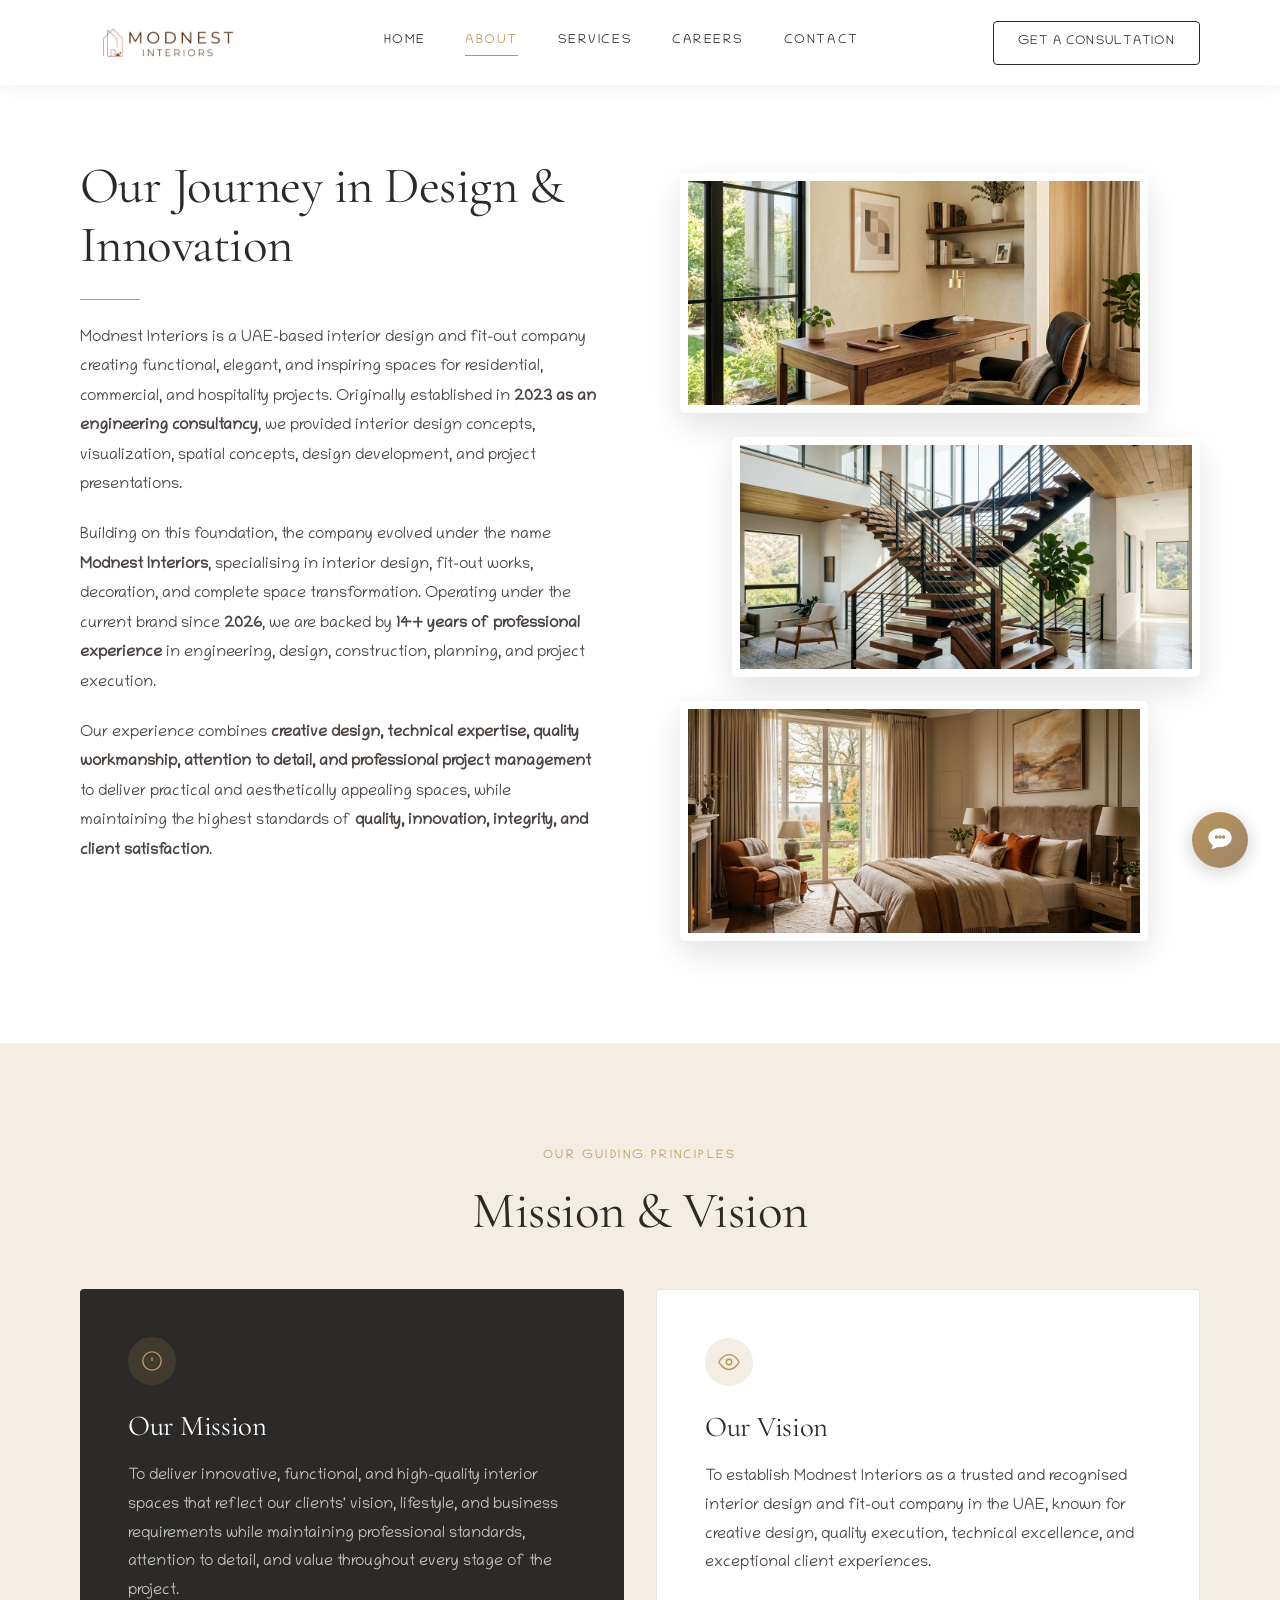
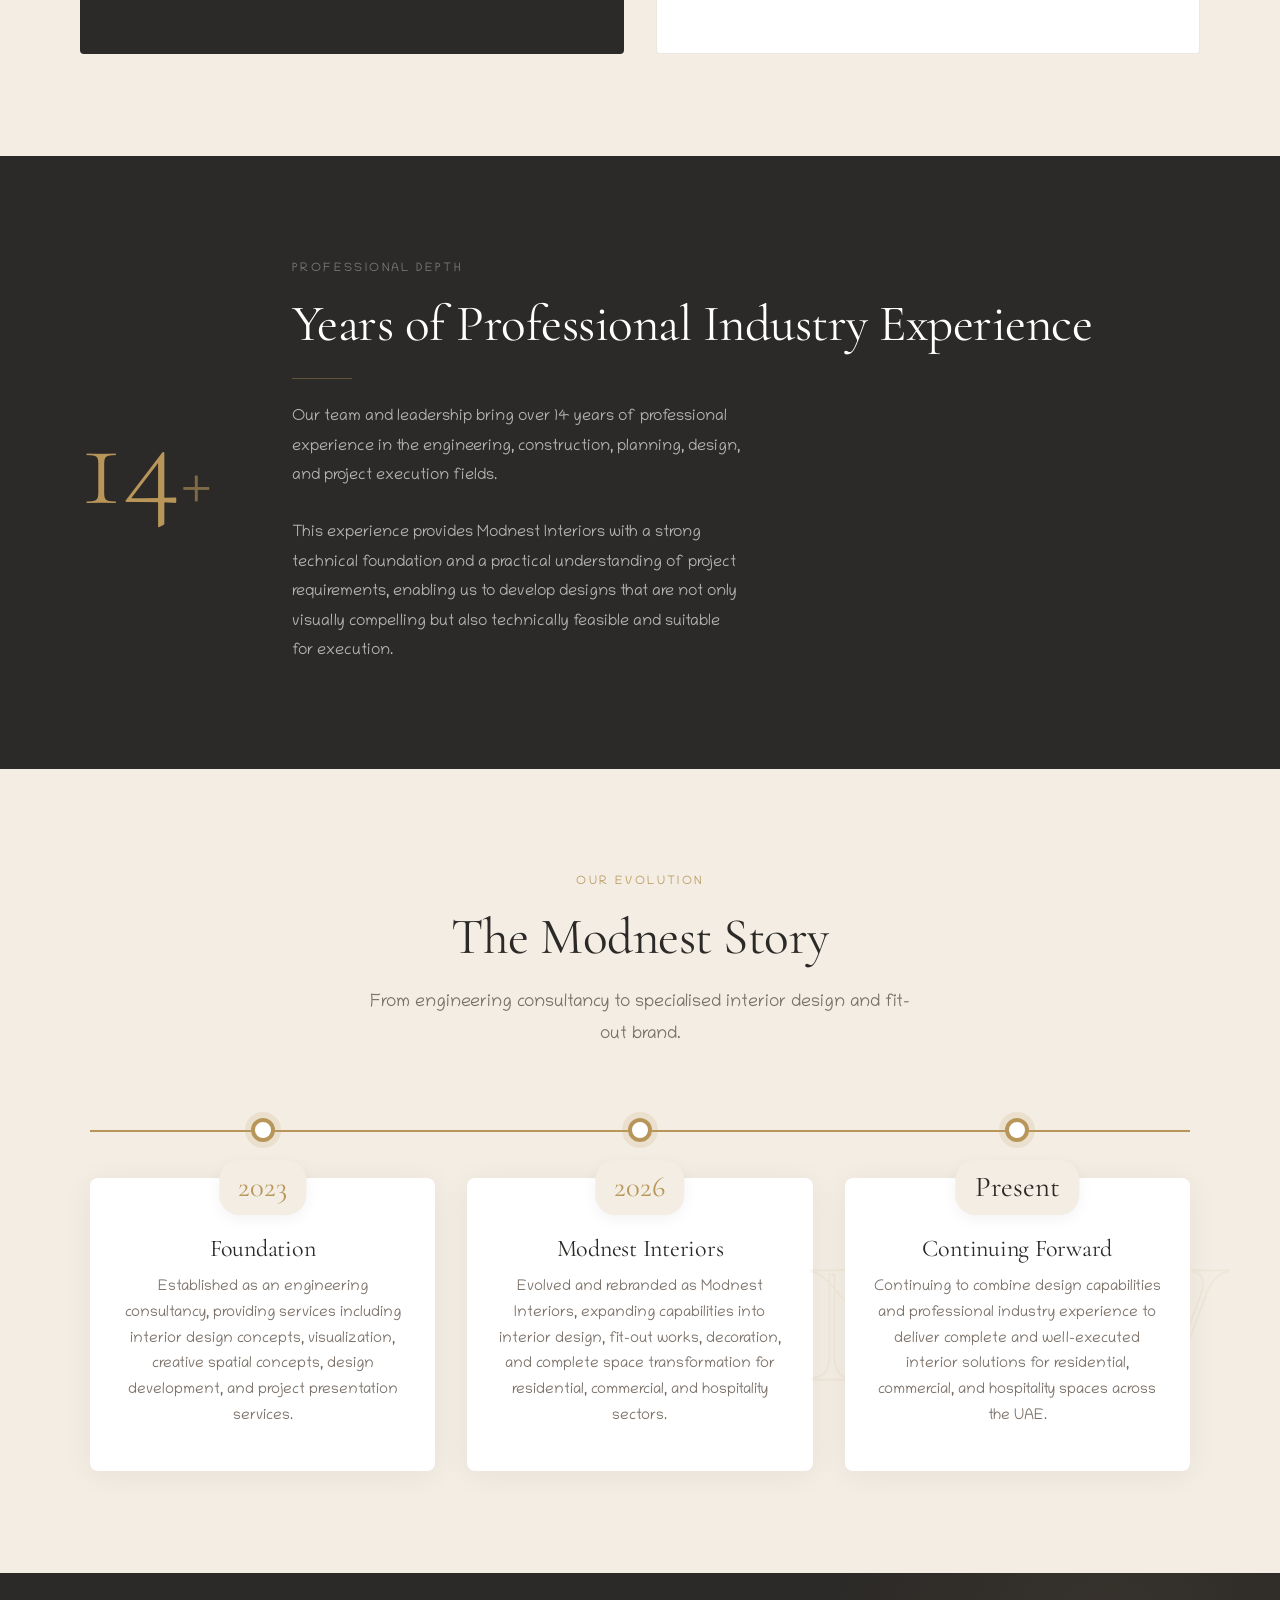
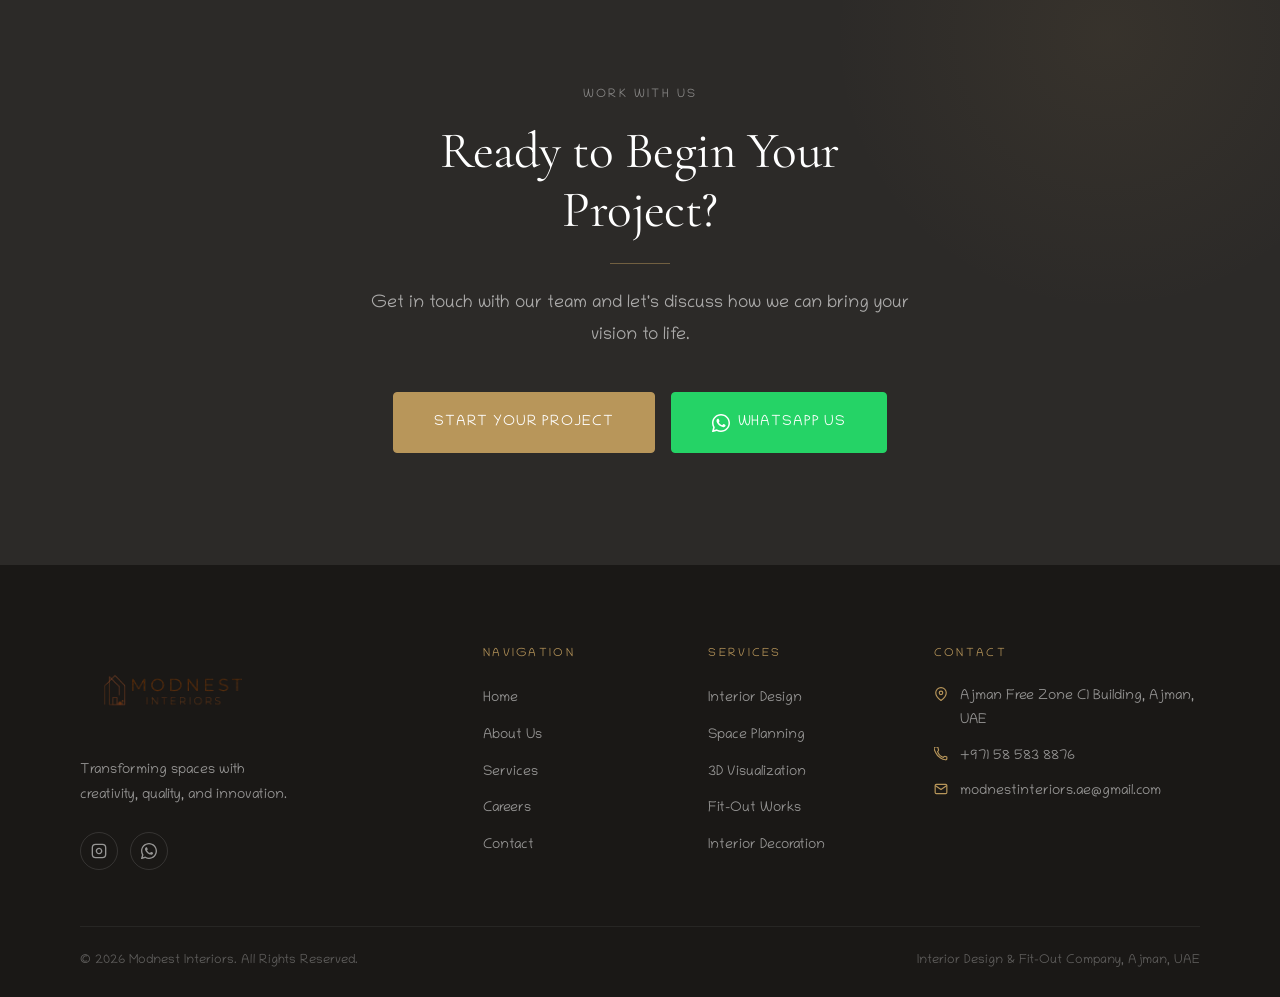
==== about.html @ a0bb1512 "about changes" ====
<!DOCTYPE html>
<html lang="en">
<head>
  <meta charset="UTF-8" />
  <meta name="viewport" content="width=device-width, initial-scale=1.0" />
  <title>About Us | Modnest Interiors — UAE Interior Design &amp; Fit-Out</title>
  <meta name="description" content="Learn about Modnest Interiors — a UAE-based interior design and fit-out company backed by 14+ years of professional industry experience in engineering, design, and construction." />
  <link rel="icon" type="image/png" href="assets/logo.png" />
  <link rel="preconnect" href="https://fonts.googleapis.com" />
  <link rel="preconnect" href="https://fonts.gstatic.com" crossorigin />
  <link rel="stylesheet" href="css/style.css" />
</head>
<body>

  <!-- ========== HEADER ========== -->
  <header class="site-header scrolled" role="banner">
    <div class="container">
      <div class="header-inner">
        <a href="index.html" class="logo-link" aria-label="Modnest Interiors Home">
          <img src="assets/logo.png" alt="Modnest Interiors Logo" class="logo-img" />
        </a>
        <nav class="nav-links" role="navigation" aria-label="Primary navigation">
          <a href="index.html" class="nav-link">Home</a>
          <a href="about.html" class="nav-link active">About</a>
          <a href="services.html" class="nav-link">Services</a>
          <a href="careers.html" class="nav-link">Careers</a>
          <a href="contact.html" class="nav-link">Contact</a>
        </nav>
        <a href="contact.html" class="btn-cta">Get a Consultation</a>
        <button class="hamburger" aria-label="Open navigation menu" aria-expanded="false" aria-controls="mobile-nav">
          <span></span><span></span><span></span>
        </button>
      </div>
    </div>
  </header>

  <nav class="mobile-nav" id="mobile-nav" role="navigation" aria-label="Mobile navigation">
    <div class="mobile-logo"><img src="assets/logo.png" alt="Modnest Interiors Logo" /></div>
    <a href="index.html" class="nav-link">Home</a>
    <a href="about.html" class="nav-link">About</a>
    <a href="services.html" class="nav-link">Services</a>
    <a href="careers.html" class="nav-link">Careers</a>
    <a href="contact.html" class="nav-link">Contact</a>
    <a href="contact.html" class="btn-cta">Get a Consultation</a>
  </nav>

  <main>
    <!-- ========== PAGE HERO ========== -->
    <!-- <section class="page-hero" aria-labelledby="about-page-title">
      <div class="container">
        <span class="page-hero-label">Our Story</span>
        <h1 class="page-hero-title" id="about-page-title">About Modnest Interiors</h1>
        <p class="page-hero-subtitle">A UAE-based interior design and fit-out company built on professional expertise, creative passion, and a commitment to quality.</p>
      </div>
    </section> -->

    <!-- ========== COMPANY STORY ========== -->
     <br>
     <br>
     
    <section class="about-story" aria-labelledby="story-heading">
      <div class="container">
        <div class="about-story-grid">
          <div class="about-text">
            <!-- <span class="section-label">Our Background</span> -->
            <h2 class="section-title" id="story-heading">Our Journey in Design &amp; Innovation</h2>
            <div class="divider"></div>
            <p class="reveal">Modnest Interiors is a UAE-based interior design and fit-out company creating functional, elegant, and inspiring spaces for residential, commercial, and hospitality projects. Originally established in <strong>2023 as an engineering consultancy</strong>, we provided interior design concepts, visualization, spatial concepts, design development, and project presentations.</p>
            <p class="reveal reveal-delay-1">Building on this foundation, the company evolved under the name <strong>Modnest Interiors</strong>, specialising in interior design, fit-out works, decoration, and complete space transformation. Operating under the current brand since <strong>2026</strong>, we are backed by <strong>14+ years of professional experience</strong> in engineering, design, construction, planning, and project execution.</p>
            <p class="reveal reveal-delay-2">Our experience combines <strong>creative design, technical expertise, quality workmanship, attention to detail, and professional project management</strong> to deliver practical and aesthetically appealing spaces, while maintaining the highest standards of <strong>quality, innovation, integrity, and client satisfaction</strong>.</p>
          </div>
          <div class="journey-image-stack reveal-right">
            <div class="journey-img-wrap"><img src="assets/journey-1.jpg" alt="Workspace Design" loading="lazy" /></div>
            <div class="journey-img-wrap"><img src="assets/journey-2.jpg" alt="Staircase Architecture" loading="lazy" /></div>
            <div class="journey-img-wrap"><img src="assets/journey-3.jpg" alt="Bedroom Interior" loading="lazy" /></div>
          </div>
        </div>
      </div>
    </section>

    <!-- ========== MISSION & VISION ========== -->
    <section class="mission-vision" aria-labelledby="mv-heading">
      <div class="container">
        <div class="text-center" style="margin-bottom:3rem;">
          <span class="section-label">Our Guiding Principles</span>
          <h2 class="section-title" id="mv-heading">Mission &amp; Vision</h2>
        </div>
        <div class="mv-grid">
          <div class="mv-card mv-card--mission reveal reveal-delay-1">
            <div class="mv-icon" aria-hidden="true">
              <svg width="22" height="22" viewBox="0 0 24 24" fill="none" stroke="currentColor" stroke-width="1.5"><circle cx="12" cy="12" r="10"/><line x1="12" y1="8" x2="12" y2="12"/><line x1="12" y1="16" x2="12.01" y2="16"/></svg>
            </div>
            <h3 class="mv-title">Our Mission</h3>
            <p class="mv-text">To deliver innovative, functional, and high-quality interior spaces that reflect our clients' vision, lifestyle, and business requirements while maintaining professional standards, attention to detail, and value throughout every stage of the project.</p>
          </div>
          <div class="mv-card mv-card--vision reveal reveal-delay-2">
            <div class="mv-icon" aria-hidden="true">
              <svg width="22" height="22" viewBox="0 0 24 24" fill="none" stroke="currentColor" stroke-width="1.5"><path d="M1 12s4-8 11-8 11 8 11 8-4 8-11 8-11-8-11-8z"/><circle cx="12" cy="12" r="3"/></svg>
            </div>
            <h3 class="mv-title">Our Vision</h3>
            <p class="mv-text">To establish Modnest Interiors as a trusted and recognised interior design and fit-out company in the UAE, known for creative design, quality execution, technical excellence, and exceptional client experiences.</p>
          </div>
        </div>
      </div>
    </section>

    <!-- ========== CORE VALUES ========== -->
    <!-- <section class="values-section" aria-labelledby="values-heading">
      <div class="container">
        <div class="text-center">
          <span class="section-label">What We Stand For</span>
          <h2 class="section-title" id="values-heading">Our Core Values</h2>
          <p class="section-subtitle">The principles that guide every decision we make and every space we create.</p>
        </div>
        <div class="values-grid-wrap">
          <div class="values-grid values-grid-top">
            <div class="value-item reveal reveal-delay-1">
              <h3 class="value-title">Quality</h3>
              <p class="value-desc">Maintaining high standards in design, materials, workmanship, and execution across every project.</p>
            </div>
            <div class="value-item reveal reveal-delay-2">
              <h3 class="value-title">Innovation</h3>
              <p class="value-desc">Creating modern, creative, and practical solutions tailored to each project's unique requirements.</p>
            </div>
            <div class="value-item reveal reveal-delay-3">
              <h3 class="value-title">Client Satisfaction</h3>
              <p class="value-desc">Understanding our clients' requirements and consistently delivering solutions that exceed expectations.</p>
            </div>
            <div class="value-item reveal reveal-delay-4">
              <h3 class="value-title">Integrity</h3>
              <p class="value-desc">Conducting every project with transparency, professionalism, and accountability.</p>
            </div>
          </div>
          <div class="values-grid values-grid-bottom">
            <div class="value-item reveal reveal-delay-1">
              <h3 class="value-title">Attention to Detail</h3>
              <p class="value-desc">Focusing on the finer details that make a space truly distinctive and complete.</p>
            </div>
            <div class="value-item reveal reveal-delay-2">
              <h3 class="value-title">Commitment</h3>
              <p class="value-desc">Taking full ownership of every project and ensuring timely, efficient delivery.</p>
            </div>
            <div class="value-item reveal reveal-delay-3">
              <h3 class="value-title">Collaboration</h3>
              <p class="value-desc">Working closely with clients, consultants, contractors, and suppliers to achieve the best results.</p>
            </div>
          </div>
        </div>
      </div>
    </section> -->

    <!-- ========== 14+ YEARS EXPERIENCE ========== -->
    <section class="exp-section" aria-labelledby="exp-heading">
      <div class="container">
        <div class="exp-inner">
          <div class="exp-number reveal-left" aria-label="14 plus years">
            14<span style="color:rgba(184,150,90,0.6);font-size:0.6em">+</span>
          </div>
          <div class="exp-content">
            <span class="section-label" style="color:rgba(255,255,255,0.4);">Professional Depth</span>
            <h2 class="section-title reveal" id="exp-heading">Years of Professional Industry Experience</h2>
            <div class="divider" style="background:rgba(184,150,90,0.4);"></div>
            <p class="reveal reveal-delay-1">Our team and leadership bring over 14 years of professional experience in the engineering, construction, planning, design, and project execution fields.</p>
            <br/>
            <p class="reveal reveal-delay-2">This experience provides Modnest Interiors with a strong technical foundation and a practical understanding of project requirements, enabling us to develop designs that are not only visually compelling but also technically feasible and suitable for execution.</p>
          </div>
        </div>
      </div>
    </section>

    <!-- ========== TIMELINE (NEW CREATIVE MODEL) ========== -->
    <section class="timeline-section-new" aria-labelledby="timeline-heading">
      <div class="container">
        <div class="text-center">
          <span class="section-label">Our Evolution</span>
          <h2 class="section-title" id="timeline-heading">The Modnest Story</h2>
          <p class="section-subtitle">From engineering consultancy to specialised interior design and fit-out brand.</p>
        </div>
        
        <div class="timeline-container-new">
          <div class="timeline-line-new"></div>
          
          <!-- Event 1 -->
          <div class="timeline-block left reveal-left">
            <div class="timeline-bg-text">2023</div>
            <div class="timeline-content-new">
              <div class="timeline-year-new">2023</div>
              <h3 class="timeline-event-new">Foundation</h3>
              <p class="timeline-desc-new">Established as an engineering consultancy, providing services including interior design concepts, visualization, creative spatial concepts, design development, and project presentation services.</p>
            </div>
            <div class="timeline-dot-new"></div>
          </div>
          
          <!-- Event 2 -->
          <div class="timeline-block right reveal-right reveal-delay-1">
            <div class="timeline-bg-text">2026</div>
            <div class="timeline-content-new">
              <div class="timeline-year-new">2026</div>
              <h3 class="timeline-event-new">Modnest Interiors</h3>
              <p class="timeline-desc-new">Evolved and rebranded as Modnest Interiors, expanding capabilities into interior design, fit-out works, decoration, and complete space transformation for residential, commercial, and hospitality sectors.</p>
            </div>
            <div class="timeline-dot-new"></div>
          </div>
          
          <!-- Event 3 -->
          <div class="timeline-block left reveal-left reveal-delay-2">
            <div class="timeline-bg-text" style="font-size: 11rem;">NOW</div>
            <div class="timeline-content-new">
              <div class="timeline-year-new today">Present</div>
              <h3 class="timeline-event-new">Continuing Forward</h3>
              <p class="timeline-desc-new">Continuing to combine design capabilities and professional industry experience to deliver complete and well-executed interior solutions for residential, commercial, and hospitality spaces across the UAE.</p>
            </div>
            <div class="timeline-dot-new"></div>
          </div>
          
        </div>
      </div>
    </section>

    <!-- ========== CTA ========== -->
    <section class="home-cta text-center" aria-labelledby="about-cta-heading">
      <div class="container">
        <span class="section-label" style="color:rgba(255,255,255,0.45);">Work With Us</span>
        <h2 class="section-title reveal" id="about-cta-heading" style="color:#fff;margin-inline:auto;">Ready to Begin Your Project?</h2>
        <div class="divider divider-center" style="background:rgba(184,150,90,0.5);"></div>
        <p class="section-subtitle reveal" style="color:rgba(255,255,255,0.6);margin-inline:auto;">Get in touch with our team and let's discuss how we can bring your vision to life.</p>
        <div class="home-cta-actions reveal">
          <a href="contact.html" class="btn btn-gold btn-lg">Start Your Project</a>
          <a href="https://wa.me/message/Y6HI7CH6TFZ4J1" class="btn btn-whatsapp btn-lg" target="_blank" rel="noopener noreferrer" aria-label="WhatsApp Modnest Interiors">
            <svg width="18" height="18" viewBox="0 0 24 24" fill="currentColor" aria-hidden="true"><path d="M17.472 14.382c-.297-.149-1.758-.867-2.03-.967-.273-.099-.471-.148-.67.15-.197.297-.767.966-.94 1.164-.173.199-.347.223-.644.075-.297-.15-1.255-.463-2.39-1.475-.883-.788-1.48-1.761-1.653-2.059-.173-.297-.018-.458.13-.606.134-.133.298-.347.446-.52.149-.174.198-.298.298-.497.099-.198.05-.371-.025-.52-.075-.149-.669-1.612-.916-2.207-.242-.579-.487-.5-.669-.51-.173-.008-.371-.01-.57-.01-.198 0-.52.074-.792.372-.272.297-1.04 1.016-1.04 2.479 0 1.462 1.065 2.875 1.213 3.074.149.198 2.096 3.2 5.077 4.487.709.306 1.262.489 1.694.625.712.227 1.36.195 1.871.118.571-.085 1.758-.719 2.006-1.413.248-.694.248-1.289.173-1.413-.074-.124-.272-.198-.57-.347z"/><path d="M12 0C5.374 0 0 5.373 0 12c0 2.117.549 4.1 1.504 5.823L.057 23.196a.75.75 0 00.919.92l5.454-1.429A11.95 11.95 0 0012 24c6.627 0 12-5.373 12-12S18.627 0 12 0zm0 22c-1.885 0-3.645-.52-5.155-1.42l-.358-.214-3.731.977.995-3.643-.231-.373A9.975 9.975 0 012 12C2 6.477 6.477 2 12 2s10 4.477 10 10-4.477 10-10 10z"/></svg>
            WhatsApp Us
          </a>
        </div>
      </div>
    </section>

  </main>

  <!-- ========== FOOTER ========== -->
  <footer class="site-footer" role="contentinfo">
    <div class="container">
      <div class="footer-grid">
        <div class="footer-brand">
          <img src="assets/logo.png" alt="Modnest Interiors Logo" class="logo-footer" />
          <p>Transforming spaces with creativity, quality, and innovation.</p>
          <div class="social-links">
            <a href="https://www.instagram.com/modnestinteriors_ae?igsi=MWZ4bWphNGYyOWVhaw==&utm_source=ig_contact_invite" class="social-link" target="_blank" rel="noopener noreferrer" aria-label="Instagram">
              <svg width="16" height="16" viewBox="0 0 24 24" fill="none" stroke="currentColor" stroke-width="2" aria-hidden="true"><rect x="2" y="2" width="20" height="20" rx="5" ry="5"/><path d="M16 11.37A4 4 0 1112.63 8 4 4 0 0116 11.37z"/><line x1="17.5" y1="6.5" x2="17.51" y2="6.5"/></svg>
            </a>
            <a href="https://wa.me/message/Y6HI7CH6TFZ4J1" class="social-link" target="_blank" rel="noopener noreferrer" aria-label="WhatsApp">
              <svg width="16" height="16" viewBox="0 0 24 24" fill="currentColor" aria-hidden="true"><path d="M17.472 14.382c-.297-.149-1.758-.867-2.03-.967-.273-.099-.471-.148-.67.15-.197.297-.767.966-.94 1.164-.173.199-.347.223-.644.075-.297-.15-1.255-.463-2.39-1.475-.883-.788-1.48-1.761-1.653-2.059-.173-.297-.018-.458.13-.606.134-.133.298-.347.446-.52.149-.174.198-.298.298-.497.099-.198.05-.371-.025-.52-.075-.149-.669-1.612-.916-2.207-.242-.579-.487-.5-.669-.51-.173-.008-.371-.01-.57-.01-.198 0-.52.074-.792.372-.272.297-1.04 1.016-1.04 2.479 0 1.462 1.065 2.875 1.213 3.074.149.198 2.096 3.2 5.077 4.487.709.306 1.262.489 1.694.625.712.227 1.36.195 1.871.118.571-.085 1.758-.719 2.006-1.413.248-.694.248-1.289.173-1.413-.074-.124-.272-.198-.57-.347z"/><path d="M12 0C5.374 0 0 5.373 0 12c0 2.117.549 4.1 1.504 5.823L.057 23.196a.75.75 0 00.919.92l5.454-1.429A11.95 11.95 0 0012 24c6.627 0 12-5.373 12-12S18.627 0 12 0zm0 22c-1.885 0-3.645-.52-5.155-1.42l-.358-.214-3.731.977.995-3.643-.231-.373A9.975 9.975 0 012 12C2 6.477 6.477 2 12 2s10 4.477 10 10-4.477 10-10 10z"/></svg>
            </a>
          </div>
        </div>
        <div>
          <p class="footer-heading">Navigation</p>
          <ul class="footer-links"><li><a href="index.html">Home</a></li><li><a href="about.html">About Us</a></li><li><a href="services.html">Services</a></li><li><a href="careers.html">Careers</a></li><li><a href="contact.html">Contact</a></li></ul>
        </div>
        <div>
          <p class="footer-heading">Services</p>
          <ul class="footer-links"><li><a href="services.html">Interior Design</a></li><li><a href="services.html">Space Planning</a></li><li><a href="services.html">3D Visualization</a></li><li><a href="services.html">Fit-Out Works</a></li><li><a href="services.html">Interior Decoration</a></li></ul>
        </div>
        <div>
          <p class="footer-heading">Contact</p>
          <ul class="footer-contact">
            <li><svg width="14" height="14" viewBox="0 0 24 24" fill="none" stroke="currentColor" stroke-width="2" aria-hidden="true"><path d="M21 10c0 7-9 13-9 13s-9-6-9-13a9 9 0 0118 0z"/><circle cx="12" cy="10" r="3"/></svg><span>Ajman Free Zone C1 Building, Ajman, UAE</span></li>
            <li><svg width="14" height="14" viewBox="0 0 24 24" fill="none" stroke="currentColor" stroke-width="2" aria-hidden="true"><path d="M22 16.92v3a2 2 0 01-2.18 2 19.79 19.79 0 01-8.63-3.07A19.5 19.5 0 013.07 9.81 19.79 19.79 0 01.01 1.18 2 2 0 012 0h3a2 2 0 012 1.72c.13.96.36 1.9.7 2.81a2 2 0 01-.45 2.11L6.09 7.91A16 16 0 0016.09 17.9l1.27-1.27a2 2 0 012.11-.45c.91.34 1.85.57 2.81.7A2 2 0 0122 16.92z"/></svg><span><a href="tel:+971585838876">+971 58 583 8876</a></span></li>
            <li><svg width="14" height="14" viewBox="0 0 24 24" fill="none" stroke="currentColor" stroke-width="2" aria-hidden="true"><path d="M4 4h16c1.1 0 2 .9 2 2v12c0 1.1-.9 2-2 2H4c-1.1 0-2-.9-2-2V6c0-1.1.9-2 2-2z"/><polyline points="22,6 12,13 2,6"/></svg><a href="mailto:modnestinteriors.ae@gmail.com">modnestinteriors.ae@gmail.com</a></li>
          </ul>
        </div>
      </div>
      <div class="footer-bottom">
        <p class="footer-copyright">&copy; 2026 Modnest Interiors. All Rights Reserved.</p>
        <p class="footer-copyright">Interior Design &amp; Fit-Out Company, Ajman, UAE</p>
      </div>
    </div>
  </footer>

  <!-- ========== FLOATING CONNECT BUTTON ========== -->
  <div class="fab-container">
    <div class="fab-options">
      <a href="https://wa.me/message/Y6HI7CH6TFZ4J1" class="fab-option whatsapp" target="_blank" rel="noopener noreferrer" aria-label="WhatsApp">
        <svg viewBox="0 0 24 24" fill="currentColor" aria-hidden="true">
          <path d="M17.472 14.382c-.297-.149-1.758-.867-2.03-.967-.273-.099-.471-.148-.67.15-.197.297-.767.966-.94 1.164-.173.199-.347.223-.644.075-.297-.15-1.255-.463-2.39-1.475-.883-.788-1.48-1.761-1.653-2.059-.173-.297-.018-.458.13-.606.134-.133.298-.347.446-.52.149-.174.198-.298.298-.497.099-.198.05-.371-.025-.52-.075-.149-.669-1.612-.916-2.207-.242-.579-.487-.5-.669-.51-.173-.008-.371-.01-.57-.01-.198 0-.52.074-.792.372-.272.297-1.04 1.016-1.04 2.479 0 1.462 1.065 2.875 1.213 3.074.149.198 2.096 3.2 5.077 4.487.709.306 1.262.489 1.694.625.712.227 1.36.195 1.871.118.571-.085 1.758-.719 2.006-1.413.248-.694.248-1.289.173-1.413-.074-.124-.272-.198-.57-.347z"/>
          <path d="M12 0C5.374 0 0 5.373 0 12c0 2.117.549 4.1 1.504 5.823L.057 23.196a.75.75 0 00.919.92l5.454-1.429A11.95 11.95 0 0012 24c6.627 0 12-5.373 12-12S18.627 0 12 0zm0 22c-1.885 0-3.645-.52-5.155-1.42l-.358-.214-3.731.977.995-3.643-.231-.373A9.975 9.975 0 012 12C2 6.477 6.477 2 12 2s10 4.477 10 10-4.477 10-10 10z"/>
        </svg>
      </a>
      <a href="https://www.instagram.com/modnestinteriors_ae?igsi=MWZ4bWphNGYyOWVhaw==&utm_source=ig_contact_invite" class="fab-option instagram" target="_blank" rel="noopener noreferrer" aria-label="Instagram">
        <svg viewBox="0 0 24 24" fill="currentColor" aria-hidden="true">
          <path d="M12 2.163c3.204 0 3.584.012 4.85.07 3.252.148 4.771 1.691 4.919 4.919.058 1.265.069 1.645.069 4.849 0 3.205-.012 3.584-.069 4.849-.149 3.225-1.664 4.771-4.919 4.919-1.266.058-1.644.07-4.85.07-3.204 0-3.584-.012-4.849-.07-3.26-.149-4.771-1.699-4.919-4.92-.058-1.265-.07-1.644-.07-4.849 0-3.204.013-3.583.07-4.849.149-3.227 1.664-4.771 4.919-4.919 1.266-.057 1.645-.069 4.849-.069zM12 0C8.741 0 8.333.014 7.053.072 2.695.272.273 2.69.073 7.052.014 8.333 0 8.741 0 12c0 3.259.014 3.668.072 4.948.2 4.358 2.618 6.78 6.98 6.98C8.333 23.986 8.741 24 12 24c3.259 0 3.668-.014 4.948-.072 4.354-.2 6.782-2.618 6.979-6.98.059-1.28.073-1.689.073-4.948 0-3.259-.014-3.667-.072-4.947-.196-4.354-2.617-6.78-6.979-6.98C15.668.014 15.259 0 12 0zm0 5.838a6.162 6.162 0 100 12.324 6.162 6.162 0 000-12.324zM12 16a4 4 0 110-8 4 4 0 010 8zm6.406-11.845a1.44 1.44 0 100 2.881 1.44 1.44 0 000-2.881z"/>
        </svg>
      </a>
      <a href="contact.html" class="fab-option contact" aria-label="Contact Us">
        <svg viewBox="0 0 24 24" fill="currentColor" aria-hidden="true">
          <path d="M20 4H4c-1.1 0-2 .9-2 2v12c0 1.1.9 2 2 2h16c1.1 0 2-.9 2-2V6c0-1.1-.9-2-2-2zm-8 2c1.66 0 3 1.34 3 3s-1.34 3-3 3-3-1.34-3-3 1.34-3 3-3zm6 12H6v-1c0-2 4-3.1 6-3.1s6 1.1 6 3.1v1z"/>
        </svg>
      </a>
    </div>
    <button class="fab-main" id="fab-main" aria-label="Connect Us">
      <svg class="icon-connect" viewBox="0 0 24 24" fill="currentColor" aria-hidden="true">
        <path d="M12 2C6.477 2 2 5.582 2 10c0 2.535 1.458 4.792 3.738 6.222.185.792-.128 2.222-1.373 3.328 0 0 2.879.168 5.176-1.464A11.758 11.758 0 0 0 12 18c5.523 0 10-3.582 10-8s-4.477-8-10-8zm-3 9a1.5 1.5 0 1 1 0-3 1.5 1.5 0 0 1 0 3zm3 0a1.5 1.5 0 1 1 0-3 1.5 1.5 0 0 1 0 3zm3 0a1.5 1.5 0 1 1 0-3 1.5 1.5 0 0 1 0 3z"/>
      </svg>
      <svg class="icon-close" viewBox="0 0 24 24" fill="currentColor" aria-hidden="true">
        <path d="M19 6.41L17.59 5 12 10.59 6.41 5 5 6.41 10.59 12 5 17.59 6.41 19 12 13.41 17.59 19 19 17.59 13.41 12z"/>
      </svg>
    </button>
  </div>

  <script src="js/main.js" defer></script>
</body>
</html>
---- css/style.css ----
/* ============================================================
   MODNEST INTERIORS — DESIGN SYSTEM & GLOBAL STYLES
   Premium beige / warm neutral aesthetic
   ============================================================ */

/* ---- Google Fonts ---- */
@import url('https://fonts.googleapis.com/css2?family=Chilanka&family=Cormorant+Garamond:ital,wght@0,300;0,400;0,500;0,600;1,300;1,400&family=Inter:wght@300;400;500;600&display=swap');

/* ---- CSS Custom Properties ---- */
:root {
  --bg:            #FAF8F5;
  --cream:         #F3EDE3;
  --beige:         #E8DDD0;
  --beige-mid:     #D4C4B0;
  --taupe:         #9E856A;
  --brown:         #6B4F35;
  --gold:          #B8965A;
  --charcoal:      #2C2A28;
  --dark:          #1A1816;
  --text-body:     #4A4340;
  --text-muted:    #7A7068;
  --white:         #FFFFFF;
  --border:        rgba(180,160,130,0.25);
  --border-light:  rgba(180,160,130,0.12);

  --serif:  'Cormorant Garamond', Georgia, serif;
  --sans:   'Chilanka', system-ui, -apple-system, sans-serif;

  --radius-sm:  4px;
  --radius-md:  8px;
  --radius-lg:  16px;

  --shadow-soft: 0 4px 30px rgba(44,42,40,0.06);
  --shadow-card: 0 2px 20px rgba(44,42,40,0.08);
  --shadow-hover: 0 8px 40px rgba(44,42,40,0.14);

  --transition: 0.35s cubic-bezier(0.4, 0, 0.2, 1);
  --transition-fast: 0.2s ease;

  --container: 1200px;
  --gutter: clamp(1.25rem, 5vw, 2.5rem);
  --section-py: clamp(4rem, 8vw, 8rem);
}

/* ---- Reset & Base ---- */
*, *::before, *::after { box-sizing: border-box; margin: 0; padding: 0; }

html {
  scroll-behavior: smooth;
  font-size: 16px;
  -webkit-text-size-adjust: 100%;
}

body {
  font-family: var(--sans);
  background-color: var(--bg);
  color: var(--text-body);
  line-height: 1.7;
  overflow-x: hidden;
}

img {
  display: block;
  max-width: 100%;
  height: auto;
  object-fit: cover;
}

a {
  color: inherit;
  text-decoration: none;
}

button {
  font-family: var(--sans);
  cursor: pointer;
  border: none;
  background: none;
}

input, textarea, select {
  font-family: var(--sans);
  font-size: 1rem;
}

ul { list-style: none; }

@media (prefers-reduced-motion: reduce) {
  *, *::before, *::after {
    animation-duration: 0.01ms !important;
    transition-duration: 0.01ms !important;
    scroll-behavior: auto !important;
  }
}

/* ---- Layout Utilities ---- */
.container {
  max-width: var(--container);
  margin-inline: auto;
  padding-inline: var(--gutter);
}

.section-py { padding-block: var(--section-py); }

.grid-2 { display: grid; grid-template-columns: repeat(2, 1fr); gap: 2rem; }
.grid-3 { display: grid; grid-template-columns: repeat(3, 1fr); gap: 2rem; }
.grid-4 { display: grid; grid-template-columns: repeat(4, 1fr); gap: 2rem; }

/* ---- Typography ---- */
h1, h2, h3, h4 {
  font-family: var(--serif);
  font-weight: 400;
  line-height: 1.15;
  color: var(--charcoal);
  letter-spacing: -0.01em;
}

.section-label {
  font-family: var(--sans);
  font-size: 0.75rem;
  font-weight: 500;
  letter-spacing: 0.2em;
  text-transform: uppercase;
  color: var(--gold);
  display: block;
  margin-bottom: 1rem;
}

.section-title {
  font-family: var(--serif);
  font-size: clamp(2rem, 4vw, 3.2rem);
  font-weight: 400;
  color: var(--charcoal);
  line-height: 1.15;
  margin-bottom: 1.25rem;
}

.section-subtitle {
  font-size: clamp(0.95rem, 1.5vw, 1.1rem);
  color: var(--text-muted);
  max-width: 55ch;
  line-height: 1.8;
}

.text-center { text-align: center; }
.text-center .section-subtitle { margin-inline: auto; }

/* ---- Buttons ---- */
.btn {
  display: inline-flex;
  align-items: center;
  gap: 0.5rem;
  padding: 0.875rem 2rem;
  font-size: 0.875rem;
  font-weight: 500;
  letter-spacing: 0.06em;
  text-transform: uppercase;
  border-radius: var(--radius-sm);
  transition: var(--transition);
  cursor: pointer;
  white-space: nowrap;
}

.btn-primary {
  background: var(--charcoal);
  color: var(--white);
  border: 1.5px solid var(--charcoal);
}
.btn-primary:hover {
  background: var(--brown);
  border-color: var(--brown);
  transform: translateY(-1px);
  box-shadow: 0 6px 24px rgba(44,42,40,0.2);
}

.btn-outline {
  background: transparent;
  color: var(--charcoal);
  border: 1.5px solid var(--charcoal);
}
.btn-outline:hover {
  background: var(--charcoal);
  color: var(--white);
  transform: translateY(-1px);
}

.btn-gold {
  background: var(--gold);
  color: var(--white);
  border: 1.5px solid var(--gold);
}
.btn-gold:hover {
  background: var(--brown);
  border-color: var(--brown);
  transform: translateY(-1px);
  box-shadow: 0 6px 24px rgba(184,150,90,0.3);
}

.btn-whatsapp {
  background: #25D366;
  color: var(--white);
  border: 1.5px solid #25D366;
}
.btn-whatsapp:hover {
  background: #1DB954;
  border-color: #1DB954;
  transform: translateY(-1px);
  box-shadow: 0 6px 24px rgba(37,211,102,0.3);
}

.btn-lg {
  padding: 1.1rem 2.5rem;
  font-size: 0.9rem;
}

.btn-sm {
  padding: 0.6rem 1.25rem;
  font-size: 0.8rem;
}

/* ---- Divider ---- */
.divider {
  width: 60px;
  height: 1px;
  background: var(--gold);
  margin: 1.5rem 0;
}
.divider-center { margin-inline: auto; }

/* ---- Reveal Animations ---- */
.reveal {
  opacity: 0;
  transform: translateY(28px);
  transition: opacity 0.7s ease, transform 0.7s ease;
}
.reveal.revealed {
  opacity: 1;
  transform: translateY(0);
}
.reveal-left {
  opacity: 0;
  transform: translateX(-32px);
  transition: opacity 0.7s ease, transform 0.7s ease;
}
.reveal-left.revealed {
  opacity: 1;
  transform: translateX(0);
}
.reveal-right {
  opacity: 0;
  transform: translateX(32px);
  transition: opacity 0.7s ease, transform 0.7s ease;
}
.reveal-right.revealed {
  opacity: 1;
  transform: translateX(0);
}
.reveal-delay-1 { transition-delay: 0.1s; }
.reveal-delay-2 { transition-delay: 0.2s; }
.reveal-delay-3 { transition-delay: 0.3s; }
.reveal-delay-4 { transition-delay: 0.4s; }
.reveal-delay-5 { transition-delay: 0.5s; }
.reveal-delay-6 { transition-delay: 0.6s; }

/* ============================================================
   HEADER / NAVIGATION
   ============================================================ */
.site-header {
  position: fixed;
  top: 0;
  left: 0;
  right: 0;
  z-index: 1000;
  background: #FFFFFF;
  box-shadow: 0 1px 20px rgba(44,42,40,0.08);
  padding: 1 rem 0;
}

.header-inner {
  display: flex;
  align-items: center;
  justify-content: space-between;
  gap: 2rem;
}

.logo-link {
  display: flex;
  align-items: center;
  flex-shrink: 0;
}

.logo-img {
  height: 85px;
  width: auto;
  /* Ensure logo retains natural proportions and looks premium */
  object-fit: contain;
  object-position: left center;
}

.nav-links {
  display: flex;
  align-items: center;
  gap: 2.5rem;
}

.nav-link {
  font-size: 0.8rem;
  font-weight: 500;
  letter-spacing: 0.12em;
  text-transform: uppercase;
  color: var(--charcoal);
  position: relative;
  padding-bottom: 2px;
  transition: color var(--transition-fast);
}

.nav-link::after {
  content: '';
  position: absolute;
  bottom: -2px;
  left: 0;
  width: 0;
  height: 1px;
  background: var(--gold);
  transition: width var(--transition);
}

.nav-link:hover, .nav-link.active { color: var(--gold); }
.nav-link:hover::after, .nav-link.active::after { width: 100%; }



.btn-cta {
  padding: 0.65rem 1.5rem;
  font-size: 0.78rem;
  font-weight: 500;
  letter-spacing: 0.1em;
  text-transform: uppercase;
  border: 1.5px solid var(--charcoal);
  border-radius: var(--radius-sm);
  color: var(--charcoal);
  transition: var(--transition);
}
.btn-cta:hover {
  background: var(--charcoal);
  color: var(--white);
}

/* Hamburger */
.hamburger {
  display: none;
  flex-direction: column;
  gap: 5px;
  cursor: pointer;
  padding: 4px;
  z-index: 1100;
}
.hamburger span {
  display: block;
  width: 24px;
  height: 1.5px;
  background: var(--charcoal);
  transition: var(--transition);
  transform-origin: center;
}

.hamburger.open span:nth-child(1) { transform: translateY(6.5px) rotate(45deg); }
.hamburger.open span:nth-child(2) { opacity: 0; transform: scaleX(0); }
.hamburger.open span:nth-child(3) { transform: translateY(-6.5px) rotate(-45deg); }

/* Mobile nav */
.mobile-nav {
  display: none;
  position: fixed;
  inset: 0;
  background: var(--bg);
  z-index: 1050;
  flex-direction: column;
  align-items: center;
  justify-content: center;
  gap: 2.5rem;
  opacity: 0;
  pointer-events: none;
  transition: opacity var(--transition);
}
.mobile-nav.open {
  opacity: 1;
  pointer-events: all;
}
.mobile-nav .nav-link {
  font-size: 1.75rem;
  font-family: var(--serif);
  letter-spacing: 0.05em;
  color: var(--charcoal) !important;
  font-weight: 400;
}
.mobile-nav .nav-link::after { display: none; }
.mobile-nav .btn-cta {
  font-size: 0.85rem;
  padding: 0.9rem 2.5rem;
  color: var(--charcoal) !important;
  border-color: var(--charcoal) !important;
}
.mobile-logo {
  position: absolute;
  top: 1.5rem;
  left: var(--gutter);
}
.mobile-logo img { height: 44px; }

/* ============================================================
   HERO SECTION
   ============================================================ */
.hero {
  position: relative;
  height: 100vh;
  min-height: 600px;
  display: flex;
  align-items: center;
  overflow: hidden;
}

.hero-bg {
  position: absolute;
  inset: 0;
  z-index: 0;
}

.hero-bg img {
  width: 100%;
  height: 100%;
  object-fit: cover;
  object-position: center center;
  transform: scale(1.04);
  animation: heroScale 8s ease forwards;
}

@keyframes heroScale {
  to { transform: scale(1); }
}

.hero-overlay {
  position: absolute;
  inset: 0;
  background: linear-gradient(
    105deg,
    rgba(20,18,16,0.72) 0%,
    rgba(20,18,16,0.48) 45%,
    rgba(20,18,16,0.18) 100%
  );
}

.hero-content {
  position: relative;
  z-index: 1;
  max-width: 700px;
}

.hero-label {
  font-size: 0.75rem;
  font-weight: 500;
  letter-spacing: 0.25em;
  text-transform: uppercase;
  color: rgba(255,255,255,0.7);
  margin-bottom: 1.5rem;
  animation: fadeInUp 0.9s 0.2s both;
}

.hero-title {
  font-family: var(--serif);
  font-size: clamp(2.8rem, 6vw, 5.5rem);
  font-weight: 300;
  line-height: 1.08;
  color: var(--white);
  margin-bottom: 1.75rem;
  animation: fadeInUp 0.9s 0.4s both;
}

.hero-title em {
  font-style: italic;
  color: rgba(232,221,208,0.9);
}

.hero-subtitle {
  font-size: clamp(1rem, 1.5vw, 1.15rem);
  color: rgba(255,255,255,0.82);
  max-width: 480px;
  line-height: 1.75;
  margin-bottom: 2.5rem;
  animation: fadeInUp 0.9s 0.6s both;
  font-weight: 300;
}

.hero-actions {
  display: flex;
  gap: 1rem;
  flex-wrap: wrap;
  animation: fadeInUp 0.9s 0.8s both;
}

.hero-scroll {
  position: absolute;
  bottom: 2.5rem;
  left: 50%;
  transform: translateX(-50%);
  z-index: 1;
  display: flex;
  flex-direction: column;
  align-items: center;
  gap: 0.5rem;
  color: rgba(255,255,255,0.6);
  font-size: 0.7rem;
  letter-spacing: 0.15em;
  text-transform: uppercase;
  animation: fadeInUp 1s 1.2s both;
}

.scroll-line {
  width: 1px;
  height: 48px;
  background: rgba(255,255,255,0.3);
  position: relative;
  overflow: hidden;
}
.scroll-line::after {
  content: '';
  position: absolute;
  top: 0;
  left: 0;
  width: 100%;
  height: 50%;
  background: rgba(255,255,255,0.8);
  animation: scrollAnim 1.8s ease-in-out infinite;
}
@keyframes scrollAnim {
  0% { transform: translateY(-100%); }
  100% { transform: translateY(300%); }
}

@keyframes fadeInUp {
  from { opacity: 0; transform: translateY(24px); }
  to   { opacity: 1; transform: translateY(0); }
}

/* ============================================================
   INTRO SECTION
   ============================================================ */
.intro-section {
  padding-block: var(--section-py);
  background: var(--white);
}

.intro-grid {
  display: grid;
  grid-template-columns: 1fr 1fr;
  gap: 5rem;
  align-items: center;
}

.intro-image {
  position: relative;
}

.intro-image img {
  width: 100%;
  height: 520px;
  object-fit: cover;
  border-radius: var(--radius-sm);
}

.intro-image-badge {
  position: absolute;
  bottom: -1.5rem;
  right: -1.5rem;
  width: 140px;
  height: 140px;
  background: var(--cream);
  border: 1px solid var(--border);
  border-radius: 50%;
  display: flex;
  flex-direction: column;
  align-items: center;
  justify-content: center;
  text-align: center;
  box-shadow: var(--shadow-card);
}

.intro-image-badge .badge-num {
  font-family: var(--serif);
  font-size: 2.2rem;
  font-weight: 400;
  color: var(--gold);
  line-height: 1;
}

.intro-image-badge .badge-text {
  font-size: 0.68rem;
  letter-spacing: 0.08em;
  text-transform: uppercase;
  color: var(--text-muted);
  max-width: 80px;
  margin-top: 0.25rem;
}

.intro-marquee-wrapper {
  width: 100%;
  overflow: hidden;
  background: var(--charcoal);
  color: var(--white);
  padding: 1.25rem 0;
  margin-bottom: 4rem;
  position: relative;
  display: flex;
}

.intro-marquee {
  display: flex;
  white-space: nowrap;
  animation: marquee-scroll 25s linear infinite;
  align-items: center;
}

.intro-marquee span {
  font-family: var(--sans);
  font-size: 0.95rem;
  font-weight: 500;
  letter-spacing: 0.12em;
  text-transform: uppercase;
  padding: 0 1.5rem;
}

.intro-marquee .dot {
  color: var(--gold);
  font-size: 1.5rem;
  padding: 0;
}

@keyframes marquee-scroll {
  0% { transform: translateX(0); }
  100% { transform: translateX(-50%); }
}
/* ============================================================
   STATS SECTION
   ============================================================ */
.stats-section {
  padding-block: 5rem;
  background: var(--charcoal);
}

.stats-grid {
  display: grid;
  grid-template-columns: repeat(3, 1fr);
  gap: 1px;
  background: rgba(255,255,255,0.08);
}

.stat-item {
  padding: 3.5rem 2.5rem;
  text-align: center;
  background: var(--charcoal);
  position: relative;
}

.stat-item::after {
  content: '';
  position: absolute;
  right: 0;
  top: 25%;
  height: 50%;
  width: 1px;
  background: rgba(255,255,255,0.1);
}
.stat-item:last-child::after { display: none; }

.stat-number {
  font-family: var(--serif);
  font-size: clamp(3rem, 6vw, 5rem);
  font-weight: 300;
  color: var(--white);
  line-height: 1;
  margin-bottom: 0.5rem;
}

.stat-suffix {
  color: var(--gold);
}

.stat-label {
  font-size: 0.8rem;
  letter-spacing: 0.15em;
  text-transform: uppercase;
  color: rgba(255,255,255,0.5);
  margin-bottom: 0.75rem;
}

.stat-desc {
  font-size: 0.875rem;
  color: rgba(255,255,255,0.65);
  max-width: 200px;
  margin-inline: auto;
  line-height: 1.6;
}

/* ============================================================
   SERVICES PREVIEW
   ============================================================ */
.services-preview {
  padding-block: var(--section-py);
  background: var(--bg);
}

.services-header {
  display: flex;
  align-items: flex-end;
  justify-content: space-between;
  margin-bottom: 3.5rem;
  gap: 2rem;
  flex-wrap: wrap;
}

.services-grid {
  display: grid;
  grid-template-columns: repeat(3, 1fr);
  gap: 1.5px;
  background: var(--border);
}

.service-card {
  background: var(--bg);
  padding: 2.25rem 2rem;
  position: relative;
  overflow: hidden;
  transition: background var(--transition);
  cursor: default;
}

.service-card::before {
  content: '';
  position: absolute;
  bottom: 0;
  left: 0;
  width: 0;
  height: 2px;
  background: var(--gold);
  transition: width var(--transition);
}

.service-card:hover { background: var(--white); }
.service-card:hover::before { width: 100%; }

.service-icon {
  width: 44px;
  height: 44px;
  margin-bottom: 1.25rem;
  color: var(--gold);
  opacity: 0.85;
}

.service-name {
  font-family: var(--serif);
  font-size: 1.2rem;
  font-weight: 400;
  color: var(--charcoal);
  margin-bottom: 0.75rem;
}

.service-desc {
  font-size: 0.875rem;
  color: var(--text-muted);
  line-height: 1.7;
}

.service-num {
  position: absolute;
  top: 1.5rem;
  right: 1.75rem;
  font-family: var(--serif);
  font-size: 2.5rem;
  font-weight: 300;
  color: var(--beige);
  line-height: 1;
  user-select: none;
  transition: color var(--transition);
}
.service-card:hover .service-num { color: var(--beige-mid); }

/* ============================================================
   SECTORS (Spaces We Transform)
   ============================================================ */
.sectors-section {
  padding-block: var(--section-py);
  background: var(--cream);
}

.sectors-grid {
  display: grid;
  grid-template-columns: repeat(3, 1fr);
  gap: 1.5rem;
  margin-top: 3rem;
}

.sector-card {
  position: relative;
  overflow: hidden;
  border-radius: var(--radius-sm);
  aspect-ratio: 3/4;
  cursor: pointer;
}

.sector-card img {
  width: 100%;
  height: 100%;
  object-fit: cover;
  transition: transform 0.7s cubic-bezier(0.4, 0, 0.2, 1);
}

.sector-card:hover img { transform: scale(1.06); }

.sector-overlay {
  position: absolute;
  inset: 0;
  /* Stronger gradient in the lower half so titles are always readable */
  background: linear-gradient(
    to top,
    rgba(20,18,16,0.92) 0%,
    rgba(20,18,16,0.60) 35%,
    rgba(20,18,16,0.15) 65%,
    rgba(20,18,16,0.05) 100%
  );
  transition: var(--transition);
}

.sector-card:hover .sector-overlay {
  background: linear-gradient(
    to top,
    rgba(20,18,16,0.96) 0%,
    rgba(20,18,16,0.70) 40%,
    rgba(20,18,16,0.20) 70%,
    rgba(20,18,16,0.08) 100%
  );
}

.sector-content {
  position: absolute;
  bottom: 0;
  left: 0;
  right: 0;
  padding: 2rem 1.75rem;
  color: var(--white);
}

.sector-tag {
  font-size: 0.7rem;
  letter-spacing: 0.2em;
  text-transform: uppercase;
  color: rgba(255,255,255,0.75);
  margin-bottom: 0.5rem;
  display: block;
}

.sector-title {
  font-family: var(--serif);
  font-size: 1.8rem;
  font-weight: 400;
  margin-bottom: 0.5rem;
  color: #fff;
  /* Subtle warm shadow ensures readability over all image tones */
  text-shadow: 0 1px 8px rgba(10,8,6,0.7), 0 2px 20px rgba(10,8,6,0.4);
}

.sector-desc {
  font-size: 0.875rem;
  color: rgba(255,255,255,0.75);
  line-height: 1.6;
  max-height: 0;
  overflow: hidden;
  transition: max-height 0.4s ease, opacity 0.4s ease;
  opacity: 0;
}

.sector-card:hover .sector-desc {
  max-height: 80px;
  opacity: 1;
}

/* ============================================================
   WHY CHOOSE US
   ============================================================ */
.why-section {
  padding-block: var(--section-py);
  background: var(--white);
}

.why-grid {
  display: grid;
  grid-template-columns: repeat(2, 1fr);
  gap: 2rem;
  margin-top: 3rem;
}

.why-card {
  padding: 2.5rem;
  border: 1px solid var(--border);
  border-radius: var(--radius-sm);
  transition: var(--transition);
  position: relative;
  overflow: hidden;
}

.why-card::before {
  content: '';
  position: absolute;
  top: 0;
  left: 0;
  width: 100%;
  height: 2px;
  background: var(--gold);
  transform: scaleX(0);
  transform-origin: left;
  transition: transform var(--transition);
}

.why-card:hover {
  box-shadow: var(--shadow-hover);
  transform: translateY(-3px);
}
.why-card:hover::before { transform: scaleX(1); }

.why-icon {
  width: 48px;
  height: 48px;
  background: var(--cream);
  border-radius: var(--radius-sm);
  display: flex;
  align-items: center;
  justify-content: center;
  margin-bottom: 1.5rem;
  color: var(--gold);
}

.why-title {
  font-family: var(--serif);
  font-size: 1.35rem;
  font-weight: 400;
  color: var(--charcoal);
  margin-bottom: 0.75rem;
}

.why-desc {
  font-size: 0.9rem;
  color: var(--text-muted);
  line-height: 1.75;
}

.why-footer {
  margin-top: 3.5rem;
  padding: 2.5rem;
  background: var(--cream);
  border-radius: var(--radius-sm);
  border: 1px solid var(--border);
}

.why-footer p {
  font-size: 1rem;
  color: var(--text-body);
  line-height: 1.8;
}

.why-footer p + p {
  margin-top: 1rem;
  font-family: var(--serif);
  font-size: 1.15rem;
  color: var(--charcoal);
  font-style: italic;
}

/* ============================================================
   HOME CTA SECTION
   ============================================================ */
.home-cta {
  padding-block: 7rem;
  background: var(--charcoal);
  position: relative;
  overflow: hidden;
}

.home-cta::before {
  content: '';
  position: absolute;
  top: -40%;
  right: -10%;
  width: 600px;
  height: 600px;
  border-radius: 50%;
  background: radial-gradient(circle, rgba(184,150,90,0.08) 0%, transparent 65%);
  pointer-events: none;
}

.home-cta .section-title {
  color: var(--white);
  max-width: 18ch;
  margin-inline: auto;
}

.home-cta .section-subtitle {
  color: rgba(255,255,255,0.6);
  margin-inline: auto;
}

.home-cta-actions {
  display: flex;
  gap: 1rem;
  justify-content: center;
  flex-wrap: wrap;
  margin-top: 2.5rem;
}

/* ============================================================
   FOOTER
   ============================================================ */
.site-footer {
  background: var(--dark);
  color: rgba(255,255,255,0.7);
  padding-top: 5rem;
}

.footer-grid {
  display: grid;
  grid-template-columns: 2fr 1fr 1fr 1.5fr;
  gap: 3rem;
  padding-bottom: 3.5rem;
  border-bottom: 1px solid rgba(255,255,255,0.06);
}

.footer-brand .logo-footer {
  height: 90px;
  width: auto;
  margin-bottom: 1.5rem;
  filter: brightness(0.92);
  opacity: 0.9;
}

.footer-brand p {
  font-size: 0.875rem;
  line-height: 1.75;
  max-width: 28ch;
  color: rgba(255,255,255,0.55);
}

.footer-heading {
  font-size: 0.72rem;
  letter-spacing: 0.2em;
  text-transform: uppercase;
  color: var(--gold);
  margin-bottom: 1.25rem;
  font-weight: 500;
}

.footer-links li + li { margin-top: 0.6rem; }

.footer-links a {
  font-size: 0.875rem;
  color: rgba(255,255,255,0.55);
  transition: color var(--transition-fast);
}
.footer-links a:hover { color: var(--white); }

.footer-contact li {
  display: flex;
  gap: 0.75rem;
  align-items: flex-start;
  font-size: 0.875rem;
  color: rgba(255,255,255,0.55);
  margin-bottom: 0.75rem;
}

.footer-contact li svg {
  flex-shrink: 0;
  margin-top: 2px;
  color: var(--gold);
}

.footer-contact a:hover { color: var(--white); }

.social-links {
  display: flex;
  gap: 0.75rem;
  margin-top: 1.5rem;
}

.social-link {
  width: 38px;
  height: 38px;
  border-radius: 50%;
  border: 1px solid rgba(255,255,255,0.12);
  display: flex;
  align-items: center;
  justify-content: center;
  color: rgba(255,255,255,0.55);
  transition: var(--transition);
}

.social-link:hover {
  border-color: var(--gold);
  color: var(--gold);
  background: rgba(184,150,90,0.1);
}

.footer-bottom {
  padding: 1.5rem 0;
  display: flex;
  align-items: center;
  justify-content: space-between;
  gap: 1rem;
  flex-wrap: wrap;
}

.footer-copyright {
  font-size: 0.8rem;
  color: rgba(255,255,255,0.3);
}

/* ============================================================
   FLOATING CONNECT BUTTON
   ============================================================ */
.fab-container {
  position: fixed;
  bottom: 2rem;
  right: 2rem;
  z-index: 900;
  display: flex;
  flex-direction: column;
  align-items: center;
  gap: 1rem;
}

.fab-options {
  display: flex;
  flex-direction: column;
  gap: 0.75rem;
  opacity: 0;
  visibility: hidden;
  transform: translateY(20px);
  transition: all 0.3s cubic-bezier(0.4, 0, 0.2, 1);
  pointer-events: none;
}

.fab-container.active .fab-options {
  opacity: 1;
  visibility: visible;
  transform: translateY(0);
  pointer-events: auto;
}

.fab-option {
  width: 48px;
  height: 48px;
  border-radius: 50%;
  display: flex;
  align-items: center;
  justify-content: center;
  box-shadow: 0 4px 15px rgba(0,0,0,0.15);
  transition: var(--transition);
  color: var(--white);
}

.fab-option svg {
  width: 24px;
  height: 24px;
}

.fab-option.whatsapp {
  background: #25D366;
}
.fab-option.whatsapp:hover {
  background: #1DB954;
  transform: scale(1.1);
  color: var(--white);
}

.fab-option.instagram {
  background: #E1306C;
}
.fab-option.instagram:hover {
  background: #C13584;
  transform: scale(1.1);
  color: var(--white);
}

.fab-option.contact {
  background: var(--gold);
}
.fab-option.contact:hover {
  background: var(--gold-hover);
  transform: scale(1.1);
  color: var(--white);
}

@keyframes pulse-gold {
  0% { 
    box-shadow: 0 4px 20px rgba(0,0,0,0.2), 0 0 0 0 rgba(184, 150, 90, 0.6); 
  }
  70% { 
    box-shadow: 0 4px 20px rgba(0,0,0,0.2), 0 0 0 15px rgba(184, 150, 90, 0); 
  }
  100% { 
    box-shadow: 0 4px 20px rgba(0,0,0,0.2), 0 0 0 0 rgba(184, 150, 90, 0); 
  }
}

.fab-main {
  width: 56px;
  height: 56px;
  background: linear-gradient(135deg, var(--gold), var(--taupe));
  border-radius: 50%;
  display: flex;
  align-items: center;
  justify-content: center;
  box-shadow: 0 4px 20px rgba(0,0,0,0.2);
  transition: var(--transition);
  color: var(--white);
  border: none;
  cursor: pointer;
  position: relative;
  animation: pulse-gold 2.5s infinite;
}

.fab-main:hover,
.fab-container.active .fab-main {
  background: linear-gradient(135deg, var(--taupe), var(--brown));
  transform: scale(1.08);
  box-shadow: 0 6px 28px rgba(0,0,0,0.3);
  animation: none;
}

.fab-main svg {
  width: 28px;
  height: 28px;
  position: absolute;
  transition: all 0.3s ease;
}

.fab-main svg.icon-connect {
  opacity: 1;
  transform: rotate(0);
}

.fab-main svg.icon-close {
  opacity: 0;
  transform: rotate(-90deg);
}

.fab-container.active .fab-main svg.icon-connect {
  opacity: 0;
  transform: rotate(90deg);
}

.fab-container.active .fab-main svg.icon-close {
  opacity: 1;
  transform: rotate(0);
}

/* ============================================================
   PAGE HERO (inner pages)
   ============================================================ */
.page-hero {
  padding-top: 9rem;
  padding-bottom: 4rem;
  background: var(--cream);
  border-bottom: 1px solid var(--border);
}

.page-hero-label {
  font-size: 0.72rem;
  letter-spacing: 0.22em;
  text-transform: uppercase;
  color: var(--gold);
  margin-bottom: 0.75rem;
  display: block;
}

.page-hero-title {
  font-family: var(--serif);
  font-size: clamp(2.5rem, 5vw, 4.5rem);
  font-weight: 300;
  color: var(--charcoal);
  line-height: 1.1;
}

.page-hero-subtitle {
  font-size: 1.05rem;
  color: var(--text-muted);
  max-width: 55ch;
  margin-top: 1rem;
  line-height: 1.75;
}

/* ============================================================
   ABOUT PAGE
   ============================================================ */
.about-story {
  padding-block: var(--section-py);
  background: var(--white);
}

.about-story-grid {
  display: grid;
  grid-template-columns: 1fr 1fr;
  gap: 5rem;
  align-items: start;
}

.about-story p {
  font-size: 1rem;
  line-height: 1.85;
  color: var(--text-body);
  margin-bottom: 1.25rem;
}

.journey-image-stack {
  display: flex;
  flex-direction: column;
  gap: 1.5rem;
  padding-top: 1rem;
}

.journey-img-wrap {
  width: 90%;
  height: 240px;
  border: 8px solid var(--white);
  box-shadow: 0 12px 35px rgba(0, 0, 0, 0.12);
  border-radius: 6px;
  overflow: hidden;
  animation: float-juggle 5s ease-in-out infinite;
}

.journey-img-wrap img {
  width: 100%;
  height: 100%;
  object-fit: cover;
}

.journey-img-wrap:nth-child(1) { 
  margin-right: auto;
  animation-delay: 0s;
}
.journey-img-wrap:nth-child(2) { 
  margin-left: auto;
  animation-delay: -1.6s;
}
.journey-img-wrap:nth-child(3) { 
  margin-right: auto;
  animation-delay: -3.2s;
}

@keyframes float-juggle {
  0%, 100% { transform: translateY(0); }
  50% { transform: translateY(-15px); }
}

.about-image-caption {
  font-size: 0.8rem;
  color: var(--text-muted);
  margin-top: 0.75rem;
  letter-spacing: 0.06em;
  font-style: italic;
}

/* Mission & Vision */
.mission-vision {
  padding-block: var(--section-py);
  background: var(--cream);
}

.mv-grid {
  display: grid;
  grid-template-columns: 1fr 1fr;
  gap: 2rem;
}

.mv-card {
  padding: 3rem;
  border-radius: var(--radius-sm);
}

.mv-card--mission { background: var(--charcoal); }
.mv-card--vision  { background: var(--white); border: 1px solid var(--border); }

.mv-icon {
  width: 48px;
  height: 48px;
  border-radius: 50%;
  display: flex;
  align-items: center;
  justify-content: center;
  margin-bottom: 1.5rem;
}
.mv-card--mission .mv-icon { background: rgba(184,150,90,0.15); color: var(--gold); }
.mv-card--vision .mv-icon  { background: var(--cream); color: var(--gold); }

.mv-title {
  font-family: var(--serif);
  font-size: 1.8rem;
  font-weight: 400;
  margin-bottom: 1.25rem;
}
.mv-card--mission .mv-title { color: var(--white); }
.mv-card--vision .mv-title  { color: var(--charcoal); }

.mv-text {
  font-size: 1rem;
  line-height: 1.8;
}
.mv-card--mission .mv-text { color: rgba(255,255,255,0.72); }
.mv-card--vision .mv-text  { color: var(--text-body); }

/* Core Values — Two-Row Layout */
.values-section {
  padding-block: var(--section-py);
  background: var(--white);
}

.values-grid-wrap {
  margin-top: 3rem;
  border: 1px solid var(--border);
  overflow: hidden;
}

.values-grid {
  display: grid;
  gap: 1px;
  background: var(--border);
}

/* Row 1: 4 equal columns */
.values-grid-top {
  grid-template-columns: repeat(4, 1fr);
}

/* Row 2: 3 columns centred — use auto margins on first cell to push the group */
.values-grid-bottom {
  grid-template-columns: repeat(3, 1fr);
  /* Centre the 3 items within the full 4-column equivalent width */
  width: 75%;
  margin-inline: auto;
  border-top: 1px solid var(--border);
  background: var(--border);
}

.value-item {
  background: var(--white);
  padding: 2.25rem 1.75rem;
  transition: background var(--transition);
}

.value-item:hover { background: var(--cream); }

.value-number {
  font-family: var(--serif);
  font-size: 3rem;
  font-weight: 300;
  color: var(--beige);
  line-height: 1;
  margin-bottom: 1rem;
  transition: color var(--transition);
}
.value-item:hover .value-number { color: var(--gold); opacity: 0.4; }

.value-title {
  font-family: var(--serif);
  font-size: 1.15rem;
  color: var(--charcoal);
  margin-bottom: 0.75rem;
}

.value-desc {
  font-size: 0.875rem;
  color: var(--text-muted);
  line-height: 1.7;
}

/* Animated Vertical Timeline */
.timeline-section-new {
  padding-block: var(--section-py);
  background: var(--cream);
  overflow-x: hidden;
}

.timeline-container-new {
  position: relative;
  max-width: 1100px;
  margin: 5rem auto 0;
  padding-top: 3rem;
  display: flex;
  justify-content: space-between;
  gap: 2rem;
}

.timeline-line-new {
  position: absolute;
  top: 0;
  left: 0;
  width: 100%;
  height: 2px;
  background: rgba(184, 150, 90, 0.2);
}

.timeline-line-new::after {
  content: '';
  position: absolute;
  top: 0;
  left: 0;
  width: 100%;
  height: 100%;
  background: var(--gold);
  transform-origin: left;
  animation: drawLineHoriz 3s ease-in-out forwards;
}

@keyframes drawLineHoriz {
  0% { transform: scaleX(0); }
  100% { transform: scaleX(1); }
}

.timeline-block {
  flex: 1;
  position: relative;
  display: flex;
  flex-direction: column;
}

.timeline-content-new {
  width: 100%;
  background: var(--white);
  padding: 2.5rem 1.5rem;
  border-radius: var(--radius-md);
  box-shadow: var(--shadow-soft);
  position: relative;
  transition: transform 0.4s cubic-bezier(0.4, 0, 0.2, 1), box-shadow 0.4s ease;
  border: 1px solid transparent;
  text-align: center;
  z-index: 1;
  display: flex;
  flex-direction: column;
  align-items: center;
}

.timeline-content-new:hover {
  transform: translateY(-5px);
  box-shadow: var(--shadow-hover);
  border-color: var(--gold);
}

.timeline-dot-new {
  width: 24px;
  height: 24px;
  background: var(--white);
  border: 4px solid var(--gold);
  border-radius: 50%;
  position: absolute;
  left: 50%;
  top: -3rem;
  transform: translate(-50%, -50%);
  z-index: 2;
  box-shadow: 0 0 0 6px rgba(184,150,90,0.15);
  transition: transform 0.3s ease, background 0.3s ease;
}

.timeline-block:hover .timeline-dot-new {
  transform: translate(-50%, -50%) scale(1.3);
  background: var(--gold);
}

.timeline-year-new {
  position: absolute;
  top: -1.2rem;
  left: 50%;
  transform: translateX(-50%);
  font-family: var(--serif);
  font-size: 1.8rem;
  font-weight: 400;
  color: var(--gold);
  background: var(--cream);
  padding: 0.2rem 1.2rem;
  border-radius: 20px;
  box-shadow: 0 4px 15px rgba(0,0,0,0.05);
  z-index: 3;
}

.timeline-year-new.today {
  color: var(--charcoal);
}

.timeline-event-new {
  font-family: var(--serif);
  font-size: 1.5rem;
  color: var(--charcoal);
  margin-top: 1rem;
  margin-bottom: 0.75rem;
}

.timeline-desc-new {
  font-size: 0.95rem;
  color: var(--text-muted);
  line-height: 1.7;
}

.timeline-bg-text {
  position: absolute;
  font-family: var(--serif);
  font-size: 8rem;
  font-weight: 700;
  color: transparent;
  -webkit-text-stroke: 2px rgba(184, 150, 90, 0.12);
  top: 50%;
  left: 50%;
  transform: translate(-50%, -50%);
  user-select: none;
  pointer-events: none;
  z-index: 0;
  animation: floatBgTextHoriz 6s ease-in-out infinite alternate;
  opacity: 0.6;
}

@keyframes floatBgTextHoriz {
  0% { transform: translate(-50%, -50%) scale(1); }
  100% { transform: translate(-50%, -50%) scale(1.05); }
}

/* Mobile responsive timeline */
@media (max-width: 900px) {
  .timeline-container-new {
    flex-direction: column;
    padding-top: 2rem;
    gap: 4rem;
  }
  
  .timeline-line-new {
    left: 20px;
    top: 0;
    width: 2px;
    height: 100%;
    transform-origin: top;
    animation: drawLineVert 3s ease-in-out forwards;
  }

  .timeline-line-new::after {
    transform-origin: top;
    animation: drawLineVert 3s ease-in-out forwards;
  }

  @keyframes drawLineVert {
    0% { transform: scaleY(0); }
    100% { transform: scaleY(1); }
  }
  
  .timeline-content-new {
    width: calc(100% - 60px);
    margin-left: auto;
    text-align: left;
    align-items: flex-start;
  }
  
  .timeline-dot-new {
    left: 20px;
    top: 50%;
    transform: translate(-50%, -50%);
  }
  
  .timeline-block:hover .timeline-dot-new {
    transform: translate(-50%, -50%) scale(1.3);
  }

  .timeline-year-new {
    left: 1.5rem;
    top: -1.2rem;
    transform: none;
  }
  
  .timeline-bg-text {
    font-size: 5rem !important;
    opacity: 0.15;
  }
}

/* Experience highlight */
.exp-section {
  padding-block: var(--section-py);
  background: var(--charcoal);
}

.exp-inner {
  display: grid;
  grid-template-columns: auto 1fr;
  gap: 5rem;
  align-items: center;
}

.exp-number {
  font-family: var(--serif);
  font-size: clamp(5rem, 10vw, 9rem);
  font-weight: 300;
  color: var(--gold);
  line-height: 1;
  white-space: nowrap;
}

.exp-content .section-title { color: var(--white); }

.exp-content p {
  font-size: 1rem;
  line-height: 1.85;
  color: rgba(255,255,255,0.65);
  max-width: 50ch;
}

/* ============================================================
   SERVICES PAGE
   ============================================================ */
.services-page { padding-block: var(--section-py); background: var(--bg); }

/* SERVICES SLIDER */
.services-slider-wrap {
  position: relative;
  width: 100%;
  margin-top: 3.5rem;
  overflow: hidden;
  padding-block: 2rem;
}

.services-slider {
  width: 100%;
  display: flex;
  overflow-x: auto;
  scroll-snap-type: x mandatory;
  scroll-behavior: smooth;
  scrollbar-width: none;
  -ms-overflow-style: none;
}
.services-slider.no-smooth {
  scroll-behavior: auto !important;
}
.services-slider::-webkit-scrollbar {
  display: none;
}

.services-slider-track {
  display: flex;
  gap: 2rem;
  padding: 0 calc(50vw - 35vw); /* Center the slide (70vw width) */
}
@media (min-width: 768px) {
  .services-slider-track {
    padding: 0 calc(50vw - 20vw); /* Center the slide (40vw width) */
  }
}
@media (min-width: 1200px) {
  .services-slider-track {
    padding: 0 calc(50vw - 15vw); /* Center the slide (30vw width) */
  }
}

.service-slide {
  flex: 0 0 70vw;
  position: relative;
  border-radius: 1rem;
  overflow: hidden;
  scroll-snap-align: center;
  transition: transform 0.5s cubic-bezier(0.25, 1, 0.5, 1), opacity 0.5s ease, filter 0.5s ease;
  transform: scale(0.85);
  opacity: 0.5;
  filter: grayscale(60%);
  cursor: pointer;
  aspect-ratio: 16/9; /* Much less tall */
  display: flex;
  align-items: flex-end;
}
@media (min-width: 768px) {
  .service-slide {
    flex: 0 0 40vw;
    aspect-ratio: 3/2; /* Half of previous height */
  }
}
@media (min-width: 1200px) {
  .service-slide {
    flex: 0 0 30vw;
  }
}

.service-slide.active {
  transform: scale(1);
  opacity: 1;
  filter: grayscale(0%);
  z-index: 2;
  box-shadow: 0 20px 40px rgba(0,0,0,0.25);
}

.service-slide-bg {
  position: absolute;
  top: 0; left: 0; width: 100%; height: 100%;
  object-fit: cover;
  z-index: -2;
  transition: transform 0.8s ease;
}
.service-slide.active:hover .service-slide-bg {
  transform: scale(1.05);
}
.service-slide::before {
  content: '';
  position: absolute;
  top: 0; left: 0; width: 100%; height: 100%;
  background: linear-gradient(to top, rgba(0,0,0,0.85) 0%, rgba(0,0,0,0.3) 50%, rgba(0,0,0,0.1) 100%);
  z-index: -1;
}

.service-slide-content {
  padding: 1.5rem; /* Reduced padding for smaller height */
  color: var(--white);
  transform: translateY(30px);
  opacity: 0;
  transition: transform 0.5s ease, opacity 0.5s ease;
}
.service-slide.active .service-slide-content {
  transform: translateY(0);
  opacity: 1;
  transition-delay: 0.2s;
}

.service-slide-num {
  font-family: var(--serif);
  font-size: 0.75rem;
  color: var(--gold);
  letter-spacing: 0.1em;
  margin-bottom: 0.5rem;
  font-style: italic;
}
.service-slide-name {
  font-family: var(--serif);
  font-size: 1.3rem;
  margin-bottom: 0.5rem;
  color: var(--white);
}
.service-slide-desc {
  font-size: 0.85rem;
  line-height: 1.4;
  color: rgba(255,255,255,0.85);
  display: -webkit-box;
  -webkit-line-clamp: 2; /* Truncate text for smaller height */
  -webkit-box-orient: vertical;
  overflow: hidden;
}

/* Nav buttons */
.services-slider-nav {
  display: flex;
  justify-content: center;
  gap: 1.5rem;
  margin-top: 2.5rem;
}
.slider-btn {
  background: transparent;
  border: 1px solid var(--gold);
  width: 50px;
  height: 50px;
  border-radius: 50%;
  display: flex;
  align-items: center;
  justify-content: center;
  cursor: pointer;
  color: var(--gold);
  transition: var(--transition);
}
.slider-btn:hover {
  background: var(--gold);
  color: var(--white);
}
.slider-btn:active {
  transform: scale(0.95);
}

/* Sectors on services page */
.sectors-detail {
  padding-block: var(--section-py);
  background: var(--cream);
}

.sectors-detail-grid {
  display: grid;
  grid-template-columns: 1fr 1fr 1fr;
  gap: 2rem;
  margin-top: 3rem;
}

.sector-detail-card {
  background: var(--white);
  border-radius: var(--radius-sm);
  overflow: hidden;
  transition: var(--transition);
  box-shadow: var(--shadow-card);
}

.sector-detail-card:hover { transform: translateY(-4px); box-shadow: var(--shadow-hover); }

.sector-detail-img {
  height: 240px;
  overflow: hidden;
}

.sector-detail-img img {
  width: 100%;
  height: 100%;
  object-fit: cover;
  transition: transform 0.6s ease;
}

.sector-detail-card:hover .sector-detail-img img { transform: scale(1.05); }

.sector-detail-body {
  padding: 2rem;
}

.sector-detail-title {
  font-family: var(--serif);
  font-size: 1.5rem;
  color: var(--charcoal);
  margin-bottom: 0.75rem;
}

.sector-detail-desc {
  font-size: 0.9rem;
  color: var(--text-muted);
  line-height: 1.75;
}

/* ============================================================
   CAREERS PAGE
   ============================================================ */
.careers-page { padding-block: var(--section-py); background: var(--white); }

.why-join-grid {
  display: grid;
  grid-template-columns: repeat(3, 1fr);
  gap: 1.5rem;
  margin-top: 2.5rem;
}

.why-join-item {
  padding: 2rem 1.75rem;
  background: var(--cream);
  border-radius: var(--radius-sm);
  border: 1px solid var(--border);
  transition: var(--transition);
}

.why-join-item:hover { background: var(--white); box-shadow: var(--shadow-card); }

.wj-icon {
  width: 40px;
  height: 40px;
  background: var(--white);
  border-radius: var(--radius-sm);
  display: flex;
  align-items: center;
  justify-content: center;
  color: var(--gold);
  margin-bottom: 1.25rem;
  border: 1px solid var(--border);
}

.wj-title {
  font-family: var(--serif);
  font-size: 1.1rem;
  color: var(--charcoal);
  margin-bottom: 0.5rem;
}

.wj-desc {
  font-size: 0.875rem;
  color: var(--text-muted);
  line-height: 1.65;
}

.openings-section {
  padding-block: var(--section-py);
  background: var(--cream);
}

.no-openings-box {
  border: 1px solid var(--border);
  border-radius: var(--radius-sm);
  padding: 3rem;
  background: var(--white);
  text-align: center;
  margin-top: 2rem;
}

.no-openings-box h3 {
  font-family: var(--serif);
  font-size: 1.5rem;
  color: var(--charcoal);
  margin-bottom: 1rem;
}

.no-openings-box p {
  font-size: 0.95rem;
  color: var(--text-muted);
  max-width: 45ch;
  margin-inline: auto;
}

.application-section {
  padding-block: var(--section-py);
  background: var(--white);
}

/* ============================================================
   CONTACT PAGE
   ============================================================ */
.contact-page {
  padding-block: var(--section-py);
  background: var(--bg);
}

.contact-grid {
  display: grid;
  grid-template-columns: 1fr 1.6fr;
  gap: 5rem;
  align-items: start;
}

.contact-info h2 {
  font-family: var(--serif);
  font-size: 2.2rem;
  color: var(--charcoal);
  margin-bottom: 1rem;
}

.contact-info > p {
  font-size: 0.95rem;
  color: var(--text-muted);
  line-height: 1.8;
  margin-bottom: 2.5rem;
}

.contact-detail {
  display: flex;
  gap: 1rem;
  align-items: flex-start;
  margin-bottom: 1.75rem;
}

.contact-detail-icon {
  width: 40px;
  height: 40px;
  background: var(--cream);
  border-radius: var(--radius-sm);
  border: 1px solid var(--border);
  display: flex;
  align-items: center;
  justify-content: center;
  color: var(--gold);
  flex-shrink: 0;
}

.contact-detail-label {
  font-size: 0.72rem;
  letter-spacing: 0.15em;
  text-transform: uppercase;
  color: var(--text-muted);
  margin-bottom: 0.4rem;
  font-weight: 500;
}

.contact-detail-value {
  font-size: 0.9rem;
  color: var(--charcoal);
  line-height: 1.6;
}

.contact-detail-value a {
  color: var(--charcoal);
  transition: color var(--transition-fast);
  display: block;
}
.contact-detail-value a:hover { color: var(--gold); }

.contact-social {
  margin-top: 2.5rem;
  padding-top: 2rem;
  border-top: 1px solid var(--border);
}

.contact-social h4 {
  font-size: 0.72rem;
  letter-spacing: 0.15em;
  text-transform: uppercase;
  color: var(--text-muted);
  margin-bottom: 1rem;
  font-weight: 500;
}

/* ============================================================
   FORMS (Contact + Careers)
   ============================================================ */
.form-card {
  background: var(--white);
  border: 1px solid var(--border);
  border-radius: var(--radius-md);
  padding: 2.75rem;
  box-shadow: var(--shadow-soft);
}

.form-title {
  font-family: var(--serif);
  font-size: 1.8rem;
  color: var(--charcoal);
  margin-bottom: 0.5rem;
}

.form-subtitle {
  font-size: 0.9rem;
  color: var(--text-muted);
  margin-bottom: 2rem;
}

.form-row {
  display: grid;
  grid-template-columns: 1fr 1fr;
  gap: 1.25rem;
}

.form-group {
  margin-bottom: 1.25rem;
}

.form-group label {
  display: block;
  font-size: 0.8rem;
  font-weight: 500;
  letter-spacing: 0.06em;
  text-transform: uppercase;
  color: var(--text-muted);
  margin-bottom: 0.5rem;
}

.form-group input,
.form-group select,
.form-group textarea {
  width: 100%;
  padding: 0.875rem 1rem;
  border: 1px solid var(--border);
  border-radius: var(--radius-sm);
  background: var(--bg);
  color: var(--charcoal);
  font-size: 0.95rem;
  transition: border-color var(--transition-fast), box-shadow var(--transition-fast);
  outline: none;
  appearance: none;
  -webkit-appearance: none;
}

.form-group input:focus,
.form-group select:focus,
.form-group textarea:focus {
  border-color: var(--gold);
  background: var(--white);
  box-shadow: 0 0 0 3px rgba(184,150,90,0.12);
}

.form-group input.error,
.form-group select.error,
.form-group textarea.error {
  border-color: #C0392B;
}

.form-group select {
  background-image: url("data:image/svg+xml,%3Csvg xmlns='http://www.w3.org/2000/svg' width='16' height='16' viewBox='0 0 24 24' fill='none' stroke='%239E856A' stroke-width='2'%3E%3Cpath d='M6 9l6 6 6-6'/%3E%3C/svg%3E");
  background-repeat: no-repeat;
  background-position: right 1rem center;
  padding-right: 2.5rem;
}

.form-group textarea { resize: vertical; min-height: 130px; }

.form-group .file-input-wrap {
  display: flex;
  align-items: center;
  gap: 1rem;
  border: 1px dashed var(--border);
  border-radius: var(--radius-sm);
  padding: 1rem;
  background: var(--bg);
  cursor: pointer;
  transition: border-color var(--transition-fast);
}

.form-group .file-input-wrap:hover { border-color: var(--gold); }

.form-group .file-input-wrap input[type="file"] { display: none; }

.file-input-label {
  font-size: 0.875rem;
  color: var(--text-muted);
}

.file-btn {
  padding: 0.5rem 1rem;
  background: var(--cream);
  border: 1px solid var(--border);
  border-radius: var(--radius-sm);
  font-size: 0.8rem;
  color: var(--charcoal);
  cursor: pointer;
  transition: var(--transition-fast);
  white-space: nowrap;
}

.file-btn:hover { background: var(--beige); }

.form-error {
  font-size: 0.78rem;
  color: #C0392B;
  margin-top: 0.35rem;
  display: none;
}

.form-group.has-error .form-error { display: block; }

.form-success {
  display: none;
  text-align: center;
  padding: 2rem;
}

.form-success.active { display: block; }

.success-icon {
  width: 60px;
  height: 60px;
  background: var(--cream);
  border-radius: 50%;
  display: flex;
  align-items: center;
  justify-content: center;
  margin-inline: auto;
  margin-bottom: 1.25rem;
  color: var(--gold);
}

.success-title {
  font-family: var(--serif);
  font-size: 1.75rem;
  color: var(--charcoal);
  margin-bottom: 0.75rem;
}

.success-text {
  font-size: 0.95rem;
  color: var(--text-muted);
  line-height: 1.7;
}

/* ============================================================
   INSTAGRAM SECTION
   ============================================================ */
.instagram-section {
  padding-block: var(--section-py);
  background: var(--cream);
}

.insta-grid {
  display: grid;
  grid-template-columns: repeat(4, 1fr);
  gap: 4px;
  margin-top: 2.5rem;
}

.insta-item {
  aspect-ratio: 1;
  overflow: hidden;
  position: relative;
  cursor: pointer;
}

.insta-item img {
  width: 100%;
  height: 100%;
  object-fit: cover;
  transition: transform 0.5s ease;
}

.insta-item:hover img { transform: scale(1.08); }

.insta-overlay {
  position: absolute;
  inset: 0;
  background: rgba(184,150,90,0.6);
  display: flex;
  align-items: center;
  justify-content: center;
  opacity: 0;
  transition: opacity var(--transition);
}
.insta-item:hover .insta-overlay { opacity: 1; }

.insta-overlay svg {
  width: 32px;
  height: 32px;
  color: var(--white);
}

.insta-cta {
  text-align: center;
  margin-top: 2rem;
}

/* ============================================================
   RESPONSIVE — TABLET (≤ 1024px)
   ============================================================ */
@media (max-width: 1024px) {
  .grid-4 { grid-template-columns: repeat(2, 1fr); }
  .services-grid { grid-template-columns: repeat(2, 1fr); }
  .services-full-grid { grid-template-columns: repeat(2, 1fr); }
  .footer-grid { grid-template-columns: 1fr 1fr; row-gap: 2.5rem; }
  /* Core Values responsive */
  .values-grid-top  { grid-template-columns: repeat(2, 1fr); }
  .values-grid-bottom { grid-template-columns: repeat(2, 1fr); width: 50%; }
  .sectors-detail-grid { grid-template-columns: repeat(2, 1fr); }
  .why-join-grid { grid-template-columns: repeat(2, 1fr); }
  .exp-inner { gap: 3rem; }
  .intro-grid { gap: 3rem; }
  .about-story-grid { gap: 3rem; }
  .mv-grid { gap: 1.5rem; }
}

/* ============================================================
   RESPONSIVE — MOBILE (≤ 768px)
   ============================================================ */
@media (max-width: 768px) {
  :root { --section-py: clamp(3rem, 8vw, 5rem); }

  /* Nav */
  .nav-links, .btn-cta { display: none; }
  .hamburger { display: flex; }
  .mobile-nav { display: flex; }

  /* Hero */
  .hero-title { font-size: clamp(2.2rem, 8vw, 3.5rem); }
  .hero-actions { flex-direction: column; }

  /* Intro */
  .intro-grid {
    grid-template-columns: 1fr;
    gap: 2.5rem;
  }
  .intro-image-badge { bottom: -1rem; right: -0.5rem; }
  .intro-pillars { grid-template-columns: 1fr; }

  /* Stats */
  .stats-grid { grid-template-columns: 1fr; gap: 1px; }
  .stat-item::after { width: 50%; height: 1px; top: auto; bottom: 0; left: 25%; right: auto; }

  /* Services */
  .services-header { flex-direction: column; align-items: flex-start; }
  .services-grid { grid-template-columns: 1fr; }
  .services-full-grid { grid-template-columns: 1fr; }

  /* Sectors */
  .sectors-grid { grid-template-columns: 1fr; gap: 1rem; }
  .sector-card { aspect-ratio: 4/3; }
  .sectors-detail-grid { grid-template-columns: 1fr; }

  /* Why */
  .why-grid { grid-template-columns: 1fr; }

  /* About */
  .about-story-grid { grid-template-columns: 1fr; }
  .about-image-wrap { position: static; }
  .about-image-wrap img { height: 300px; }
  .mv-grid { grid-template-columns: 1fr; }
  /* Core Values mobile */
  .values-grid-top    { grid-template-columns: repeat(2, 1fr); }
  .values-grid-bottom { grid-template-columns: repeat(2, 1fr); width: 100%; margin-inline: 0; }
  .timeline { grid-template-columns: 1fr; gap: 2rem; }
  .timeline::before { display: none; }
  .timeline-item { padding-top: 0; padding-left: 2.5rem; }
  .timeline-dot { top: 0.25rem; left: 0; }
  .exp-inner { grid-template-columns: 1fr; gap: 1.5rem; }
  .exp-number { font-size: clamp(4rem, 15vw, 7rem); }

  /* Contact */
  .contact-grid { grid-template-columns: 1fr; gap: 3rem; }

  /* Careers */
  .why-join-grid { grid-template-columns: 1fr; }

  /* Forms */
  .form-row { grid-template-columns: 1fr; }
  .form-card { padding: 2rem 1.5rem; }

  /* Instagram */
  .insta-grid { grid-template-columns: repeat(2, 1fr); }

  /* Footer */
  .footer-grid { grid-template-columns: 1fr; }
  .footer-bottom { flex-direction: column; text-align: center; }

  /* Misc */
  .grid-2, .grid-3, .grid-4 { grid-template-columns: 1fr; }
  .home-cta-actions { flex-direction: column; align-items: center; }
  .hero-scroll { display: none; }
  .whatsapp-fab { bottom: 1.5rem; right: 1.25rem; width: 50px; height: 50px; }
}

@media (max-width: 480px) {
  .values-grid-top    { grid-template-columns: 1fr; }
  .values-grid-bottom { grid-template-columns: 1fr; width: 100%; margin-inline: 0; border-top: none; }
  .hero-title { font-size: clamp(2rem, 10vw, 3rem); }
  .sectors-grid { grid-template-columns: 1fr; }
}
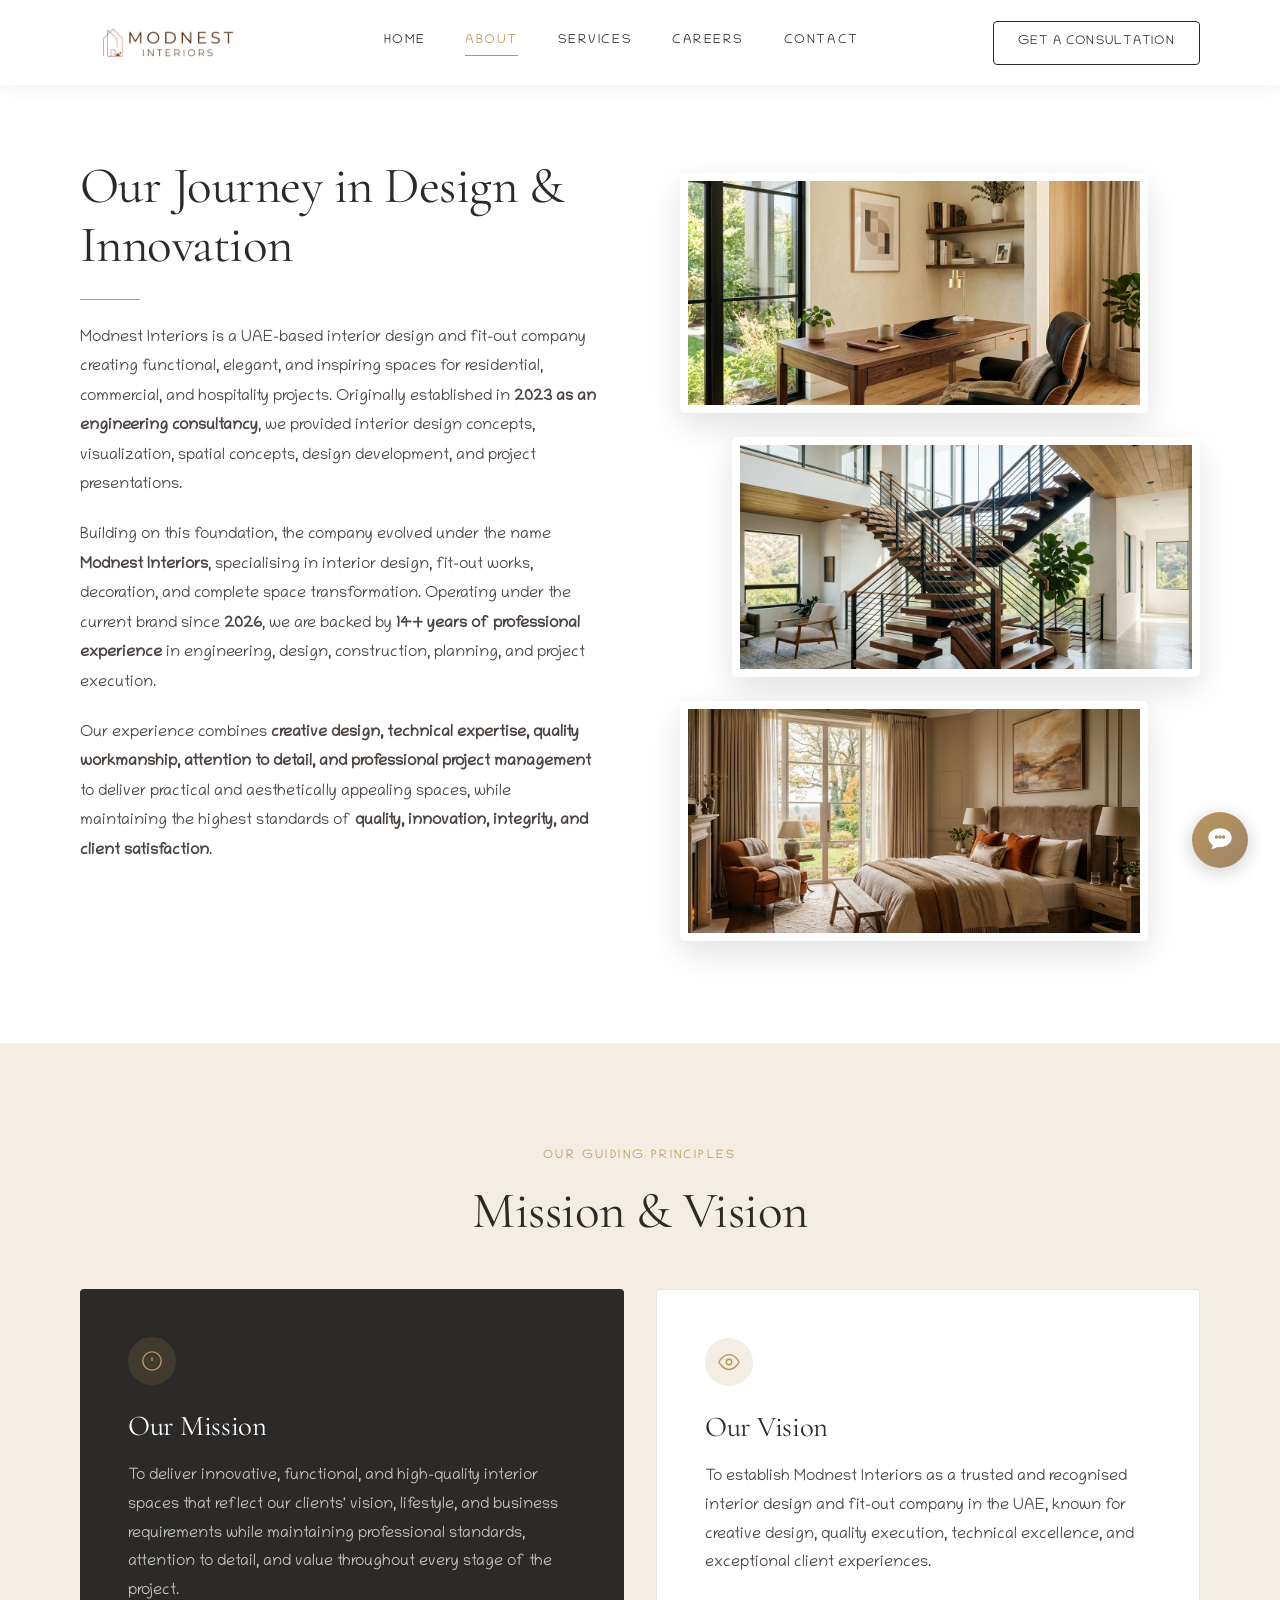
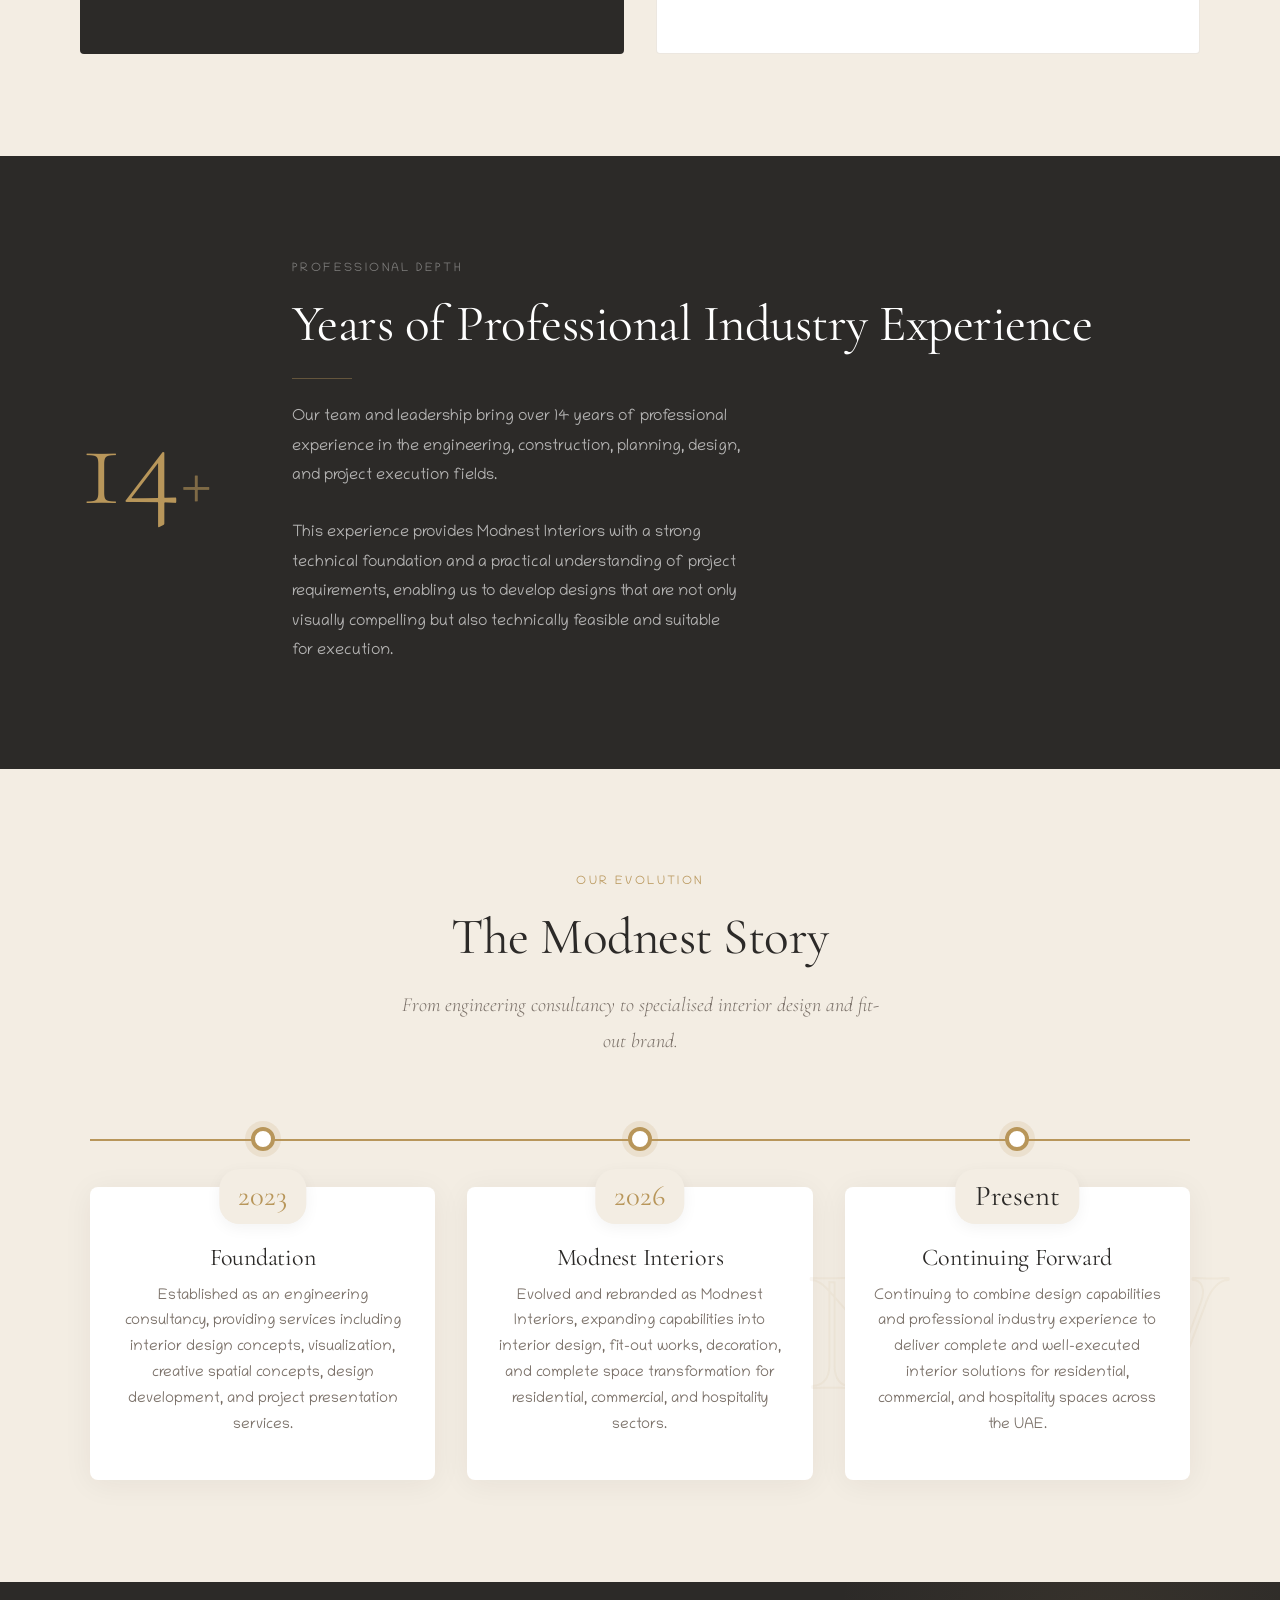
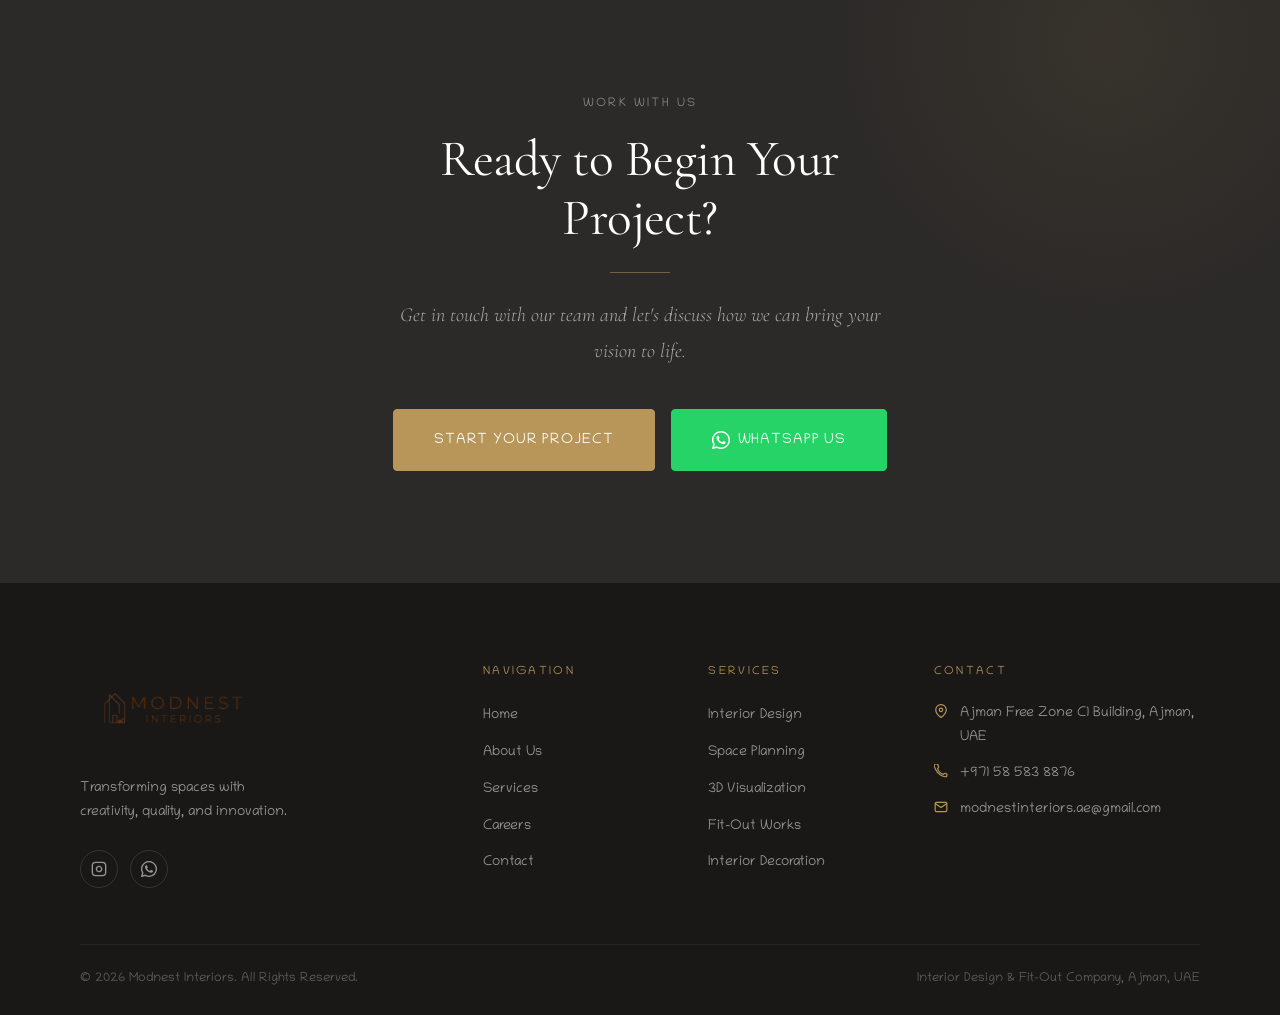
==== commit 57671dd9: "message" ====
--- a/about.html
+++ b/about.html
@@ -1,15 +1,18 @@
 <!DOCTYPE html>
 <html lang="en">
+
 <head>
   <meta charset="UTF-8" />
   <meta name="viewport" content="width=device-width, initial-scale=1.0" />
   <title>About Us | Modnest Interiors — UAE Interior Design &amp; Fit-Out</title>
-  <meta name="description" content="Learn about Modnest Interiors — a UAE-based interior design and fit-out company backed by 14+ years of professional industry experience in engineering, design, and construction." />
+  <meta name="description"
+    content="Learn about Modnest Interiors — a UAE-based interior design and fit-out company backed by 14+ years of professional industry experience in engineering, design, and construction." />
   <link rel="icon" type="image/png" href="assets/logo.png" />
   <link rel="preconnect" href="https://fonts.googleapis.com" />
   <link rel="preconnect" href="https://fonts.gstatic.com" crossorigin />
   <link rel="stylesheet" href="css/style.css" />
 </head>
+
 <body>
 
   <!-- ========== HEADER ========== -->
@@ -55,9 +58,9 @@
     </section> -->
 
     <!-- ========== COMPANY STORY ========== -->
-     <br>
-     <br>
-     
+    <br>
+    <br>
+
     <section class="about-story" aria-labelledby="story-heading">
       <div class="container">
         <div class="about-story-grid">
@@ -65,13 +68,24 @@
             <!-- <span class="section-label">Our Background</span> -->
             <h2 class="section-title" id="story-heading">Our Journey in Design &amp; Innovation</h2>
             <div class="divider"></div>
-            <p class="reveal">Modnest Interiors is a UAE-based interior design and fit-out company creating functional, elegant, and inspiring spaces for residential, commercial, and hospitality projects. Originally established in <strong>2023 as an engineering consultancy</strong>, we provided interior design concepts, visualization, spatial concepts, design development, and project presentations.</p>
-            <p class="reveal reveal-delay-1">Building on this foundation, the company evolved under the name <strong>Modnest Interiors</strong>, specialising in interior design, fit-out works, decoration, and complete space transformation. Operating under the current brand since <strong>2026</strong>, we are backed by <strong>14+ years of professional experience</strong> in engineering, design, construction, planning, and project execution.</p>
-            <p class="reveal reveal-delay-2">Our experience combines <strong>creative design, technical expertise, quality workmanship, attention to detail, and professional project management</strong> to deliver practical and aesthetically appealing spaces, while maintaining the highest standards of <strong>quality, innovation, integrity, and client satisfaction</strong>.</p>
+            <p class="reveal">Modnest Interiors is a UAE-based interior design and fit-out company creating functional,
+              elegant, and inspiring spaces for residential, commercial, and hospitality projects. Originally
+              established in <strong>2023 as an engineering consultancy</strong>, we provided interior design concepts,
+              visualization, spatial concepts, design development, and project presentations.</p>
+            <p class="reveal reveal-delay-1">Building on this foundation, the company evolved under the name
+              <strong>Modnest Interiors</strong>, specialising in interior design, fit-out works, decoration, and
+              complete space transformation. Operating under the current brand since <strong>2026</strong>, we are
+              backed by <strong>14+ years of professional experience</strong> in engineering, design, construction,
+              planning, and project execution.</p>
+            <p class="reveal reveal-delay-2">Our experience combines <strong>creative design, technical expertise,
+                quality workmanship, attention to detail, and professional project management</strong> to deliver
+              practical and aesthetically appealing spaces, while maintaining the highest standards of <strong>quality,
+                innovation, integrity, and client satisfaction</strong>.</p>
           </div>
           <div class="journey-image-stack reveal-right">
             <div class="journey-img-wrap"><img src="assets/journey-1.jpg" alt="Workspace Design" loading="lazy" /></div>
-            <div class="journey-img-wrap"><img src="assets/journey-2.jpg" alt="Staircase Architecture" loading="lazy" /></div>
+            <div class="journey-img-wrap"><img src="assets/journey-2.jpg" alt="Staircase Architecture" loading="lazy" />
+            </div>
             <div class="journey-img-wrap"><img src="assets/journey-3.jpg" alt="Bedroom Interior" loading="lazy" /></div>
           </div>
         </div>
@@ -88,17 +102,28 @@
         <div class="mv-grid">
           <div class="mv-card mv-card--mission reveal reveal-delay-1">
             <div class="mv-icon" aria-hidden="true">
-              <svg width="22" height="22" viewBox="0 0 24 24" fill="none" stroke="currentColor" stroke-width="1.5"><circle cx="12" cy="12" r="10"/><line x1="12" y1="8" x2="12" y2="12"/><line x1="12" y1="16" x2="12.01" y2="16"/></svg>
+              <svg width="22" height="22" viewBox="0 0 24 24" fill="none" stroke="currentColor" stroke-width="1.5">
+                <circle cx="12" cy="12" r="10" />
+                <line x1="12" y1="8" x2="12" y2="12" />
+                <line x1="12" y1="16" x2="12.01" y2="16" />
+              </svg>
             </div>
             <h3 class="mv-title">Our Mission</h3>
-            <p class="mv-text">To deliver innovative, functional, and high-quality interior spaces that reflect our clients' vision, lifestyle, and business requirements while maintaining professional standards, attention to detail, and value throughout every stage of the project.</p>
+            <p class="mv-text">To deliver innovative, functional, and high-quality interior spaces that reflect our
+              clients' vision, lifestyle, and business requirements while maintaining professional standards, attention
+              to detail, and value throughout every stage of the project.</p>
           </div>
           <div class="mv-card mv-card--vision reveal reveal-delay-2">
             <div class="mv-icon" aria-hidden="true">
-              <svg width="22" height="22" viewBox="0 0 24 24" fill="none" stroke="currentColor" stroke-width="1.5"><path d="M1 12s4-8 11-8 11 8 11 8-4 8-11 8-11-8-11-8z"/><circle cx="12" cy="12" r="3"/></svg>
+              <svg width="22" height="22" viewBox="0 0 24 24" fill="none" stroke="currentColor" stroke-width="1.5">
+                <path d="M1 12s4-8 11-8 11 8 11 8-4 8-11 8-11-8-11-8z" />
+                <circle cx="12" cy="12" r="3" />
+              </svg>
             </div>
             <h3 class="mv-title">Our Vision</h3>
-            <p class="mv-text">To establish Modnest Interiors as a trusted and recognised interior design and fit-out company in the UAE, known for creative design, quality execution, technical excellence, and exceptional client experiences.</p>
+            <p class="mv-text">To establish Modnest Interiors as a trusted and recognised interior design and fit-out
+              company in the UAE, known for creative design, quality execution, technical excellence, and exceptional
+              client experiences.</p>
           </div>
         </div>
       </div>
@@ -160,9 +185,12 @@
             <span class="section-label" style="color:rgba(255,255,255,0.4);">Professional Depth</span>
             <h2 class="section-title reveal" id="exp-heading">Years of Professional Industry Experience</h2>
             <div class="divider" style="background:rgba(184,150,90,0.4);"></div>
-            <p class="reveal reveal-delay-1">Our team and leadership bring over 14 years of professional experience in the engineering, construction, planning, design, and project execution fields.</p>
-            <br/>
-            <p class="reveal reveal-delay-2">This experience provides Modnest Interiors with a strong technical foundation and a practical understanding of project requirements, enabling us to develop designs that are not only visually compelling but also technically feasible and suitable for execution.</p>
+            <p class="reveal reveal-delay-1">Our team and leadership bring over 14 years of professional experience in
+              the engineering, construction, planning, design, and project execution fields.</p>
+            <br />
+            <p class="reveal reveal-delay-2">This experience provides Modnest Interiors with a strong technical
+              foundation and a practical understanding of project requirements, enabling us to develop designs that are
+              not only visually compelling but also technically feasible and suitable for execution.</p>
           </div>
         </div>
       </div>
@@ -176,43 +204,49 @@
           <h2 class="section-title" id="timeline-heading">The Modnest Story</h2>
           <p class="section-subtitle">From engineering consultancy to specialised interior design and fit-out brand.</p>
         </div>
-        
+
         <div class="timeline-container-new">
           <div class="timeline-line-new"></div>
-          
+
           <!-- Event 1 -->
           <div class="timeline-block left reveal-left">
             <div class="timeline-bg-text">2023</div>
             <div class="timeline-content-new">
               <div class="timeline-year-new">2023</div>
               <h3 class="timeline-event-new">Foundation</h3>
-              <p class="timeline-desc-new">Established as an engineering consultancy, providing services including interior design concepts, visualization, creative spatial concepts, design development, and project presentation services.</p>
+              <p class="timeline-desc-new">Established as an engineering consultancy, providing services including
+                interior design concepts, visualization, creative spatial concepts, design development, and project
+                presentation services.</p>
             </div>
             <div class="timeline-dot-new"></div>
           </div>
-          
+
           <!-- Event 2 -->
           <div class="timeline-block right reveal-right reveal-delay-1">
             <div class="timeline-bg-text">2026</div>
             <div class="timeline-content-new">
               <div class="timeline-year-new">2026</div>
               <h3 class="timeline-event-new">Modnest Interiors</h3>
-              <p class="timeline-desc-new">Evolved and rebranded as Modnest Interiors, expanding capabilities into interior design, fit-out works, decoration, and complete space transformation for residential, commercial, and hospitality sectors.</p>
+              <p class="timeline-desc-new">Evolved and rebranded as Modnest Interiors, expanding capabilities into
+                interior design, fit-out works, decoration, and complete space transformation for residential,
+                commercial, and hospitality sectors.</p>
             </div>
             <div class="timeline-dot-new"></div>
           </div>
-          
+
           <!-- Event 3 -->
           <div class="timeline-block left reveal-left reveal-delay-2">
             <div class="timeline-bg-text" style="font-size: 11rem;">NOW</div>
             <div class="timeline-content-new">
               <div class="timeline-year-new today">Present</div>
               <h3 class="timeline-event-new">Continuing Forward</h3>
-              <p class="timeline-desc-new">Continuing to combine design capabilities and professional industry experience to deliver complete and well-executed interior solutions for residential, commercial, and hospitality spaces across the UAE.</p>
+              <p class="timeline-desc-new">Continuing to combine design capabilities and professional industry
+                experience to deliver complete and well-executed interior solutions for residential, commercial, and
+                hospitality spaces across the UAE.</p>
             </div>
             <div class="timeline-dot-new"></div>
           </div>
-          
+
         </div>
       </div>
     </section>
@@ -221,13 +255,21 @@
     <section class="home-cta text-center" aria-labelledby="about-cta-heading">
       <div class="container">
         <span class="section-label" style="color:rgba(255,255,255,0.45);">Work With Us</span>
-        <h2 class="section-title reveal" id="about-cta-heading" style="color:#fff;margin-inline:auto;">Ready to Begin Your Project?</h2>
+        <h2 class="section-title reveal" id="about-cta-heading" style="color:#fff;margin-inline:auto;">Ready to Begin
+          Your Project?</h2>
         <div class="divider divider-center" style="background:rgba(184,150,90,0.5);"></div>
-        <p class="section-subtitle reveal" style="color:rgba(255,255,255,0.6);margin-inline:auto;">Get in touch with our team and let's discuss how we can bring your vision to life.</p>
+        <p class="section-subtitle reveal" style="color:rgba(255,255,255,0.6);margin-inline:auto;">Get in touch with our
+          team and let's discuss how we can bring your vision to life.</p>
         <div class="home-cta-actions reveal">
           <a href="contact.html" class="btn btn-gold btn-lg">Start Your Project</a>
-          <a href="https://wa.me/message/Y6HI7CH6TFZ4J1" class="btn btn-whatsapp btn-lg" target="_blank" rel="noopener noreferrer" aria-label="WhatsApp Modnest Interiors">
-            <svg width="18" height="18" viewBox="0 0 24 24" fill="currentColor" aria-hidden="true"><path d="M17.472 14.382c-.297-.149-1.758-.867-2.03-.967-.273-.099-.471-.148-.67.15-.197.297-.767.966-.94 1.164-.173.199-.347.223-.644.075-.297-.15-1.255-.463-2.39-1.475-.883-.788-1.48-1.761-1.653-2.059-.173-.297-.018-.458.13-.606.134-.133.298-.347.446-.52.149-.174.198-.298.298-.497.099-.198.05-.371-.025-.52-.075-.149-.669-1.612-.916-2.207-.242-.579-.487-.5-.669-.51-.173-.008-.371-.01-.57-.01-.198 0-.52.074-.792.372-.272.297-1.04 1.016-1.04 2.479 0 1.462 1.065 2.875 1.213 3.074.149.198 2.096 3.2 5.077 4.487.709.306 1.262.489 1.694.625.712.227 1.36.195 1.871.118.571-.085 1.758-.719 2.006-1.413.248-.694.248-1.289.173-1.413-.074-.124-.272-.198-.57-.347z"/><path d="M12 0C5.374 0 0 5.373 0 12c0 2.117.549 4.1 1.504 5.823L.057 23.196a.75.75 0 00.919.92l5.454-1.429A11.95 11.95 0 0012 24c6.627 0 12-5.373 12-12S18.627 0 12 0zm0 22c-1.885 0-3.645-.52-5.155-1.42l-.358-.214-3.731.977.995-3.643-.231-.373A9.975 9.975 0 012 12C2 6.477 6.477 2 12 2s10 4.477 10 10-4.477 10-10 10z"/></svg>
+          <a href="https://wa.me/message/Y6HI7CH6TFZ4J1" class="btn btn-whatsapp btn-lg" target="_blank"
+            rel="noopener noreferrer" aria-label="WhatsApp Modnest Interiors">
+            <svg width="18" height="18" viewBox="0 0 24 24" fill="currentColor" aria-hidden="true">
+              <path
+                d="M17.472 14.382c-.297-.149-1.758-.867-2.03-.967-.273-.099-.471-.148-.67.15-.197.297-.767.966-.94 1.164-.173.199-.347.223-.644.075-.297-.15-1.255-.463-2.39-1.475-.883-.788-1.48-1.761-1.653-2.059-.173-.297-.018-.458.13-.606.134-.133.298-.347.446-.52.149-.174.198-.298.298-.497.099-.198.05-.371-.025-.52-.075-.149-.669-1.612-.916-2.207-.242-.579-.487-.5-.669-.51-.173-.008-.371-.01-.57-.01-.198 0-.52.074-.792.372-.272.297-1.04 1.016-1.04 2.479 0 1.462 1.065 2.875 1.213 3.074.149.198 2.096 3.2 5.077 4.487.709.306 1.262.489 1.694.625.712.227 1.36.195 1.871.118.571-.085 1.758-.719 2.006-1.413.248-.694.248-1.289.173-1.413-.074-.124-.272-.198-.57-.347z" />
+              <path
+                d="M12 0C5.374 0 0 5.373 0 12c0 2.117.549 4.1 1.504 5.823L.057 23.196a.75.75 0 00.919.92l5.454-1.429A11.95 11.95 0 0012 24c6.627 0 12-5.373 12-12S18.627 0 12 0zm0 22c-1.885 0-3.645-.52-5.155-1.42l-.358-.214-3.731.977.995-3.643-.231-.373A9.975 9.975 0 012 12C2 6.477 6.477 2 12 2s10 4.477 10 10-4.477 10-10 10z" />
+            </svg>
             WhatsApp Us
           </a>
         </div>
@@ -244,28 +286,64 @@
           <img src="assets/logo.png" alt="Modnest Interiors Logo" class="logo-footer" />
           <p>Transforming spaces with creativity, quality, and innovation.</p>
           <div class="social-links">
-            <a href="https://www.instagram.com/modnestinteriors_ae?igsi=MWZ4bWphNGYyOWVhaw==&utm_source=ig_contact_invite" class="social-link" target="_blank" rel="noopener noreferrer" aria-label="Instagram">
-              <svg width="16" height="16" viewBox="0 0 24 24" fill="none" stroke="currentColor" stroke-width="2" aria-hidden="true"><rect x="2" y="2" width="20" height="20" rx="5" ry="5"/><path d="M16 11.37A4 4 0 1112.63 8 4 4 0 0116 11.37z"/><line x1="17.5" y1="6.5" x2="17.51" y2="6.5"/></svg>
+            <a href="https://www.instagram.com/modnestinteriors_ae?igsi=MWZ4bWphNGYyOWVhaw==&utm_source=ig_contact_invite"
+              class="social-link" target="_blank" rel="noopener noreferrer" aria-label="Instagram">
+              <svg width="16" height="16" viewBox="0 0 24 24" fill="none" stroke="currentColor" stroke-width="2"
+                aria-hidden="true">
+                <rect x="2" y="2" width="20" height="20" rx="5" ry="5" />
+                <path d="M16 11.37A4 4 0 1112.63 8 4 4 0 0116 11.37z" />
+                <line x1="17.5" y1="6.5" x2="17.51" y2="6.5" />
+              </svg>
             </a>
-            <a href="https://wa.me/message/Y6HI7CH6TFZ4J1" class="social-link" target="_blank" rel="noopener noreferrer" aria-label="WhatsApp">
-              <svg width="16" height="16" viewBox="0 0 24 24" fill="currentColor" aria-hidden="true"><path d="M17.472 14.382c-.297-.149-1.758-.867-2.03-.967-.273-.099-.471-.148-.67.15-.197.297-.767.966-.94 1.164-.173.199-.347.223-.644.075-.297-.15-1.255-.463-2.39-1.475-.883-.788-1.48-1.761-1.653-2.059-.173-.297-.018-.458.13-.606.134-.133.298-.347.446-.52.149-.174.198-.298.298-.497.099-.198.05-.371-.025-.52-.075-.149-.669-1.612-.916-2.207-.242-.579-.487-.5-.669-.51-.173-.008-.371-.01-.57-.01-.198 0-.52.074-.792.372-.272.297-1.04 1.016-1.04 2.479 0 1.462 1.065 2.875 1.213 3.074.149.198 2.096 3.2 5.077 4.487.709.306 1.262.489 1.694.625.712.227 1.36.195 1.871.118.571-.085 1.758-.719 2.006-1.413.248-.694.248-1.289.173-1.413-.074-.124-.272-.198-.57-.347z"/><path d="M12 0C5.374 0 0 5.373 0 12c0 2.117.549 4.1 1.504 5.823L.057 23.196a.75.75 0 00.919.92l5.454-1.429A11.95 11.95 0 0012 24c6.627 0 12-5.373 12-12S18.627 0 12 0zm0 22c-1.885 0-3.645-.52-5.155-1.42l-.358-.214-3.731.977.995-3.643-.231-.373A9.975 9.975 0 012 12C2 6.477 6.477 2 12 2s10 4.477 10 10-4.477 10-10 10z"/></svg>
+            <a href="https://wa.me/message/Y6HI7CH6TFZ4J1" class="social-link" target="_blank" rel="noopener noreferrer"
+              aria-label="WhatsApp">
+              <svg width="16" height="16" viewBox="0 0 24 24" fill="currentColor" aria-hidden="true">
+                <path
+                  d="M17.472 14.382c-.297-.149-1.758-.867-2.03-.967-.273-.099-.471-.148-.67.15-.197.297-.767.966-.94 1.164-.173.199-.347.223-.644.075-.297-.15-1.255-.463-2.39-1.475-.883-.788-1.48-1.761-1.653-2.059-.173-.297-.018-.458.13-.606.134-.133.298-.347.446-.52.149-.174.198-.298.298-.497.099-.198.05-.371-.025-.52-.075-.149-.669-1.612-.916-2.207-.242-.579-.487-.5-.669-.51-.173-.008-.371-.01-.57-.01-.198 0-.52.074-.792.372-.272.297-1.04 1.016-1.04 2.479 0 1.462 1.065 2.875 1.213 3.074.149.198 2.096 3.2 5.077 4.487.709.306 1.262.489 1.694.625.712.227 1.36.195 1.871.118.571-.085 1.758-.719 2.006-1.413.248-.694.248-1.289.173-1.413-.074-.124-.272-.198-.57-.347z" />
+                <path
+                  d="M12 0C5.374 0 0 5.373 0 12c0 2.117.549 4.1 1.504 5.823L.057 23.196a.75.75 0 00.919.92l5.454-1.429A11.95 11.95 0 0012 24c6.627 0 12-5.373 12-12S18.627 0 12 0zm0 22c-1.885 0-3.645-.52-5.155-1.42l-.358-.214-3.731.977.995-3.643-.231-.373A9.975 9.975 0 012 12C2 6.477 6.477 2 12 2s10 4.477 10 10-4.477 10-10 10z" />
+              </svg>
             </a>
           </div>
         </div>
         <div>
           <p class="footer-heading">Navigation</p>
-          <ul class="footer-links"><li><a href="index.html">Home</a></li><li><a href="about.html">About Us</a></li><li><a href="services.html">Services</a></li><li><a href="careers.html">Careers</a></li><li><a href="contact.html">Contact</a></li></ul>
+          <ul class="footer-links">
+            <li><a href="index.html">Home</a></li>
+            <li><a href="about.html">About Us</a></li>
+            <li><a href="services.html">Services</a></li>
+            <li><a href="careers.html">Careers</a></li>
+            <li><a href="contact.html">Contact</a></li>
+          </ul>
         </div>
         <div>
           <p class="footer-heading">Services</p>
-          <ul class="footer-links"><li><a href="services.html">Interior Design</a></li><li><a href="services.html">Space Planning</a></li><li><a href="services.html">3D Visualization</a></li><li><a href="services.html">Fit-Out Works</a></li><li><a href="services.html">Interior Decoration</a></li></ul>
+          <ul class="footer-links">
+            <li><a href="services.html">Interior Design</a></li>
+            <li><a href="services.html">Space Planning</a></li>
+            <li><a href="services.html">3D Visualization</a></li>
+            <li><a href="services.html">Fit-Out Works</a></li>
+            <li><a href="services.html">Interior Decoration</a></li>
+          </ul>
         </div>
         <div>
           <p class="footer-heading">Contact</p>
           <ul class="footer-contact">
-            <li><svg width="14" height="14" viewBox="0 0 24 24" fill="none" stroke="currentColor" stroke-width="2" aria-hidden="true"><path d="M21 10c0 7-9 13-9 13s-9-6-9-13a9 9 0 0118 0z"/><circle cx="12" cy="10" r="3"/></svg><span>Ajman Free Zone C1 Building, Ajman, UAE</span></li>
-            <li><svg width="14" height="14" viewBox="0 0 24 24" fill="none" stroke="currentColor" stroke-width="2" aria-hidden="true"><path d="M22 16.92v3a2 2 0 01-2.18 2 19.79 19.79 0 01-8.63-3.07A19.5 19.5 0 013.07 9.81 19.79 19.79 0 01.01 1.18 2 2 0 012 0h3a2 2 0 012 1.72c.13.96.36 1.9.7 2.81a2 2 0 01-.45 2.11L6.09 7.91A16 16 0 0016.09 17.9l1.27-1.27a2 2 0 012.11-.45c.91.34 1.85.57 2.81.7A2 2 0 0122 16.92z"/></svg><span><a href="tel:+971585838876">+971 58 583 8876</a></span></li>
-            <li><svg width="14" height="14" viewBox="0 0 24 24" fill="none" stroke="currentColor" stroke-width="2" aria-hidden="true"><path d="M4 4h16c1.1 0 2 .9 2 2v12c0 1.1-.9 2-2 2H4c-1.1 0-2-.9-2-2V6c0-1.1.9-2 2-2z"/><polyline points="22,6 12,13 2,6"/></svg><a href="mailto:modnestinteriors.ae@gmail.com">modnestinteriors.ae@gmail.com</a></li>
+            <li><svg width="14" height="14" viewBox="0 0 24 24" fill="none" stroke="currentColor" stroke-width="2"
+                aria-hidden="true">
+                <path d="M21 10c0 7-9 13-9 13s-9-6-9-13a9 9 0 0118 0z" />
+                <circle cx="12" cy="10" r="3" />
+              </svg><span>Ajman Free Zone C1 Building, Ajman, UAE</span></li>
+            <li><svg width="14" height="14" viewBox="0 0 24 24" fill="none" stroke="currentColor" stroke-width="2"
+                aria-hidden="true">
+                <path
+                  d="M22 16.92v3a2 2 0 01-2.18 2 19.79 19.79 0 01-8.63-3.07A19.5 19.5 0 013.07 9.81 19.79 19.79 0 01.01 1.18 2 2 0 012 0h3a2 2 0 012 1.72c.13.96.36 1.9.7 2.81a2 2 0 01-.45 2.11L6.09 7.91A16 16 0 0016.09 17.9l1.27-1.27a2 2 0 012.11-.45c.91.34 1.85.57 2.81.7A2 2 0 0122 16.92z" />
+              </svg><span><a href="tel:+971585838876">+971 58 583 8876</a></span></li>
+            <li><svg width="14" height="14" viewBox="0 0 24 24" fill="none" stroke="currentColor" stroke-width="2"
+                aria-hidden="true">
+                <path d="M4 4h16c1.1 0 2 .9 2 2v12c0 1.1-.9 2-2 2H4c-1.1 0-2-.9-2-2V6c0-1.1.9-2 2-2z" />
+                <polyline points="22,6 12,13 2,6" />
+              </svg><a href="mailto:modnestinteriors.ae@gmail.com">modnestinteriors.ae@gmail.com</a></li>
           </ul>
         </div>
       </div>
@@ -279,33 +357,42 @@
   <!-- ========== FLOATING CONNECT BUTTON ========== -->
   <div class="fab-container">
     <div class="fab-options">
-      <a href="https://wa.me/message/Y6HI7CH6TFZ4J1" class="fab-option whatsapp" target="_blank" rel="noopener noreferrer" aria-label="WhatsApp">
+      <a href="https://wa.me/message/Y6HI7CH6TFZ4J1" class="fab-option whatsapp" target="_blank"
+        rel="noopener noreferrer" aria-label="WhatsApp">
         <svg viewBox="0 0 24 24" fill="currentColor" aria-hidden="true">
-          <path d="M17.472 14.382c-.297-.149-1.758-.867-2.03-.967-.273-.099-.471-.148-.67.15-.197.297-.767.966-.94 1.164-.173.199-.347.223-.644.075-.297-.15-1.255-.463-2.39-1.475-.883-.788-1.48-1.761-1.653-2.059-.173-.297-.018-.458.13-.606.134-.133.298-.347.446-.52.149-.174.198-.298.298-.497.099-.198.05-.371-.025-.52-.075-.149-.669-1.612-.916-2.207-.242-.579-.487-.5-.669-.51-.173-.008-.371-.01-.57-.01-.198 0-.52.074-.792.372-.272.297-1.04 1.016-1.04 2.479 0 1.462 1.065 2.875 1.213 3.074.149.198 2.096 3.2 5.077 4.487.709.306 1.262.489 1.694.625.712.227 1.36.195 1.871.118.571-.085 1.758-.719 2.006-1.413.248-.694.248-1.289.173-1.413-.074-.124-.272-.198-.57-.347z"/>
-          <path d="M12 0C5.374 0 0 5.373 0 12c0 2.117.549 4.1 1.504 5.823L.057 23.196a.75.75 0 00.919.92l5.454-1.429A11.95 11.95 0 0012 24c6.627 0 12-5.373 12-12S18.627 0 12 0zm0 22c-1.885 0-3.645-.52-5.155-1.42l-.358-.214-3.731.977.995-3.643-.231-.373A9.975 9.975 0 012 12C2 6.477 6.477 2 12 2s10 4.477 10 10-4.477 10-10 10z"/>
+          <path
+            d="M17.472 14.382c-.297-.149-1.758-.867-2.03-.967-.273-.099-.471-.148-.67.15-.197.297-.767.966-.94 1.164-.173.199-.347.223-.644.075-.297-.15-1.255-.463-2.39-1.475-.883-.788-1.48-1.761-1.653-2.059-.173-.297-.018-.458.13-.606.134-.133.298-.347.446-.52.149-.174.198-.298.298-.497.099-.198.05-.371-.025-.52-.075-.149-.669-1.612-.916-2.207-.242-.579-.487-.5-.669-.51-.173-.008-.371-.01-.57-.01-.198 0-.52.074-.792.372-.272.297-1.04 1.016-1.04 2.479 0 1.462 1.065 2.875 1.213 3.074.149.198 2.096 3.2 5.077 4.487.709.306 1.262.489 1.694.625.712.227 1.36.195 1.871.118.571-.085 1.758-.719 2.006-1.413.248-.694.248-1.289.173-1.413-.074-.124-.272-.198-.57-.347z" />
+          <path
+            d="M12 0C5.374 0 0 5.373 0 12c0 2.117.549 4.1 1.504 5.823L.057 23.196a.75.75 0 00.919.92l5.454-1.429A11.95 11.95 0 0012 24c6.627 0 12-5.373 12-12S18.627 0 12 0zm0 22c-1.885 0-3.645-.52-5.155-1.42l-.358-.214-3.731.977.995-3.643-.231-.373A9.975 9.975 0 012 12C2 6.477 6.477 2 12 2s10 4.477 10 10-4.477 10-10 10z" />
         </svg>
       </a>
-      <a href="https://www.instagram.com/modnestinteriors_ae?igsi=MWZ4bWphNGYyOWVhaw==&utm_source=ig_contact_invite" class="fab-option instagram" target="_blank" rel="noopener noreferrer" aria-label="Instagram">
+      <a href="https://www.instagram.com/modnestinteriors_ae?igsi=MWZ4bWphNGYyOWVhaw==&utm_source=ig_contact_invite"
+        class="fab-option instagram" target="_blank" rel="noopener noreferrer" aria-label="Instagram">
         <svg viewBox="0 0 24 24" fill="currentColor" aria-hidden="true">
-          <path d="M12 2.163c3.204 0 3.584.012 4.85.07 3.252.148 4.771 1.691 4.919 4.919.058 1.265.069 1.645.069 4.849 0 3.205-.012 3.584-.069 4.849-.149 3.225-1.664 4.771-4.919 4.919-1.266.058-1.644.07-4.85.07-3.204 0-3.584-.012-4.849-.07-3.26-.149-4.771-1.699-4.919-4.92-.058-1.265-.07-1.644-.07-4.849 0-3.204.013-3.583.07-4.849.149-3.227 1.664-4.771 4.919-4.919 1.266-.057 1.645-.069 4.849-.069zM12 0C8.741 0 8.333.014 7.053.072 2.695.272.273 2.69.073 7.052.014 8.333 0 8.741 0 12c0 3.259.014 3.668.072 4.948.2 4.358 2.618 6.78 6.98 6.98C8.333 23.986 8.741 24 12 24c3.259 0 3.668-.014 4.948-.072 4.354-.2 6.782-2.618 6.979-6.98.059-1.28.073-1.689.073-4.948 0-3.259-.014-3.667-.072-4.947-.196-4.354-2.617-6.78-6.979-6.98C15.668.014 15.259 0 12 0zm0 5.838a6.162 6.162 0 100 12.324 6.162 6.162 0 000-12.324zM12 16a4 4 0 110-8 4 4 0 010 8zm6.406-11.845a1.44 1.44 0 100 2.881 1.44 1.44 0 000-2.881z"/>
+          <path
+            d="M12 2.163c3.204 0 3.584.012 4.85.07 3.252.148 4.771 1.691 4.919 4.919.058 1.265.069 1.645.069 4.849 0 3.205-.012 3.584-.069 4.849-.149 3.225-1.664 4.771-4.919 4.919-1.266.058-1.644.07-4.85.07-3.204 0-3.584-.012-4.849-.07-3.26-.149-4.771-1.699-4.919-4.92-.058-1.265-.07-1.644-.07-4.849 0-3.204.013-3.583.07-4.849.149-3.227 1.664-4.771 4.919-4.919 1.266-.057 1.645-.069 4.849-.069zM12 0C8.741 0 8.333.014 7.053.072 2.695.272.273 2.69.073 7.052.014 8.333 0 8.741 0 12c0 3.259.014 3.668.072 4.948.2 4.358 2.618 6.78 6.98 6.98C8.333 23.986 8.741 24 12 24c3.259 0 3.668-.014 4.948-.072 4.354-.2 6.782-2.618 6.979-6.98.059-1.28.073-1.689.073-4.948 0-3.259-.014-3.667-.072-4.947-.196-4.354-2.617-6.78-6.979-6.98C15.668.014 15.259 0 12 0zm0 5.838a6.162 6.162 0 100 12.324 6.162 6.162 0 000-12.324zM12 16a4 4 0 110-8 4 4 0 010 8zm6.406-11.845a1.44 1.44 0 100 2.881 1.44 1.44 0 000-2.881z" />
         </svg>
       </a>
       <a href="contact.html" class="fab-option contact" aria-label="Contact Us">
         <svg viewBox="0 0 24 24" fill="currentColor" aria-hidden="true">
-          <path d="M20 4H4c-1.1 0-2 .9-2 2v12c0 1.1.9 2 2 2h16c1.1 0 2-.9 2-2V6c0-1.1-.9-2-2-2zm-8 2c1.66 0 3 1.34 3 3s-1.34 3-3 3-3-1.34-3-3 1.34-3 3-3zm6 12H6v-1c0-2 4-3.1 6-3.1s6 1.1 6 3.1v1z"/>
+          <path
+            d="M20 4H4c-1.1 0-2 .9-2 2v12c0 1.1.9 2 2 2h16c1.1 0 2-.9 2-2V6c0-1.1-.9-2-2-2zm-8 2c1.66 0 3 1.34 3 3s-1.34 3-3 3-3-1.34-3-3 1.34-3 3-3zm6 12H6v-1c0-2 4-3.1 6-3.1s6 1.1 6 3.1v1z" />
         </svg>
       </a>
     </div>
     <button class="fab-main" id="fab-main" aria-label="Connect Us">
       <svg class="icon-connect" viewBox="0 0 24 24" fill="currentColor" aria-hidden="true">
-        <path d="M12 2C6.477 2 2 5.582 2 10c0 2.535 1.458 4.792 3.738 6.222.185.792-.128 2.222-1.373 3.328 0 0 2.879.168 5.176-1.464A11.758 11.758 0 0 0 12 18c5.523 0 10-3.582 10-8s-4.477-8-10-8zm-3 9a1.5 1.5 0 1 1 0-3 1.5 1.5 0 0 1 0 3zm3 0a1.5 1.5 0 1 1 0-3 1.5 1.5 0 0 1 0 3zm3 0a1.5 1.5 0 1 1 0-3 1.5 1.5 0 0 1 0 3z"/>
+        <path
+          d="M12 2C6.477 2 2 5.582 2 10c0 2.535 1.458 4.792 3.738 6.222.185.792-.128 2.222-1.373 3.328 0 0 2.879.168 5.176-1.464A11.758 11.758 0 0 0 12 18c5.523 0 10-3.582 10-8s-4.477-8-10-8zm-3 9a1.5 1.5 0 1 1 0-3 1.5 1.5 0 0 1 0 3zm3 0a1.5 1.5 0 1 1 0-3 1.5 1.5 0 0 1 0 3zm3 0a1.5 1.5 0 1 1 0-3 1.5 1.5 0 0 1 0 3z" />
       </svg>
       <svg class="icon-close" viewBox="0 0 24 24" fill="currentColor" aria-hidden="true">
-        <path d="M19 6.41L17.59 5 12 10.59 6.41 5 5 6.41 10.59 12 5 17.59 6.41 19 12 13.41 17.59 19 19 17.59 13.41 12z"/>
+        <path
+          d="M19 6.41L17.59 5 12 10.59 6.41 5 5 6.41 10.59 12 5 17.59 6.41 19 12 13.41 17.59 19 19 17.59 13.41 12z" />
       </svg>
     </button>
   </div>
 
   <script src="js/main.js" defer></script>
 </body>
-</html>
+
+</html>
--- a/css/style.css
+++ b/css/style.css
@@ -8,31 +8,31 @@
 
 /* ---- CSS Custom Properties ---- */
 :root {
-  --bg:            #FAF8F5;
-  --cream:         #F3EDE3;
-  --beige:         #E8DDD0;
-  --beige-mid:     #D4C4B0;
-  --taupe:         #9E856A;
-  --brown:         #6B4F35;
-  --gold:          #B8965A;
-  --charcoal:      #2C2A28;
-  --dark:          #1A1816;
-  --text-body:     #4A4340;
-  --text-muted:    #7A7068;
-  --white:         #FFFFFF;
-  --border:        rgba(180,160,130,0.25);
-  --border-light:  rgba(180,160,130,0.12);
-
-  --serif:  'Cormorant Garamond', Georgia, serif;
-  --sans:   'Chilanka', system-ui, -apple-system, sans-serif;
-
-  --radius-sm:  4px;
-  --radius-md:  8px;
-  --radius-lg:  16px;
-
-  --shadow-soft: 0 4px 30px rgba(44,42,40,0.06);
-  --shadow-card: 0 2px 20px rgba(44,42,40,0.08);
-  --shadow-hover: 0 8px 40px rgba(44,42,40,0.14);
+  --bg: #FAF8F5;
+  --cream: #F3EDE3;
+  --beige: #E8DDD0;
+  --beige-mid: #D4C4B0;
+  --taupe: #9E856A;
+  --brown: #6B4F35;
+  --gold: #B8965A;
+  --charcoal: #2C2A28;
+  --dark: #1A1816;
+  --text-body: #4A4340;
+  --text-muted: #7A7068;
+  --white: #FFFFFF;
+  --border: rgba(180, 160, 130, 0.25);
+  --border-light: rgba(180, 160, 130, 0.12);
+
+  --serif: 'Cormorant Garamond', Georgia, serif;
+  --sans: 'Chilanka', system-ui, -apple-system, sans-serif;
+
+  --radius-sm: 4px;
+  --radius-md: 8px;
+  --radius-lg: 16px;
+
+  --shadow-soft: 0 4px 30px rgba(44, 42, 40, 0.06);
+  --shadow-card: 0 2px 20px rgba(44, 42, 40, 0.08);
+  --shadow-hover: 0 8px 40px rgba(44, 42, 40, 0.14);
 
   --transition: 0.35s cubic-bezier(0.4, 0, 0.2, 1);
   --transition-fast: 0.2s ease;
@@ -43,7 +43,13 @@
 }
 
 /* ---- Reset & Base ---- */
-*, *::before, *::after { box-sizing: border-box; margin: 0; padding: 0; }
+*,
+*::before,
+*::after {
+  box-sizing: border-box;
+  margin: 0;
+  padding: 0;
+}
 
 html {
   scroll-behavior: smooth;
@@ -78,15 +84,22 @@
   background: none;
 }
 
-input, textarea, select {
+input,
+textarea,
+select {
   font-family: var(--sans);
   font-size: 1rem;
 }
 
-ul { list-style: none; }
+ul {
+  list-style: none;
+}
 
 @media (prefers-reduced-motion: reduce) {
-  *, *::before, *::after {
+
+  *,
+  *::before,
+  *::after {
     animation-duration: 0.01ms !important;
     transition-duration: 0.01ms !important;
     scroll-behavior: auto !important;
@@ -100,14 +113,33 @@
   padding-inline: var(--gutter);
 }
 
-.section-py { padding-block: var(--section-py); }
-
-.grid-2 { display: grid; grid-template-columns: repeat(2, 1fr); gap: 2rem; }
-.grid-3 { display: grid; grid-template-columns: repeat(3, 1fr); gap: 2rem; }
-.grid-4 { display: grid; grid-template-columns: repeat(4, 1fr); gap: 2rem; }
+.section-py {
+  padding-block: var(--section-py);
+}
+
+.grid-2 {
+  display: grid;
+  grid-template-columns: repeat(2, 1fr);
+  gap: 2rem;
+}
+
+.grid-3 {
+  display: grid;
+  grid-template-columns: repeat(3, 1fr);
+  gap: 2rem;
+}
+
+.grid-4 {
+  display: grid;
+  grid-template-columns: repeat(4, 1fr);
+  gap: 2rem;
+}
 
 /* ---- Typography ---- */
-h1, h2, h3, h4 {
+h1,
+h2,
+h3,
+h4 {
   font-family: var(--serif);
   font-weight: 400;
   line-height: 1.15;
@@ -140,10 +172,20 @@
   color: var(--text-muted);
   max-width: 55ch;
   line-height: 1.8;
-}
-
-.text-center { text-align: center; }
-.text-center .section-subtitle { margin-inline: auto; }
+  font-family: 'Cormorant Garamond', Georgia, serif;
+  font-style: italic;
+  font-weight: 300;
+  font-size: 20px;
+  /* Regular / Medium */
+}
+
+.text-center {
+  text-align: center;
+}
+
+.text-center .section-subtitle {
+  margin-inline: auto;
+}
 
 /* ---- Buttons ---- */
 .btn {
@@ -166,11 +208,12 @@
   color: var(--white);
   border: 1.5px solid var(--charcoal);
 }
+
 .btn-primary:hover {
   background: var(--brown);
   border-color: var(--brown);
   transform: translateY(-1px);
-  box-shadow: 0 6px 24px rgba(44,42,40,0.2);
+  box-shadow: 0 6px 24px rgba(44, 42, 40, 0.2);
 }
 
 .btn-outline {
@@ -178,6 +221,7 @@
   color: var(--charcoal);
   border: 1.5px solid var(--charcoal);
 }
+
 .btn-outline:hover {
   background: var(--charcoal);
   color: var(--white);
@@ -189,11 +233,12 @@
   color: var(--white);
   border: 1.5px solid var(--gold);
 }
+
 .btn-gold:hover {
   background: var(--brown);
   border-color: var(--brown);
   transform: translateY(-1px);
-  box-shadow: 0 6px 24px rgba(184,150,90,0.3);
+  box-shadow: 0 6px 24px rgba(184, 150, 90, 0.3);
 }
 
 .btn-whatsapp {
@@ -201,11 +246,12 @@
   color: var(--white);
   border: 1.5px solid #25D366;
 }
+
 .btn-whatsapp:hover {
   background: #1DB954;
   border-color: #1DB954;
   transform: translateY(-1px);
-  box-shadow: 0 6px 24px rgba(37,211,102,0.3);
+  box-shadow: 0 6px 24px rgba(37, 211, 102, 0.3);
 }
 
 .btn-lg {
@@ -225,7 +271,10 @@
   background: var(--gold);
   margin: 1.5rem 0;
 }
-.divider-center { margin-inline: auto; }
+
+.divider-center {
+  margin-inline: auto;
+}
 
 /* ---- Reveal Animations ---- */
 .reveal {
@@ -233,34 +282,57 @@
   transform: translateY(28px);
   transition: opacity 0.7s ease, transform 0.7s ease;
 }
+
 .reveal.revealed {
   opacity: 1;
   transform: translateY(0);
 }
+
 .reveal-left {
   opacity: 0;
   transform: translateX(-32px);
   transition: opacity 0.7s ease, transform 0.7s ease;
 }
+
 .reveal-left.revealed {
   opacity: 1;
   transform: translateX(0);
 }
+
 .reveal-right {
   opacity: 0;
   transform: translateX(32px);
   transition: opacity 0.7s ease, transform 0.7s ease;
 }
+
 .reveal-right.revealed {
   opacity: 1;
   transform: translateX(0);
 }
-.reveal-delay-1 { transition-delay: 0.1s; }
-.reveal-delay-2 { transition-delay: 0.2s; }
-.reveal-delay-3 { transition-delay: 0.3s; }
-.reveal-delay-4 { transition-delay: 0.4s; }
-.reveal-delay-5 { transition-delay: 0.5s; }
-.reveal-delay-6 { transition-delay: 0.6s; }
+
+.reveal-delay-1 {
+  transition-delay: 0.1s;
+}
+
+.reveal-delay-2 {
+  transition-delay: 0.2s;
+}
+
+.reveal-delay-3 {
+  transition-delay: 0.3s;
+}
+
+.reveal-delay-4 {
+  transition-delay: 0.4s;
+}
+
+.reveal-delay-5 {
+  transition-delay: 0.5s;
+}
+
+.reveal-delay-6 {
+  transition-delay: 0.6s;
+}
 
 /* ============================================================
    HEADER / NAVIGATION
@@ -272,7 +344,7 @@
   right: 0;
   z-index: 1000;
   background: #FFFFFF;
-  box-shadow: 0 1px 20px rgba(44,42,40,0.08);
+  box-shadow: 0 1px 20px rgba(44, 42, 40, 0.08);
   padding: 1 rem 0;
 }
 
@@ -325,8 +397,15 @@
   transition: width var(--transition);
 }
 
-.nav-link:hover, .nav-link.active { color: var(--gold); }
-.nav-link:hover::after, .nav-link.active::after { width: 100%; }
+.nav-link:hover,
+.nav-link.active {
+  color: var(--gold);
+}
+
+.nav-link:hover::after,
+.nav-link.active::after {
+  width: 100%;
+}
 
 
 
@@ -341,6 +420,7 @@
   color: var(--charcoal);
   transition: var(--transition);
 }
+
 .btn-cta:hover {
   background: var(--charcoal);
   color: var(--white);
@@ -355,6 +435,7 @@
   padding: 4px;
   z-index: 1100;
 }
+
 .hamburger span {
   display: block;
   width: 24px;
@@ -364,9 +445,18 @@
   transform-origin: center;
 }
 
-.hamburger.open span:nth-child(1) { transform: translateY(6.5px) rotate(45deg); }
-.hamburger.open span:nth-child(2) { opacity: 0; transform: scaleX(0); }
-.hamburger.open span:nth-child(3) { transform: translateY(-6.5px) rotate(-45deg); }
+.hamburger.open span:nth-child(1) {
+  transform: translateY(6.5px) rotate(45deg);
+}
+
+.hamburger.open span:nth-child(2) {
+  opacity: 0;
+  transform: scaleX(0);
+}
+
+.hamburger.open span:nth-child(3) {
+  transform: translateY(-6.5px) rotate(-45deg);
+}
 
 /* Mobile nav */
 .mobile-nav {
@@ -383,10 +473,12 @@
   pointer-events: none;
   transition: opacity var(--transition);
 }
+
 .mobile-nav.open {
   opacity: 1;
   pointer-events: all;
 }
+
 .mobile-nav .nav-link {
   font-size: 1.75rem;
   font-family: var(--serif);
@@ -394,19 +486,27 @@
   color: var(--charcoal) !important;
   font-weight: 400;
 }
-.mobile-nav .nav-link::after { display: none; }
+
+.mobile-nav .nav-link::after {
+  display: none;
+}
+
 .mobile-nav .btn-cta {
   font-size: 0.85rem;
   padding: 0.9rem 2.5rem;
   color: var(--charcoal) !important;
   border-color: var(--charcoal) !important;
 }
+
 .mobile-logo {
   position: absolute;
   top: 1.5rem;
   left: var(--gutter);
 }
-.mobile-logo img { height: 44px; }
+
+.mobile-logo img {
+  height: 44px;
+}
 
 /* ============================================================
    HERO SECTION
@@ -420,34 +520,74 @@
   overflow: hidden;
 }
 
-.hero-bg {
+.hero-slider {
   position: absolute;
   inset: 0;
   z-index: 0;
 }
 
-.hero-bg img {
+.hero-slide {
+  position: absolute;
+  inset: 0;
+  opacity: 0;
+  transition: opacity 1.5s ease-in-out;
+  visibility: hidden;
+}
+
+.hero-slide.active {
+  opacity: 1;
+  visibility: visible;
+}
+
+.hero-slide img {
   width: 100%;
   height: 100%;
   object-fit: cover;
   object-position: center center;
   transform: scale(1.04);
+}
+
+.hero-slide.active img {
   animation: heroScale 8s ease forwards;
 }
 
 @keyframes heroScale {
-  to { transform: scale(1); }
+  to {
+    transform: scale(1);
+  }
+}
+
+.hero-dots {
+  position: absolute;
+  bottom: 2.5rem;
+  left: 50%;
+  transform: translateX(-50%);
+  z-index: 2;
+  display: flex;
+  gap: 0.8rem;
+}
+
+.hero-dots .dot {
+  width: 12px;
+  height: 12px;
+  background-color: rgba(255, 255, 255, 0.4);
+  border-radius: 50%;
+  cursor: pointer;
+  transition: background-color var(--transition-fast), transform var(--transition-fast);
+}
+
+.hero-dots .dot.active {
+  background-color: var(--white);
+  transform: scale(1.2);
 }
 
 .hero-overlay {
   position: absolute;
   inset: 0;
-  background: linear-gradient(
-    105deg,
-    rgba(20,18,16,0.72) 0%,
-    rgba(20,18,16,0.48) 45%,
-    rgba(20,18,16,0.18) 100%
-  );
+  background: linear-gradient(105deg,
+      rgba(20, 18, 16, 0.72) 0%,
+      rgba(20, 18, 16, 0.48) 45%,
+      rgba(20, 18, 16, 0.18) 100%);
 }
 
 .hero-content {
@@ -461,7 +601,7 @@
   font-weight: 500;
   letter-spacing: 0.25em;
   text-transform: uppercase;
-  color: rgba(255,255,255,0.7);
+  color: rgba(255, 255, 255, 0.7);
   margin-bottom: 1.5rem;
   animation: fadeInUp 0.9s 0.2s both;
 }
@@ -478,12 +618,12 @@
 
 .hero-title em {
   font-style: italic;
-  color: rgba(232,221,208,0.9);
+  color: rgba(232, 221, 208, 0.9);
 }
 
 .hero-subtitle {
   font-size: clamp(1rem, 1.5vw, 1.15rem);
-  color: rgba(255,255,255,0.82);
+  color: rgba(255, 255, 255, 0.82);
   max-width: 480px;
   line-height: 1.75;
   margin-bottom: 2.5rem;
@@ -508,7 +648,7 @@
   flex-direction: column;
   align-items: center;
   gap: 0.5rem;
-  color: rgba(255,255,255,0.6);
+  color: rgba(255, 255, 255, 0.6);
   font-size: 0.7rem;
   letter-spacing: 0.15em;
   text-transform: uppercase;
@@ -518,10 +658,11 @@
 .scroll-line {
   width: 1px;
   height: 48px;
-  background: rgba(255,255,255,0.3);
+  background: rgba(255, 255, 255, 0.3);
   position: relative;
   overflow: hidden;
 }
+
 .scroll-line::after {
   content: '';
   position: absolute;
@@ -529,17 +670,30 @@
   left: 0;
   width: 100%;
   height: 50%;
-  background: rgba(255,255,255,0.8);
+  background: rgba(255, 255, 255, 0.8);
   animation: scrollAnim 1.8s ease-in-out infinite;
 }
+
 @keyframes scrollAnim {
-  0% { transform: translateY(-100%); }
-  100% { transform: translateY(300%); }
+  0% {
+    transform: translateY(-100%);
+  }
+
+  100% {
+    transform: translateY(300%);
+  }
 }
 
 @keyframes fadeInUp {
-  from { opacity: 0; transform: translateY(24px); }
-  to   { opacity: 1; transform: translateY(0); }
+  from {
+    opacity: 0;
+    transform: translateY(24px);
+  }
+
+  to {
+    opacity: 1;
+    transform: translateY(0);
+  }
 }
 
 /* ============================================================
@@ -636,9 +790,15 @@
 }
 
 @keyframes marquee-scroll {
-  0% { transform: translateX(0); }
-  100% { transform: translateX(-50%); }
-}
+  0% {
+    transform: translateX(0);
+  }
+
+  100% {
+    transform: translateX(-50%);
+  }
+}
+
 /* ============================================================
    STATS SECTION
    ============================================================ */
@@ -651,7 +811,7 @@
   display: grid;
   grid-template-columns: repeat(3, 1fr);
   gap: 1px;
-  background: rgba(255,255,255,0.08);
+  background: rgba(255, 255, 255, 0.08);
 }
 
 .stat-item {
@@ -668,9 +828,12 @@
   top: 25%;
   height: 50%;
   width: 1px;
-  background: rgba(255,255,255,0.1);
-}
-.stat-item:last-child::after { display: none; }
+  background: rgba(255, 255, 255, 0.1);
+}
+
+.stat-item:last-child::after {
+  display: none;
+}
 
 .stat-number {
   font-family: var(--serif);
@@ -689,13 +852,13 @@
   font-size: 0.8rem;
   letter-spacing: 0.15em;
   text-transform: uppercase;
-  color: rgba(255,255,255,0.5);
+  color: rgba(255, 255, 255, 0.5);
   margin-bottom: 0.75rem;
 }
 
 .stat-desc {
   font-size: 0.875rem;
-  color: rgba(255,255,255,0.65);
+  color: rgba(255, 255, 255, 0.65);
   max-width: 200px;
   margin-inline: auto;
   line-height: 1.6;
@@ -745,8 +908,13 @@
   transition: width var(--transition);
 }
 
-.service-card:hover { background: var(--white); }
-.service-card:hover::before { width: 100%; }
+.service-card:hover {
+  background: var(--white);
+}
+
+.service-card:hover::before {
+  width: 100%;
+}
 
 .service-icon {
   width: 44px;
@@ -782,7 +950,10 @@
   user-select: none;
   transition: color var(--transition);
 }
-.service-card:hover .service-num { color: var(--beige-mid); }
+
+.service-card:hover .service-num {
+  color: var(--beige-mid);
+}
 
 /* ============================================================
    SECTORS (Spaces We Transform)
@@ -814,30 +985,28 @@
   transition: transform 0.7s cubic-bezier(0.4, 0, 0.2, 1);
 }
 
-.sector-card:hover img { transform: scale(1.06); }
+.sector-card:hover img {
+  transform: scale(1.06);
+}
 
 .sector-overlay {
   position: absolute;
   inset: 0;
   /* Stronger gradient in the lower half so titles are always readable */
-  background: linear-gradient(
-    to top,
-    rgba(20,18,16,0.92) 0%,
-    rgba(20,18,16,0.60) 35%,
-    rgba(20,18,16,0.15) 65%,
-    rgba(20,18,16,0.05) 100%
-  );
+  background: linear-gradient(to top,
+      rgba(20, 18, 16, 0.92) 0%,
+      rgba(20, 18, 16, 0.60) 35%,
+      rgba(20, 18, 16, 0.15) 65%,
+      rgba(20, 18, 16, 0.05) 100%);
   transition: var(--transition);
 }
 
 .sector-card:hover .sector-overlay {
-  background: linear-gradient(
-    to top,
-    rgba(20,18,16,0.96) 0%,
-    rgba(20,18,16,0.70) 40%,
-    rgba(20,18,16,0.20) 70%,
-    rgba(20,18,16,0.08) 100%
-  );
+  background: linear-gradient(to top,
+      rgba(20, 18, 16, 0.96) 0%,
+      rgba(20, 18, 16, 0.70) 40%,
+      rgba(20, 18, 16, 0.20) 70%,
+      rgba(20, 18, 16, 0.08) 100%);
 }
 
 .sector-content {
@@ -853,7 +1022,7 @@
   font-size: 0.7rem;
   letter-spacing: 0.2em;
   text-transform: uppercase;
-  color: rgba(255,255,255,0.75);
+  color: rgba(255, 255, 255, 0.75);
   margin-bottom: 0.5rem;
   display: block;
 }
@@ -865,12 +1034,12 @@
   margin-bottom: 0.5rem;
   color: #fff;
   /* Subtle warm shadow ensures readability over all image tones */
-  text-shadow: 0 1px 8px rgba(10,8,6,0.7), 0 2px 20px rgba(10,8,6,0.4);
+  text-shadow: 0 1px 8px rgba(10, 8, 6, 0.7), 0 2px 20px rgba(10, 8, 6, 0.4);
 }
 
 .sector-desc {
   font-size: 0.875rem;
-  color: rgba(255,255,255,0.75);
+  color: rgba(255, 255, 255, 0.75);
   line-height: 1.6;
   max-height: 0;
   overflow: hidden;
@@ -884,7 +1053,7 @@
 }
 
 /* ============================================================
-   WHY CHOOSE US
+   WHY CHOOSE US — SLIDING CARDS
    ============================================================ */
 .why-section {
   padding-block: var(--section-py);
@@ -893,65 +1062,153 @@
 
 .why-grid {
   display: grid;
-  grid-template-columns: repeat(2, 1fr);
-  gap: 2rem;
+  grid-template-columns: repeat(4, 1fr);
+  gap: 1.5rem;
   margin-top: 3rem;
 }
 
-.why-card {
-  padding: 2.5rem;
-  border: 1px solid var(--border);
+/* ---- Slide Card Wrapper ---- */
+.why-slide-card {
+  position: relative;
+  height: 320px;
   border-radius: var(--radius-sm);
-  transition: var(--transition);
+  overflow: hidden;
+  cursor: default;
+  background: var(--charcoal);
+  border: 1px solid var(--border-light);
+}
+
+/* ---- Front face ---- */
+.why-slide-front {
+  position: absolute;
+  inset: 0;
+  padding: 2.25rem 2.25rem 1.75rem;
+  display: flex;
+  flex-direction: column;
+  justify-content: flex-end;
+  transition: transform 0.55s cubic-bezier(0.4, 0, 0.2, 1),
+              opacity 0.55s ease;
+  z-index: 1;
+  background: var(--charcoal);
+}
+
+.why-slide-card:hover .why-slide-front {
+  transform: translateY(-100%);
+  opacity: 0;
+}
+
+/* ---- Decorative number (top-right watermark) ---- */
+.why-slide-num {
+  font-family: var(--serif);
+  font-size: 5rem;
+  font-weight: 300;
+  line-height: 1;
+  color: rgba(255, 255, 255, 0.04);
+  position: absolute;
+  top: 1rem;
+  right: 1.5rem;
+  letter-spacing: -0.04em;
+  user-select: none;
+  transition: color 0.35s ease;
+}
+
+.why-slide-card:hover .why-slide-num {
+  color: rgba(255, 255, 255, 0.08);
+}
+
+/* ---- Icon ---- */
+.why-slide-icon {
+  width: 50px;
+  height: 50px;
+  background: transparent;
+  display: flex;
+  align-items: center;
+  justify-content: flex-start;
+  margin-bottom: 1.25rem;
+  color: var(--gold);
+  flex-shrink: 0;
+}
+
+/* ---- Title ---- */
+.why-slide-title {
+  font-family: var(--serif);
+  font-size: 1.4rem;
+  font-weight: 400;
+  color: var(--white);
+  line-height: 1.25;
+  margin-bottom: 0.5rem;
   position: relative;
-  overflow: hidden;
-}
-
-.why-card::before {
+  padding-top: 1.25rem;
+}
+
+.why-slide-title::before {
   content: '';
   position: absolute;
   top: 0;
   left: 0;
-  width: 100%;
+  width: 40px;
   height: 2px;
   background: var(--gold);
-  transform: scaleX(0);
-  transform-origin: left;
-  transition: transform var(--transition);
-}
-
-.why-card:hover {
-  box-shadow: var(--shadow-hover);
-  transform: translateY(-3px);
-}
-.why-card:hover::before { transform: scaleX(1); }
-
-.why-icon {
-  width: 48px;
-  height: 48px;
-  background: var(--cream);
-  border-radius: var(--radius-sm);
+}
+
+/* ---- Cue hint ---- */
+.why-slide-cue {
+  font-family: var(--sans);
+  font-size: 0.68rem;
+  letter-spacing: 0.15em;
+  text-transform: uppercase;
+  color: rgba(255, 255, 255, 0.5);
+  transition: opacity 0.3s ease;
+}
+
+/* ---- Back panel (slides up from bottom) ---- */
+.why-slide-back {
+  position: absolute;
+  inset: 0;
+  background: linear-gradient(135deg, var(--gold), var(--brown));
+  padding: 2.25rem;
   display: flex;
   align-items: center;
   justify-content: center;
-  margin-bottom: 1.5rem;
-  color: var(--gold);
-}
-
-.why-title {
-  font-family: var(--serif);
-  font-size: 1.35rem;
-  font-weight: 400;
-  color: var(--charcoal);
-  margin-bottom: 0.75rem;
-}
-
-.why-desc {
-  font-size: 0.9rem;
-  color: var(--text-muted);
-  line-height: 1.75;
-}
-
+  transform: translateY(100%);
+  transition: transform 0.55s cubic-bezier(0.4, 0, 0.2, 1);
+  z-index: 2;
+  overflow: hidden;
+}
+
+.why-slide-watermark {
+  position: absolute;
+  top: 50%;
+  left: 50%;
+  transform: translate(-50%, -50%);
+  width: 140px;
+  height: 140px;
+  color: rgba(255, 255, 255, 0.12);
+  pointer-events: none;
+  z-index: 0;
+}
+
+.why-slide-watermark svg {
+  width: 100%;
+  height: 100%;
+}
+
+.why-slide-card:hover .why-slide-back {
+  transform: translateY(0);
+}
+
+/* ---- Description on back panel ---- */
+.why-slide-desc {
+  font-family: var(--sans);
+  font-size: 1.05rem;
+  color: var(--white);
+  line-height: 1.8;
+  text-align: center;
+  position: relative;
+  z-index: 1;
+}
+
+/* ---- Footer ---- */
 .why-footer {
   margin-top: 3.5rem;
   padding: 2.5rem;
@@ -966,10 +1223,10 @@
   line-height: 1.8;
 }
 
-.why-footer p + p {
+.why-footer p+p {
   margin-top: 1rem;
   font-family: var(--serif);
-  font-size: 1.15rem;
+  font-size: 18px;
   color: var(--charcoal);
   font-style: italic;
 }
@@ -992,7 +1249,7 @@
   width: 600px;
   height: 600px;
   border-radius: 50%;
-  background: radial-gradient(circle, rgba(184,150,90,0.08) 0%, transparent 65%);
+  background: radial-gradient(circle, rgba(184, 150, 90, 0.08) 0%, transparent 65%);
   pointer-events: none;
 }
 
@@ -1003,7 +1260,7 @@
 }
 
 .home-cta .section-subtitle {
-  color: rgba(255,255,255,0.6);
+  color: rgba(255, 255, 255, 0.6);
   margin-inline: auto;
 }
 
@@ -1020,7 +1277,7 @@
    ============================================================ */
 .site-footer {
   background: var(--dark);
-  color: rgba(255,255,255,0.7);
+  color: rgba(255, 255, 255, 0.7);
   padding-top: 5rem;
 }
 
@@ -1029,7 +1286,7 @@
   grid-template-columns: 2fr 1fr 1fr 1.5fr;
   gap: 3rem;
   padding-bottom: 3.5rem;
-  border-bottom: 1px solid rgba(255,255,255,0.06);
+  border-bottom: 1px solid rgba(255, 255, 255, 0.06);
 }
 
 .footer-brand .logo-footer {
@@ -1044,7 +1301,7 @@
   font-size: 0.875rem;
   line-height: 1.75;
   max-width: 28ch;
-  color: rgba(255,255,255,0.55);
+  color: rgba(255, 255, 255, 0.55);
 }
 
 .footer-heading {
@@ -1056,21 +1313,26 @@
   font-weight: 500;
 }
 
-.footer-links li + li { margin-top: 0.6rem; }
+.footer-links li+li {
+  margin-top: 0.6rem;
+}
 
 .footer-links a {
   font-size: 0.875rem;
-  color: rgba(255,255,255,0.55);
+  color: rgba(255, 255, 255, 0.55);
   transition: color var(--transition-fast);
 }
-.footer-links a:hover { color: var(--white); }
+
+.footer-links a:hover {
+  color: var(--white);
+}
 
 .footer-contact li {
   display: flex;
   gap: 0.75rem;
   align-items: flex-start;
   font-size: 0.875rem;
-  color: rgba(255,255,255,0.55);
+  color: rgba(255, 255, 255, 0.55);
   margin-bottom: 0.75rem;
 }
 
@@ -1080,7 +1342,9 @@
   color: var(--gold);
 }
 
-.footer-contact a:hover { color: var(--white); }
+.footer-contact a:hover {
+  color: var(--white);
+}
 
 .social-links {
   display: flex;
@@ -1092,18 +1356,18 @@
   width: 38px;
   height: 38px;
   border-radius: 50%;
-  border: 1px solid rgba(255,255,255,0.12);
+  border: 1px solid rgba(255, 255, 255, 0.12);
   display: flex;
   align-items: center;
   justify-content: center;
-  color: rgba(255,255,255,0.55);
+  color: rgba(255, 255, 255, 0.55);
   transition: var(--transition);
 }
 
 .social-link:hover {
   border-color: var(--gold);
   color: var(--gold);
-  background: rgba(184,150,90,0.1);
+  background: rgba(184, 150, 90, 0.1);
 }
 
 .footer-bottom {
@@ -1117,7 +1381,7 @@
 
 .footer-copyright {
   font-size: 0.8rem;
-  color: rgba(255,255,255,0.3);
+  color: rgba(255, 255, 255, 0.3);
 }
 
 /* ============================================================
@@ -1159,7 +1423,7 @@
   display: flex;
   align-items: center;
   justify-content: center;
-  box-shadow: 0 4px 15px rgba(0,0,0,0.15);
+  box-shadow: 0 4px 15px rgba(0, 0, 0, 0.15);
   transition: var(--transition);
   color: var(--white);
 }
@@ -1172,6 +1436,7 @@
 .fab-option.whatsapp {
   background: #25D366;
 }
+
 .fab-option.whatsapp:hover {
   background: #1DB954;
   transform: scale(1.1);
@@ -1181,6 +1446,7 @@
 .fab-option.instagram {
   background: #E1306C;
 }
+
 .fab-option.instagram:hover {
   background: #C13584;
   transform: scale(1.1);
@@ -1190,6 +1456,7 @@
 .fab-option.contact {
   background: var(--gold);
 }
+
 .fab-option.contact:hover {
   background: var(--gold-hover);
   transform: scale(1.1);
@@ -1197,14 +1464,16 @@
 }
 
 @keyframes pulse-gold {
-  0% { 
-    box-shadow: 0 4px 20px rgba(0,0,0,0.2), 0 0 0 0 rgba(184, 150, 90, 0.6); 
-  }
-  70% { 
-    box-shadow: 0 4px 20px rgba(0,0,0,0.2), 0 0 0 15px rgba(184, 150, 90, 0); 
-  }
-  100% { 
-    box-shadow: 0 4px 20px rgba(0,0,0,0.2), 0 0 0 0 rgba(184, 150, 90, 0); 
+  0% {
+    box-shadow: 0 4px 20px rgba(0, 0, 0, 0.2), 0 0 0 0 rgba(184, 150, 90, 0.6);
+  }
+
+  70% {
+    box-shadow: 0 4px 20px rgba(0, 0, 0, 0.2), 0 0 0 15px rgba(184, 150, 90, 0);
+  }
+
+  100% {
+    box-shadow: 0 4px 20px rgba(0, 0, 0, 0.2), 0 0 0 0 rgba(184, 150, 90, 0);
   }
 }
 
@@ -1216,7 +1485,7 @@
   display: flex;
   align-items: center;
   justify-content: center;
-  box-shadow: 0 4px 20px rgba(0,0,0,0.2);
+  box-shadow: 0 4px 20px rgba(0, 0, 0, 0.2);
   transition: var(--transition);
   color: var(--white);
   border: none;
@@ -1229,7 +1498,7 @@
 .fab-container.active .fab-main {
   background: linear-gradient(135deg, var(--taupe), var(--brown));
   transform: scale(1.08);
-  box-shadow: 0 6px 28px rgba(0,0,0,0.3);
+  box-shadow: 0 6px 28px rgba(0, 0, 0, 0.3);
   animation: none;
 }
 
@@ -1340,22 +1609,31 @@
   object-fit: cover;
 }
 
-.journey-img-wrap:nth-child(1) { 
+.journey-img-wrap:nth-child(1) {
   margin-right: auto;
   animation-delay: 0s;
 }
-.journey-img-wrap:nth-child(2) { 
+
+.journey-img-wrap:nth-child(2) {
   margin-left: auto;
   animation-delay: -1.6s;
 }
-.journey-img-wrap:nth-child(3) { 
+
+.journey-img-wrap:nth-child(3) {
   margin-right: auto;
   animation-delay: -3.2s;
 }
 
 @keyframes float-juggle {
-  0%, 100% { transform: translateY(0); }
-  50% { transform: translateY(-15px); }
+
+  0%,
+  100% {
+    transform: translateY(0);
+  }
+
+  50% {
+    transform: translateY(-15px);
+  }
 }
 
 .about-image-caption {
@@ -1383,8 +1661,14 @@
   border-radius: var(--radius-sm);
 }
 
-.mv-card--mission { background: var(--charcoal); }
-.mv-card--vision  { background: var(--white); border: 1px solid var(--border); }
+.mv-card--mission {
+  background: var(--charcoal);
+}
+
+.mv-card--vision {
+  background: var(--white);
+  border: 1px solid var(--border);
+}
 
 .mv-icon {
   width: 48px;
@@ -1395,8 +1679,16 @@
   justify-content: center;
   margin-bottom: 1.5rem;
 }
-.mv-card--mission .mv-icon { background: rgba(184,150,90,0.15); color: var(--gold); }
-.mv-card--vision .mv-icon  { background: var(--cream); color: var(--gold); }
+
+.mv-card--mission .mv-icon {
+  background: rgba(184, 150, 90, 0.15);
+  color: var(--gold);
+}
+
+.mv-card--vision .mv-icon {
+  background: var(--cream);
+  color: var(--gold);
+}
 
 .mv-title {
   font-family: var(--serif);
@@ -1404,15 +1696,27 @@
   font-weight: 400;
   margin-bottom: 1.25rem;
 }
-.mv-card--mission .mv-title { color: var(--white); }
-.mv-card--vision .mv-title  { color: var(--charcoal); }
+
+.mv-card--mission .mv-title {
+  color: var(--white);
+}
+
+.mv-card--vision .mv-title {
+  color: var(--charcoal);
+}
 
 .mv-text {
   font-size: 1rem;
   line-height: 1.8;
 }
-.mv-card--mission .mv-text { color: rgba(255,255,255,0.72); }
-.mv-card--vision .mv-text  { color: var(--text-body); }
+
+.mv-card--mission .mv-text {
+  color: rgba(255, 255, 255, 0.72);
+}
+
+.mv-card--vision .mv-text {
+  color: var(--text-body);
+}
 
 /* Core Values — Two-Row Layout */
 .values-section {
@@ -1453,7 +1757,9 @@
   transition: background var(--transition);
 }
 
-.value-item:hover { background: var(--cream); }
+.value-item:hover {
+  background: var(--cream);
+}
 
 .value-number {
   font-family: var(--serif);
@@ -1464,7 +1770,11 @@
   margin-bottom: 1rem;
   transition: color var(--transition);
 }
-.value-item:hover .value-number { color: var(--gold); opacity: 0.4; }
+
+.value-item:hover .value-number {
+  color: var(--gold);
+  opacity: 0.4;
+}
 
 .value-title {
   font-family: var(--serif);
@@ -1518,8 +1828,13 @@
 }
 
 @keyframes drawLineHoriz {
-  0% { transform: scaleX(0); }
-  100% { transform: scaleX(1); }
+  0% {
+    transform: scaleX(0);
+  }
+
+  100% {
+    transform: scaleX(1);
+  }
 }
 
 .timeline-block {
@@ -1562,7 +1877,7 @@
   top: -3rem;
   transform: translate(-50%, -50%);
   z-index: 2;
-  box-shadow: 0 0 0 6px rgba(184,150,90,0.15);
+  box-shadow: 0 0 0 6px rgba(184, 150, 90, 0.15);
   transition: transform 0.3s ease, background 0.3s ease;
 }
 
@@ -1583,7 +1898,7 @@
   background: var(--cream);
   padding: 0.2rem 1.2rem;
   border-radius: 20px;
-  box-shadow: 0 4px 15px rgba(0,0,0,0.05);
+  box-shadow: 0 4px 15px rgba(0, 0, 0, 0.05);
   z-index: 3;
 }
 
@@ -1623,8 +1938,13 @@
 }
 
 @keyframes floatBgTextHoriz {
-  0% { transform: translate(-50%, -50%) scale(1); }
-  100% { transform: translate(-50%, -50%) scale(1.05); }
+  0% {
+    transform: translate(-50%, -50%) scale(1);
+  }
+
+  100% {
+    transform: translate(-50%, -50%) scale(1.05);
+  }
 }
 
 /* Mobile responsive timeline */
@@ -1634,7 +1954,7 @@
     padding-top: 2rem;
     gap: 4rem;
   }
-  
+
   .timeline-line-new {
     left: 20px;
     top: 0;
@@ -1650,23 +1970,28 @@
   }
 
   @keyframes drawLineVert {
-    0% { transform: scaleY(0); }
-    100% { transform: scaleY(1); }
-  }
-  
+    0% {
+      transform: scaleY(0);
+    }
+
+    100% {
+      transform: scaleY(1);
+    }
+  }
+
   .timeline-content-new {
     width: calc(100% - 60px);
     margin-left: auto;
     text-align: left;
     align-items: flex-start;
   }
-  
+
   .timeline-dot-new {
     left: 20px;
     top: 50%;
     transform: translate(-50%, -50%);
   }
-  
+
   .timeline-block:hover .timeline-dot-new {
     transform: translate(-50%, -50%) scale(1.3);
   }
@@ -1676,7 +2001,7 @@
     top: -1.2rem;
     transform: none;
   }
-  
+
   .timeline-bg-text {
     font-size: 5rem !important;
     opacity: 0.15;
@@ -1705,19 +2030,24 @@
   white-space: nowrap;
 }
 
-.exp-content .section-title { color: var(--white); }
+.exp-content .section-title {
+  color: var(--white);
+}
 
 .exp-content p {
   font-size: 1rem;
   line-height: 1.85;
-  color: rgba(255,255,255,0.65);
+  color: rgba(255, 255, 255, 0.65);
   max-width: 50ch;
 }
 
 /* ============================================================
    SERVICES PAGE
    ============================================================ */
-.services-page { padding-block: var(--section-py); background: var(--bg); }
+.services-page {
+  padding-block: var(--section-py);
+  background: var(--bg);
+}
 
 /* SERVICES SLIDER */
 .services-slider-wrap {
@@ -1737,9 +2067,11 @@
   scrollbar-width: none;
   -ms-overflow-style: none;
 }
+
 .services-slider.no-smooth {
   scroll-behavior: auto !important;
 }
+
 .services-slider::-webkit-scrollbar {
   display: none;
 }
@@ -1747,16 +2079,21 @@
 .services-slider-track {
   display: flex;
   gap: 2rem;
-  padding: 0 calc(50vw - 35vw); /* Center the slide (70vw width) */
-}
+  padding: 0 calc(50vw - 35vw);
+  /* Center the slide (70vw width) */
+}
+
 @media (min-width: 768px) {
   .services-slider-track {
-    padding: 0 calc(50vw - 20vw); /* Center the slide (40vw width) */
-  }
-}
+    padding: 0 calc(50vw - 20vw);
+    /* Center the slide (40vw width) */
+  }
+}
+
 @media (min-width: 1200px) {
   .services-slider-track {
-    padding: 0 calc(50vw - 15vw); /* Center the slide (30vw width) */
+    padding: 0 calc(50vw - 15vw);
+    /* Center the slide (30vw width) */
   }
 }
 
@@ -1771,16 +2108,20 @@
   opacity: 0.5;
   filter: grayscale(60%);
   cursor: pointer;
-  aspect-ratio: 16/9; /* Much less tall */
+  aspect-ratio: 16/9;
+  /* Much less tall */
   display: flex;
   align-items: flex-end;
 }
+
 @media (min-width: 768px) {
   .service-slide {
     flex: 0 0 40vw;
-    aspect-ratio: 3/2; /* Half of previous height */
-  }
-}
+    aspect-ratio: 3/2;
+    /* Half of previous height */
+  }
+}
+
 @media (min-width: 1200px) {
   .service-slide {
     flex: 0 0 30vw;
@@ -1792,34 +2133,44 @@
   opacity: 1;
   filter: grayscale(0%);
   z-index: 2;
-  box-shadow: 0 20px 40px rgba(0,0,0,0.25);
+  box-shadow: 0 20px 40px rgba(0, 0, 0, 0.25);
 }
 
 .service-slide-bg {
   position: absolute;
-  top: 0; left: 0; width: 100%; height: 100%;
+  top: 0;
+  left: 0;
+  width: 100%;
+  height: 100%;
   object-fit: cover;
   z-index: -2;
   transition: transform 0.8s ease;
 }
+
 .service-slide.active:hover .service-slide-bg {
   transform: scale(1.05);
 }
+
 .service-slide::before {
   content: '';
   position: absolute;
-  top: 0; left: 0; width: 100%; height: 100%;
-  background: linear-gradient(to top, rgba(0,0,0,0.85) 0%, rgba(0,0,0,0.3) 50%, rgba(0,0,0,0.1) 100%);
+  top: 0;
+  left: 0;
+  width: 100%;
+  height: 100%;
+  background: linear-gradient(to top, rgba(0, 0, 0, 0.85) 0%, rgba(0, 0, 0, 0.3) 50%, rgba(0, 0, 0, 0.1) 100%);
   z-index: -1;
 }
 
 .service-slide-content {
-  padding: 1.5rem; /* Reduced padding for smaller height */
+  padding: 1.5rem;
+  /* Reduced padding for smaller height */
   color: var(--white);
   transform: translateY(30px);
   opacity: 0;
   transition: transform 0.5s ease, opacity 0.5s ease;
 }
+
 .service-slide.active .service-slide-content {
   transform: translateY(0);
   opacity: 1;
@@ -1834,18 +2185,21 @@
   margin-bottom: 0.5rem;
   font-style: italic;
 }
+
 .service-slide-name {
   font-family: var(--serif);
   font-size: 1.3rem;
   margin-bottom: 0.5rem;
   color: var(--white);
 }
+
 .service-slide-desc {
   font-size: 0.85rem;
   line-height: 1.4;
-  color: rgba(255,255,255,0.85);
+  color: rgba(255, 255, 255, 0.85);
   display: -webkit-box;
-  -webkit-line-clamp: 2; /* Truncate text for smaller height */
+  -webkit-line-clamp: 2;
+  /* Truncate text for smaller height */
   -webkit-box-orient: vertical;
   overflow: hidden;
 }
@@ -1857,6 +2211,7 @@
   gap: 1.5rem;
   margin-top: 2.5rem;
 }
+
 .slider-btn {
   background: transparent;
   border: 1px solid var(--gold);
@@ -1870,10 +2225,12 @@
   color: var(--gold);
   transition: var(--transition);
 }
+
 .slider-btn:hover {
   background: var(--gold);
   color: var(--white);
 }
+
 .slider-btn:active {
   transform: scale(0.95);
 }
@@ -1899,7 +2256,10 @@
   box-shadow: var(--shadow-card);
 }
 
-.sector-detail-card:hover { transform: translateY(-4px); box-shadow: var(--shadow-hover); }
+.sector-detail-card:hover {
+  transform: translateY(-4px);
+  box-shadow: var(--shadow-hover);
+}
 
 .sector-detail-img {
   height: 240px;
@@ -1913,7 +2273,9 @@
   transition: transform 0.6s ease;
 }
 
-.sector-detail-card:hover .sector-detail-img img { transform: scale(1.05); }
+.sector-detail-card:hover .sector-detail-img img {
+  transform: scale(1.05);
+}
 
 .sector-detail-body {
   padding: 2rem;
@@ -1935,7 +2297,10 @@
 /* ============================================================
    CAREERS PAGE
    ============================================================ */
-.careers-page { padding-block: var(--section-py); background: var(--white); }
+.careers-page {
+  padding-block: var(--section-py);
+  background: var(--white);
+}
 
 .why-join-grid {
   display: grid;
@@ -1952,7 +2317,10 @@
   transition: var(--transition);
 }
 
-.why-join-item:hover { background: var(--white); box-shadow: var(--shadow-card); }
+.why-join-item:hover {
+  background: var(--white);
+  box-shadow: var(--shadow-card);
+}
 
 .wj-icon {
   width: 40px;
@@ -2035,7 +2403,7 @@
   margin-bottom: 1rem;
 }
 
-.contact-info > p {
+.contact-info>p {
   font-size: 0.95rem;
   color: var(--text-muted);
   line-height: 1.8;
@@ -2082,7 +2450,10 @@
   transition: color var(--transition-fast);
   display: block;
 }
-.contact-detail-value a:hover { color: var(--gold); }
+
+.contact-detail-value a:hover {
+  color: var(--gold);
+}
 
 .contact-social {
   margin-top: 2.5rem;
@@ -2164,7 +2535,7 @@
 .form-group textarea:focus {
   border-color: var(--gold);
   background: var(--white);
-  box-shadow: 0 0 0 3px rgba(184,150,90,0.12);
+  box-shadow: 0 0 0 3px rgba(184, 150, 90, 0.12);
 }
 
 .form-group input.error,
@@ -2180,7 +2551,10 @@
   padding-right: 2.5rem;
 }
 
-.form-group textarea { resize: vertical; min-height: 130px; }
+.form-group textarea {
+  resize: vertical;
+  min-height: 130px;
+}
 
 .form-group .file-input-wrap {
   display: flex;
@@ -2194,9 +2568,13 @@
   transition: border-color var(--transition-fast);
 }
 
-.form-group .file-input-wrap:hover { border-color: var(--gold); }
-
-.form-group .file-input-wrap input[type="file"] { display: none; }
+.form-group .file-input-wrap:hover {
+  border-color: var(--gold);
+}
+
+.form-group .file-input-wrap input[type="file"] {
+  display: none;
+}
 
 .file-input-label {
   font-size: 0.875rem;
@@ -2215,7 +2593,9 @@
   white-space: nowrap;
 }
 
-.file-btn:hover { background: var(--beige); }
+.file-btn:hover {
+  background: var(--beige);
+}
 
 .form-error {
   font-size: 0.78rem;
@@ -2224,7 +2604,9 @@
   display: none;
 }
 
-.form-group.has-error .form-error { display: block; }
+.form-group.has-error .form-error {
+  display: block;
+}
 
 .form-success {
   display: none;
@@ -2232,7 +2614,9 @@
   padding: 2rem;
 }
 
-.form-success.active { display: block; }
+.form-success.active {
+  display: block;
+}
 
 .success-icon {
   width: 60px;
@@ -2289,19 +2673,24 @@
   transition: transform 0.5s ease;
 }
 
-.insta-item:hover img { transform: scale(1.08); }
+.insta-item:hover img {
+  transform: scale(1.08);
+}
 
 .insta-overlay {
   position: absolute;
   inset: 0;
-  background: rgba(184,150,90,0.6);
+  background: rgba(184, 150, 90, 0.6);
   display: flex;
   align-items: center;
   justify-content: center;
   opacity: 0;
   transition: opacity var(--transition);
 }
-.insta-item:hover .insta-overlay { opacity: 1; }
+
+.insta-item:hover .insta-overlay {
+  opacity: 1;
+}
 
 .insta-overlay svg {
   width: 32px;
@@ -2318,103 +2707,288 @@
    RESPONSIVE — TABLET (≤ 1024px)
    ============================================================ */
 @media (max-width: 1024px) {
-  .grid-4 { grid-template-columns: repeat(2, 1fr); }
-  .services-grid { grid-template-columns: repeat(2, 1fr); }
-  .services-full-grid { grid-template-columns: repeat(2, 1fr); }
-  .footer-grid { grid-template-columns: 1fr 1fr; row-gap: 2.5rem; }
+  .grid-4 {
+    grid-template-columns: repeat(2, 1fr);
+  }
+
+  .services-grid {
+    grid-template-columns: repeat(2, 1fr);
+  }
+
+  .services-full-grid {
+    grid-template-columns: repeat(2, 1fr);
+  }
+
+  .footer-grid {
+    grid-template-columns: 1fr 1fr;
+    row-gap: 2.5rem;
+  }
+
   /* Core Values responsive */
-  .values-grid-top  { grid-template-columns: repeat(2, 1fr); }
-  .values-grid-bottom { grid-template-columns: repeat(2, 1fr); width: 50%; }
-  .sectors-detail-grid { grid-template-columns: repeat(2, 1fr); }
-  .why-join-grid { grid-template-columns: repeat(2, 1fr); }
-  .exp-inner { gap: 3rem; }
-  .intro-grid { gap: 3rem; }
-  .about-story-grid { gap: 3rem; }
-  .mv-grid { gap: 1.5rem; }
+  .values-grid-top {
+    grid-template-columns: repeat(2, 1fr);
+  }
+
+  .values-grid-bottom {
+    grid-template-columns: repeat(2, 1fr);
+    width: 50%;
+  }
+
+  .sectors-detail-grid {
+    grid-template-columns: repeat(2, 1fr);
+  }
+
+  .why-join-grid {
+    grid-template-columns: repeat(2, 1fr);
+  }
+
+  .why-grid {
+    grid-template-columns: repeat(2, 1fr);
+  }
+
+  .exp-inner {
+    gap: 3rem;
+  }
+
+  .intro-grid {
+    gap: 3rem;
+  }
+
+  .about-story-grid {
+    gap: 3rem;
+  }
+
+  .mv-grid {
+    gap: 1.5rem;
+  }
 }
 
 /* ============================================================
    RESPONSIVE — MOBILE (≤ 768px)
    ============================================================ */
 @media (max-width: 768px) {
-  :root { --section-py: clamp(3rem, 8vw, 5rem); }
+  :root {
+    --section-py: clamp(3rem, 8vw, 5rem);
+  }
 
   /* Nav */
-  .nav-links, .btn-cta { display: none; }
-  .hamburger { display: flex; }
-  .mobile-nav { display: flex; }
+  .nav-links,
+  .btn-cta {
+    display: none;
+  }
+
+  .hamburger {
+    display: flex;
+  }
+
+  .mobile-nav {
+    display: flex;
+  }
 
   /* Hero */
-  .hero-title { font-size: clamp(2.2rem, 8vw, 3.5rem); }
-  .hero-actions { flex-direction: column; }
+  .hero-title {
+    font-size: clamp(2.2rem, 8vw, 3.5rem);
+  }
+
+  .hero-actions {
+    flex-direction: column;
+  }
 
   /* Intro */
   .intro-grid {
     grid-template-columns: 1fr;
     gap: 2.5rem;
   }
-  .intro-image-badge { bottom: -1rem; right: -0.5rem; }
-  .intro-pillars { grid-template-columns: 1fr; }
+
+  .intro-image-badge {
+    bottom: -1rem;
+    right: -0.5rem;
+  }
+
+  .intro-pillars {
+    grid-template-columns: 1fr;
+  }
 
   /* Stats */
-  .stats-grid { grid-template-columns: 1fr; gap: 1px; }
-  .stat-item::after { width: 50%; height: 1px; top: auto; bottom: 0; left: 25%; right: auto; }
+  .stats-grid {
+    grid-template-columns: 1fr;
+    gap: 1px;
+  }
+
+  .stat-item::after {
+    width: 50%;
+    height: 1px;
+    top: auto;
+    bottom: 0;
+    left: 25%;
+    right: auto;
+  }
 
   /* Services */
-  .services-header { flex-direction: column; align-items: flex-start; }
-  .services-grid { grid-template-columns: 1fr; }
-  .services-full-grid { grid-template-columns: 1fr; }
+  .services-header {
+    flex-direction: column;
+    align-items: flex-start;
+  }
+
+  .services-grid {
+    grid-template-columns: 1fr;
+  }
+
+  .services-full-grid {
+    grid-template-columns: 1fr;
+  }
 
   /* Sectors */
-  .sectors-grid { grid-template-columns: 1fr; gap: 1rem; }
-  .sector-card { aspect-ratio: 4/3; }
-  .sectors-detail-grid { grid-template-columns: 1fr; }
+  .sectors-grid {
+    grid-template-columns: 1fr;
+    gap: 1rem;
+  }
+
+  .sector-card {
+    aspect-ratio: 4/3;
+  }
+
+  .sectors-detail-grid {
+    grid-template-columns: 1fr;
+  }
 
   /* Why */
-  .why-grid { grid-template-columns: 1fr; }
+  .why-grid {
+    grid-template-columns: 1fr;
+  }
 
   /* About */
-  .about-story-grid { grid-template-columns: 1fr; }
-  .about-image-wrap { position: static; }
-  .about-image-wrap img { height: 300px; }
-  .mv-grid { grid-template-columns: 1fr; }
+  .about-story-grid {
+    grid-template-columns: 1fr;
+  }
+
+  .about-image-wrap {
+    position: static;
+  }
+
+  .about-image-wrap img {
+    height: 300px;
+  }
+
+  .mv-grid {
+    grid-template-columns: 1fr;
+  }
+
   /* Core Values mobile */
-  .values-grid-top    { grid-template-columns: repeat(2, 1fr); }
-  .values-grid-bottom { grid-template-columns: repeat(2, 1fr); width: 100%; margin-inline: 0; }
-  .timeline { grid-template-columns: 1fr; gap: 2rem; }
-  .timeline::before { display: none; }
-  .timeline-item { padding-top: 0; padding-left: 2.5rem; }
-  .timeline-dot { top: 0.25rem; left: 0; }
-  .exp-inner { grid-template-columns: 1fr; gap: 1.5rem; }
-  .exp-number { font-size: clamp(4rem, 15vw, 7rem); }
+  .values-grid-top {
+    grid-template-columns: repeat(2, 1fr);
+  }
+
+  .values-grid-bottom {
+    grid-template-columns: repeat(2, 1fr);
+    width: 100%;
+    margin-inline: 0;
+  }
+
+  .timeline {
+    grid-template-columns: 1fr;
+    gap: 2rem;
+  }
+
+  .timeline::before {
+    display: none;
+  }
+
+  .timeline-item {
+    padding-top: 0;
+    padding-left: 2.5rem;
+  }
+
+  .timeline-dot {
+    top: 0.25rem;
+    left: 0;
+  }
+
+  .exp-inner {
+    grid-template-columns: 1fr;
+    gap: 1.5rem;
+  }
+
+  .exp-number {
+    font-size: clamp(4rem, 15vw, 7rem);
+  }
 
   /* Contact */
-  .contact-grid { grid-template-columns: 1fr; gap: 3rem; }
+  .contact-grid {
+    grid-template-columns: 1fr;
+    gap: 3rem;
+  }
 
   /* Careers */
-  .why-join-grid { grid-template-columns: 1fr; }
+  .why-join-grid {
+    grid-template-columns: 1fr;
+  }
 
   /* Forms */
-  .form-row { grid-template-columns: 1fr; }
-  .form-card { padding: 2rem 1.5rem; }
+  .form-row {
+    grid-template-columns: 1fr;
+  }
+
+  .form-card {
+    padding: 2rem 1.5rem;
+  }
 
   /* Instagram */
-  .insta-grid { grid-template-columns: repeat(2, 1fr); }
+  .insta-grid {
+    grid-template-columns: repeat(2, 1fr);
+  }
 
   /* Footer */
-  .footer-grid { grid-template-columns: 1fr; }
-  .footer-bottom { flex-direction: column; text-align: center; }
+  .footer-grid {
+    grid-template-columns: 1fr;
+  }
+
+  .footer-bottom {
+    flex-direction: column;
+    text-align: center;
+  }
 
   /* Misc */
-  .grid-2, .grid-3, .grid-4 { grid-template-columns: 1fr; }
-  .home-cta-actions { flex-direction: column; align-items: center; }
-  .hero-scroll { display: none; }
-  .whatsapp-fab { bottom: 1.5rem; right: 1.25rem; width: 50px; height: 50px; }
+  .grid-2,
+  .grid-3,
+  .grid-4 {
+    grid-template-columns: 1fr;
+  }
+
+  .home-cta-actions {
+    flex-direction: column;
+    align-items: center;
+  }
+
+  .hero-scroll {
+    display: none;
+  }
+
+  .whatsapp-fab {
+    bottom: 1.5rem;
+    right: 1.25rem;
+    width: 50px;
+    height: 50px;
+  }
 }
 
 @media (max-width: 480px) {
-  .values-grid-top    { grid-template-columns: 1fr; }
-  .values-grid-bottom { grid-template-columns: 1fr; width: 100%; margin-inline: 0; border-top: none; }
-  .hero-title { font-size: clamp(2rem, 10vw, 3rem); }
-  .sectors-grid { grid-template-columns: 1fr; }
-}
+  .values-grid-top {
+    grid-template-columns: 1fr;
+  }
+
+  .values-grid-bottom {
+    grid-template-columns: 1fr;
+    width: 100%;
+    margin-inline: 0;
+    border-top: none;
+  }
+
+  .hero-title {
+    font-size: clamp(2rem, 10vw, 3rem);
+  }
+
+  .sectors-grid {
+    grid-template-columns: 1fr;
+  }
+}
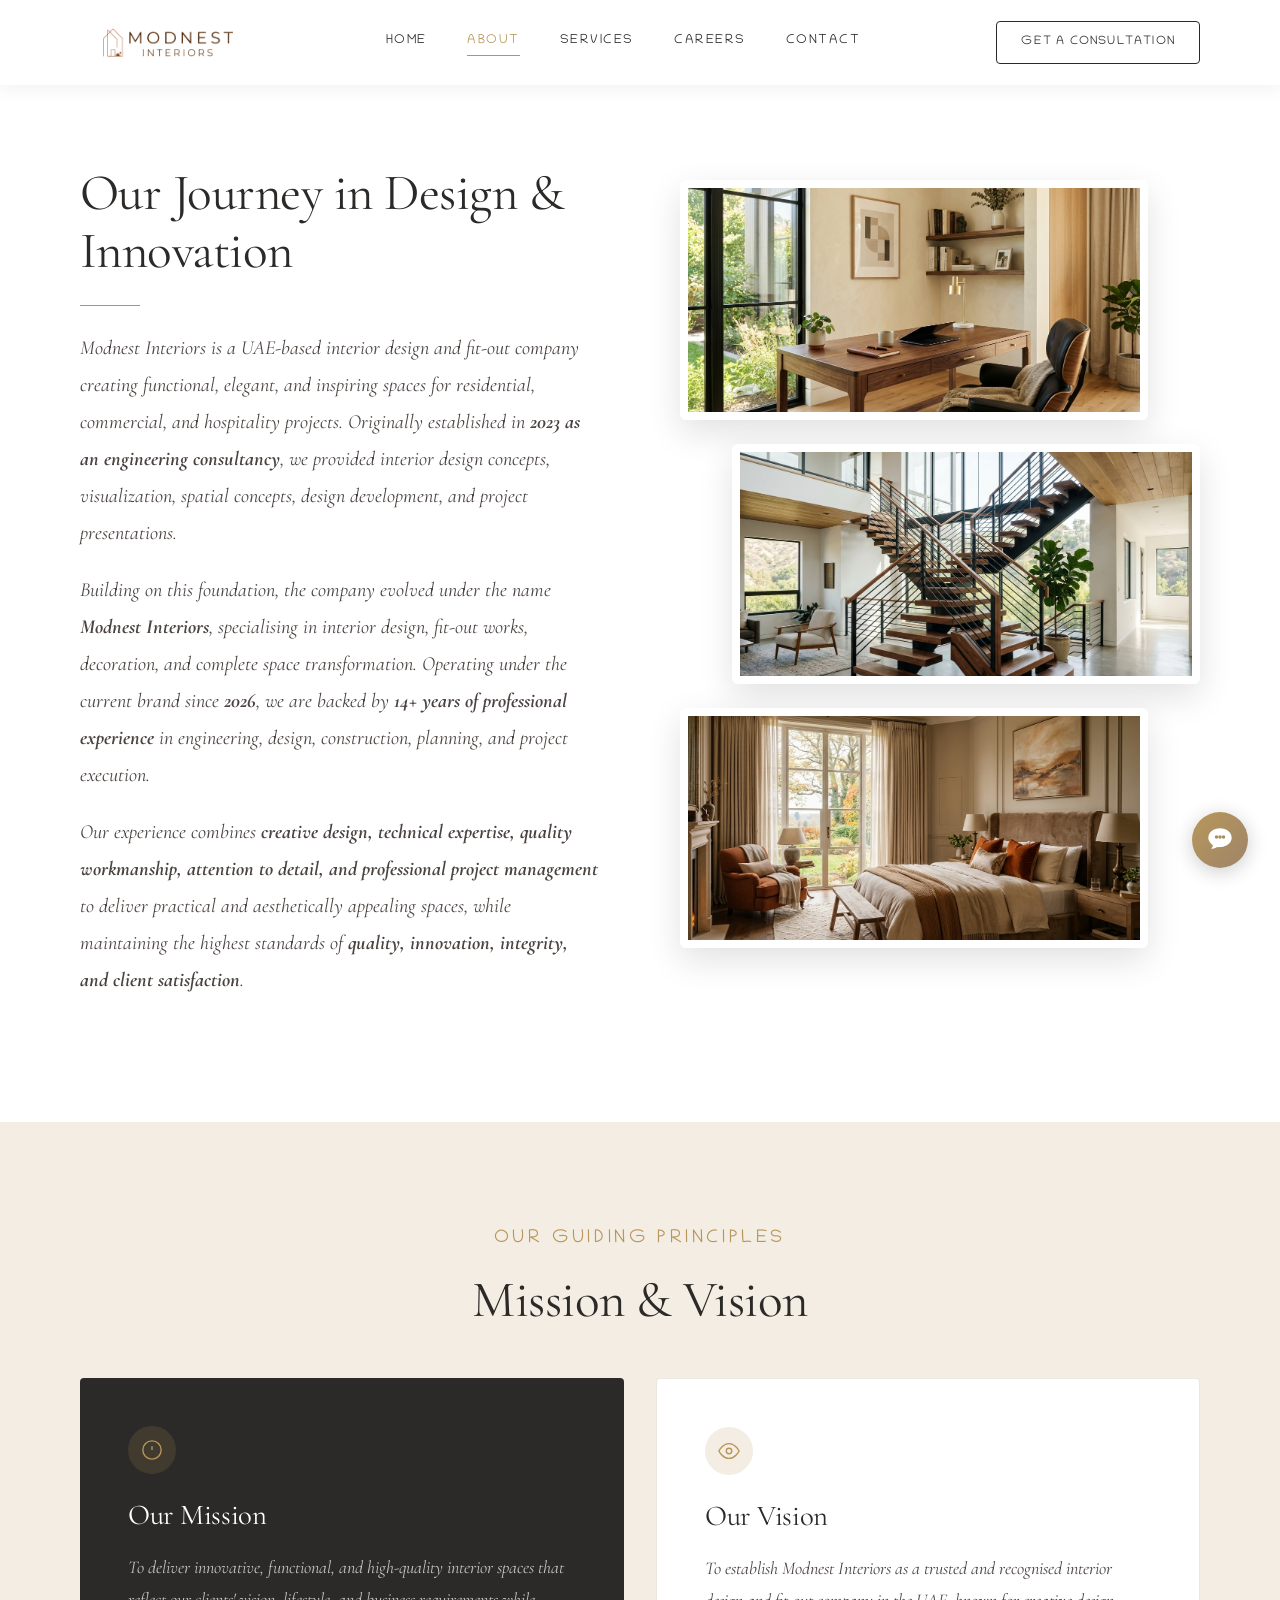
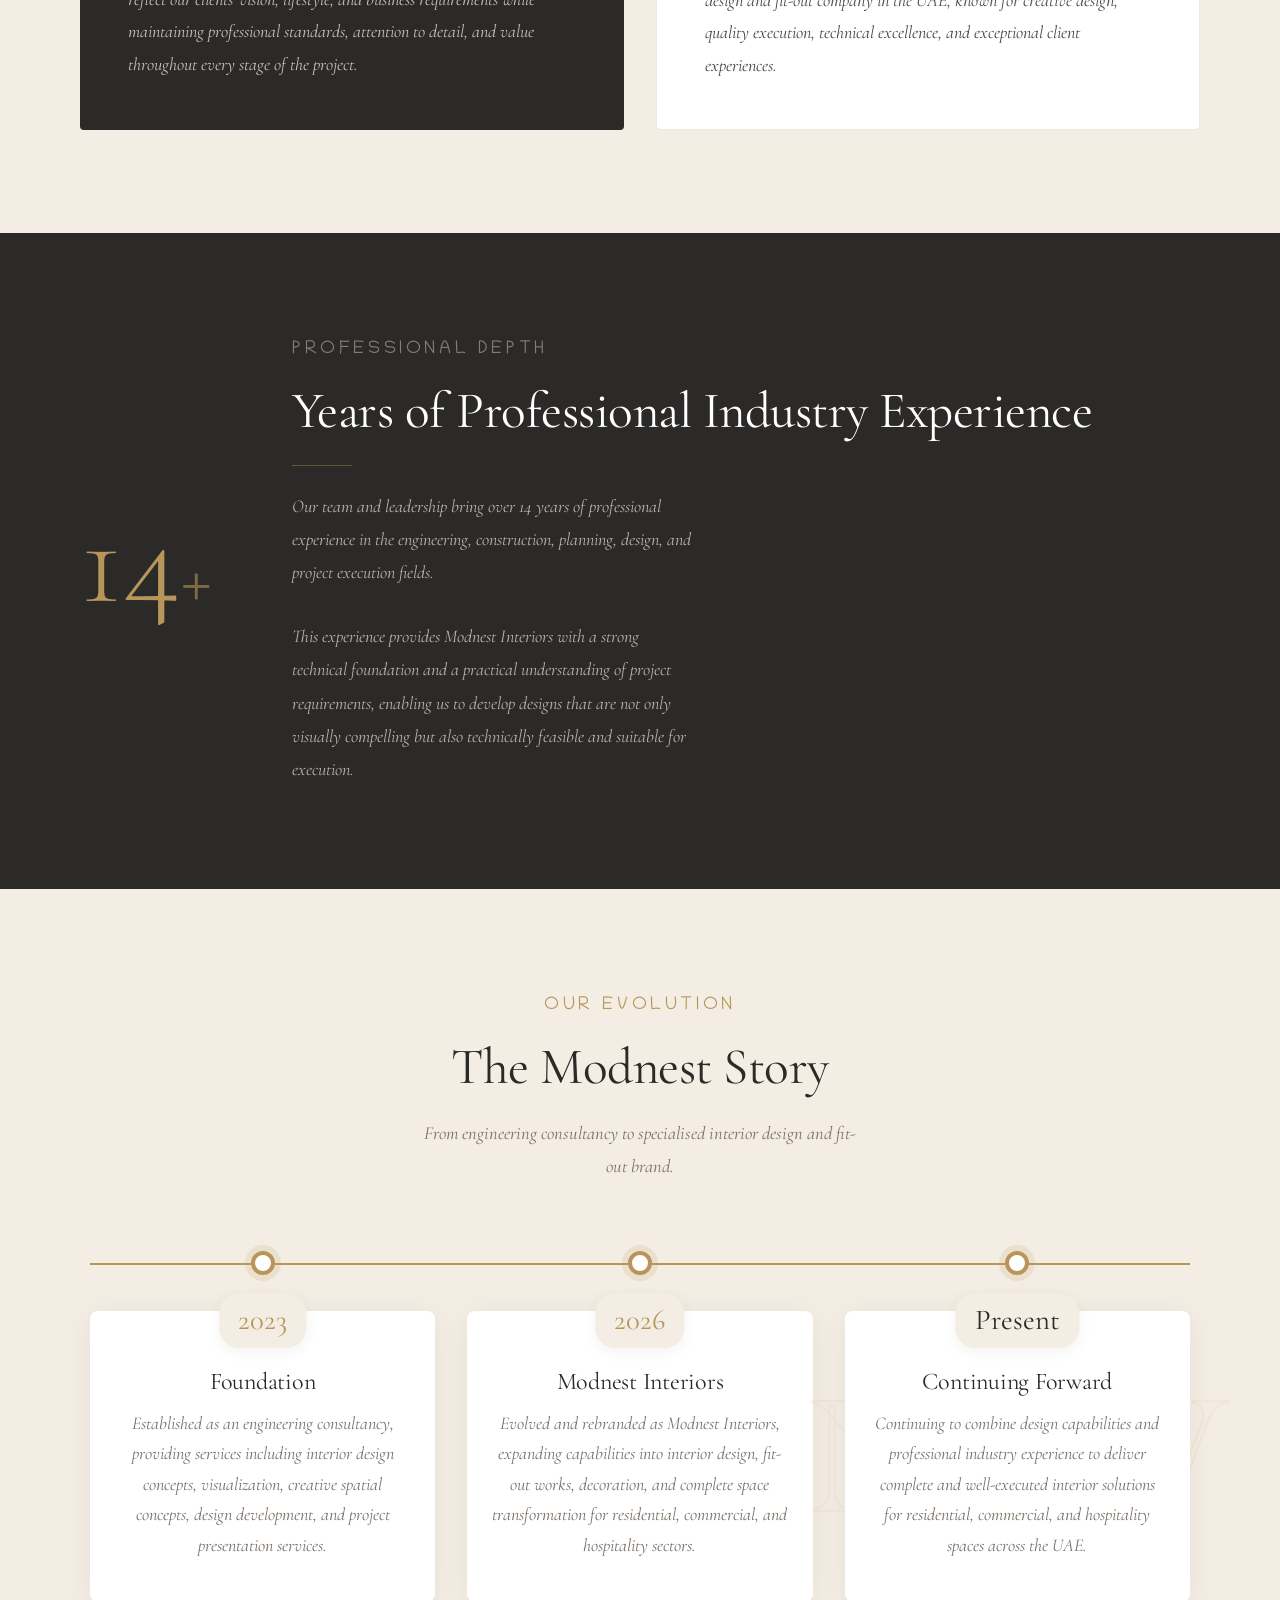
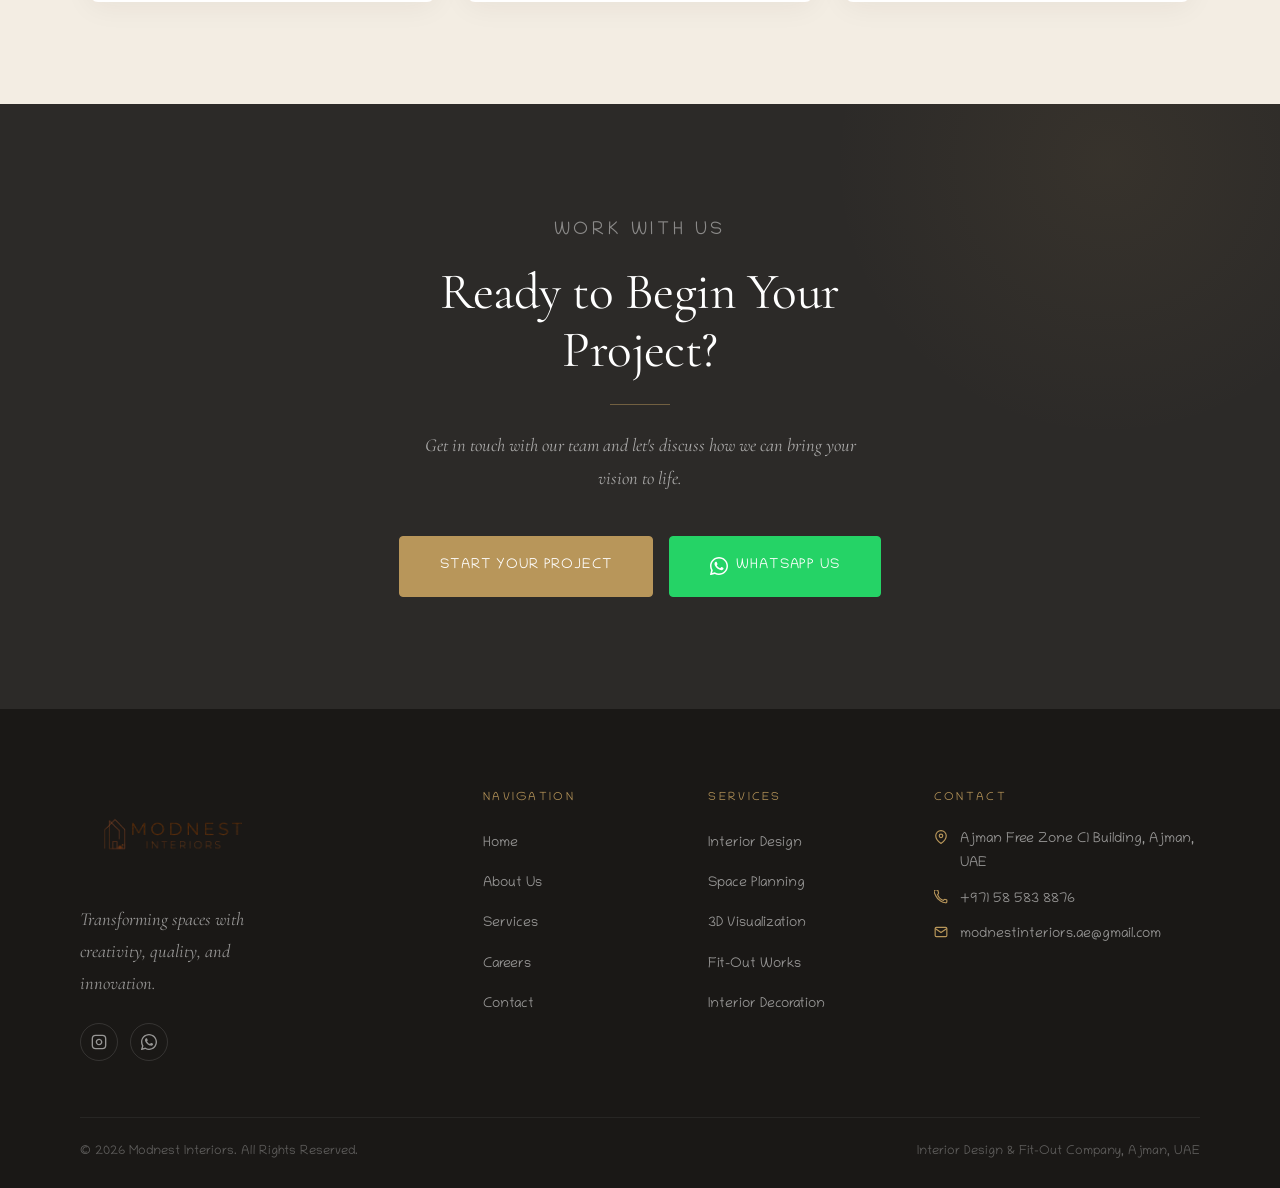
==== commit 349bcd66: "new1" ====
--- a/about.html
+++ b/about.html
@@ -68,16 +68,16 @@
             <!-- <span class="section-label">Our Background</span> -->
             <h2 class="section-title" id="story-heading">Our Journey in Design &amp; Innovation</h2>
             <div class="divider"></div>
-            <p class="reveal">Modnest Interiors is a UAE-based interior design and fit-out company creating functional,
+            <p class="reveal" style="font-size: 20px;">Modnest Interiors is a UAE-based interior design and fit-out company creating functional,
               elegant, and inspiring spaces for residential, commercial, and hospitality projects. Originally
               established in <strong>2023 as an engineering consultancy</strong>, we provided interior design concepts,
               visualization, spatial concepts, design development, and project presentations.</p>
-            <p class="reveal reveal-delay-1">Building on this foundation, the company evolved under the name
+            <p class="reveal reveal-delay-1" style="font-size: 20px;">Building on this foundation, the company evolved under the name
               <strong>Modnest Interiors</strong>, specialising in interior design, fit-out works, decoration, and
               complete space transformation. Operating under the current brand since <strong>2026</strong>, we are
               backed by <strong>14+ years of professional experience</strong> in engineering, design, construction,
               planning, and project execution.</p>
-            <p class="reveal reveal-delay-2">Our experience combines <strong>creative design, technical expertise,
+            <p class="reveal reveal-delay-2" style="font-size: 20px;">Our experience combines <strong>creative design, technical expertise,
                 quality workmanship, attention to detail, and professional project management</strong> to deliver
               practical and aesthetically appealing spaces, while maintaining the highest standards of <strong>quality,
                 innovation, integrity, and client satisfaction</strong>.</p>
--- a/css/style.css
+++ b/css/style.css
@@ -58,6 +58,7 @@
 }
 
 body {
+  font-size: 18px;
   font-family: var(--sans);
   background-color: var(--bg);
   color: var(--text-body);
@@ -147,9 +148,23 @@
   letter-spacing: -0.01em;
 }
 
+/* Base style for all descriptions and paragraphs */
+p,
+.section-subtitle,
+.stat-desc,
+.service-desc,
+.why-slide-desc,
+.sector-desc,
+.page-hero-subtitle {
+  font-family: 'Cormorant Garamond', Georgia, serif;
+  font-style: italic;
+  font-weight: 400; /* Regular */
+  font-size: 1.15rem; /* Standard readable size */
+}
+
 .section-label {
   font-family: var(--sans);
-  font-size: 0.75rem;
+  font-size: 1.125rem;
   font-weight: 500;
   letter-spacing: 0.2em;
   text-transform: uppercase;
@@ -168,15 +183,9 @@
 }
 
 .section-subtitle {
-  font-size: clamp(0.95rem, 1.5vw, 1.1rem);
   color: var(--text-muted);
   max-width: 55ch;
   line-height: 1.8;
-  font-family: 'Cormorant Garamond', Georgia, serif;
-  font-style: italic;
-  font-weight: 300;
-  font-size: 20px;
-  /* Regular / Medium */
 }
 
 .text-center {
@@ -193,7 +202,7 @@
   align-items: center;
   gap: 0.5rem;
   padding: 0.875rem 2rem;
-  font-size: 0.875rem;
+  font-size: 12px;
   font-weight: 500;
   letter-spacing: 0.06em;
   text-transform: uppercase;
@@ -256,12 +265,12 @@
 
 .btn-lg {
   padding: 1.1rem 2.5rem;
-  font-size: 0.9rem;
+  font-size: 14px;
 }
 
 .btn-sm {
   padding: 0.6rem 1.25rem;
-  font-size: 0.8rem;
+  font-size: 14px;
 }
 
 /* ---- Divider ---- */
@@ -411,7 +420,7 @@
 
 .btn-cta {
   padding: 0.65rem 1.5rem;
-  font-size: 0.78rem;
+  font-size: 12px;
   font-weight: 500;
   letter-spacing: 0.1em;
   text-transform: uppercase;
@@ -597,7 +606,9 @@
 }
 
 .hero-label {
-  font-size: 0.75rem;
+  font-family: var(--sans);
+  font-style: normal;
+  font-size: 1.125rem;
   font-weight: 500;
   letter-spacing: 0.25em;
   text-transform: uppercase;
@@ -622,7 +633,7 @@
 }
 
 .hero-subtitle {
-  font-size: clamp(1rem, 1.5vw, 1.15rem);
+  font-size: clamp(1.125rem, 1.5vw, 1.15rem);
   color: rgba(255, 255, 255, 0.82);
   max-width: 480px;
   line-height: 1.75;
@@ -649,7 +660,7 @@
   align-items: center;
   gap: 0.5rem;
   color: rgba(255, 255, 255, 0.6);
-  font-size: 0.7rem;
+  font-size: 1.125rem;
   letter-spacing: 0.15em;
   text-transform: uppercase;
   animation: fadeInUp 1s 1.2s both;
@@ -748,7 +759,7 @@
 }
 
 .intro-image-badge .badge-text {
-  font-size: 0.68rem;
+  font-size: 1.125rem;
   letter-spacing: 0.08em;
   text-transform: uppercase;
   color: var(--text-muted);
@@ -776,7 +787,7 @@
 
 .intro-marquee span {
   font-family: var(--sans);
-  font-size: 0.95rem;
+  font-size: 1.125rem;
   font-weight: 500;
   letter-spacing: 0.12em;
   text-transform: uppercase;
@@ -849,7 +860,7 @@
 }
 
 .stat-label {
-  font-size: 0.8rem;
+  font-size: 1.125rem;
   letter-spacing: 0.15em;
   text-transform: uppercase;
   color: rgba(255, 255, 255, 0.5);
@@ -857,7 +868,6 @@
 }
 
 .stat-desc {
-  font-size: 0.875rem;
   color: rgba(255, 255, 255, 0.65);
   max-width: 200px;
   margin-inline: auto;
@@ -933,7 +943,6 @@
 }
 
 .service-desc {
-  font-size: 0.875rem;
   color: var(--text-muted);
   line-height: 1.7;
 }
@@ -1019,7 +1028,7 @@
 }
 
 .sector-tag {
-  font-size: 0.7rem;
+  font-size: 1.125rem;
   letter-spacing: 0.2em;
   text-transform: uppercase;
   color: rgba(255, 255, 255, 0.75);
@@ -1038,7 +1047,6 @@
 }
 
 .sector-desc {
-  font-size: 0.875rem;
   color: rgba(255, 255, 255, 0.75);
   line-height: 1.6;
   max-height: 0;
@@ -1154,7 +1162,7 @@
 /* ---- Cue hint ---- */
 .why-slide-cue {
   font-family: var(--sans);
-  font-size: 0.68rem;
+  font-size: 1.125rem;
   letter-spacing: 0.15em;
   text-transform: uppercase;
   color: rgba(255, 255, 255, 0.5);
@@ -1199,8 +1207,6 @@
 
 /* ---- Description on back panel ---- */
 .why-slide-desc {
-  font-family: var(--sans);
-  font-size: 1.05rem;
   color: var(--white);
   line-height: 1.8;
   text-align: center;
@@ -1218,7 +1224,7 @@
 }
 
 .why-footer p {
-  font-size: 1rem;
+  font-size: 1.125rem;
   color: var(--text-body);
   line-height: 1.8;
 }
@@ -1298,13 +1304,14 @@
 }
 
 .footer-brand p {
-  font-size: 0.875rem;
   line-height: 1.75;
   max-width: 28ch;
   color: rgba(255, 255, 255, 0.55);
 }
 
 .footer-heading {
+  font-family: var(--sans);
+  font-style: normal;
   font-size: 0.72rem;
   letter-spacing: 0.2em;
   text-transform: uppercase;
@@ -1380,6 +1387,8 @@
 }
 
 .footer-copyright {
+  font-family: var(--sans);
+  font-style: normal;
   font-size: 0.8rem;
   color: rgba(255, 255, 255, 0.3);
 }
@@ -1540,7 +1549,7 @@
 }
 
 .page-hero-label {
-  font-size: 0.72rem;
+  font-size: 1.125rem;
   letter-spacing: 0.22em;
   text-transform: uppercase;
   color: var(--gold);
@@ -1557,7 +1566,7 @@
 }
 
 .page-hero-subtitle {
-  font-size: 1.05rem;
+  font-size: 1.125rem;
   color: var(--text-muted);
   max-width: 55ch;
   margin-top: 1rem;
@@ -1580,7 +1589,7 @@
 }
 
 .about-story p {
-  font-size: 1rem;
+  font-size: 1.125rem;
   line-height: 1.85;
   color: var(--text-body);
   margin-bottom: 1.25rem;
@@ -1637,7 +1646,7 @@
 }
 
 .about-image-caption {
-  font-size: 0.8rem;
+  font-size: 1.125rem;
   color: var(--text-muted);
   margin-top: 0.75rem;
   letter-spacing: 0.06em;
@@ -1706,7 +1715,7 @@
 }
 
 .mv-text {
-  font-size: 1rem;
+  font-size: 1.125rem;
   line-height: 1.8;
 }
 
@@ -1784,7 +1793,7 @@
 }
 
 .value-desc {
-  font-size: 0.875rem;
+  font-size: 1.125rem;
   color: var(--text-muted);
   line-height: 1.7;
 }
@@ -1915,7 +1924,7 @@
 }
 
 .timeline-desc-new {
-  font-size: 0.95rem;
+  font-size: 1.125rem;
   color: var(--text-muted);
   line-height: 1.7;
 }
@@ -2035,7 +2044,7 @@
 }
 
 .exp-content p {
-  font-size: 1rem;
+  font-size: 1.125rem;
   line-height: 1.85;
   color: rgba(255, 255, 255, 0.65);
   max-width: 50ch;
@@ -2179,7 +2188,7 @@
 
 .service-slide-num {
   font-family: var(--serif);
-  font-size: 0.75rem;
+  font-size: 1.125rem;
   color: var(--gold);
   letter-spacing: 0.1em;
   margin-bottom: 0.5rem;
@@ -2194,7 +2203,7 @@
 }
 
 .service-slide-desc {
-  font-size: 0.85rem;
+  font-size: 1.125rem;
   line-height: 1.4;
   color: rgba(255, 255, 255, 0.85);
   display: -webkit-box;
@@ -2289,7 +2298,7 @@
 }
 
 .sector-detail-desc {
-  font-size: 0.9rem;
+  font-size: 1.125rem;
   color: var(--text-muted);
   line-height: 1.75;
 }
@@ -2337,13 +2346,13 @@
 
 .wj-title {
   font-family: var(--serif);
-  font-size: 1.1rem;
+  font-size: 1.125rem;
   color: var(--charcoal);
   margin-bottom: 0.5rem;
 }
 
 .wj-desc {
-  font-size: 0.875rem;
+  font-size: 1.125rem;
   color: var(--text-muted);
   line-height: 1.65;
 }
@@ -2370,7 +2379,7 @@
 }
 
 .no-openings-box p {
-  font-size: 0.95rem;
+  font-size: 1.125rem;
   color: var(--text-muted);
   max-width: 45ch;
   margin-inline: auto;
@@ -2404,7 +2413,7 @@
 }
 
 .contact-info>p {
-  font-size: 0.95rem;
+  font-size: 1.125rem;
   color: var(--text-muted);
   line-height: 1.8;
   margin-bottom: 2.5rem;
@@ -2431,7 +2440,7 @@
 }
 
 .contact-detail-label {
-  font-size: 0.72rem;
+  font-size: 1.125rem;
   letter-spacing: 0.15em;
   text-transform: uppercase;
   color: var(--text-muted);
@@ -2440,7 +2449,7 @@
 }
 
 .contact-detail-value {
-  font-size: 0.9rem;
+  font-size: 1.125rem;
   color: var(--charcoal);
   line-height: 1.6;
 }
@@ -2462,7 +2471,7 @@
 }
 
 .contact-social h4 {
-  font-size: 0.72rem;
+  font-size: 1.125rem;
   letter-spacing: 0.15em;
   text-transform: uppercase;
   color: var(--text-muted);
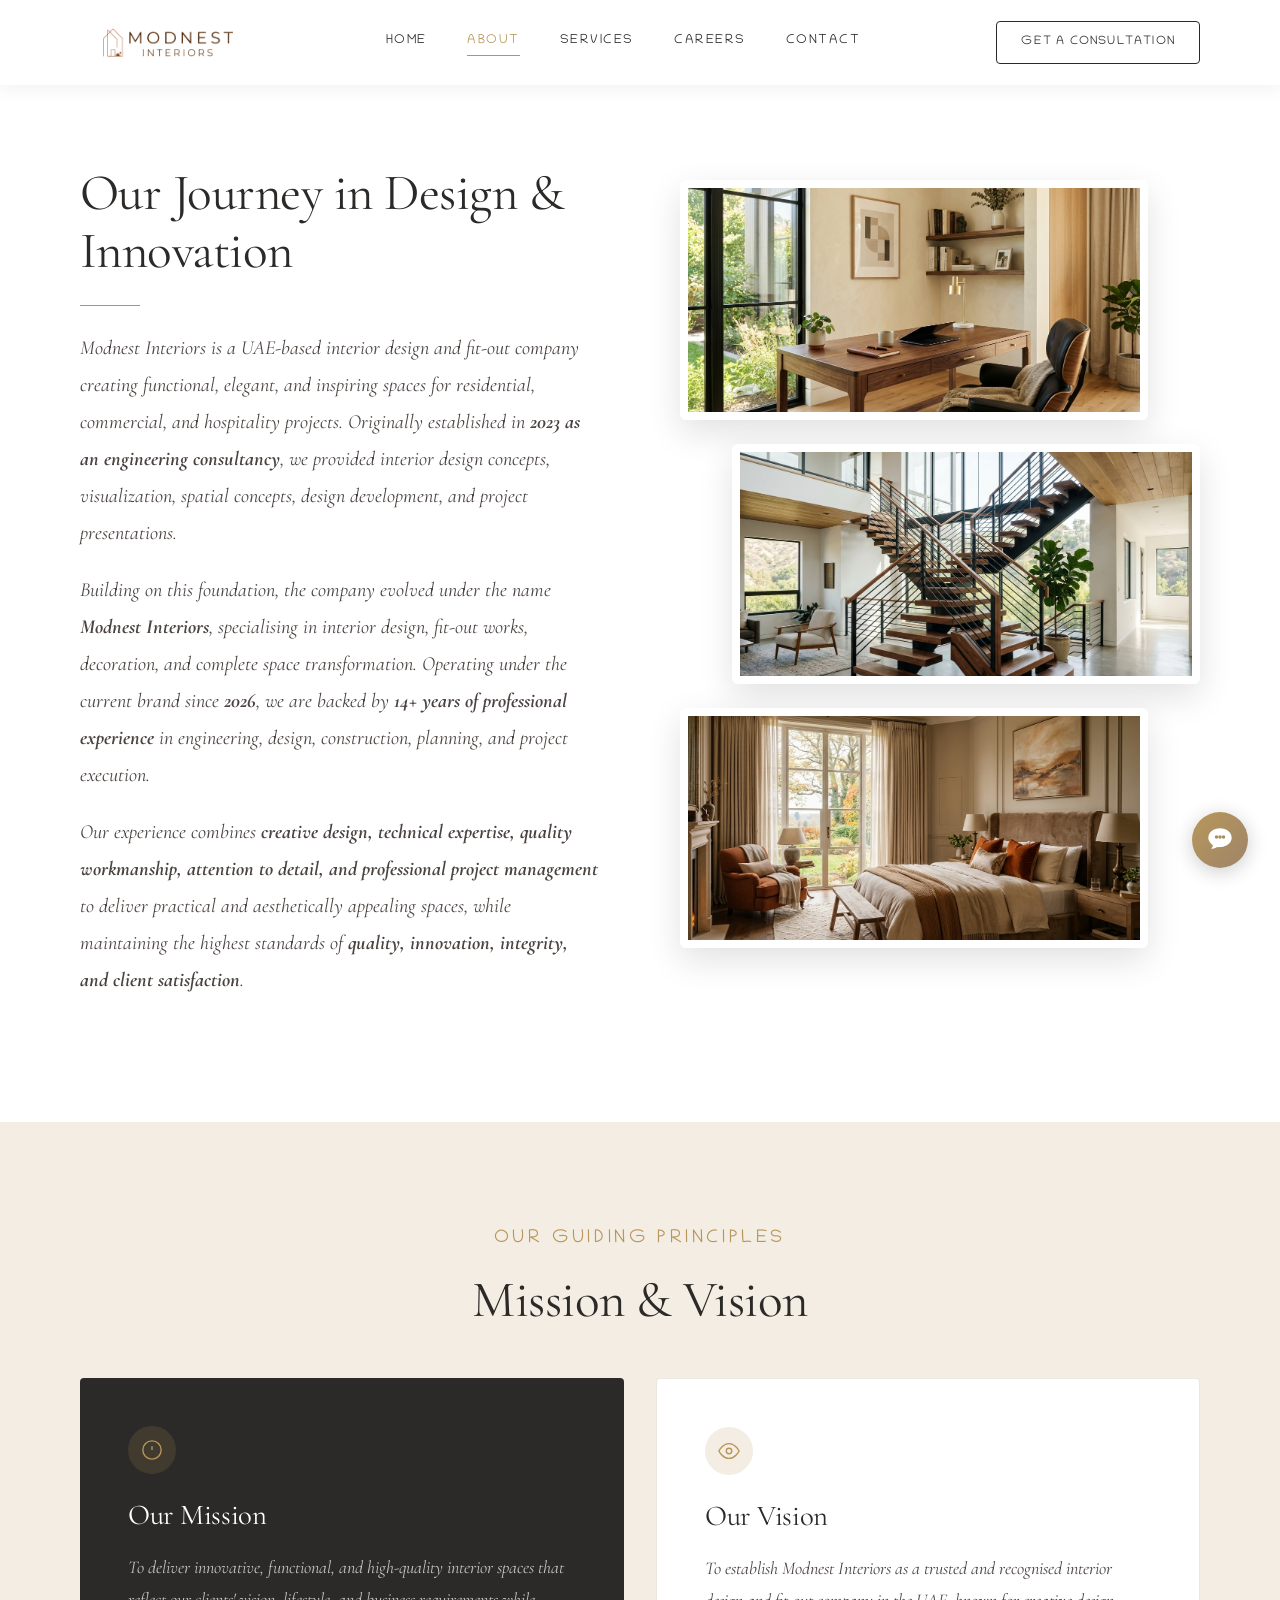
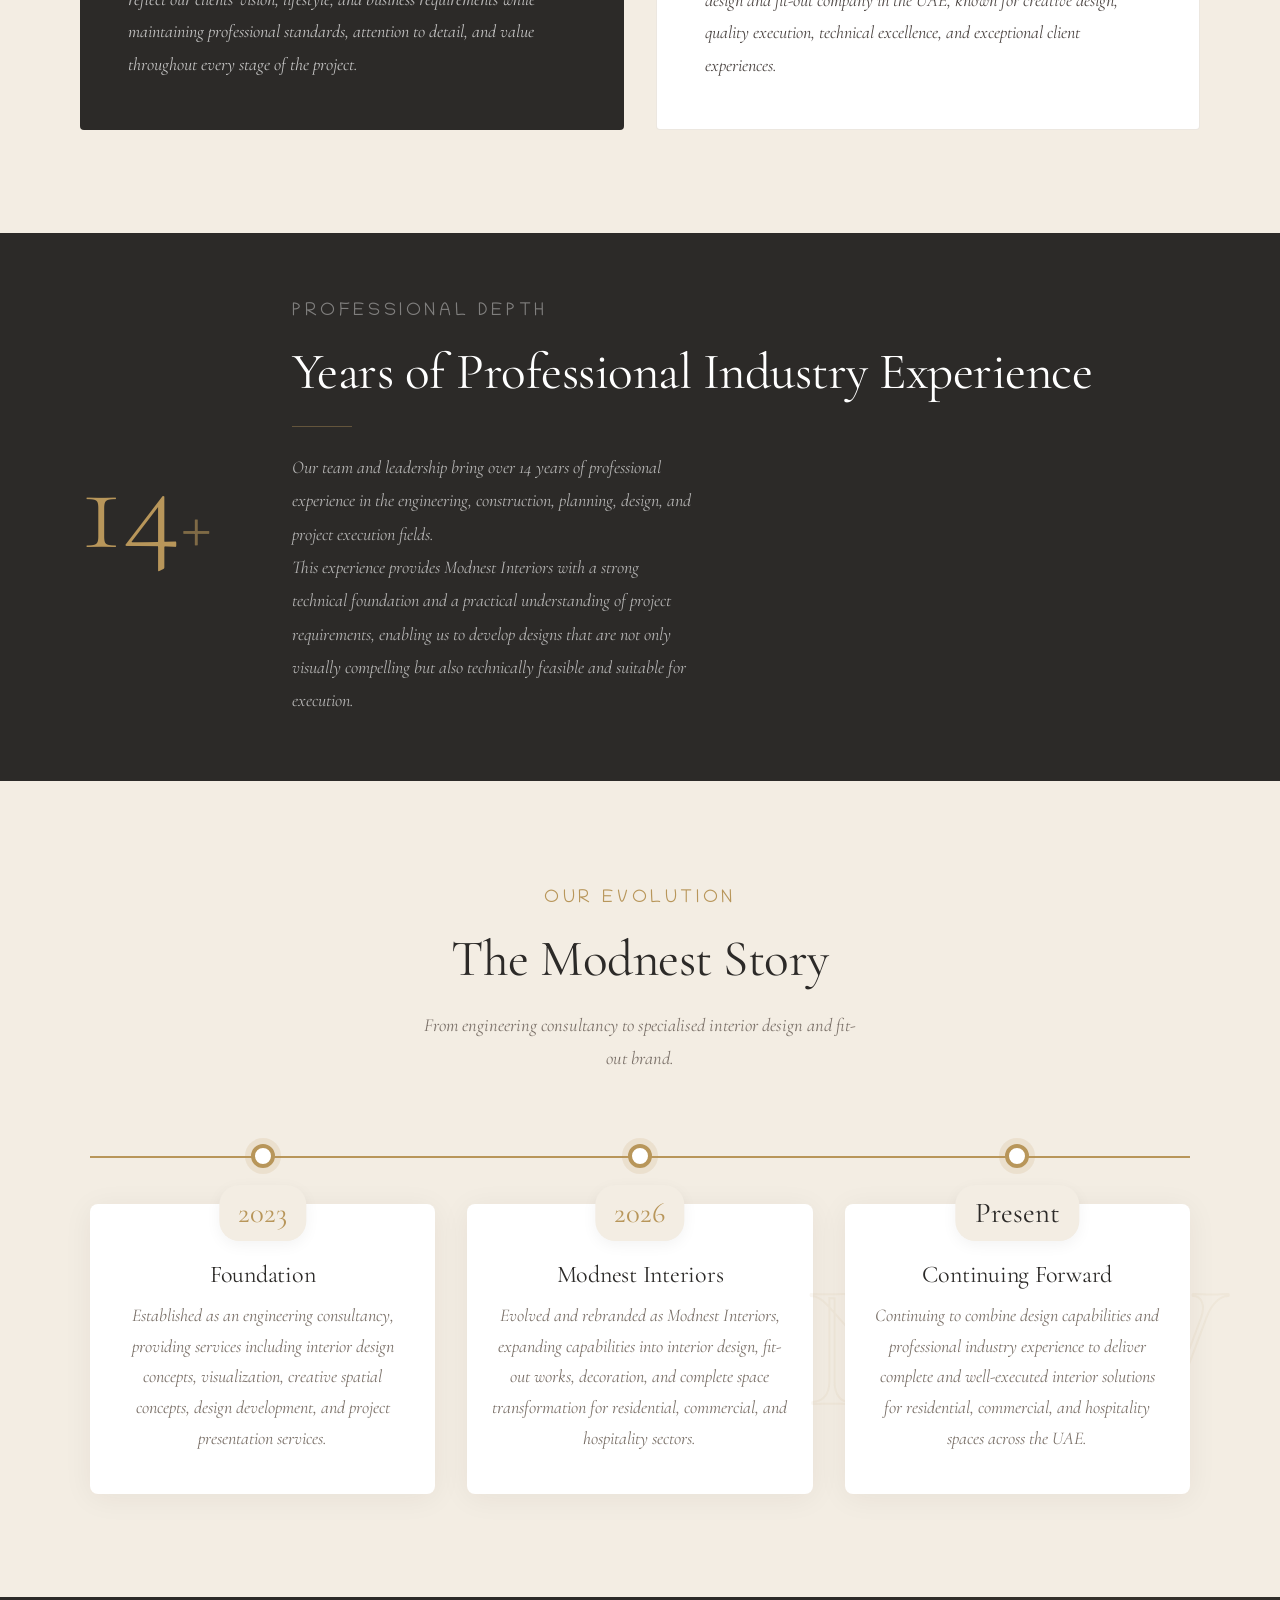
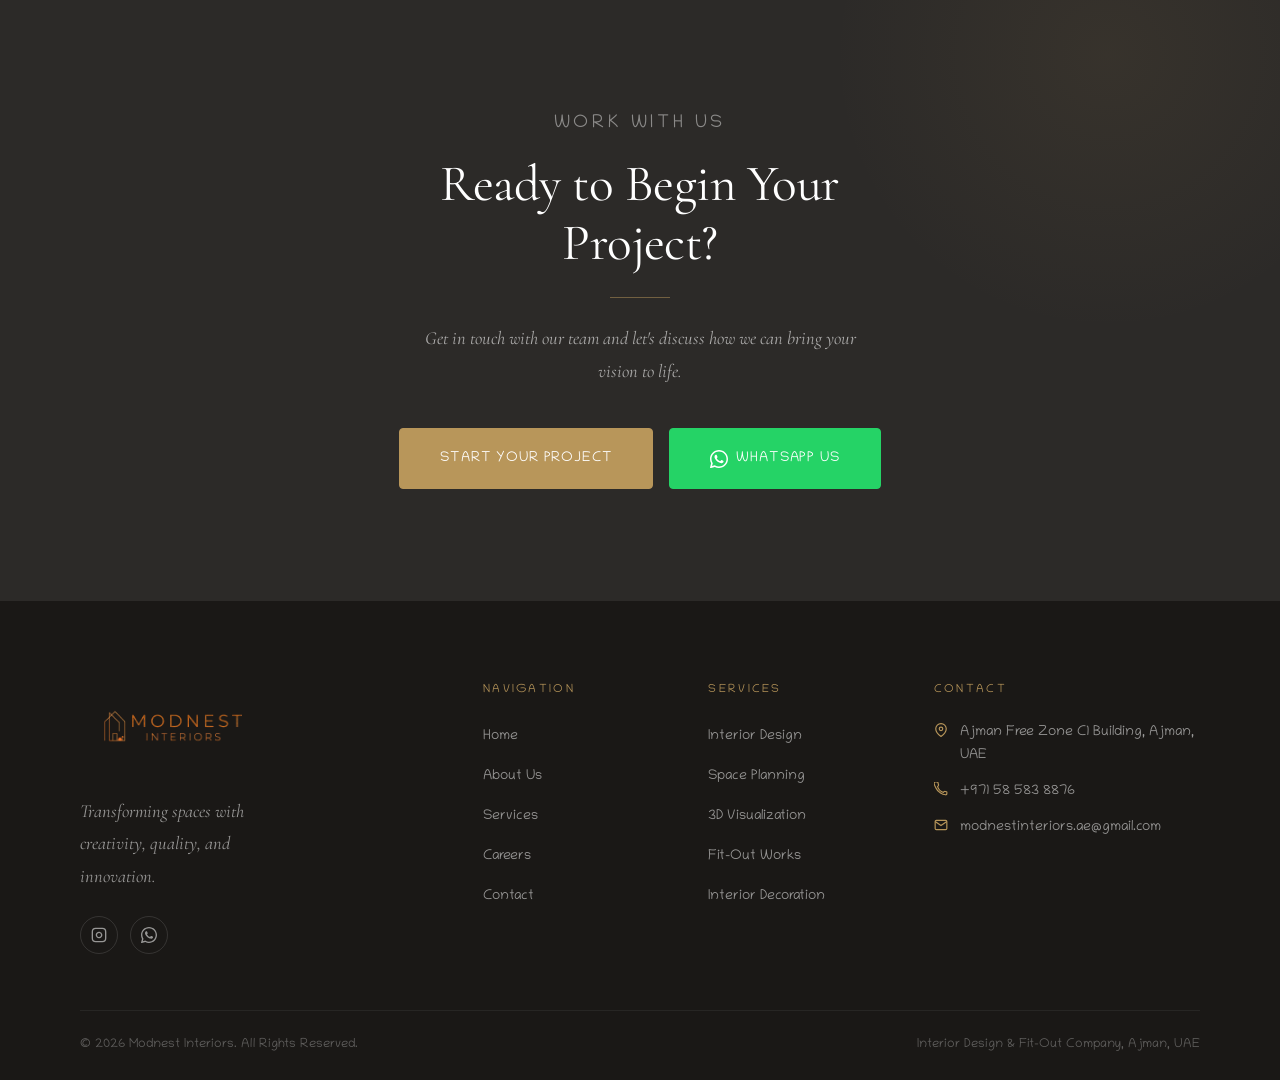
==== commit 2725e663: "ffhfhhf" ====
--- a/about.html
+++ b/about.html
@@ -187,7 +187,6 @@
             <div class="divider" style="background:rgba(184,150,90,0.4);"></div>
             <p class="reveal reveal-delay-1">Our team and leadership bring over 14 years of professional experience in
               the engineering, construction, planning, design, and project execution fields.</p>
-            <br />
             <p class="reveal reveal-delay-2">This experience provides Modnest Interiors with a strong technical
               foundation and a practical understanding of project requirements, enabling us to develop designs that are
               not only visually compelling but also technically feasible and suitable for execution.</p>
--- a/css/style.css
+++ b/css/style.css
@@ -1299,8 +1299,9 @@
   height: 90px;
   width: auto;
   margin-bottom: 1.5rem;
-  filter: brightness(0.92);
-  opacity: 0.9;
+  mix-blend-mode: screen;
+  filter: brightness(1.8) saturate(1.2);
+  opacity: 1;
 }
 
 .footer-brand p {
@@ -2019,7 +2020,7 @@
 
 /* Experience highlight */
 .exp-section {
-  padding-block: var(--section-py);
+  padding-block: clamp(2.5rem, 5vw, 4rem);
   background: var(--charcoal);
 }
 
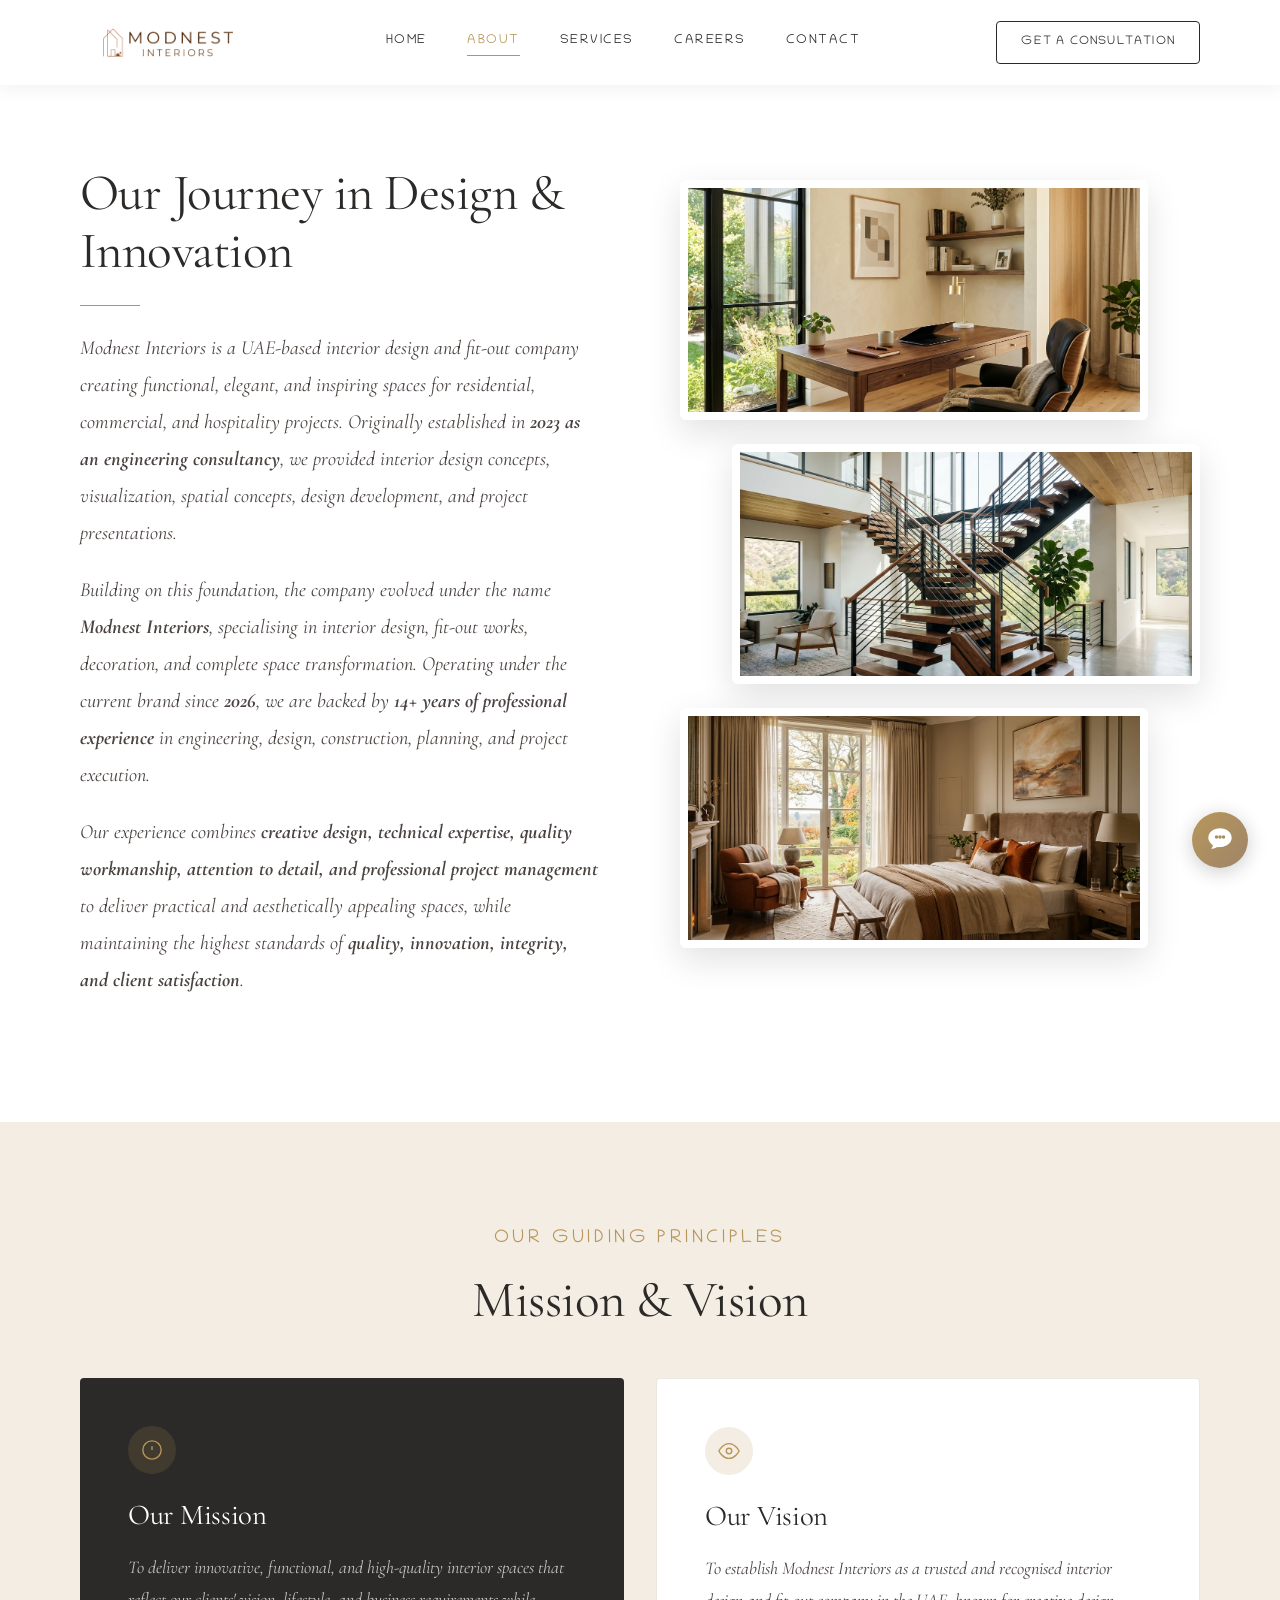
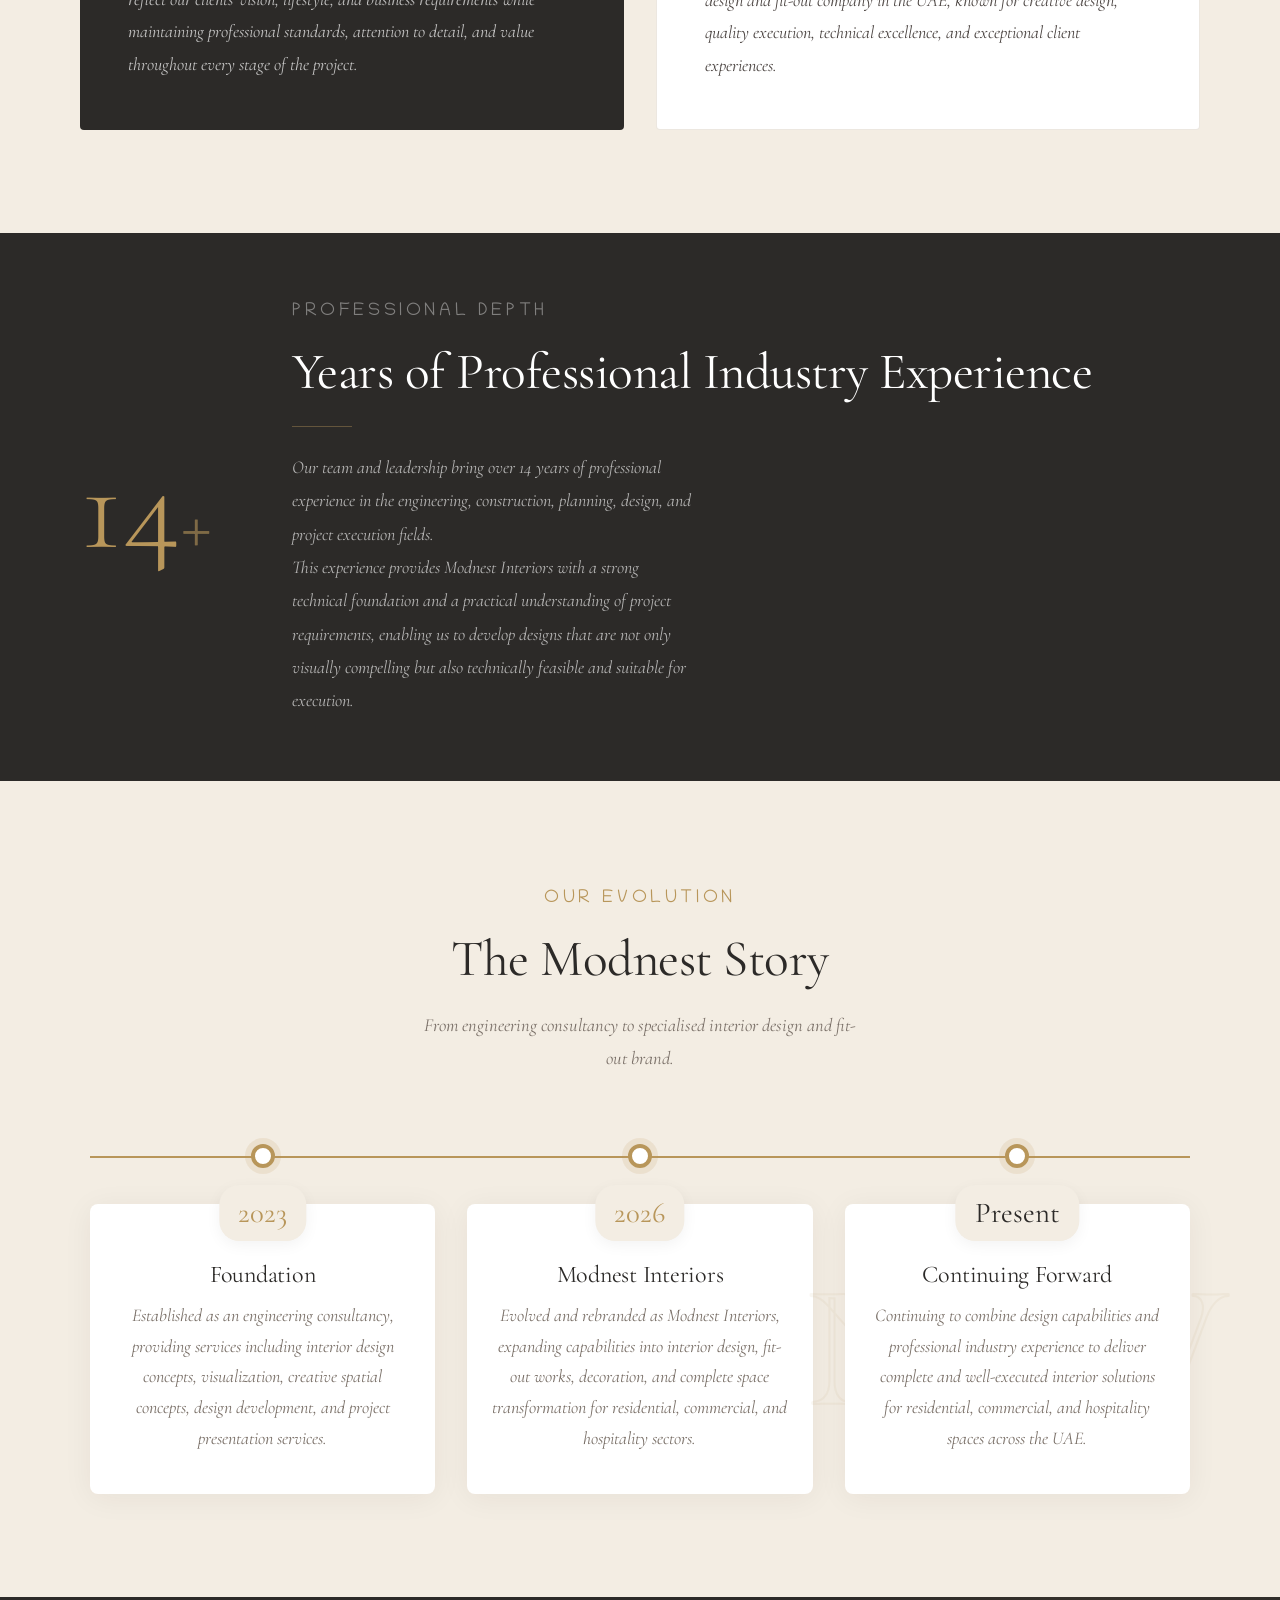
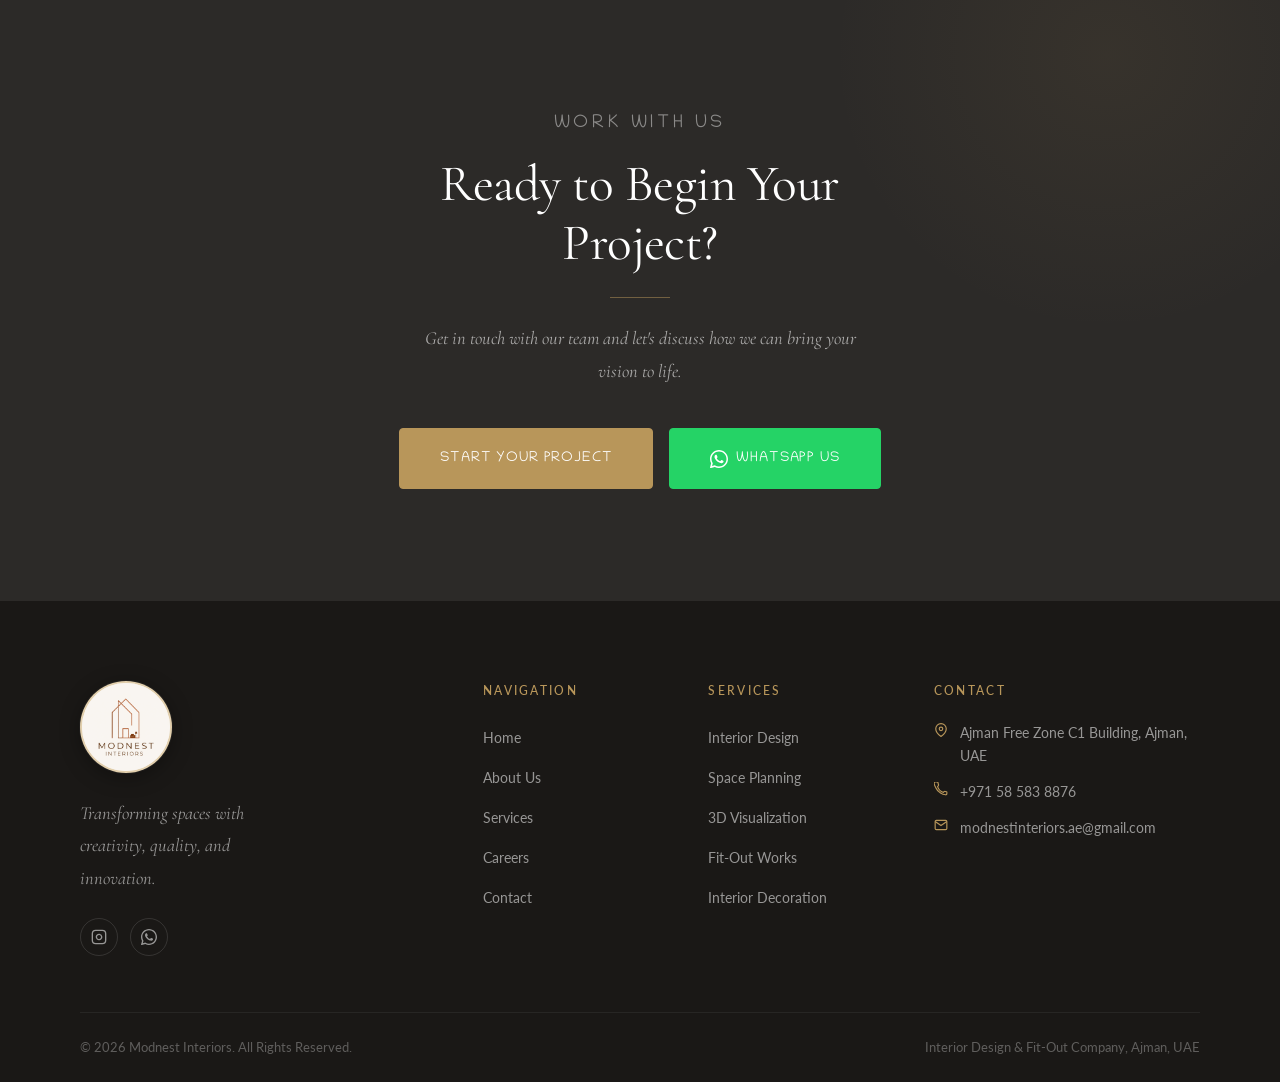
==== commit f3e295b5: "newwwwwwiw" ====
--- a/about.html
+++ b/about.html
@@ -68,16 +68,20 @@
             <!-- <span class="section-label">Our Background</span> -->
             <h2 class="section-title" id="story-heading">Our Journey in Design &amp; Innovation</h2>
             <div class="divider"></div>
-            <p class="reveal" style="font-size: 20px;">Modnest Interiors is a UAE-based interior design and fit-out company creating functional,
+            <p class="reveal" style="font-size: 20px;">Modnest Interiors is a UAE-based interior design and fit-out
+              company creating functional,
               elegant, and inspiring spaces for residential, commercial, and hospitality projects. Originally
               established in <strong>2023 as an engineering consultancy</strong>, we provided interior design concepts,
               visualization, spatial concepts, design development, and project presentations.</p>
-            <p class="reveal reveal-delay-1" style="font-size: 20px;">Building on this foundation, the company evolved under the name
+            <p class="reveal reveal-delay-1" style="font-size: 20px;">Building on this foundation, the company evolved
+              under the name
               <strong>Modnest Interiors</strong>, specialising in interior design, fit-out works, decoration, and
               complete space transformation. Operating under the current brand since <strong>2026</strong>, we are
               backed by <strong>14+ years of professional experience</strong> in engineering, design, construction,
-              planning, and project execution.</p>
-            <p class="reveal reveal-delay-2" style="font-size: 20px;">Our experience combines <strong>creative design, technical expertise,
+              planning, and project execution.
+            </p>
+            <p class="reveal reveal-delay-2" style="font-size: 20px;">Our experience combines <strong>creative design,
+                technical expertise,
                 quality workmanship, attention to detail, and professional project management</strong> to deliver
               practical and aesthetically appealing spaces, while maintaining the highest standards of <strong>quality,
                 innovation, integrity, and client satisfaction</strong>.</p>
@@ -282,7 +286,7 @@
     <div class="container">
       <div class="footer-grid">
         <div class="footer-brand">
-          <img src="assets/logo.png" alt="Modnest Interiors Logo" class="logo-footer" />
+          <img src="assets/footer-logo.png" alt="Modnest Interiors Logo" class="logo-footer" />
           <p>Transforming spaces with creativity, quality, and innovation.</p>
           <div class="social-links">
             <a href="https://www.instagram.com/modnestinteriors_ae?igsi=MWZ4bWphNGYyOWVhaw==&utm_source=ig_contact_invite"
--- a/css/style.css
+++ b/css/style.css
@@ -1,3004 +1,3025 @@
-/* ============================================================
-   MODNEST INTERIORS — DESIGN SYSTEM & GLOBAL STYLES
-   Premium beige / warm neutral aesthetic
-   ============================================================ */
-
-/* ---- Google Fonts ---- */
-@import url('https://fonts.googleapis.com/css2?family=Chilanka&family=Cormorant+Garamond:ital,wght@0,300;0,400;0,500;0,600;1,300;1,400&family=Inter:wght@300;400;500;600&display=swap');
-
-/* ---- CSS Custom Properties ---- */
-:root {
-  --bg: #FAF8F5;
-  --cream: #F3EDE3;
-  --beige: #E8DDD0;
-  --beige-mid: #D4C4B0;
-  --taupe: #9E856A;
-  --brown: #6B4F35;
-  --gold: #B8965A;
-  --charcoal: #2C2A28;
-  --dark: #1A1816;
-  --text-body: #4A4340;
-  --text-muted: #7A7068;
-  --white: #FFFFFF;
-  --border: rgba(180, 160, 130, 0.25);
-  --border-light: rgba(180, 160, 130, 0.12);
-
-  --serif: 'Cormorant Garamond', Georgia, serif;
-  --sans: 'Chilanka', system-ui, -apple-system, sans-serif;
-
-  --radius-sm: 4px;
-  --radius-md: 8px;
-  --radius-lg: 16px;
-
-  --shadow-soft: 0 4px 30px rgba(44, 42, 40, 0.06);
-  --shadow-card: 0 2px 20px rgba(44, 42, 40, 0.08);
-  --shadow-hover: 0 8px 40px rgba(44, 42, 40, 0.14);
-
-  --transition: 0.35s cubic-bezier(0.4, 0, 0.2, 1);
-  --transition-fast: 0.2s ease;
-
-  --container: 1200px;
-  --gutter: clamp(1.25rem, 5vw, 2.5rem);
-  --section-py: clamp(4rem, 8vw, 8rem);
-}
-
-/* ---- Reset & Base ---- */
-*,
-*::before,
-*::after {
-  box-sizing: border-box;
-  margin: 0;
-  padding: 0;
-}
-
-html {
-  scroll-behavior: smooth;
-  font-size: 16px;
-  -webkit-text-size-adjust: 100%;
-}
-
-body {
-  font-size: 18px;
-  font-family: var(--sans);
-  background-color: var(--bg);
-  color: var(--text-body);
-  line-height: 1.7;
-  overflow-x: hidden;
-}
-
-img {
-  display: block;
-  max-width: 100%;
-  height: auto;
-  object-fit: cover;
-}
-
-a {
-  color: inherit;
-  text-decoration: none;
-}
-
-button {
-  font-family: var(--sans);
-  cursor: pointer;
-  border: none;
-  background: none;
-}
-
-input,
-textarea,
-select {
-  font-family: var(--sans);
-  font-size: 1rem;
-}
-
-ul {
-  list-style: none;
-}
-
-@media (prefers-reduced-motion: reduce) {
-
-  *,
-  *::before,
-  *::after {
-    animation-duration: 0.01ms !important;
-    transition-duration: 0.01ms !important;
-    scroll-behavior: auto !important;
-  }
-}
-
-/* ---- Layout Utilities ---- */
-.container {
-  max-width: var(--container);
-  margin-inline: auto;
-  padding-inline: var(--gutter);
-}
-
-.section-py {
-  padding-block: var(--section-py);
-}
-
-.grid-2 {
-  display: grid;
-  grid-template-columns: repeat(2, 1fr);
-  gap: 2rem;
-}
-
-.grid-3 {
-  display: grid;
-  grid-template-columns: repeat(3, 1fr);
-  gap: 2rem;
-}
-
-.grid-4 {
-  display: grid;
-  grid-template-columns: repeat(4, 1fr);
-  gap: 2rem;
-}
-
-/* ---- Typography ---- */
-h1,
-h2,
-h3,
-h4 {
-  font-family: var(--serif);
-  font-weight: 400;
-  line-height: 1.15;
-  color: var(--charcoal);
-  letter-spacing: -0.01em;
-}
-
-/* Base style for all descriptions and paragraphs */
-p,
-.section-subtitle,
-.stat-desc,
-.service-desc,
-.why-slide-desc,
-.sector-desc,
-.page-hero-subtitle {
-  font-family: 'Cormorant Garamond', Georgia, serif;
-  font-style: italic;
-  font-weight: 400; /* Regular */
-  font-size: 1.15rem; /* Standard readable size */
-}
-
-.section-label {
-  font-family: var(--sans);
-  font-size: 1.125rem;
-  font-weight: 500;
-  letter-spacing: 0.2em;
-  text-transform: uppercase;
-  color: var(--gold);
-  display: block;
-  margin-bottom: 1rem;
-}
-
-.section-title {
-  font-family: var(--serif);
-  font-size: clamp(2rem, 4vw, 3.2rem);
-  font-weight: 400;
-  color: var(--charcoal);
-  line-height: 1.15;
-  margin-bottom: 1.25rem;
-}
-
-.section-subtitle {
-  color: var(--text-muted);
-  max-width: 55ch;
-  line-height: 1.8;
-}
-
-.text-center {
-  text-align: center;
-}
-
-.text-center .section-subtitle {
-  margin-inline: auto;
-}
-
-/* ---- Buttons ---- */
-.btn {
-  display: inline-flex;
-  align-items: center;
-  gap: 0.5rem;
-  padding: 0.875rem 2rem;
-  font-size: 12px;
-  font-weight: 500;
-  letter-spacing: 0.06em;
-  text-transform: uppercase;
-  border-radius: var(--radius-sm);
-  transition: var(--transition);
-  cursor: pointer;
-  white-space: nowrap;
-}
-
-.btn-primary {
-  background: var(--charcoal);
-  color: var(--white);
-  border: 1.5px solid var(--charcoal);
-}
-
-.btn-primary:hover {
-  background: var(--brown);
-  border-color: var(--brown);
-  transform: translateY(-1px);
-  box-shadow: 0 6px 24px rgba(44, 42, 40, 0.2);
-}
-
-.btn-outline {
-  background: transparent;
-  color: var(--charcoal);
-  border: 1.5px solid var(--charcoal);
-}
-
-.btn-outline:hover {
-  background: var(--charcoal);
-  color: var(--white);
-  transform: translateY(-1px);
-}
-
-.btn-gold {
-  background: var(--gold);
-  color: var(--white);
-  border: 1.5px solid var(--gold);
-}
-
-.btn-gold:hover {
-  background: var(--brown);
-  border-color: var(--brown);
-  transform: translateY(-1px);
-  box-shadow: 0 6px 24px rgba(184, 150, 90, 0.3);
-}
-
-.btn-whatsapp {
-  background: #25D366;
-  color: var(--white);
-  border: 1.5px solid #25D366;
-}
-
-.btn-whatsapp:hover {
-  background: #1DB954;
-  border-color: #1DB954;
-  transform: translateY(-1px);
-  box-shadow: 0 6px 24px rgba(37, 211, 102, 0.3);
-}
-
-.btn-lg {
-  padding: 1.1rem 2.5rem;
-  font-size: 14px;
-}
-
-.btn-sm {
-  padding: 0.6rem 1.25rem;
-  font-size: 14px;
-}
-
-/* ---- Divider ---- */
-.divider {
-  width: 60px;
-  height: 1px;
-  background: var(--gold);
-  margin: 1.5rem 0;
-}
-
-.divider-center {
-  margin-inline: auto;
-}
-
-/* ---- Reveal Animations ---- */
-.reveal {
-  opacity: 0;
-  transform: translateY(28px);
-  transition: opacity 0.7s ease, transform 0.7s ease;
-}
-
-.reveal.revealed {
-  opacity: 1;
-  transform: translateY(0);
-}
-
-.reveal-left {
-  opacity: 0;
-  transform: translateX(-32px);
-  transition: opacity 0.7s ease, transform 0.7s ease;
-}
-
-.reveal-left.revealed {
-  opacity: 1;
-  transform: translateX(0);
-}
-
-.reveal-right {
-  opacity: 0;
-  transform: translateX(32px);
-  transition: opacity 0.7s ease, transform 0.7s ease;
-}
-
-.reveal-right.revealed {
-  opacity: 1;
-  transform: translateX(0);
-}
-
-.reveal-delay-1 {
-  transition-delay: 0.1s;
-}
-
-.reveal-delay-2 {
-  transition-delay: 0.2s;
-}
-
-.reveal-delay-3 {
-  transition-delay: 0.3s;
-}
-
-.reveal-delay-4 {
-  transition-delay: 0.4s;
-}
-
-.reveal-delay-5 {
-  transition-delay: 0.5s;
-}
-
-.reveal-delay-6 {
-  transition-delay: 0.6s;
-}
-
-/* ============================================================
-   HEADER / NAVIGATION
-   ============================================================ */
-.site-header {
-  position: fixed;
-  top: 0;
-  left: 0;
-  right: 0;
-  z-index: 1000;
-  background: #FFFFFF;
-  box-shadow: 0 1px 20px rgba(44, 42, 40, 0.08);
-  padding: 1 rem 0;
-}
-
-.header-inner {
-  display: flex;
-  align-items: center;
-  justify-content: space-between;
-  gap: 2rem;
-}
-
-.logo-link {
-  display: flex;
-  align-items: center;
-  flex-shrink: 0;
-}
-
-.logo-img {
-  height: 85px;
-  width: auto;
-  /* Ensure logo retains natural proportions and looks premium */
-  object-fit: contain;
-  object-position: left center;
-}
-
-.nav-links {
-  display: flex;
-  align-items: center;
-  gap: 2.5rem;
-}
-
-.nav-link {
-  font-size: 0.8rem;
-  font-weight: 500;
-  letter-spacing: 0.12em;
-  text-transform: uppercase;
-  color: var(--charcoal);
-  position: relative;
-  padding-bottom: 2px;
-  transition: color var(--transition-fast);
-}
-
-.nav-link::after {
-  content: '';
-  position: absolute;
-  bottom: -2px;
-  left: 0;
-  width: 0;
-  height: 1px;
-  background: var(--gold);
-  transition: width var(--transition);
-}
-
-.nav-link:hover,
-.nav-link.active {
-  color: var(--gold);
-}
-
-.nav-link:hover::after,
-.nav-link.active::after {
-  width: 100%;
-}
-
-
-
-.btn-cta {
-  padding: 0.65rem 1.5rem;
-  font-size: 12px;
-  font-weight: 500;
-  letter-spacing: 0.1em;
-  text-transform: uppercase;
-  border: 1.5px solid var(--charcoal);
-  border-radius: var(--radius-sm);
-  color: var(--charcoal);
-  transition: var(--transition);
-}
-
-.btn-cta:hover {
-  background: var(--charcoal);
-  color: var(--white);
-}
-
-/* Hamburger */
-.hamburger {
-  display: none;
-  flex-direction: column;
-  gap: 5px;
-  cursor: pointer;
-  padding: 4px;
-  z-index: 1100;
-}
-
-.hamburger span {
-  display: block;
-  width: 24px;
-  height: 1.5px;
-  background: var(--charcoal);
-  transition: var(--transition);
-  transform-origin: center;
-}
-
-.hamburger.open span:nth-child(1) {
-  transform: translateY(6.5px) rotate(45deg);
-}
-
-.hamburger.open span:nth-child(2) {
-  opacity: 0;
-  transform: scaleX(0);
-}
-
-.hamburger.open span:nth-child(3) {
-  transform: translateY(-6.5px) rotate(-45deg);
-}
-
-/* Mobile nav */
-.mobile-nav {
-  display: none;
-  position: fixed;
-  inset: 0;
-  background: var(--bg);
-  z-index: 1050;
-  flex-direction: column;
-  align-items: center;
-  justify-content: center;
-  gap: 2.5rem;
-  opacity: 0;
-  pointer-events: none;
-  transition: opacity var(--transition);
-}
-
-.mobile-nav.open {
-  opacity: 1;
-  pointer-events: all;
-}
-
-.mobile-nav .nav-link {
-  font-size: 1.75rem;
-  font-family: var(--serif);
-  letter-spacing: 0.05em;
-  color: var(--charcoal) !important;
-  font-weight: 400;
-}
-
-.mobile-nav .nav-link::after {
-  display: none;
-}
-
-.mobile-nav .btn-cta {
-  font-size: 0.85rem;
-  padding: 0.9rem 2.5rem;
-  color: var(--charcoal) !important;
-  border-color: var(--charcoal) !important;
-}
-
-.mobile-logo {
-  position: absolute;
-  top: 1.5rem;
-  left: var(--gutter);
-}
-
-.mobile-logo img {
-  height: 44px;
-}
-
-/* ============================================================
-   HERO SECTION
-   ============================================================ */
-.hero {
-  position: relative;
-  height: 100vh;
-  min-height: 600px;
-  display: flex;
-  align-items: center;
-  overflow: hidden;
-}
-
-.hero-slider {
-  position: absolute;
-  inset: 0;
-  z-index: 0;
-}
-
-.hero-slide {
-  position: absolute;
-  inset: 0;
-  opacity: 0;
-  transition: opacity 1.5s ease-in-out;
-  visibility: hidden;
-}
-
-.hero-slide.active {
-  opacity: 1;
-  visibility: visible;
-}
-
-.hero-slide img {
-  width: 100%;
-  height: 100%;
-  object-fit: cover;
-  object-position: center center;
-  transform: scale(1.04);
-}
-
-.hero-slide.active img {
-  animation: heroScale 8s ease forwards;
-}
-
-@keyframes heroScale {
-  to {
-    transform: scale(1);
-  }
-}
-
-.hero-dots {
-  position: absolute;
-  bottom: 2.5rem;
-  left: 50%;
-  transform: translateX(-50%);
-  z-index: 2;
-  display: flex;
-  gap: 0.8rem;
-}
-
-.hero-dots .dot {
-  width: 12px;
-  height: 12px;
-  background-color: rgba(255, 255, 255, 0.4);
-  border-radius: 50%;
-  cursor: pointer;
-  transition: background-color var(--transition-fast), transform var(--transition-fast);
-}
-
-.hero-dots .dot.active {
-  background-color: var(--white);
-  transform: scale(1.2);
-}
-
-.hero-overlay {
-  position: absolute;
-  inset: 0;
-  background: linear-gradient(105deg,
-      rgba(20, 18, 16, 0.72) 0%,
-      rgba(20, 18, 16, 0.48) 45%,
-      rgba(20, 18, 16, 0.18) 100%);
-}
-
-.hero-content {
-  position: relative;
-  z-index: 1;
-  max-width: 700px;
-}
-
-.hero-label {
-  font-family: var(--sans);
-  font-style: normal;
-  font-size: 1.125rem;
-  font-weight: 500;
-  letter-spacing: 0.25em;
-  text-transform: uppercase;
-  color: rgba(255, 255, 255, 0.7);
-  margin-bottom: 1.5rem;
-  animation: fadeInUp 0.9s 0.2s both;
-}
-
-.hero-title {
-  font-family: var(--serif);
-  font-size: clamp(2.8rem, 6vw, 5.5rem);
-  font-weight: 300;
-  line-height: 1.08;
-  color: var(--white);
-  margin-bottom: 1.75rem;
-  animation: fadeInUp 0.9s 0.4s both;
-}
-
-.hero-title em {
-  font-style: italic;
-  color: rgba(232, 221, 208, 0.9);
-}
-
-.hero-subtitle {
-  font-size: clamp(1.125rem, 1.5vw, 1.15rem);
-  color: rgba(255, 255, 255, 0.82);
-  max-width: 480px;
-  line-height: 1.75;
-  margin-bottom: 2.5rem;
-  animation: fadeInUp 0.9s 0.6s both;
-  font-weight: 300;
-}
-
-.hero-actions {
-  display: flex;
-  gap: 1rem;
-  flex-wrap: wrap;
-  animation: fadeInUp 0.9s 0.8s both;
-}
-
-.hero-scroll {
-  position: absolute;
-  bottom: 2.5rem;
-  left: 50%;
-  transform: translateX(-50%);
-  z-index: 1;
-  display: flex;
-  flex-direction: column;
-  align-items: center;
-  gap: 0.5rem;
-  color: rgba(255, 255, 255, 0.6);
-  font-size: 1.125rem;
-  letter-spacing: 0.15em;
-  text-transform: uppercase;
-  animation: fadeInUp 1s 1.2s both;
-}
-
-.scroll-line {
-  width: 1px;
-  height: 48px;
-  background: rgba(255, 255, 255, 0.3);
-  position: relative;
-  overflow: hidden;
-}
-
-.scroll-line::after {
-  content: '';
-  position: absolute;
-  top: 0;
-  left: 0;
-  width: 100%;
-  height: 50%;
-  background: rgba(255, 255, 255, 0.8);
-  animation: scrollAnim 1.8s ease-in-out infinite;
-}
-
-@keyframes scrollAnim {
-  0% {
-    transform: translateY(-100%);
-  }
-
-  100% {
-    transform: translateY(300%);
-  }
-}
-
-@keyframes fadeInUp {
-  from {
-    opacity: 0;
-    transform: translateY(24px);
-  }
-
-  to {
-    opacity: 1;
-    transform: translateY(0);
-  }
-}
-
-/* ============================================================
-   INTRO SECTION
-   ============================================================ */
-.intro-section {
-  padding-block: var(--section-py);
-  background: var(--white);
-}
-
-.intro-grid {
-  display: grid;
-  grid-template-columns: 1fr 1fr;
-  gap: 5rem;
-  align-items: center;
-}
-
-.intro-image {
-  position: relative;
-}
-
-.intro-image img {
-  width: 100%;
-  height: 520px;
-  object-fit: cover;
-  border-radius: var(--radius-sm);
-}
-
-.intro-image-badge {
-  position: absolute;
-  bottom: -1.5rem;
-  right: -1.5rem;
-  width: 140px;
-  height: 140px;
-  background: var(--cream);
-  border: 1px solid var(--border);
-  border-radius: 50%;
-  display: flex;
-  flex-direction: column;
-  align-items: center;
-  justify-content: center;
-  text-align: center;
-  box-shadow: var(--shadow-card);
-}
-
-.intro-image-badge .badge-num {
-  font-family: var(--serif);
-  font-size: 2.2rem;
-  font-weight: 400;
-  color: var(--gold);
-  line-height: 1;
-}
-
-.intro-image-badge .badge-text {
-  font-size: 1.125rem;
-  letter-spacing: 0.08em;
-  text-transform: uppercase;
-  color: var(--text-muted);
-  max-width: 80px;
-  margin-top: 0.25rem;
-}
-
-.intro-marquee-wrapper {
-  width: 100%;
-  overflow: hidden;
-  background: var(--charcoal);
-  color: var(--white);
-  padding: 1.25rem 0;
-  margin-bottom: 4rem;
-  position: relative;
-  display: flex;
-}
-
-.intro-marquee {
-  display: flex;
-  white-space: nowrap;
-  animation: marquee-scroll 25s linear infinite;
-  align-items: center;
-}
-
-.intro-marquee span {
-  font-family: var(--sans);
-  font-size: 1.125rem;
-  font-weight: 500;
-  letter-spacing: 0.12em;
-  text-transform: uppercase;
-  padding: 0 1.5rem;
-}
-
-.intro-marquee .dot {
-  color: var(--gold);
-  font-size: 1.5rem;
-  padding: 0;
-}
-
-@keyframes marquee-scroll {
-  0% {
-    transform: translateX(0);
-  }
-
-  100% {
-    transform: translateX(-50%);
-  }
-}
-
-/* ============================================================
-   STATS SECTION
-   ============================================================ */
-.stats-section {
-  padding-block: 5rem;
-  background: var(--charcoal);
-}
-
-.stats-grid {
-  display: grid;
-  grid-template-columns: repeat(3, 1fr);
-  gap: 1px;
-  background: rgba(255, 255, 255, 0.08);
-}
-
-.stat-item {
-  padding: 3.5rem 2.5rem;
-  text-align: center;
-  background: var(--charcoal);
-  position: relative;
-}
-
-.stat-item::after {
-  content: '';
-  position: absolute;
-  right: 0;
-  top: 25%;
-  height: 50%;
-  width: 1px;
-  background: rgba(255, 255, 255, 0.1);
-}
-
-.stat-item:last-child::after {
-  display: none;
-}
-
-.stat-number {
-  font-family: var(--serif);
-  font-size: clamp(3rem, 6vw, 5rem);
-  font-weight: 300;
-  color: var(--white);
-  line-height: 1;
-  margin-bottom: 0.5rem;
-}
-
-.stat-suffix {
-  color: var(--gold);
-}
-
-.stat-label {
-  font-size: 1.125rem;
-  letter-spacing: 0.15em;
-  text-transform: uppercase;
-  color: rgba(255, 255, 255, 0.5);
-  margin-bottom: 0.75rem;
-}
-
-.stat-desc {
-  color: rgba(255, 255, 255, 0.65);
-  max-width: 200px;
-  margin-inline: auto;
-  line-height: 1.6;
-}
-
-/* ============================================================
-   SERVICES PREVIEW
-   ============================================================ */
-.services-preview {
-  padding-block: var(--section-py);
-  background: var(--bg);
-}
-
-.services-header {
-  display: flex;
-  align-items: flex-end;
-  justify-content: space-between;
-  margin-bottom: 3.5rem;
-  gap: 2rem;
-  flex-wrap: wrap;
-}
-
-.services-grid {
-  display: grid;
-  grid-template-columns: repeat(3, 1fr);
-  gap: 1.5px;
-  background: var(--border);
-}
-
-.service-card {
-  background: var(--bg);
-  padding: 2.25rem 2rem;
-  position: relative;
-  overflow: hidden;
-  transition: background var(--transition);
-  cursor: default;
-}
-
-.service-card::before {
-  content: '';
-  position: absolute;
-  bottom: 0;
-  left: 0;
-  width: 0;
-  height: 2px;
-  background: var(--gold);
-  transition: width var(--transition);
-}
-
-.service-card:hover {
-  background: var(--white);
-}
-
-.service-card:hover::before {
-  width: 100%;
-}
-
-.service-icon {
-  width: 44px;
-  height: 44px;
-  margin-bottom: 1.25rem;
-  color: var(--gold);
-  opacity: 0.85;
-}
-
-.service-name {
-  font-family: var(--serif);
-  font-size: 1.2rem;
-  font-weight: 400;
-  color: var(--charcoal);
-  margin-bottom: 0.75rem;
-}
-
-.service-desc {
-  color: var(--text-muted);
-  line-height: 1.7;
-}
-
-.service-num {
-  position: absolute;
-  top: 1.5rem;
-  right: 1.75rem;
-  font-family: var(--serif);
-  font-size: 2.5rem;
-  font-weight: 300;
-  color: var(--beige);
-  line-height: 1;
-  user-select: none;
-  transition: color var(--transition);
-}
-
-.service-card:hover .service-num {
-  color: var(--beige-mid);
-}
-
-/* ============================================================
-   SECTORS (Spaces We Transform)
-   ============================================================ */
-.sectors-section {
-  padding-block: var(--section-py);
-  background: var(--cream);
-}
-
-.sectors-grid {
-  display: grid;
-  grid-template-columns: repeat(3, 1fr);
-  gap: 1.5rem;
-  margin-top: 3rem;
-}
-
-.sector-card {
-  position: relative;
-  overflow: hidden;
-  border-radius: var(--radius-sm);
-  aspect-ratio: 3/4;
-  cursor: pointer;
-}
-
-.sector-card img {
-  width: 100%;
-  height: 100%;
-  object-fit: cover;
-  transition: transform 0.7s cubic-bezier(0.4, 0, 0.2, 1);
-}
-
-.sector-card:hover img {
-  transform: scale(1.06);
-}
-
-.sector-overlay {
-  position: absolute;
-  inset: 0;
-  /* Stronger gradient in the lower half so titles are always readable */
-  background: linear-gradient(to top,
-      rgba(20, 18, 16, 0.92) 0%,
-      rgba(20, 18, 16, 0.60) 35%,
-      rgba(20, 18, 16, 0.15) 65%,
-      rgba(20, 18, 16, 0.05) 100%);
-  transition: var(--transition);
-}
-
-.sector-card:hover .sector-overlay {
-  background: linear-gradient(to top,
-      rgba(20, 18, 16, 0.96) 0%,
-      rgba(20, 18, 16, 0.70) 40%,
-      rgba(20, 18, 16, 0.20) 70%,
-      rgba(20, 18, 16, 0.08) 100%);
-}
-
-.sector-content {
-  position: absolute;
-  bottom: 0;
-  left: 0;
-  right: 0;
-  padding: 2rem 1.75rem;
-  color: var(--white);
-}
-
-.sector-tag {
-  font-size: 1.125rem;
-  letter-spacing: 0.2em;
-  text-transform: uppercase;
-  color: rgba(255, 255, 255, 0.75);
-  margin-bottom: 0.5rem;
-  display: block;
-}
-
-.sector-title {
-  font-family: var(--serif);
-  font-size: 1.8rem;
-  font-weight: 400;
-  margin-bottom: 0.5rem;
-  color: #fff;
-  /* Subtle warm shadow ensures readability over all image tones */
-  text-shadow: 0 1px 8px rgba(10, 8, 6, 0.7), 0 2px 20px rgba(10, 8, 6, 0.4);
-}
-
-.sector-desc {
-  color: rgba(255, 255, 255, 0.75);
-  line-height: 1.6;
-  max-height: 0;
-  overflow: hidden;
-  transition: max-height 0.4s ease, opacity 0.4s ease;
-  opacity: 0;
-}
-
-.sector-card:hover .sector-desc {
-  max-height: 80px;
-  opacity: 1;
-}
-
-/* ============================================================
-   WHY CHOOSE US — SLIDING CARDS
-   ============================================================ */
-.why-section {
-  padding-block: var(--section-py);
-  background: var(--white);
-}
-
-.why-grid {
-  display: grid;
-  grid-template-columns: repeat(4, 1fr);
-  gap: 1.5rem;
-  margin-top: 3rem;
-}
-
-/* ---- Slide Card Wrapper ---- */
-.why-slide-card {
-  position: relative;
-  height: 320px;
-  border-radius: var(--radius-sm);
-  overflow: hidden;
-  cursor: default;
-  background: var(--charcoal);
-  border: 1px solid var(--border-light);
-}
-
-/* ---- Front face ---- */
-.why-slide-front {
-  position: absolute;
-  inset: 0;
-  padding: 2.25rem 2.25rem 1.75rem;
-  display: flex;
-  flex-direction: column;
-  justify-content: flex-end;
-  transition: transform 0.55s cubic-bezier(0.4, 0, 0.2, 1),
-              opacity 0.55s ease;
-  z-index: 1;
-  background: var(--charcoal);
-}
-
-.why-slide-card:hover .why-slide-front {
-  transform: translateY(-100%);
-  opacity: 0;
-}
-
-/* ---- Decorative number (top-right watermark) ---- */
-.why-slide-num {
-  font-family: var(--serif);
-  font-size: 5rem;
-  font-weight: 300;
-  line-height: 1;
-  color: rgba(255, 255, 255, 0.04);
-  position: absolute;
-  top: 1rem;
-  right: 1.5rem;
-  letter-spacing: -0.04em;
-  user-select: none;
-  transition: color 0.35s ease;
-}
-
-.why-slide-card:hover .why-slide-num {
-  color: rgba(255, 255, 255, 0.08);
-}
-
-/* ---- Icon ---- */
-.why-slide-icon {
-  width: 50px;
-  height: 50px;
-  background: transparent;
-  display: flex;
-  align-items: center;
-  justify-content: flex-start;
-  margin-bottom: 1.25rem;
-  color: var(--gold);
-  flex-shrink: 0;
-}
-
-/* ---- Title ---- */
-.why-slide-title {
-  font-family: var(--serif);
-  font-size: 1.4rem;
-  font-weight: 400;
-  color: var(--white);
-  line-height: 1.25;
-  margin-bottom: 0.5rem;
-  position: relative;
-  padding-top: 1.25rem;
-}
-
-.why-slide-title::before {
-  content: '';
-  position: absolute;
-  top: 0;
-  left: 0;
-  width: 40px;
-  height: 2px;
-  background: var(--gold);
-}
-
-/* ---- Cue hint ---- */
-.why-slide-cue {
-  font-family: var(--sans);
-  font-size: 1.125rem;
-  letter-spacing: 0.15em;
-  text-transform: uppercase;
-  color: rgba(255, 255, 255, 0.5);
-  transition: opacity 0.3s ease;
-}
-
-/* ---- Back panel (slides up from bottom) ---- */
-.why-slide-back {
-  position: absolute;
-  inset: 0;
-  background: linear-gradient(135deg, var(--gold), var(--brown));
-  padding: 2.25rem;
-  display: flex;
-  align-items: center;
-  justify-content: center;
-  transform: translateY(100%);
-  transition: transform 0.55s cubic-bezier(0.4, 0, 0.2, 1);
-  z-index: 2;
-  overflow: hidden;
-}
-
-.why-slide-watermark {
-  position: absolute;
-  top: 50%;
-  left: 50%;
-  transform: translate(-50%, -50%);
-  width: 140px;
-  height: 140px;
-  color: rgba(255, 255, 255, 0.12);
-  pointer-events: none;
-  z-index: 0;
-}
-
-.why-slide-watermark svg {
-  width: 100%;
-  height: 100%;
-}
-
-.why-slide-card:hover .why-slide-back {
-  transform: translateY(0);
-}
-
-/* ---- Description on back panel ---- */
-.why-slide-desc {
-  color: var(--white);
-  line-height: 1.8;
-  text-align: center;
-  position: relative;
-  z-index: 1;
-}
-
-/* ---- Footer ---- */
-.why-footer {
-  margin-top: 3.5rem;
-  padding: 2.5rem;
-  background: var(--cream);
-  border-radius: var(--radius-sm);
-  border: 1px solid var(--border);
-}
-
-.why-footer p {
-  font-size: 1.125rem;
-  color: var(--text-body);
-  line-height: 1.8;
-}
-
-.why-footer p+p {
-  margin-top: 1rem;
-  font-family: var(--serif);
-  font-size: 18px;
-  color: var(--charcoal);
-  font-style: italic;
-}
-
-/* ============================================================
-   HOME CTA SECTION
-   ============================================================ */
-.home-cta {
-  padding-block: 7rem;
-  background: var(--charcoal);
-  position: relative;
-  overflow: hidden;
-}
-
-.home-cta::before {
-  content: '';
-  position: absolute;
-  top: -40%;
-  right: -10%;
-  width: 600px;
-  height: 600px;
-  border-radius: 50%;
-  background: radial-gradient(circle, rgba(184, 150, 90, 0.08) 0%, transparent 65%);
-  pointer-events: none;
-}
-
-.home-cta .section-title {
-  color: var(--white);
-  max-width: 18ch;
-  margin-inline: auto;
-}
-
-.home-cta .section-subtitle {
-  color: rgba(255, 255, 255, 0.6);
-  margin-inline: auto;
-}
-
-.home-cta-actions {
-  display: flex;
-  gap: 1rem;
-  justify-content: center;
-  flex-wrap: wrap;
-  margin-top: 2.5rem;
-}
-
-/* ============================================================
-   FOOTER
-   ============================================================ */
-.site-footer {
-  background: var(--dark);
-  color: rgba(255, 255, 255, 0.7);
-  padding-top: 5rem;
-}
-
-.footer-grid {
-  display: grid;
-  grid-template-columns: 2fr 1fr 1fr 1.5fr;
-  gap: 3rem;
-  padding-bottom: 3.5rem;
-  border-bottom: 1px solid rgba(255, 255, 255, 0.06);
-}
-
-.footer-brand .logo-footer {
-  height: 90px;
-  width: auto;
-  margin-bottom: 1.5rem;
-  mix-blend-mode: screen;
-  filter: brightness(1.8) saturate(1.2);
-  opacity: 1;
-}
-
-.footer-brand p {
-  line-height: 1.75;
-  max-width: 28ch;
-  color: rgba(255, 255, 255, 0.55);
-}
-
-.footer-heading {
-  font-family: var(--sans);
-  font-style: normal;
-  font-size: 0.72rem;
-  letter-spacing: 0.2em;
-  text-transform: uppercase;
-  color: var(--gold);
-  margin-bottom: 1.25rem;
-  font-weight: 500;
-}
-
-.footer-links li+li {
-  margin-top: 0.6rem;
-}
-
-.footer-links a {
-  font-size: 0.875rem;
-  color: rgba(255, 255, 255, 0.55);
-  transition: color var(--transition-fast);
-}
-
-.footer-links a:hover {
-  color: var(--white);
-}
-
-.footer-contact li {
-  display: flex;
-  gap: 0.75rem;
-  align-items: flex-start;
-  font-size: 0.875rem;
-  color: rgba(255, 255, 255, 0.55);
-  margin-bottom: 0.75rem;
-}
-
-.footer-contact li svg {
-  flex-shrink: 0;
-  margin-top: 2px;
-  color: var(--gold);
-}
-
-.footer-contact a:hover {
-  color: var(--white);
-}
-
-.social-links {
-  display: flex;
-  gap: 0.75rem;
-  margin-top: 1.5rem;
-}
-
-.social-link {
-  width: 38px;
-  height: 38px;
-  border-radius: 50%;
-  border: 1px solid rgba(255, 255, 255, 0.12);
-  display: flex;
-  align-items: center;
-  justify-content: center;
-  color: rgba(255, 255, 255, 0.55);
-  transition: var(--transition);
-}
-
-.social-link:hover {
-  border-color: var(--gold);
-  color: var(--gold);
-  background: rgba(184, 150, 90, 0.1);
-}
-
-.footer-bottom {
-  padding: 1.5rem 0;
-  display: flex;
-  align-items: center;
-  justify-content: space-between;
-  gap: 1rem;
-  flex-wrap: wrap;
-}
-
-.footer-copyright {
-  font-family: var(--sans);
-  font-style: normal;
-  font-size: 0.8rem;
-  color: rgba(255, 255, 255, 0.3);
-}
-
-/* ============================================================
-   FLOATING CONNECT BUTTON
-   ============================================================ */
-.fab-container {
-  position: fixed;
-  bottom: 2rem;
-  right: 2rem;
-  z-index: 900;
-  display: flex;
-  flex-direction: column;
-  align-items: center;
-  gap: 1rem;
-}
-
-.fab-options {
-  display: flex;
-  flex-direction: column;
-  gap: 0.75rem;
-  opacity: 0;
-  visibility: hidden;
-  transform: translateY(20px);
-  transition: all 0.3s cubic-bezier(0.4, 0, 0.2, 1);
-  pointer-events: none;
-}
-
-.fab-container.active .fab-options {
-  opacity: 1;
-  visibility: visible;
-  transform: translateY(0);
-  pointer-events: auto;
-}
-
-.fab-option {
-  width: 48px;
-  height: 48px;
-  border-radius: 50%;
-  display: flex;
-  align-items: center;
-  justify-content: center;
-  box-shadow: 0 4px 15px rgba(0, 0, 0, 0.15);
-  transition: var(--transition);
-  color: var(--white);
-}
-
-.fab-option svg {
-  width: 24px;
-  height: 24px;
-}
-
-.fab-option.whatsapp {
-  background: #25D366;
-}
-
-.fab-option.whatsapp:hover {
-  background: #1DB954;
-  transform: scale(1.1);
-  color: var(--white);
-}
-
-.fab-option.instagram {
-  background: #E1306C;
-}
-
-.fab-option.instagram:hover {
-  background: #C13584;
-  transform: scale(1.1);
-  color: var(--white);
-}
-
-.fab-option.contact {
-  background: var(--gold);
-}
-
-.fab-option.contact:hover {
-  background: var(--gold-hover);
-  transform: scale(1.1);
-  color: var(--white);
-}
-
-@keyframes pulse-gold {
-  0% {
-    box-shadow: 0 4px 20px rgba(0, 0, 0, 0.2), 0 0 0 0 rgba(184, 150, 90, 0.6);
-  }
-
-  70% {
-    box-shadow: 0 4px 20px rgba(0, 0, 0, 0.2), 0 0 0 15px rgba(184, 150, 90, 0);
-  }
-
-  100% {
-    box-shadow: 0 4px 20px rgba(0, 0, 0, 0.2), 0 0 0 0 rgba(184, 150, 90, 0);
-  }
-}
-
-.fab-main {
-  width: 56px;
-  height: 56px;
-  background: linear-gradient(135deg, var(--gold), var(--taupe));
-  border-radius: 50%;
-  display: flex;
-  align-items: center;
-  justify-content: center;
-  box-shadow: 0 4px 20px rgba(0, 0, 0, 0.2);
-  transition: var(--transition);
-  color: var(--white);
-  border: none;
-  cursor: pointer;
-  position: relative;
-  animation: pulse-gold 2.5s infinite;
-}
-
-.fab-main:hover,
-.fab-container.active .fab-main {
-  background: linear-gradient(135deg, var(--taupe), var(--brown));
-  transform: scale(1.08);
-  box-shadow: 0 6px 28px rgba(0, 0, 0, 0.3);
-  animation: none;
-}
-
-.fab-main svg {
-  width: 28px;
-  height: 28px;
-  position: absolute;
-  transition: all 0.3s ease;
-}
-
-.fab-main svg.icon-connect {
-  opacity: 1;
-  transform: rotate(0);
-}
-
-.fab-main svg.icon-close {
-  opacity: 0;
-  transform: rotate(-90deg);
-}
-
-.fab-container.active .fab-main svg.icon-connect {
-  opacity: 0;
-  transform: rotate(90deg);
-}
-
-.fab-container.active .fab-main svg.icon-close {
-  opacity: 1;
-  transform: rotate(0);
-}
-
-/* ============================================================
-   PAGE HERO (inner pages)
-   ============================================================ */
-.page-hero {
-  padding-top: 9rem;
-  padding-bottom: 4rem;
-  background: var(--cream);
-  border-bottom: 1px solid var(--border);
-}
-
-.page-hero-label {
-  font-size: 1.125rem;
-  letter-spacing: 0.22em;
-  text-transform: uppercase;
-  color: var(--gold);
-  margin-bottom: 0.75rem;
-  display: block;
-}
-
-.page-hero-title {
-  font-family: var(--serif);
-  font-size: clamp(2.5rem, 5vw, 4.5rem);
-  font-weight: 300;
-  color: var(--charcoal);
-  line-height: 1.1;
-}
-
-.page-hero-subtitle {
-  font-size: 1.125rem;
-  color: var(--text-muted);
-  max-width: 55ch;
-  margin-top: 1rem;
-  line-height: 1.75;
-}
-
-/* ============================================================
-   ABOUT PAGE
-   ============================================================ */
-.about-story {
-  padding-block: var(--section-py);
-  background: var(--white);
-}
-
-.about-story-grid {
-  display: grid;
-  grid-template-columns: 1fr 1fr;
-  gap: 5rem;
-  align-items: start;
-}
-
-.about-story p {
-  font-size: 1.125rem;
-  line-height: 1.85;
-  color: var(--text-body);
-  margin-bottom: 1.25rem;
-}
-
-.journey-image-stack {
-  display: flex;
-  flex-direction: column;
-  gap: 1.5rem;
-  padding-top: 1rem;
-}
-
-.journey-img-wrap {
-  width: 90%;
-  height: 240px;
-  border: 8px solid var(--white);
-  box-shadow: 0 12px 35px rgba(0, 0, 0, 0.12);
-  border-radius: 6px;
-  overflow: hidden;
-  animation: float-juggle 5s ease-in-out infinite;
-}
-
-.journey-img-wrap img {
-  width: 100%;
-  height: 100%;
-  object-fit: cover;
-}
-
-.journey-img-wrap:nth-child(1) {
-  margin-right: auto;
-  animation-delay: 0s;
-}
-
-.journey-img-wrap:nth-child(2) {
-  margin-left: auto;
-  animation-delay: -1.6s;
-}
-
-.journey-img-wrap:nth-child(3) {
-  margin-right: auto;
-  animation-delay: -3.2s;
-}
-
-@keyframes float-juggle {
-
-  0%,
-  100% {
-    transform: translateY(0);
-  }
-
-  50% {
-    transform: translateY(-15px);
-  }
-}
-
-.about-image-caption {
-  font-size: 1.125rem;
-  color: var(--text-muted);
-  margin-top: 0.75rem;
-  letter-spacing: 0.06em;
-  font-style: italic;
-}
-
-/* Mission & Vision */
-.mission-vision {
-  padding-block: var(--section-py);
-  background: var(--cream);
-}
-
-.mv-grid {
-  display: grid;
-  grid-template-columns: 1fr 1fr;
-  gap: 2rem;
-}
-
-.mv-card {
-  padding: 3rem;
-  border-radius: var(--radius-sm);
-}
-
-.mv-card--mission {
-  background: var(--charcoal);
-}
-
-.mv-card--vision {
-  background: var(--white);
-  border: 1px solid var(--border);
-}
-
-.mv-icon {
-  width: 48px;
-  height: 48px;
-  border-radius: 50%;
-  display: flex;
-  align-items: center;
-  justify-content: center;
-  margin-bottom: 1.5rem;
-}
-
-.mv-card--mission .mv-icon {
-  background: rgba(184, 150, 90, 0.15);
-  color: var(--gold);
-}
-
-.mv-card--vision .mv-icon {
-  background: var(--cream);
-  color: var(--gold);
-}
-
-.mv-title {
-  font-family: var(--serif);
-  font-size: 1.8rem;
-  font-weight: 400;
-  margin-bottom: 1.25rem;
-}
-
-.mv-card--mission .mv-title {
-  color: var(--white);
-}
-
-.mv-card--vision .mv-title {
-  color: var(--charcoal);
-}
-
-.mv-text {
-  font-size: 1.125rem;
-  line-height: 1.8;
-}
-
-.mv-card--mission .mv-text {
-  color: rgba(255, 255, 255, 0.72);
-}
-
-.mv-card--vision .mv-text {
-  color: var(--text-body);
-}
-
-/* Core Values — Two-Row Layout */
-.values-section {
-  padding-block: var(--section-py);
-  background: var(--white);
-}
-
-.values-grid-wrap {
-  margin-top: 3rem;
-  border: 1px solid var(--border);
-  overflow: hidden;
-}
-
-.values-grid {
-  display: grid;
-  gap: 1px;
-  background: var(--border);
-}
-
-/* Row 1: 4 equal columns */
-.values-grid-top {
-  grid-template-columns: repeat(4, 1fr);
-}
-
-/* Row 2: 3 columns centred — use auto margins on first cell to push the group */
-.values-grid-bottom {
-  grid-template-columns: repeat(3, 1fr);
-  /* Centre the 3 items within the full 4-column equivalent width */
-  width: 75%;
-  margin-inline: auto;
-  border-top: 1px solid var(--border);
-  background: var(--border);
-}
-
-.value-item {
-  background: var(--white);
-  padding: 2.25rem 1.75rem;
-  transition: background var(--transition);
-}
-
-.value-item:hover {
-  background: var(--cream);
-}
-
-.value-number {
-  font-family: var(--serif);
-  font-size: 3rem;
-  font-weight: 300;
-  color: var(--beige);
-  line-height: 1;
-  margin-bottom: 1rem;
-  transition: color var(--transition);
-}
-
-.value-item:hover .value-number {
-  color: var(--gold);
-  opacity: 0.4;
-}
-
-.value-title {
-  font-family: var(--serif);
-  font-size: 1.15rem;
-  color: var(--charcoal);
-  margin-bottom: 0.75rem;
-}
-
-.value-desc {
-  font-size: 1.125rem;
-  color: var(--text-muted);
-  line-height: 1.7;
-}
-
-/* Animated Vertical Timeline */
-.timeline-section-new {
-  padding-block: var(--section-py);
-  background: var(--cream);
-  overflow-x: hidden;
-}
-
-.timeline-container-new {
-  position: relative;
-  max-width: 1100px;
-  margin: 5rem auto 0;
-  padding-top: 3rem;
-  display: flex;
-  justify-content: space-between;
-  gap: 2rem;
-}
-
-.timeline-line-new {
-  position: absolute;
-  top: 0;
-  left: 0;
-  width: 100%;
-  height: 2px;
-  background: rgba(184, 150, 90, 0.2);
-}
-
-.timeline-line-new::after {
-  content: '';
-  position: absolute;
-  top: 0;
-  left: 0;
-  width: 100%;
-  height: 100%;
-  background: var(--gold);
-  transform-origin: left;
-  animation: drawLineHoriz 3s ease-in-out forwards;
-}
-
-@keyframes drawLineHoriz {
-  0% {
-    transform: scaleX(0);
-  }
-
-  100% {
-    transform: scaleX(1);
-  }
-}
-
-.timeline-block {
-  flex: 1;
-  position: relative;
-  display: flex;
-  flex-direction: column;
-}
-
-.timeline-content-new {
-  width: 100%;
-  background: var(--white);
-  padding: 2.5rem 1.5rem;
-  border-radius: var(--radius-md);
-  box-shadow: var(--shadow-soft);
-  position: relative;
-  transition: transform 0.4s cubic-bezier(0.4, 0, 0.2, 1), box-shadow 0.4s ease;
-  border: 1px solid transparent;
-  text-align: center;
-  z-index: 1;
-  display: flex;
-  flex-direction: column;
-  align-items: center;
-}
-
-.timeline-content-new:hover {
-  transform: translateY(-5px);
-  box-shadow: var(--shadow-hover);
-  border-color: var(--gold);
-}
-
-.timeline-dot-new {
-  width: 24px;
-  height: 24px;
-  background: var(--white);
-  border: 4px solid var(--gold);
-  border-radius: 50%;
-  position: absolute;
-  left: 50%;
-  top: -3rem;
-  transform: translate(-50%, -50%);
-  z-index: 2;
-  box-shadow: 0 0 0 6px rgba(184, 150, 90, 0.15);
-  transition: transform 0.3s ease, background 0.3s ease;
-}
-
-.timeline-block:hover .timeline-dot-new {
-  transform: translate(-50%, -50%) scale(1.3);
-  background: var(--gold);
-}
-
-.timeline-year-new {
-  position: absolute;
-  top: -1.2rem;
-  left: 50%;
-  transform: translateX(-50%);
-  font-family: var(--serif);
-  font-size: 1.8rem;
-  font-weight: 400;
-  color: var(--gold);
-  background: var(--cream);
-  padding: 0.2rem 1.2rem;
-  border-radius: 20px;
-  box-shadow: 0 4px 15px rgba(0, 0, 0, 0.05);
-  z-index: 3;
-}
-
-.timeline-year-new.today {
-  color: var(--charcoal);
-}
-
-.timeline-event-new {
-  font-family: var(--serif);
-  font-size: 1.5rem;
-  color: var(--charcoal);
-  margin-top: 1rem;
-  margin-bottom: 0.75rem;
-}
-
-.timeline-desc-new {
-  font-size: 1.125rem;
-  color: var(--text-muted);
-  line-height: 1.7;
-}
-
-.timeline-bg-text {
-  position: absolute;
-  font-family: var(--serif);
-  font-size: 8rem;
-  font-weight: 700;
-  color: transparent;
-  -webkit-text-stroke: 2px rgba(184, 150, 90, 0.12);
-  top: 50%;
-  left: 50%;
-  transform: translate(-50%, -50%);
-  user-select: none;
-  pointer-events: none;
-  z-index: 0;
-  animation: floatBgTextHoriz 6s ease-in-out infinite alternate;
-  opacity: 0.6;
-}
-
-@keyframes floatBgTextHoriz {
-  0% {
-    transform: translate(-50%, -50%) scale(1);
-  }
-
-  100% {
-    transform: translate(-50%, -50%) scale(1.05);
-  }
-}
-
-/* Mobile responsive timeline */
-@media (max-width: 900px) {
-  .timeline-container-new {
-    flex-direction: column;
-    padding-top: 2rem;
-    gap: 4rem;
-  }
-
-  .timeline-line-new {
-    left: 20px;
-    top: 0;
-    width: 2px;
-    height: 100%;
-    transform-origin: top;
-    animation: drawLineVert 3s ease-in-out forwards;
-  }
-
-  .timeline-line-new::after {
-    transform-origin: top;
-    animation: drawLineVert 3s ease-in-out forwards;
-  }
-
-  @keyframes drawLineVert {
-    0% {
-      transform: scaleY(0);
-    }
-
-    100% {
-      transform: scaleY(1);
-    }
-  }
-
-  .timeline-content-new {
-    width: calc(100% - 60px);
-    margin-left: auto;
-    text-align: left;
-    align-items: flex-start;
-  }
-
-  .timeline-dot-new {
-    left: 20px;
-    top: 50%;
-    transform: translate(-50%, -50%);
-  }
-
-  .timeline-block:hover .timeline-dot-new {
-    transform: translate(-50%, -50%) scale(1.3);
-  }
-
-  .timeline-year-new {
-    left: 1.5rem;
-    top: -1.2rem;
-    transform: none;
-  }
-
-  .timeline-bg-text {
-    font-size: 5rem !important;
-    opacity: 0.15;
-  }
-}
-
-/* Experience highlight */
-.exp-section {
-  padding-block: clamp(2.5rem, 5vw, 4rem);
-  background: var(--charcoal);
-}
-
-.exp-inner {
-  display: grid;
-  grid-template-columns: auto 1fr;
-  gap: 5rem;
-  align-items: center;
-}
-
-.exp-number {
-  font-family: var(--serif);
-  font-size: clamp(5rem, 10vw, 9rem);
-  font-weight: 300;
-  color: var(--gold);
-  line-height: 1;
-  white-space: nowrap;
-}
-
-.exp-content .section-title {
-  color: var(--white);
-}
-
-.exp-content p {
-  font-size: 1.125rem;
-  line-height: 1.85;
-  color: rgba(255, 255, 255, 0.65);
-  max-width: 50ch;
-}
-
-/* ============================================================
-   SERVICES PAGE
-   ============================================================ */
-.services-page {
-  padding-block: var(--section-py);
-  background: var(--bg);
-}
-
-/* SERVICES SLIDER */
-.services-slider-wrap {
-  position: relative;
-  width: 100%;
-  margin-top: 3.5rem;
-  overflow: hidden;
-  padding-block: 2rem;
-}
-
-.services-slider {
-  width: 100%;
-  display: flex;
-  overflow-x: auto;
-  scroll-snap-type: x mandatory;
-  scroll-behavior: smooth;
-  scrollbar-width: none;
-  -ms-overflow-style: none;
-}
-
-.services-slider.no-smooth {
-  scroll-behavior: auto !important;
-}
-
-.services-slider::-webkit-scrollbar {
-  display: none;
-}
-
-.services-slider-track {
-  display: flex;
-  gap: 2rem;
-  padding: 0 calc(50vw - 35vw);
-  /* Center the slide (70vw width) */
-}
-
-@media (min-width: 768px) {
-  .services-slider-track {
-    padding: 0 calc(50vw - 20vw);
-    /* Center the slide (40vw width) */
-  }
-}
-
-@media (min-width: 1200px) {
-  .services-slider-track {
-    padding: 0 calc(50vw - 15vw);
-    /* Center the slide (30vw width) */
-  }
-}
-
-.service-slide {
-  flex: 0 0 70vw;
-  position: relative;
-  border-radius: 1rem;
-  overflow: hidden;
-  scroll-snap-align: center;
-  transition: transform 0.5s cubic-bezier(0.25, 1, 0.5, 1), opacity 0.5s ease, filter 0.5s ease;
-  transform: scale(0.85);
-  opacity: 0.5;
-  filter: grayscale(60%);
-  cursor: pointer;
-  aspect-ratio: 16/9;
-  /* Much less tall */
-  display: flex;
-  align-items: flex-end;
-}
-
-@media (min-width: 768px) {
-  .service-slide {
-    flex: 0 0 40vw;
-    aspect-ratio: 3/2;
-    /* Half of previous height */
-  }
-}
-
-@media (min-width: 1200px) {
-  .service-slide {
-    flex: 0 0 30vw;
-  }
-}
-
-.service-slide.active {
-  transform: scale(1);
-  opacity: 1;
-  filter: grayscale(0%);
-  z-index: 2;
-  box-shadow: 0 20px 40px rgba(0, 0, 0, 0.25);
-}
-
-.service-slide-bg {
-  position: absolute;
-  top: 0;
-  left: 0;
-  width: 100%;
-  height: 100%;
-  object-fit: cover;
-  z-index: -2;
-  transition: transform 0.8s ease;
-}
-
-.service-slide.active:hover .service-slide-bg {
-  transform: scale(1.05);
-}
-
-.service-slide::before {
-  content: '';
-  position: absolute;
-  top: 0;
-  left: 0;
-  width: 100%;
-  height: 100%;
-  background: linear-gradient(to top, rgba(0, 0, 0, 0.85) 0%, rgba(0, 0, 0, 0.3) 50%, rgba(0, 0, 0, 0.1) 100%);
-  z-index: -1;
-}
-
-.service-slide-content {
-  padding: 1.5rem;
-  /* Reduced padding for smaller height */
-  color: var(--white);
-  transform: translateY(30px);
-  opacity: 0;
-  transition: transform 0.5s ease, opacity 0.5s ease;
-}
-
-.service-slide.active .service-slide-content {
-  transform: translateY(0);
-  opacity: 1;
-  transition-delay: 0.2s;
-}
-
-.service-slide-num {
-  font-family: var(--serif);
-  font-size: 1.125rem;
-  color: var(--gold);
-  letter-spacing: 0.1em;
-  margin-bottom: 0.5rem;
-  font-style: italic;
-}
-
-.service-slide-name {
-  font-family: var(--serif);
-  font-size: 1.3rem;
-  margin-bottom: 0.5rem;
-  color: var(--white);
-}
-
-.service-slide-desc {
-  font-size: 1.125rem;
-  line-height: 1.4;
-  color: rgba(255, 255, 255, 0.85);
-  display: -webkit-box;
-  -webkit-line-clamp: 2;
-  /* Truncate text for smaller height */
-  -webkit-box-orient: vertical;
-  overflow: hidden;
-}
-
-/* Nav buttons */
-.services-slider-nav {
-  display: flex;
-  justify-content: center;
-  gap: 1.5rem;
-  margin-top: 2.5rem;
-}
-
-.slider-btn {
-  background: transparent;
-  border: 1px solid var(--gold);
-  width: 50px;
-  height: 50px;
-  border-radius: 50%;
-  display: flex;
-  align-items: center;
-  justify-content: center;
-  cursor: pointer;
-  color: var(--gold);
-  transition: var(--transition);
-}
-
-.slider-btn:hover {
-  background: var(--gold);
-  color: var(--white);
-}
-
-.slider-btn:active {
-  transform: scale(0.95);
-}
-
-/* Sectors on services page */
-.sectors-detail {
-  padding-block: var(--section-py);
-  background: var(--cream);
-}
-
-.sectors-detail-grid {
-  display: grid;
-  grid-template-columns: 1fr 1fr 1fr;
-  gap: 2rem;
-  margin-top: 3rem;
-}
-
-.sector-detail-card {
-  background: var(--white);
-  border-radius: var(--radius-sm);
-  overflow: hidden;
-  transition: var(--transition);
-  box-shadow: var(--shadow-card);
-}
-
-.sector-detail-card:hover {
-  transform: translateY(-4px);
-  box-shadow: var(--shadow-hover);
-}
-
-.sector-detail-img {
-  height: 240px;
-  overflow: hidden;
-}
-
-.sector-detail-img img {
-  width: 100%;
-  height: 100%;
-  object-fit: cover;
-  transition: transform 0.6s ease;
-}
-
-.sector-detail-card:hover .sector-detail-img img {
-  transform: scale(1.05);
-}
-
-.sector-detail-body {
-  padding: 2rem;
-}
-
-.sector-detail-title {
-  font-family: var(--serif);
-  font-size: 1.5rem;
-  color: var(--charcoal);
-  margin-bottom: 0.75rem;
-}
-
-.sector-detail-desc {
-  font-size: 1.125rem;
-  color: var(--text-muted);
-  line-height: 1.75;
-}
-
-/* ============================================================
-   CAREERS PAGE
-   ============================================================ */
-.careers-page {
-  padding-block: var(--section-py);
-  background: var(--white);
-}
-
-.why-join-grid {
-  display: grid;
-  grid-template-columns: repeat(3, 1fr);
-  gap: 1.5rem;
-  margin-top: 2.5rem;
-}
-
-.why-join-item {
-  padding: 2rem 1.75rem;
-  background: var(--cream);
-  border-radius: var(--radius-sm);
-  border: 1px solid var(--border);
-  transition: var(--transition);
-}
-
-.why-join-item:hover {
-  background: var(--white);
-  box-shadow: var(--shadow-card);
-}
-
-.wj-icon {
-  width: 40px;
-  height: 40px;
-  background: var(--white);
-  border-radius: var(--radius-sm);
-  display: flex;
-  align-items: center;
-  justify-content: center;
-  color: var(--gold);
-  margin-bottom: 1.25rem;
-  border: 1px solid var(--border);
-}
-
-.wj-title {
-  font-family: var(--serif);
-  font-size: 1.125rem;
-  color: var(--charcoal);
-  margin-bottom: 0.5rem;
-}
-
-.wj-desc {
-  font-size: 1.125rem;
-  color: var(--text-muted);
-  line-height: 1.65;
-}
-
-.openings-section {
-  padding-block: var(--section-py);
-  background: var(--cream);
-}
-
-.no-openings-box {
-  border: 1px solid var(--border);
-  border-radius: var(--radius-sm);
-  padding: 3rem;
-  background: var(--white);
-  text-align: center;
-  margin-top: 2rem;
-}
-
-.no-openings-box h3 {
-  font-family: var(--serif);
-  font-size: 1.5rem;
-  color: var(--charcoal);
-  margin-bottom: 1rem;
-}
-
-.no-openings-box p {
-  font-size: 1.125rem;
-  color: var(--text-muted);
-  max-width: 45ch;
-  margin-inline: auto;
-}
-
-.application-section {
-  padding-block: var(--section-py);
-  background: var(--white);
-}
-
-/* ============================================================
-   CONTACT PAGE
-   ============================================================ */
-.contact-page {
-  padding-block: var(--section-py);
-  background: var(--bg);
-}
-
-.contact-grid {
-  display: grid;
-  grid-template-columns: 1fr 1.6fr;
-  gap: 5rem;
-  align-items: start;
-}
-
-.contact-info h2 {
-  font-family: var(--serif);
-  font-size: 2.2rem;
-  color: var(--charcoal);
-  margin-bottom: 1rem;
-}
-
-.contact-info>p {
-  font-size: 1.125rem;
-  color: var(--text-muted);
-  line-height: 1.8;
-  margin-bottom: 2.5rem;
-}
-
-.contact-detail {
-  display: flex;
-  gap: 1rem;
-  align-items: flex-start;
-  margin-bottom: 1.75rem;
-}
-
-.contact-detail-icon {
-  width: 40px;
-  height: 40px;
-  background: var(--cream);
-  border-radius: var(--radius-sm);
-  border: 1px solid var(--border);
-  display: flex;
-  align-items: center;
-  justify-content: center;
-  color: var(--gold);
-  flex-shrink: 0;
-}
-
-.contact-detail-label {
-  font-size: 1.125rem;
-  letter-spacing: 0.15em;
-  text-transform: uppercase;
-  color: var(--text-muted);
-  margin-bottom: 0.4rem;
-  font-weight: 500;
-}
-
-.contact-detail-value {
-  font-size: 1.125rem;
-  color: var(--charcoal);
-  line-height: 1.6;
-}
-
-.contact-detail-value a {
-  color: var(--charcoal);
-  transition: color var(--transition-fast);
-  display: block;
-}
-
-.contact-detail-value a:hover {
-  color: var(--gold);
-}
-
-.contact-social {
-  margin-top: 2.5rem;
-  padding-top: 2rem;
-  border-top: 1px solid var(--border);
-}
-
-.contact-social h4 {
-  font-size: 1.125rem;
-  letter-spacing: 0.15em;
-  text-transform: uppercase;
-  color: var(--text-muted);
-  margin-bottom: 1rem;
-  font-weight: 500;
-}
-
-/* ============================================================
-   FORMS (Contact + Careers)
-   ============================================================ */
-.form-card {
-  background: var(--white);
-  border: 1px solid var(--border);
-  border-radius: var(--radius-md);
-  padding: 2.75rem;
-  box-shadow: var(--shadow-soft);
-}
-
-.form-title {
-  font-family: var(--serif);
-  font-size: 1.8rem;
-  color: var(--charcoal);
-  margin-bottom: 0.5rem;
-}
-
-.form-subtitle {
-  font-size: 0.9rem;
-  color: var(--text-muted);
-  margin-bottom: 2rem;
-}
-
-.form-row {
-  display: grid;
-  grid-template-columns: 1fr 1fr;
-  gap: 1.25rem;
-}
-
-.form-group {
-  margin-bottom: 1.25rem;
-}
-
-.form-group label {
-  display: block;
-  font-size: 0.8rem;
-  font-weight: 500;
-  letter-spacing: 0.06em;
-  text-transform: uppercase;
-  color: var(--text-muted);
-  margin-bottom: 0.5rem;
-}
-
-.form-group input,
-.form-group select,
-.form-group textarea {
-  width: 100%;
-  padding: 0.875rem 1rem;
-  border: 1px solid var(--border);
-  border-radius: var(--radius-sm);
-  background: var(--bg);
-  color: var(--charcoal);
-  font-size: 0.95rem;
-  transition: border-color var(--transition-fast), box-shadow var(--transition-fast);
-  outline: none;
-  appearance: none;
-  -webkit-appearance: none;
-}
-
-.form-group input:focus,
-.form-group select:focus,
-.form-group textarea:focus {
-  border-color: var(--gold);
-  background: var(--white);
-  box-shadow: 0 0 0 3px rgba(184, 150, 90, 0.12);
-}
-
-.form-group input.error,
-.form-group select.error,
-.form-group textarea.error {
-  border-color: #C0392B;
-}
-
-.form-group select {
-  background-image: url("data:image/svg+xml,%3Csvg xmlns='http://www.w3.org/2000/svg' width='16' height='16' viewBox='0 0 24 24' fill='none' stroke='%239E856A' stroke-width='2'%3E%3Cpath d='M6 9l6 6 6-6'/%3E%3C/svg%3E");
-  background-repeat: no-repeat;
-  background-position: right 1rem center;
-  padding-right: 2.5rem;
-}
-
-.form-group textarea {
-  resize: vertical;
-  min-height: 130px;
-}
-
-.form-group .file-input-wrap {
-  display: flex;
-  align-items: center;
-  gap: 1rem;
-  border: 1px dashed var(--border);
-  border-radius: var(--radius-sm);
-  padding: 1rem;
-  background: var(--bg);
-  cursor: pointer;
-  transition: border-color var(--transition-fast);
-}
-
-.form-group .file-input-wrap:hover {
-  border-color: var(--gold);
-}
-
-.form-group .file-input-wrap input[type="file"] {
-  display: none;
-}
-
-.file-input-label {
-  font-size: 0.875rem;
-  color: var(--text-muted);
-}
-
-.file-btn {
-  padding: 0.5rem 1rem;
-  background: var(--cream);
-  border: 1px solid var(--border);
-  border-radius: var(--radius-sm);
-  font-size: 0.8rem;
-  color: var(--charcoal);
-  cursor: pointer;
-  transition: var(--transition-fast);
-  white-space: nowrap;
-}
-
-.file-btn:hover {
-  background: var(--beige);
-}
-
-.form-error {
-  font-size: 0.78rem;
-  color: #C0392B;
-  margin-top: 0.35rem;
-  display: none;
-}
-
-.form-group.has-error .form-error {
-  display: block;
-}
-
-.form-success {
-  display: none;
-  text-align: center;
-  padding: 2rem;
-}
-
-.form-success.active {
-  display: block;
-}
-
-.success-icon {
-  width: 60px;
-  height: 60px;
-  background: var(--cream);
-  border-radius: 50%;
-  display: flex;
-  align-items: center;
-  justify-content: center;
-  margin-inline: auto;
-  margin-bottom: 1.25rem;
-  color: var(--gold);
-}
-
-.success-title {
-  font-family: var(--serif);
-  font-size: 1.75rem;
-  color: var(--charcoal);
-  margin-bottom: 0.75rem;
-}
-
-.success-text {
-  font-size: 0.95rem;
-  color: var(--text-muted);
-  line-height: 1.7;
-}
-
-/* ============================================================
-   INSTAGRAM SECTION
-   ============================================================ */
-.instagram-section {
-  padding-block: var(--section-py);
-  background: var(--cream);
-}
-
-.insta-grid {
-  display: grid;
-  grid-template-columns: repeat(4, 1fr);
-  gap: 4px;
-  margin-top: 2.5rem;
-}
-
-.insta-item {
-  aspect-ratio: 1;
-  overflow: hidden;
-  position: relative;
-  cursor: pointer;
-}
-
-.insta-item img {
-  width: 100%;
-  height: 100%;
-  object-fit: cover;
-  transition: transform 0.5s ease;
-}
-
-.insta-item:hover img {
-  transform: scale(1.08);
-}
-
-.insta-overlay {
-  position: absolute;
-  inset: 0;
-  background: rgba(184, 150, 90, 0.6);
-  display: flex;
-  align-items: center;
-  justify-content: center;
-  opacity: 0;
-  transition: opacity var(--transition);
-}
-
-.insta-item:hover .insta-overlay {
-  opacity: 1;
-}
-
-.insta-overlay svg {
-  width: 32px;
-  height: 32px;
-  color: var(--white);
-}
-
-.insta-cta {
-  text-align: center;
-  margin-top: 2rem;
-}
-
-/* ============================================================
-   RESPONSIVE — TABLET (≤ 1024px)
-   ============================================================ */
-@media (max-width: 1024px) {
-  .grid-4 {
-    grid-template-columns: repeat(2, 1fr);
-  }
-
-  .services-grid {
-    grid-template-columns: repeat(2, 1fr);
-  }
-
-  .services-full-grid {
-    grid-template-columns: repeat(2, 1fr);
-  }
-
-  .footer-grid {
-    grid-template-columns: 1fr 1fr;
-    row-gap: 2.5rem;
-  }
-
-  /* Core Values responsive */
-  .values-grid-top {
-    grid-template-columns: repeat(2, 1fr);
-  }
-
-  .values-grid-bottom {
-    grid-template-columns: repeat(2, 1fr);
-    width: 50%;
-  }
-
-  .sectors-detail-grid {
-    grid-template-columns: repeat(2, 1fr);
-  }
-
-  .why-join-grid {
-    grid-template-columns: repeat(2, 1fr);
-  }
-
-  .why-grid {
-    grid-template-columns: repeat(2, 1fr);
-  }
-
-  .exp-inner {
-    gap: 3rem;
-  }
-
-  .intro-grid {
-    gap: 3rem;
-  }
-
-  .about-story-grid {
-    gap: 3rem;
-  }
-
-  .mv-grid {
-    gap: 1.5rem;
-  }
-}
-
-/* ============================================================
-   RESPONSIVE — MOBILE (≤ 768px)
-   ============================================================ */
-@media (max-width: 768px) {
-  :root {
-    --section-py: clamp(3rem, 8vw, 5rem);
-  }
-
-  /* Nav */
-  .nav-links,
-  .btn-cta {
-    display: none;
-  }
-
-  .hamburger {
-    display: flex;
-  }
-
-  .mobile-nav {
-    display: flex;
-  }
-
-  /* Hero */
-  .hero-title {
-    font-size: clamp(2.2rem, 8vw, 3.5rem);
-  }
-
-  .hero-actions {
-    flex-direction: column;
-  }
-
-  /* Intro */
-  .intro-grid {
-    grid-template-columns: 1fr;
-    gap: 2.5rem;
-  }
-
-  .intro-image-badge {
-    bottom: -1rem;
-    right: -0.5rem;
-  }
-
-  .intro-pillars {
-    grid-template-columns: 1fr;
-  }
-
-  /* Stats */
-  .stats-grid {
-    grid-template-columns: 1fr;
-    gap: 1px;
-  }
-
-  .stat-item::after {
-    width: 50%;
-    height: 1px;
-    top: auto;
-    bottom: 0;
-    left: 25%;
-    right: auto;
-  }
-
-  /* Services */
-  .services-header {
-    flex-direction: column;
-    align-items: flex-start;
-  }
-
-  .services-grid {
-    grid-template-columns: 1fr;
-  }
-
-  .services-full-grid {
-    grid-template-columns: 1fr;
-  }
-
-  /* Sectors */
-  .sectors-grid {
-    grid-template-columns: 1fr;
-    gap: 1rem;
-  }
-
-  .sector-card {
-    aspect-ratio: 4/3;
-  }
-
-  .sectors-detail-grid {
-    grid-template-columns: 1fr;
-  }
-
-  /* Why */
-  .why-grid {
-    grid-template-columns: 1fr;
-  }
-
-  /* About */
-  .about-story-grid {
-    grid-template-columns: 1fr;
-  }
-
-  .about-image-wrap {
-    position: static;
-  }
-
-  .about-image-wrap img {
-    height: 300px;
-  }
-
-  .mv-grid {
-    grid-template-columns: 1fr;
-  }
-
-  /* Core Values mobile */
-  .values-grid-top {
-    grid-template-columns: repeat(2, 1fr);
-  }
-
-  .values-grid-bottom {
-    grid-template-columns: repeat(2, 1fr);
-    width: 100%;
-    margin-inline: 0;
-  }
-
-  .timeline {
-    grid-template-columns: 1fr;
-    gap: 2rem;
-  }
-
-  .timeline::before {
-    display: none;
-  }
-
-  .timeline-item {
-    padding-top: 0;
-    padding-left: 2.5rem;
-  }
-
-  .timeline-dot {
-    top: 0.25rem;
-    left: 0;
-  }
-
-  .exp-inner {
-    grid-template-columns: 1fr;
-    gap: 1.5rem;
-  }
-
-  .exp-number {
-    font-size: clamp(4rem, 15vw, 7rem);
-  }
-
-  /* Contact */
-  .contact-grid {
-    grid-template-columns: 1fr;
-    gap: 3rem;
-  }
-
-  /* Careers */
-  .why-join-grid {
-    grid-template-columns: 1fr;
-  }
-
-  /* Forms */
-  .form-row {
-    grid-template-columns: 1fr;
-  }
-
-  .form-card {
-    padding: 2rem 1.5rem;
-  }
-
-  /* Instagram */
-  .insta-grid {
-    grid-template-columns: repeat(2, 1fr);
-  }
-
-  /* Footer */
-  .footer-grid {
-    grid-template-columns: 1fr;
-  }
-
-  .footer-bottom {
-    flex-direction: column;
-    text-align: center;
-  }
-
-  /* Misc */
-  .grid-2,
-  .grid-3,
-  .grid-4 {
-    grid-template-columns: 1fr;
-  }
-
-  .home-cta-actions {
-    flex-direction: column;
-    align-items: center;
-  }
-
-  .hero-scroll {
-    display: none;
-  }
-
-  .whatsapp-fab {
-    bottom: 1.5rem;
-    right: 1.25rem;
-    width: 50px;
-    height: 50px;
-  }
-}
-
-@media (max-width: 480px) {
-  .values-grid-top {
-    grid-template-columns: 1fr;
-  }
-
-  .values-grid-bottom {
-    grid-template-columns: 1fr;
-    width: 100%;
-    margin-inline: 0;
-    border-top: none;
-  }
-
-  .hero-title {
-    font-size: clamp(2rem, 10vw, 3rem);
-  }
-
-  .sectors-grid {
-    grid-template-columns: 1fr;
-  }
-}+/* ============================================================
+   MODNEST INTERIORS — DESIGN SYSTEM & GLOBAL STYLES
+   Premium beige / warm neutral aesthetic
+   ============================================================ */
+
+/* ---- Google Fonts ---- */
+@import url('https://fonts.googleapis.com/css2?family=Chilanka&family=Cormorant+Garamond:ital,wght@0,300;0,400;0,500;0,600;1,300;1,400&family=Inter:wght@300;400;500;600&family=Lato:ital,wght@0,300;0,400;0,700;1,300;1,400&display=swap');
+
+/* ---- CSS Custom Properties ---- */
+:root {
+  --bg: #FAF8F5;
+  --cream: #F3EDE3;
+  --beige: #E8DDD0;
+  --beige-mid: #D4C4B0;
+  --taupe: #9E856A;
+  --brown: #6B4F35;
+  --gold: #B8965A;
+  --charcoal: #2C2A28;
+  --dark: #1A1816;
+  --text-body: #4A4340;
+  --text-muted: #7A7068;
+  --white: #FFFFFF;
+  --border: rgba(180, 160, 130, 0.25);
+  --border-light: rgba(180, 160, 130, 0.12);
+
+  --serif: 'Cormorant Garamond', Georgia, serif;
+  --sans: 'Chilanka', system-ui, -apple-system, sans-serif;
+
+  --radius-sm: 4px;
+  --radius-md: 8px;
+  --radius-lg: 16px;
+
+  --shadow-soft: 0 4px 30px rgba(44, 42, 40, 0.06);
+  --shadow-card: 0 2px 20px rgba(44, 42, 40, 0.08);
+  --shadow-hover: 0 8px 40px rgba(44, 42, 40, 0.14);
+
+  --transition: 0.35s cubic-bezier(0.4, 0, 0.2, 1);
+  --transition-fast: 0.2s ease;
+
+  --container: 1200px;
+  --gutter: clamp(1.25rem, 5vw, 2.5rem);
+  --section-py: clamp(4rem, 8vw, 8rem);
+}
+
+/* ---- Reset & Base ---- */
+*,
+*::before,
+*::after {
+  box-sizing: border-box;
+  margin: 0;
+  padding: 0;
+}
+
+html {
+  scroll-behavior: smooth;
+  font-size: 16px;
+  -webkit-text-size-adjust: 100%;
+}
+
+body {
+  font-size: 18px;
+  font-family: var(--sans);
+  background-color: var(--bg);
+  color: var(--text-body);
+  line-height: 1.7;
+  overflow-x: hidden;
+}
+
+img {
+  display: block;
+  max-width: 100%;
+  height: auto;
+  object-fit: cover;
+}
+
+a {
+  color: inherit;
+  text-decoration: none;
+}
+
+button {
+  font-family: var(--sans);
+  cursor: pointer;
+  border: none;
+  background: none;
+}
+
+input,
+textarea,
+select {
+  font-family: var(--sans);
+  font-size: 1rem;
+}
+
+ul {
+  list-style: none;
+}
+
+@media (prefers-reduced-motion: reduce) {
+
+  *,
+  *::before,
+  *::after {
+    animation-duration: 0.01ms !important;
+    transition-duration: 0.01ms !important;
+    scroll-behavior: auto !important;
+  }
+}
+
+/* ---- Layout Utilities ---- */
+.container {
+  max-width: var(--container);
+  margin-inline: auto;
+  padding-inline: var(--gutter);
+}
+
+.section-py {
+  padding-block: var(--section-py);
+}
+
+.grid-2 {
+  display: grid;
+  grid-template-columns: repeat(2, 1fr);
+  gap: 2rem;
+}
+
+.grid-3 {
+  display: grid;
+  grid-template-columns: repeat(3, 1fr);
+  gap: 2rem;
+}
+
+.grid-4 {
+  display: grid;
+  grid-template-columns: repeat(4, 1fr);
+  gap: 2rem;
+}
+
+/* ---- Typography ---- */
+h1,
+h2,
+h3,
+h4 {
+  font-family: var(--serif);
+  font-weight: 400;
+  line-height: 1.15;
+  color: var(--charcoal);
+  letter-spacing: -0.01em;
+}
+
+/* Base style for all descriptions and paragraphs */
+p,
+.section-subtitle,
+.stat-desc,
+.service-desc,
+.why-slide-desc,
+.sector-desc,
+.page-hero-subtitle {
+  font-family: 'Cormorant Garamond', Georgia, serif;
+  font-style: italic;
+  font-weight: 400;
+  /* Regular */
+  font-size: 1.15rem;
+  /* Standard readable size */
+}
+
+.section-label {
+  font-family: var(--sans);
+  font-size: 1.125rem;
+  font-weight: 500;
+  letter-spacing: 0.2em;
+  text-transform: uppercase;
+  color: var(--gold);
+  display: block;
+  margin-bottom: 1rem;
+}
+
+.section-title {
+  font-family: var(--serif);
+  font-size: clamp(2rem, 4vw, 3.2rem);
+  font-weight: 400;
+  color: var(--charcoal);
+  line-height: 1.15;
+  margin-bottom: 1.25rem;
+}
+
+.section-subtitle {
+  color: var(--text-muted);
+  max-width: 55ch;
+  line-height: 1.8;
+}
+
+.text-center {
+  text-align: center;
+}
+
+.text-center .section-subtitle {
+  margin-inline: auto;
+}
+
+/* ---- Buttons ---- */
+.btn {
+  display: inline-flex;
+  align-items: center;
+  gap: 0.5rem;
+  padding: 0.875rem 2rem;
+  font-size: 12px;
+  font-weight: 500;
+  letter-spacing: 0.06em;
+  text-transform: uppercase;
+  border-radius: var(--radius-sm);
+  transition: var(--transition);
+  cursor: pointer;
+  white-space: nowrap;
+}
+
+.btn-primary {
+  background: var(--charcoal);
+  color: var(--white);
+  border: 1.5px solid var(--charcoal);
+}
+
+.btn-primary:hover {
+  background: var(--brown);
+  border-color: var(--brown);
+  transform: translateY(-1px);
+  box-shadow: 0 6px 24px rgba(44, 42, 40, 0.2);
+}
+
+.btn-outline {
+  background: transparent;
+  color: var(--charcoal);
+  border: 1.5px solid var(--charcoal);
+}
+
+.btn-outline:hover {
+  background: var(--charcoal);
+  color: var(--white);
+  transform: translateY(-1px);
+}
+
+.btn-gold {
+  background: var(--gold);
+  color: var(--white);
+  border: 1.5px solid var(--gold);
+}
+
+.btn-gold:hover {
+  background: var(--brown);
+  border-color: var(--brown);
+  transform: translateY(-1px);
+  box-shadow: 0 6px 24px rgba(184, 150, 90, 0.3);
+}
+
+.btn-whatsapp {
+  background: #25D366;
+  color: var(--white);
+  border: 1.5px solid #25D366;
+}
+
+.btn-whatsapp:hover {
+  background: #1DB954;
+  border-color: #1DB954;
+  transform: translateY(-1px);
+  box-shadow: 0 6px 24px rgba(37, 211, 102, 0.3);
+}
+
+.btn-lg {
+  padding: 1.1rem 2.5rem;
+  font-size: 14px;
+}
+
+.btn-sm {
+  padding: 0.6rem 1.25rem;
+  font-size: 14px;
+}
+
+/* ---- Divider ---- */
+.divider {
+  width: 60px;
+  height: 1px;
+  background: var(--gold);
+  margin: 1.5rem 0;
+}
+
+.divider-center {
+  margin-inline: auto;
+}
+
+/* ---- Reveal Animations ---- */
+.reveal {
+  opacity: 0;
+  transform: translateY(28px);
+  transition: opacity 0.7s ease, transform 0.7s ease;
+}
+
+.reveal.revealed {
+  opacity: 1;
+  transform: translateY(0);
+}
+
+.reveal-left {
+  opacity: 0;
+  transform: translateX(-32px);
+  transition: opacity 0.7s ease, transform 0.7s ease;
+}
+
+.reveal-left.revealed {
+  opacity: 1;
+  transform: translateX(0);
+}
+
+.reveal-right {
+  opacity: 0;
+  transform: translateX(32px);
+  transition: opacity 0.7s ease, transform 0.7s ease;
+}
+
+.reveal-right.revealed {
+  opacity: 1;
+  transform: translateX(0);
+}
+
+.reveal-delay-1 {
+  transition-delay: 0.1s;
+}
+
+.reveal-delay-2 {
+  transition-delay: 0.2s;
+}
+
+.reveal-delay-3 {
+  transition-delay: 0.3s;
+}
+
+.reveal-delay-4 {
+  transition-delay: 0.4s;
+}
+
+.reveal-delay-5 {
+  transition-delay: 0.5s;
+}
+
+.reveal-delay-6 {
+  transition-delay: 0.6s;
+}
+
+/* ============================================================
+   HEADER / NAVIGATION
+   ============================================================ */
+.site-header {
+  position: fixed;
+  top: 0;
+  left: 0;
+  right: 0;
+  z-index: 1000;
+  background: #FFFFFF;
+  box-shadow: 0 1px 20px rgba(44, 42, 40, 0.08);
+  padding: 1 rem 0;
+}
+
+.header-inner {
+  display: flex;
+  align-items: center;
+  justify-content: space-between;
+  gap: 2rem;
+}
+
+.logo-link {
+  display: flex;
+  align-items: center;
+  flex-shrink: 0;
+}
+
+.logo-img {
+  height: 85px;
+  width: auto;
+  /* Ensure logo retains natural proportions and looks premium */
+  object-fit: contain;
+  object-position: left center;
+}
+
+.nav-links {
+  display: flex;
+  align-items: center;
+  gap: 2.5rem;
+}
+
+.nav-link {
+  font-size: 0.8rem;
+  font-weight: 500;
+  letter-spacing: 0.12em;
+  text-transform: uppercase;
+  color: var(--charcoal);
+  position: relative;
+  padding-bottom: 2px;
+  transition: color var(--transition-fast);
+}
+
+.nav-link::after {
+  content: '';
+  position: absolute;
+  bottom: -2px;
+  left: 0;
+  width: 0;
+  height: 1px;
+  background: var(--gold);
+  transition: width var(--transition);
+}
+
+.nav-link:hover,
+.nav-link.active {
+  color: var(--gold);
+}
+
+.nav-link:hover::after,
+.nav-link.active::after {
+  width: 100%;
+}
+
+
+
+.btn-cta {
+  padding: 0.65rem 1.5rem;
+  font-size: 12px;
+  font-weight: 500;
+  letter-spacing: 0.1em;
+  text-transform: uppercase;
+  border: 1.5px solid var(--charcoal);
+  border-radius: var(--radius-sm);
+  color: var(--charcoal);
+  transition: var(--transition);
+}
+
+.btn-cta:hover {
+  background: var(--charcoal);
+  color: var(--white);
+}
+
+/* Hamburger */
+.hamburger {
+  display: none;
+  flex-direction: column;
+  gap: 5px;
+  cursor: pointer;
+  padding: 4px;
+  z-index: 1100;
+}
+
+.hamburger span {
+  display: block;
+  width: 24px;
+  height: 1.5px;
+  background: var(--charcoal);
+  transition: var(--transition);
+  transform-origin: center;
+}
+
+.hamburger.open span:nth-child(1) {
+  transform: translateY(6.5px) rotate(45deg);
+}
+
+.hamburger.open span:nth-child(2) {
+  opacity: 0;
+  transform: scaleX(0);
+}
+
+.hamburger.open span:nth-child(3) {
+  transform: translateY(-6.5px) rotate(-45deg);
+}
+
+/* Mobile nav */
+.mobile-nav {
+  display: none;
+  position: fixed;
+  inset: 0;
+  background: var(--bg);
+  z-index: 1050;
+  flex-direction: column;
+  align-items: center;
+  justify-content: center;
+  gap: 2.5rem;
+  opacity: 0;
+  pointer-events: none;
+  transition: opacity var(--transition);
+}
+
+.mobile-nav.open {
+  opacity: 1;
+  pointer-events: all;
+}
+
+.mobile-nav .nav-link {
+  font-size: 1.75rem;
+  font-family: var(--serif);
+  letter-spacing: 0.05em;
+  color: var(--charcoal) !important;
+  font-weight: 400;
+}
+
+.mobile-nav .nav-link::after {
+  display: none;
+}
+
+.mobile-nav .btn-cta {
+  font-size: 0.85rem;
+  padding: 0.9rem 2.5rem;
+  color: var(--charcoal) !important;
+  border-color: var(--charcoal) !important;
+}
+
+.mobile-logo {
+  position: absolute;
+  top: 1.5rem;
+  left: var(--gutter);
+}
+
+.mobile-logo img {
+  height: 44px;
+}
+
+/* ============================================================
+   HERO SECTION
+   ============================================================ */
+.hero {
+  position: relative;
+  height: 100vh;
+  min-height: 600px;
+  display: flex;
+  align-items: center;
+  overflow: hidden;
+}
+
+.hero-slider {
+  position: absolute;
+  inset: 0;
+  z-index: 0;
+}
+
+.hero-slide {
+  position: absolute;
+  inset: 0;
+  opacity: 0;
+  transition: opacity 1.5s ease-in-out;
+  visibility: hidden;
+}
+
+.hero-slide.active {
+  opacity: 1;
+  visibility: visible;
+}
+
+.hero-slide img {
+  width: 100%;
+  height: 100%;
+  object-fit: cover;
+  object-position: center center;
+  transform: scale(1.04);
+}
+
+.hero-slide.active img {
+  animation: heroScale 8s ease forwards;
+}
+
+@keyframes heroScale {
+  to {
+    transform: scale(1);
+  }
+}
+
+.hero-dots {
+  position: absolute;
+  bottom: 2.5rem;
+  left: 50%;
+  transform: translateX(-50%);
+  z-index: 2;
+  display: flex;
+  gap: 0.8rem;
+}
+
+.hero-dots .dot {
+  width: 12px;
+  height: 12px;
+  background-color: rgba(255, 255, 255, 0.4);
+  border-radius: 50%;
+  cursor: pointer;
+  transition: background-color var(--transition-fast), transform var(--transition-fast);
+}
+
+.hero-dots .dot.active {
+  background-color: var(--white);
+  transform: scale(1.2);
+}
+
+.hero-overlay {
+  position: absolute;
+  inset: 0;
+  background: linear-gradient(105deg,
+      rgba(20, 18, 16, 0.72) 0%,
+      rgba(20, 18, 16, 0.48) 45%,
+      rgba(20, 18, 16, 0.18) 100%);
+}
+
+.hero-content {
+  position: relative;
+  z-index: 1;
+  max-width: 700px;
+}
+
+.hero-label {
+  font-family: var(--sans);
+  font-style: normal;
+  font-size: 1.125rem;
+  font-weight: 500;
+  letter-spacing: 0.25em;
+  text-transform: uppercase;
+  color: rgba(255, 255, 255, 0.7);
+  margin-bottom: 1.5rem;
+  animation: fadeInUp 0.9s 0.2s both;
+}
+
+.hero-title {
+  font-family: var(--serif);
+  font-size: clamp(2.8rem, 6vw, 5.5rem);
+  font-weight: 300;
+  line-height: 1.08;
+  color: var(--white);
+  margin-bottom: 1.75rem;
+  animation: fadeInUp 0.9s 0.4s both;
+}
+
+.hero-title em {
+  font-style: italic;
+  color: rgba(232, 221, 208, 0.9);
+}
+
+.hero-subtitle {
+  font-size: clamp(1.125rem, 1.5vw, 1.15rem);
+  color: rgba(255, 255, 255, 0.82);
+  max-width: 480px;
+  line-height: 1.75;
+  margin-bottom: 2.5rem;
+  animation: fadeInUp 0.9s 0.6s both;
+  font-weight: 300;
+}
+
+.hero-actions {
+  display: flex;
+  gap: 1rem;
+  flex-wrap: wrap;
+  animation: fadeInUp 0.9s 0.8s both;
+}
+
+.hero-scroll {
+  position: absolute;
+  bottom: 2.5rem;
+  left: 50%;
+  transform: translateX(-50%);
+  z-index: 1;
+  display: flex;
+  flex-direction: column;
+  align-items: center;
+  gap: 0.5rem;
+  color: rgba(255, 255, 255, 0.6);
+  font-size: 1.125rem;
+  letter-spacing: 0.15em;
+  text-transform: uppercase;
+  animation: fadeInUp 1s 1.2s both;
+}
+
+.scroll-line {
+  width: 1px;
+  height: 48px;
+  background: rgba(255, 255, 255, 0.3);
+  position: relative;
+  overflow: hidden;
+}
+
+.scroll-line::after {
+  content: '';
+  position: absolute;
+  top: 0;
+  left: 0;
+  width: 100%;
+  height: 50%;
+  background: rgba(255, 255, 255, 0.8);
+  animation: scrollAnim 1.8s ease-in-out infinite;
+}
+
+@keyframes scrollAnim {
+  0% {
+    transform: translateY(-100%);
+  }
+
+  100% {
+    transform: translateY(300%);
+  }
+}
+
+@keyframes fadeInUp {
+  from {
+    opacity: 0;
+    transform: translateY(24px);
+  }
+
+  to {
+    opacity: 1;
+    transform: translateY(0);
+  }
+}
+
+/* ============================================================
+   INTRO SECTION
+   ============================================================ */
+.intro-section {
+  padding-block: var(--section-py);
+  background: var(--white);
+}
+
+.intro-grid {
+  display: grid;
+  grid-template-columns: 1fr 1fr;
+  gap: 5rem;
+  align-items: center;
+}
+
+.intro-image {
+  position: relative;
+}
+
+.intro-image img {
+  width: 100%;
+  height: 520px;
+  object-fit: cover;
+  border-radius: var(--radius-sm);
+}
+
+.intro-image-badge {
+  position: absolute;
+  bottom: -1.5rem;
+  right: -1.5rem;
+  width: 140px;
+  height: 140px;
+  background: var(--cream);
+  border: 1px solid var(--border);
+  border-radius: 50%;
+  display: flex;
+  flex-direction: column;
+  align-items: center;
+  justify-content: center;
+  text-align: center;
+  box-shadow: var(--shadow-card);
+}
+
+.intro-image-badge .badge-num {
+  font-family: var(--serif);
+  font-size: 2.2rem;
+  font-weight: 400;
+  color: var(--gold);
+  line-height: 1;
+}
+
+.intro-image-badge .badge-text {
+  font-size: 1.125rem;
+  letter-spacing: 0.08em;
+  text-transform: uppercase;
+  color: var(--text-muted);
+  max-width: 80px;
+  margin-top: 0.25rem;
+}
+
+.intro-marquee-wrapper {
+  width: 100%;
+  overflow: hidden;
+  background: var(--charcoal);
+  color: var(--white);
+  padding: 1.25rem 0;
+  margin-bottom: 4rem;
+  position: relative;
+  display: flex;
+}
+
+.intro-marquee {
+  display: flex;
+  white-space: nowrap;
+  animation: marquee-scroll 25s linear infinite;
+  align-items: center;
+}
+
+.intro-marquee span {
+  font-family: var(--sans);
+  font-size: 1.125rem;
+  font-weight: 500;
+  letter-spacing: 0.12em;
+  text-transform: uppercase;
+  padding: 0 1.5rem;
+}
+
+.intro-marquee .dot {
+  color: var(--gold);
+  font-size: 1.5rem;
+  padding: 0;
+}
+
+@keyframes marquee-scroll {
+  0% {
+    transform: translateX(0);
+  }
+
+  100% {
+    transform: translateX(-50%);
+  }
+}
+
+/* ============================================================
+   STATS SECTION
+   ============================================================ */
+.stats-section {
+  padding-block: 5rem;
+  background: var(--charcoal);
+}
+
+.stats-grid {
+  display: grid;
+  grid-template-columns: repeat(3, 1fr);
+  gap: 1px;
+  background: rgba(255, 255, 255, 0.08);
+}
+
+.stat-item {
+  padding: 3.5rem 2.5rem;
+  text-align: center;
+  background: var(--charcoal);
+  position: relative;
+}
+
+.stat-item::after {
+  content: '';
+  position: absolute;
+  right: 0;
+  top: 25%;
+  height: 50%;
+  width: 1px;
+  background: rgba(255, 255, 255, 0.1);
+}
+
+.stat-item:last-child::after {
+  display: none;
+}
+
+.stat-number {
+  font-family: var(--serif);
+  font-size: clamp(3rem, 6vw, 5rem);
+  font-weight: 300;
+  color: var(--white);
+  line-height: 1;
+  margin-bottom: 0.5rem;
+}
+
+.stat-suffix {
+  color: var(--gold);
+}
+
+.stat-label {
+  font-size: 1.125rem;
+  letter-spacing: 0.15em;
+  text-transform: uppercase;
+  color: rgba(255, 255, 255, 0.5);
+  margin-bottom: 0.75rem;
+}
+
+.stat-desc {
+  color: rgba(255, 255, 255, 0.65);
+  max-width: 200px;
+  margin-inline: auto;
+  line-height: 1.6;
+}
+
+/* ============================================================
+   SERVICES PREVIEW
+   ============================================================ */
+.services-preview {
+  padding-block: var(--section-py);
+  background: var(--bg);
+}
+
+.services-header {
+  display: flex;
+  align-items: flex-end;
+  justify-content: space-between;
+  margin-bottom: 3.5rem;
+  gap: 2rem;
+  flex-wrap: wrap;
+}
+
+.services-grid {
+  display: grid;
+  grid-template-columns: repeat(3, 1fr);
+  gap: 1.5px;
+  background: var(--border);
+}
+
+.service-card {
+  background: var(--bg);
+  padding: 2.25rem 2rem;
+  position: relative;
+  overflow: hidden;
+  transition: background var(--transition);
+  cursor: default;
+}
+
+.service-card::before {
+  content: '';
+  position: absolute;
+  bottom: 0;
+  left: 0;
+  width: 0;
+  height: 2px;
+  background: var(--gold);
+  transition: width var(--transition);
+}
+
+.service-card:hover {
+  background: var(--white);
+}
+
+.service-card:hover::before {
+  width: 100%;
+}
+
+.service-icon {
+  width: 44px;
+  height: 44px;
+  margin-bottom: 1.25rem;
+  color: var(--gold);
+  opacity: 0.85;
+}
+
+.service-name {
+  font-family: var(--serif);
+  font-size: 1.2rem;
+  font-weight: 400;
+  color: var(--charcoal);
+  margin-bottom: 0.75rem;
+}
+
+.service-desc {
+  color: var(--text-muted);
+  line-height: 1.7;
+}
+
+.service-num {
+  position: absolute;
+  top: 1.5rem;
+  right: 1.75rem;
+  font-family: var(--serif);
+  font-size: 2.5rem;
+  font-weight: 300;
+  color: var(--beige);
+  line-height: 1;
+  user-select: none;
+  transition: color var(--transition);
+}
+
+.service-card:hover .service-num {
+  color: var(--beige-mid);
+}
+
+/* ============================================================
+   SECTORS (Spaces We Transform)
+   ============================================================ */
+.sectors-section {
+  padding-block: var(--section-py);
+  background: var(--cream);
+}
+
+.sectors-grid {
+  display: grid;
+  grid-template-columns: repeat(3, 1fr);
+  gap: 1.5rem;
+  margin-top: 3rem;
+}
+
+.sector-card {
+  position: relative;
+  overflow: hidden;
+  border-radius: var(--radius-sm);
+  aspect-ratio: 3/4;
+  cursor: pointer;
+}
+
+.sector-card img {
+  width: 100%;
+  height: 100%;
+  object-fit: cover;
+  transition: transform 0.7s cubic-bezier(0.4, 0, 0.2, 1);
+}
+
+.sector-card:hover img {
+  transform: scale(1.06);
+}
+
+.sector-overlay {
+  position: absolute;
+  inset: 0;
+  /* Stronger gradient in the lower half so titles are always readable */
+  background: linear-gradient(to top,
+      rgba(20, 18, 16, 0.92) 0%,
+      rgba(20, 18, 16, 0.60) 35%,
+      rgba(20, 18, 16, 0.15) 65%,
+      rgba(20, 18, 16, 0.05) 100%);
+  transition: var(--transition);
+}
+
+.sector-card:hover .sector-overlay {
+  background: linear-gradient(to top,
+      rgba(20, 18, 16, 0.96) 0%,
+      rgba(20, 18, 16, 0.70) 40%,
+      rgba(20, 18, 16, 0.20) 70%,
+      rgba(20, 18, 16, 0.08) 100%);
+}
+
+.sector-content {
+  position: absolute;
+  bottom: 0;
+  left: 0;
+  right: 0;
+  padding: 2rem 1.75rem;
+  color: var(--white);
+}
+
+.sector-tag {
+  font-size: 1.125rem;
+  letter-spacing: 0.2em;
+  text-transform: uppercase;
+  color: rgba(255, 255, 255, 0.75);
+  margin-bottom: 0.5rem;
+  display: block;
+}
+
+.sector-title {
+  font-family: var(--serif);
+  font-size: 1.8rem;
+  font-weight: 400;
+  margin-bottom: 0.5rem;
+  color: #fff;
+  /* Subtle warm shadow ensures readability over all image tones */
+  text-shadow: 0 1px 8px rgba(10, 8, 6, 0.7), 0 2px 20px rgba(10, 8, 6, 0.4);
+}
+
+.sector-desc {
+  color: rgba(255, 255, 255, 0.75);
+  line-height: 1.6;
+  max-height: 0;
+  overflow: hidden;
+  transition: max-height 0.4s ease, opacity 0.4s ease;
+  opacity: 0;
+}
+
+.sector-card:hover .sector-desc {
+  max-height: 80px;
+  opacity: 1;
+}
+
+/* ============================================================
+   WHY CHOOSE US — SLIDING CARDS
+   ============================================================ */
+.why-section {
+  padding-block: var(--section-py);
+  background: var(--white);
+}
+
+.why-grid {
+  display: grid;
+  grid-template-columns: repeat(4, 1fr);
+  gap: 1.5rem;
+  margin-top: 3rem;
+}
+
+/* ---- Slide Card Wrapper ---- */
+.why-slide-card {
+  position: relative;
+  height: 320px;
+  border-radius: var(--radius-sm);
+  overflow: hidden;
+  cursor: default;
+  background: var(--charcoal);
+  border: 1px solid var(--border-light);
+}
+
+/* ---- Front face ---- */
+.why-slide-front {
+  position: absolute;
+  inset: 0;
+  padding: 2.25rem 2.25rem 1.75rem;
+  display: flex;
+  flex-direction: column;
+  justify-content: flex-end;
+  transition: transform 0.55s cubic-bezier(0.4, 0, 0.2, 1),
+    opacity 0.55s ease;
+  z-index: 1;
+  background: var(--charcoal);
+}
+
+.why-slide-card:hover .why-slide-front {
+  transform: translateY(-100%);
+  opacity: 0;
+}
+
+/* ---- Decorative number (top-right watermark) ---- */
+.why-slide-num {
+  font-family: var(--serif);
+  font-size: 5rem;
+  font-weight: 300;
+  line-height: 1;
+  color: rgba(255, 255, 255, 0.04);
+  position: absolute;
+  top: 1rem;
+  right: 1.5rem;
+  letter-spacing: -0.04em;
+  user-select: none;
+  transition: color 0.35s ease;
+}
+
+.why-slide-card:hover .why-slide-num {
+  color: rgba(255, 255, 255, 0.08);
+}
+
+/* ---- Icon ---- */
+.why-slide-icon {
+  width: 50px;
+  height: 50px;
+  background: transparent;
+  display: flex;
+  align-items: center;
+  justify-content: flex-start;
+  margin-bottom: 1.25rem;
+  color: var(--gold);
+  flex-shrink: 0;
+}
+
+/* ---- Title ---- */
+.why-slide-title {
+  font-family: var(--serif);
+  font-size: 1.4rem;
+  font-weight: 400;
+  color: var(--white);
+  line-height: 1.25;
+  margin-bottom: 0.5rem;
+  position: relative;
+  padding-top: 1.25rem;
+}
+
+.why-slide-title::before {
+  content: '';
+  position: absolute;
+  top: 0;
+  left: 0;
+  width: 40px;
+  height: 2px;
+  background: var(--gold);
+}
+
+/* ---- Cue hint ---- */
+.why-slide-cue {
+  font-family: var(--sans);
+  font-size: 1.125rem;
+  letter-spacing: 0.15em;
+  text-transform: uppercase;
+  color: rgba(255, 255, 255, 0.5);
+  transition: opacity 0.3s ease;
+}
+
+/* ---- Back panel (slides up from bottom) ---- */
+.why-slide-back {
+  position: absolute;
+  inset: 0;
+  background: linear-gradient(135deg, var(--gold), var(--brown));
+  padding: 2.25rem;
+  display: flex;
+  align-items: center;
+  justify-content: center;
+  transform: translateY(100%);
+  transition: transform 0.55s cubic-bezier(0.4, 0, 0.2, 1);
+  z-index: 2;
+  overflow: hidden;
+}
+
+.why-slide-watermark {
+  position: absolute;
+  top: 50%;
+  left: 50%;
+  transform: translate(-50%, -50%);
+  width: 140px;
+  height: 140px;
+  color: rgba(255, 255, 255, 0.12);
+  pointer-events: none;
+  z-index: 0;
+}
+
+.why-slide-watermark svg {
+  width: 100%;
+  height: 100%;
+}
+
+.why-slide-card:hover .why-slide-back {
+  transform: translateY(0);
+}
+
+/* ---- Description on back panel ---- */
+.why-slide-desc {
+  color: var(--white);
+  line-height: 1.8;
+  text-align: center;
+  position: relative;
+  z-index: 1;
+}
+
+/* ---- Footer ---- */
+.why-footer {
+  margin-top: 3.5rem;
+  padding: 2.5rem;
+  background: var(--cream);
+  border-radius: var(--radius-sm);
+  border: 1px solid var(--border);
+}
+
+.why-footer p {
+  font-size: 1.125rem;
+  color: var(--text-body);
+  line-height: 1.8;
+}
+
+.why-footer p+p {
+  margin-top: 1rem;
+  font-family: var(--serif);
+  font-size: 18px;
+  color: var(--charcoal);
+  font-style: italic;
+}
+
+/* ============================================================
+   HOME CTA SECTION
+   ============================================================ */
+.home-cta {
+  padding-block: 7rem;
+  background: var(--charcoal);
+  position: relative;
+  overflow: hidden;
+}
+
+.home-cta::before {
+  content: '';
+  position: absolute;
+  top: -40%;
+  right: -10%;
+  width: 600px;
+  height: 600px;
+  border-radius: 50%;
+  background: radial-gradient(circle, rgba(184, 150, 90, 0.08) 0%, transparent 65%);
+  pointer-events: none;
+}
+
+.home-cta .section-title {
+  color: var(--white);
+  max-width: 18ch;
+  margin-inline: auto;
+}
+
+.home-cta .section-subtitle {
+  color: rgba(255, 255, 255, 0.6);
+  margin-inline: auto;
+}
+
+.home-cta-actions {
+  display: flex;
+  gap: 1rem;
+  justify-content: center;
+  flex-wrap: wrap;
+  margin-top: 2.5rem;
+}
+
+/* ============================================================
+   FOOTER
+   ============================================================ */
+.site-footer {
+  font-family: 'Lato', sans-serif;
+  background: var(--dark);
+  color: rgba(255, 255, 255, 0.7);
+  padding-top: 5rem;
+}
+
+.footer-grid {
+  display: grid;
+  grid-template-columns: 2fr 1fr 1fr 1.5fr;
+  gap: 3rem;
+  padding-bottom: 3.5rem;
+  border-bottom: 1px solid rgba(255, 255, 255, 0.06);
+}
+
+.footer-brand .logo-footer {
+  width: 92px;
+  height: 92px;
+  border-radius: 50%;
+  object-fit: cover;
+  margin-bottom: 1.5rem;
+  background-color: #f9f6f2;
+  border: 2px solid rgba(197, 160, 89, 0.45);
+  box-shadow: 0 4px 20px rgba(0, 0, 0, 0.35), 0 0 0 1px rgba(255, 255, 255, 0.05);
+  display: block;
+  transition: transform var(--transition), border-color var(--transition), box-shadow var(--transition);
+}
+
+.footer-brand .logo-footer:hover {
+  transform: translateY(-2px) scale(1.03);
+  border-color: var(--gold);
+  box-shadow: 0 8px 24px rgba(197, 160, 89, 0.25), 0 0 0 1px rgba(197, 160, 89, 0.3);
+}
+
+.footer-brand p {
+  line-height: 1.75;
+  max-width: 28ch;
+  color: rgba(255, 255, 255, 0.55);
+}
+
+.footer-heading {
+  font-family: 'Lato', sans-serif;
+  font-style: normal;
+  font-size: 0.72rem;
+  letter-spacing: 0.2em;
+  text-transform: uppercase;
+  color: var(--gold);
+  margin-bottom: 1.25rem;
+  font-weight: 500;
+}
+
+.footer-links li+li {
+  margin-top: 0.6rem;
+}
+
+.footer-links a {
+  font-size: 0.875rem;
+  color: rgba(255, 255, 255, 0.55);
+  transition: color var(--transition-fast);
+}
+
+.footer-links a:hover {
+  color: var(--white);
+}
+
+.footer-contact li {
+  display: flex;
+  gap: 0.75rem;
+  align-items: flex-start;
+  font-size: 0.875rem;
+  color: rgba(255, 255, 255, 0.55);
+  margin-bottom: 0.75rem;
+}
+
+.footer-contact li svg {
+  flex-shrink: 0;
+  margin-top: 2px;
+  color: var(--gold);
+}
+
+.footer-contact a:hover {
+  color: var(--white);
+}
+
+.social-links {
+  display: flex;
+  gap: 0.75rem;
+  margin-top: 1.5rem;
+}
+
+.social-link {
+  width: 38px;
+  height: 38px;
+  border-radius: 50%;
+  border: 1px solid rgba(255, 255, 255, 0.12);
+  display: flex;
+  align-items: center;
+  justify-content: center;
+  color: rgba(255, 255, 255, 0.55);
+  transition: var(--transition);
+}
+
+.social-link:hover {
+  border-color: var(--gold);
+  color: var(--gold);
+  background: rgba(184, 150, 90, 0.1);
+}
+
+.footer-bottom {
+  padding: 1.5rem 0;
+  display: flex;
+  align-items: center;
+  justify-content: space-between;
+  gap: 1rem;
+  flex-wrap: wrap;
+}
+
+.footer-copyright {
+  font-family: 'Lato', sans-serif;
+  font-style: normal;
+  font-size: 0.8rem;
+  color: rgba(255, 255, 255, 0.3);
+}
+
+/* ============================================================
+   FLOATING CONNECT BUTTON
+   ============================================================ */
+.fab-container {
+  position: fixed;
+  bottom: 2rem;
+  right: 2rem;
+  z-index: 900;
+  display: flex;
+  flex-direction: column;
+  align-items: center;
+  gap: 1rem;
+}
+
+.fab-options {
+  display: flex;
+  flex-direction: column;
+  gap: 0.75rem;
+  opacity: 0;
+  visibility: hidden;
+  transform: translateY(20px);
+  transition: all 0.3s cubic-bezier(0.4, 0, 0.2, 1);
+  pointer-events: none;
+}
+
+.fab-container.active .fab-options {
+  opacity: 1;
+  visibility: visible;
+  transform: translateY(0);
+  pointer-events: auto;
+}
+
+.fab-option {
+  width: 48px;
+  height: 48px;
+  border-radius: 50%;
+  display: flex;
+  align-items: center;
+  justify-content: center;
+  box-shadow: 0 4px 15px rgba(0, 0, 0, 0.15);
+  transition: var(--transition);
+  color: var(--white);
+}
+
+.fab-option svg {
+  width: 24px;
+  height: 24px;
+}
+
+.fab-option.whatsapp {
+  background: #25D366;
+}
+
+.fab-option.whatsapp:hover {
+  background: #1DB954;
+  transform: scale(1.1);
+  color: var(--white);
+}
+
+.fab-option.instagram {
+  background: #E1306C;
+}
+
+.fab-option.instagram:hover {
+  background: #C13584;
+  transform: scale(1.1);
+  color: var(--white);
+}
+
+.fab-option.contact {
+  background: var(--gold);
+}
+
+.fab-option.contact:hover {
+  background: var(--gold-hover);
+  transform: scale(1.1);
+  color: var(--white);
+}
+
+@keyframes pulse-gold {
+  0% {
+    box-shadow: 0 4px 20px rgba(0, 0, 0, 0.2), 0 0 0 0 rgba(184, 150, 90, 0.6);
+  }
+
+  70% {
+    box-shadow: 0 4px 20px rgba(0, 0, 0, 0.2), 0 0 0 15px rgba(184, 150, 90, 0);
+  }
+
+  100% {
+    box-shadow: 0 4px 20px rgba(0, 0, 0, 0.2), 0 0 0 0 rgba(184, 150, 90, 0);
+  }
+}
+
+.fab-main {
+  width: 56px;
+  height: 56px;
+  background: linear-gradient(135deg, var(--gold), var(--taupe));
+  border-radius: 50%;
+  display: flex;
+  align-items: center;
+  justify-content: center;
+  box-shadow: 0 4px 20px rgba(0, 0, 0, 0.2);
+  transition: var(--transition);
+  color: var(--white);
+  border: none;
+  cursor: pointer;
+  position: relative;
+  animation: pulse-gold 2.5s infinite;
+}
+
+.fab-main:hover,
+.fab-container.active .fab-main {
+  background: linear-gradient(135deg, var(--taupe), var(--brown));
+  transform: scale(1.08);
+  box-shadow: 0 6px 28px rgba(0, 0, 0, 0.3);
+  animation: none;
+}
+
+.fab-main svg {
+  width: 28px;
+  height: 28px;
+  position: absolute;
+  transition: all 0.3s ease;
+}
+
+.fab-main svg.icon-connect {
+  opacity: 1;
+  transform: rotate(0);
+}
+
+.fab-main svg.icon-close {
+  opacity: 0;
+  transform: rotate(-90deg);
+}
+
+.fab-container.active .fab-main svg.icon-connect {
+  opacity: 0;
+  transform: rotate(90deg);
+}
+
+.fab-container.active .fab-main svg.icon-close {
+  opacity: 1;
+  transform: rotate(0);
+}
+
+/* ============================================================
+   PAGE HERO (inner pages)
+   ============================================================ */
+.page-hero {
+  padding-top: 9rem;
+  padding-bottom: 4rem;
+  background: var(--cream);
+  border-bottom: 1px solid var(--border);
+}
+
+.page-hero-label {
+  font-size: 1.125rem;
+  letter-spacing: 0.22em;
+  text-transform: uppercase;
+  color: var(--gold);
+  margin-bottom: 0.75rem;
+  display: block;
+}
+
+.page-hero-title {
+  font-family: var(--serif);
+  font-size: clamp(2.5rem, 5vw, 4.5rem);
+  font-weight: 300;
+  color: var(--charcoal);
+  line-height: 1.1;
+}
+
+.page-hero-subtitle {
+  font-size: 1.125rem;
+  color: var(--text-muted);
+  max-width: 55ch;
+  margin-top: 1rem;
+  line-height: 1.75;
+}
+
+/* ============================================================
+   ABOUT PAGE
+   ============================================================ */
+.about-story {
+  padding-block: var(--section-py);
+  background: var(--white);
+}
+
+.about-story-grid {
+  display: grid;
+  grid-template-columns: 1fr 1fr;
+  gap: 5rem;
+  align-items: start;
+}
+
+.about-story p {
+  font-size: 1.125rem;
+  line-height: 1.85;
+  color: var(--text-body);
+  margin-bottom: 1.25rem;
+}
+
+.journey-image-stack {
+  display: flex;
+  flex-direction: column;
+  gap: 1.5rem;
+  padding-top: 1rem;
+}
+
+.journey-img-wrap {
+  width: 90%;
+  height: 240px;
+  border: 8px solid var(--white);
+  box-shadow: 0 12px 35px rgba(0, 0, 0, 0.12);
+  border-radius: 6px;
+  overflow: hidden;
+  animation: float-juggle 5s ease-in-out infinite;
+}
+
+.journey-img-wrap img {
+  width: 100%;
+  height: 100%;
+  object-fit: cover;
+}
+
+.journey-img-wrap:nth-child(1) {
+  margin-right: auto;
+  animation-delay: 0s;
+}
+
+.journey-img-wrap:nth-child(2) {
+  margin-left: auto;
+  animation-delay: -1.6s;
+}
+
+.journey-img-wrap:nth-child(3) {
+  margin-right: auto;
+  animation-delay: -3.2s;
+}
+
+@keyframes float-juggle {
+
+  0%,
+  100% {
+    transform: translateY(0);
+  }
+
+  50% {
+    transform: translateY(-15px);
+  }
+}
+
+.about-image-caption {
+  font-size: 1.125rem;
+  color: var(--text-muted);
+  margin-top: 0.75rem;
+  letter-spacing: 0.06em;
+  font-style: italic;
+}
+
+/* Mission & Vision */
+.mission-vision {
+  padding-block: var(--section-py);
+  background: var(--cream);
+}
+
+.mv-grid {
+  display: grid;
+  grid-template-columns: 1fr 1fr;
+  gap: 2rem;
+}
+
+.mv-card {
+  padding: 3rem;
+  border-radius: var(--radius-sm);
+}
+
+.mv-card--mission {
+  background: var(--charcoal);
+}
+
+.mv-card--vision {
+  background: var(--white);
+  border: 1px solid var(--border);
+}
+
+.mv-icon {
+  width: 48px;
+  height: 48px;
+  border-radius: 50%;
+  display: flex;
+  align-items: center;
+  justify-content: center;
+  margin-bottom: 1.5rem;
+}
+
+.mv-card--mission .mv-icon {
+  background: rgba(184, 150, 90, 0.15);
+  color: var(--gold);
+}
+
+.mv-card--vision .mv-icon {
+  background: var(--cream);
+  color: var(--gold);
+}
+
+.mv-title {
+  font-family: var(--serif);
+  font-size: 1.8rem;
+  font-weight: 400;
+  margin-bottom: 1.25rem;
+}
+
+.mv-card--mission .mv-title {
+  color: var(--white);
+}
+
+.mv-card--vision .mv-title {
+  color: var(--charcoal);
+}
+
+.mv-text {
+  font-size: 1.125rem;
+  line-height: 1.8;
+}
+
+.mv-card--mission .mv-text {
+  color: rgba(255, 255, 255, 0.72);
+}
+
+.mv-card--vision .mv-text {
+  color: var(--text-body);
+}
+
+/* Core Values — Two-Row Layout */
+.values-section {
+  padding-block: var(--section-py);
+  background: var(--white);
+}
+
+.values-grid-wrap {
+  margin-top: 3rem;
+  border: 1px solid var(--border);
+  overflow: hidden;
+}
+
+.values-grid {
+  display: grid;
+  gap: 1px;
+  background: var(--border);
+}
+
+/* Row 1: 4 equal columns */
+.values-grid-top {
+  grid-template-columns: repeat(4, 1fr);
+}
+
+/* Row 2: 3 columns centred — use auto margins on first cell to push the group */
+.values-grid-bottom {
+  grid-template-columns: repeat(3, 1fr);
+  /* Centre the 3 items within the full 4-column equivalent width */
+  width: 75%;
+  margin-inline: auto;
+  border-top: 1px solid var(--border);
+  background: var(--border);
+}
+
+.value-item {
+  background: var(--white);
+  padding: 2.25rem 1.75rem;
+  transition: background var(--transition);
+}
+
+.value-item:hover {
+  background: var(--cream);
+}
+
+.value-number {
+  font-family: var(--serif);
+  font-size: 3rem;
+  font-weight: 300;
+  color: var(--beige);
+  line-height: 1;
+  margin-bottom: 1rem;
+  transition: color var(--transition);
+}
+
+.value-item:hover .value-number {
+  color: var(--gold);
+  opacity: 0.4;
+}
+
+.value-title {
+  font-family: var(--serif);
+  font-size: 1.15rem;
+  color: var(--charcoal);
+  margin-bottom: 0.75rem;
+}
+
+.value-desc {
+  font-size: 1.125rem;
+  color: var(--text-muted);
+  line-height: 1.7;
+}
+
+/* Animated Vertical Timeline */
+.timeline-section-new {
+  padding-block: var(--section-py);
+  background: var(--cream);
+  overflow-x: hidden;
+}
+
+.timeline-container-new {
+  position: relative;
+  max-width: 1100px;
+  margin: 5rem auto 0;
+  padding-top: 3rem;
+  display: flex;
+  justify-content: space-between;
+  gap: 2rem;
+}
+
+.timeline-line-new {
+  position: absolute;
+  top: 0;
+  left: 0;
+  width: 100%;
+  height: 2px;
+  background: rgba(184, 150, 90, 0.2);
+}
+
+.timeline-line-new::after {
+  content: '';
+  position: absolute;
+  top: 0;
+  left: 0;
+  width: 100%;
+  height: 100%;
+  background: var(--gold);
+  transform-origin: left;
+  animation: drawLineHoriz 3s ease-in-out forwards;
+}
+
+@keyframes drawLineHoriz {
+  0% {
+    transform: scaleX(0);
+  }
+
+  100% {
+    transform: scaleX(1);
+  }
+}
+
+.timeline-block {
+  flex: 1;
+  position: relative;
+  display: flex;
+  flex-direction: column;
+}
+
+.timeline-content-new {
+  width: 100%;
+  background: var(--white);
+  padding: 2.5rem 1.5rem;
+  border-radius: var(--radius-md);
+  box-shadow: var(--shadow-soft);
+  position: relative;
+  transition: transform 0.4s cubic-bezier(0.4, 0, 0.2, 1), box-shadow 0.4s ease;
+  border: 1px solid transparent;
+  text-align: center;
+  z-index: 1;
+  display: flex;
+  flex-direction: column;
+  align-items: center;
+}
+
+.timeline-content-new:hover {
+  transform: translateY(-5px);
+  box-shadow: var(--shadow-hover);
+  border-color: var(--gold);
+}
+
+.timeline-dot-new {
+  width: 24px;
+  height: 24px;
+  background: var(--white);
+  border: 4px solid var(--gold);
+  border-radius: 50%;
+  position: absolute;
+  left: 50%;
+  top: -3rem;
+  transform: translate(-50%, -50%);
+  z-index: 2;
+  box-shadow: 0 0 0 6px rgba(184, 150, 90, 0.15);
+  transition: transform 0.3s ease, background 0.3s ease;
+}
+
+.timeline-block:hover .timeline-dot-new {
+  transform: translate(-50%, -50%) scale(1.3);
+  background: var(--gold);
+}
+
+.timeline-year-new {
+  position: absolute;
+  top: -1.2rem;
+  left: 50%;
+  transform: translateX(-50%);
+  font-family: var(--serif);
+  font-size: 1.8rem;
+  font-weight: 400;
+  color: var(--gold);
+  background: var(--cream);
+  padding: 0.2rem 1.2rem;
+  border-radius: 20px;
+  box-shadow: 0 4px 15px rgba(0, 0, 0, 0.05);
+  z-index: 3;
+}
+
+.timeline-year-new.today {
+  color: var(--charcoal);
+}
+
+.timeline-event-new {
+  font-family: var(--serif);
+  font-size: 1.5rem;
+  color: var(--charcoal);
+  margin-top: 1rem;
+  margin-bottom: 0.75rem;
+}
+
+.timeline-desc-new {
+  font-size: 1.125rem;
+  color: var(--text-muted);
+  line-height: 1.7;
+}
+
+.timeline-bg-text {
+  position: absolute;
+  font-family: var(--serif);
+  font-size: 8rem;
+  font-weight: 700;
+  color: transparent;
+  -webkit-text-stroke: 2px rgba(184, 150, 90, 0.12);
+  top: 50%;
+  left: 50%;
+  transform: translate(-50%, -50%);
+  user-select: none;
+  pointer-events: none;
+  z-index: 0;
+  animation: floatBgTextHoriz 6s ease-in-out infinite alternate;
+  opacity: 0.6;
+}
+
+@keyframes floatBgTextHoriz {
+  0% {
+    transform: translate(-50%, -50%) scale(1);
+  }
+
+  100% {
+    transform: translate(-50%, -50%) scale(1.05);
+  }
+}
+
+/* Mobile responsive timeline */
+@media (max-width: 900px) {
+  .timeline-container-new {
+    flex-direction: column;
+    padding-top: 2rem;
+    gap: 4rem;
+  }
+
+  .timeline-line-new {
+    left: 20px;
+    top: 0;
+    width: 2px;
+    height: 100%;
+    transform-origin: top;
+    animation: drawLineVert 3s ease-in-out forwards;
+  }
+
+  .timeline-line-new::after {
+    transform-origin: top;
+    animation: drawLineVert 3s ease-in-out forwards;
+  }
+
+  @keyframes drawLineVert {
+    0% {
+      transform: scaleY(0);
+    }
+
+    100% {
+      transform: scaleY(1);
+    }
+  }
+
+  .timeline-content-new {
+    width: calc(100% - 60px);
+    margin-left: auto;
+    text-align: left;
+    align-items: flex-start;
+  }
+
+  .timeline-dot-new {
+    left: 20px;
+    top: 50%;
+    transform: translate(-50%, -50%);
+  }
+
+  .timeline-block:hover .timeline-dot-new {
+    transform: translate(-50%, -50%) scale(1.3);
+  }
+
+  .timeline-year-new {
+    left: 1.5rem;
+    top: -1.2rem;
+    transform: none;
+  }
+
+  .timeline-bg-text {
+    font-size: 5rem !important;
+    opacity: 0.15;
+  }
+}
+
+/* Experience highlight */
+.exp-section {
+  padding-block: clamp(2.5rem, 5vw, 4rem);
+  background: var(--charcoal);
+}
+
+.exp-inner {
+  display: grid;
+  grid-template-columns: auto 1fr;
+  gap: 5rem;
+  align-items: center;
+}
+
+.exp-number {
+  font-family: var(--serif);
+  font-size: clamp(5rem, 10vw, 9rem);
+  font-weight: 300;
+  color: var(--gold);
+  line-height: 1;
+  white-space: nowrap;
+}
+
+.exp-content .section-title {
+  color: var(--white);
+}
+
+.exp-content p {
+  font-size: 1.125rem;
+  line-height: 1.85;
+  color: rgba(255, 255, 255, 0.65);
+  max-width: 50ch;
+}
+
+/* ============================================================
+   SERVICES PAGE
+   ============================================================ */
+.services-page {
+  padding-block: var(--section-py);
+  background: var(--bg);
+}
+
+/* SERVICES SLIDER */
+.services-slider-wrap {
+  position: relative;
+  width: 100%;
+  margin-top: 3.5rem;
+  overflow: hidden;
+  padding-block: 2rem;
+}
+
+.services-slider {
+  width: 100%;
+  display: flex;
+  overflow-x: auto;
+  scroll-snap-type: x mandatory;
+  scroll-behavior: smooth;
+  scrollbar-width: none;
+  -ms-overflow-style: none;
+}
+
+.services-slider.no-smooth {
+  scroll-behavior: auto !important;
+}
+
+.services-slider::-webkit-scrollbar {
+  display: none;
+}
+
+.services-slider-track {
+  display: flex;
+  gap: 2rem;
+  padding: 0 calc(50vw - 35vw);
+  /* Center the slide (70vw width) */
+}
+
+@media (min-width: 768px) {
+  .services-slider-track {
+    padding: 0 calc(50vw - 20vw);
+    /* Center the slide (40vw width) */
+  }
+}
+
+@media (min-width: 1200px) {
+  .services-slider-track {
+    padding: 0 calc(50vw - 15vw);
+    /* Center the slide (30vw width) */
+  }
+}
+
+.service-slide {
+  flex: 0 0 70vw;
+  position: relative;
+  border-radius: 1rem;
+  overflow: hidden;
+  scroll-snap-align: center;
+  transition: transform 0.5s cubic-bezier(0.25, 1, 0.5, 1), opacity 0.5s ease, filter 0.5s ease;
+  transform: scale(0.85);
+  opacity: 0.5;
+  filter: grayscale(60%);
+  cursor: pointer;
+  aspect-ratio: 16/9;
+  /* Much less tall */
+  display: flex;
+  align-items: flex-end;
+}
+
+@media (min-width: 768px) {
+  .service-slide {
+    flex: 0 0 40vw;
+    aspect-ratio: 3/2;
+    /* Half of previous height */
+  }
+}
+
+@media (min-width: 1200px) {
+  .service-slide {
+    flex: 0 0 30vw;
+  }
+}
+
+.service-slide.active {
+  transform: scale(1);
+  opacity: 1;
+  filter: grayscale(0%);
+  z-index: 2;
+  box-shadow: 0 20px 40px rgba(0, 0, 0, 0.25);
+}
+
+.service-slide-bg {
+  position: absolute;
+  top: 0;
+  left: 0;
+  width: 100%;
+  height: 100%;
+  object-fit: cover;
+  z-index: -2;
+  transition: transform 0.8s ease;
+}
+
+.service-slide.active:hover .service-slide-bg {
+  transform: scale(1.05);
+}
+
+.service-slide::before {
+  content: '';
+  position: absolute;
+  top: 0;
+  left: 0;
+  width: 100%;
+  height: 100%;
+  background: linear-gradient(to top, rgba(0, 0, 0, 0.85) 0%, rgba(0, 0, 0, 0.3) 50%, rgba(0, 0, 0, 0.1) 100%);
+  z-index: -1;
+}
+
+.service-slide-content {
+  padding: 1.5rem;
+  /* Reduced padding for smaller height */
+  color: var(--white);
+  transform: translateY(30px);
+  opacity: 0;
+  transition: transform 0.5s ease, opacity 0.5s ease;
+}
+
+.service-slide.active .service-slide-content {
+  transform: translateY(0);
+  opacity: 1;
+  transition-delay: 0.2s;
+}
+
+.service-slide-num {
+  font-family: var(--serif);
+  font-size: 1.125rem;
+  color: var(--gold);
+  letter-spacing: 0.1em;
+  margin-bottom: 0.5rem;
+  font-style: italic;
+}
+
+.service-slide-name {
+  font-family: var(--serif);
+  font-size: 1.3rem;
+  margin-bottom: 0.5rem;
+  color: var(--white);
+}
+
+.service-slide-desc {
+  font-size: 1.125rem;
+  line-height: 1.4;
+  color: rgba(255, 255, 255, 0.85);
+  display: -webkit-box;
+  -webkit-line-clamp: 2;
+  /* Truncate text for smaller height */
+  -webkit-box-orient: vertical;
+  overflow: hidden;
+}
+
+/* Nav buttons */
+.services-slider-nav {
+  display: flex;
+  justify-content: center;
+  gap: 1.5rem;
+  margin-top: 2.5rem;
+}
+
+.slider-btn {
+  background: transparent;
+  border: 1px solid var(--gold);
+  width: 50px;
+  height: 50px;
+  border-radius: 50%;
+  display: flex;
+  align-items: center;
+  justify-content: center;
+  cursor: pointer;
+  color: var(--gold);
+  transition: var(--transition);
+}
+
+.slider-btn:hover {
+  background: var(--gold);
+  color: var(--white);
+}
+
+.slider-btn:active {
+  transform: scale(0.95);
+}
+
+/* Sectors on services page */
+.sectors-detail {
+  padding-block: var(--section-py);
+  background: var(--cream);
+}
+
+.sectors-detail-grid {
+  display: grid;
+  grid-template-columns: 1fr 1fr 1fr;
+  gap: 2rem;
+  margin-top: 3rem;
+}
+
+.sector-detail-card {
+  background: var(--white);
+  border-radius: var(--radius-sm);
+  overflow: hidden;
+  transition: var(--transition);
+  box-shadow: var(--shadow-card);
+}
+
+.sector-detail-card:hover {
+  transform: translateY(-4px);
+  box-shadow: var(--shadow-hover);
+}
+
+.sector-detail-img {
+  height: 240px;
+  overflow: hidden;
+}
+
+.sector-detail-img img {
+  width: 100%;
+  height: 100%;
+  object-fit: cover;
+  transition: transform 0.6s ease;
+}
+
+.sector-detail-card:hover .sector-detail-img img {
+  transform: scale(1.05);
+}
+
+.sector-detail-body {
+  padding: 2rem;
+}
+
+.sector-detail-title {
+  font-family: var(--serif);
+  font-size: 1.5rem;
+  color: var(--charcoal);
+  margin-bottom: 0.75rem;
+}
+
+.sector-detail-desc {
+  font-size: 1.125rem;
+  color: var(--text-muted);
+  line-height: 1.75;
+}
+
+/* ============================================================
+   CAREERS PAGE
+   ============================================================ */
+.careers-page {
+  padding-block: var(--section-py);
+  background: var(--white);
+}
+
+.why-join-grid {
+  display: grid;
+  grid-template-columns: repeat(3, 1fr);
+  gap: 1.5rem;
+  margin-top: 2.5rem;
+}
+
+.why-join-item {
+  padding: 2rem 1.75rem;
+  background: var(--cream);
+  border-radius: var(--radius-sm);
+  border: 1px solid var(--border);
+  transition: var(--transition);
+}
+
+.why-join-item:hover {
+  background: var(--white);
+  box-shadow: var(--shadow-card);
+}
+
+.wj-icon {
+  width: 40px;
+  height: 40px;
+  background: var(--white);
+  border-radius: var(--radius-sm);
+  display: flex;
+  align-items: center;
+  justify-content: center;
+  color: var(--gold);
+  margin-bottom: 1.25rem;
+  border: 1px solid var(--border);
+}
+
+.wj-title {
+  font-family: var(--serif);
+  font-size: 1.125rem;
+  color: var(--charcoal);
+  margin-bottom: 0.5rem;
+}
+
+.wj-desc {
+  font-size: 1.125rem;
+  color: var(--text-muted);
+  line-height: 1.65;
+}
+
+.openings-section {
+  padding-block: var(--section-py);
+  background: var(--cream);
+}
+
+.no-openings-box {
+  border: 1px solid var(--border);
+  border-radius: var(--radius-sm);
+  padding: 3rem;
+  background: var(--white);
+  text-align: center;
+  margin-top: 2rem;
+}
+
+.no-openings-box h3 {
+  font-family: var(--serif);
+  font-size: 1.5rem;
+  color: var(--charcoal);
+  margin-bottom: 1rem;
+}
+
+.no-openings-box p {
+  font-size: 1.125rem;
+  color: var(--text-muted);
+  max-width: 45ch;
+  margin-inline: auto;
+}
+
+.application-section {
+  padding-block: var(--section-py);
+  background: var(--white);
+}
+
+/* ============================================================
+   CONTACT PAGE
+   ============================================================ */
+.contact-page {
+  padding-block: var(--section-py);
+  background: var(--bg);
+}
+
+.contact-grid {
+  display: grid;
+  grid-template-columns: 1fr 1.6fr;
+  gap: 5rem;
+  align-items: start;
+}
+
+.contact-info h2 {
+  font-family: var(--serif);
+  font-size: 2.2rem;
+  color: var(--charcoal);
+  margin-bottom: 1rem;
+}
+
+.contact-info>p {
+  font-size: 1.125rem;
+  color: var(--text-muted);
+  line-height: 1.8;
+  margin-bottom: 2.5rem;
+}
+
+.contact-detail {
+  display: flex;
+  gap: 1rem;
+  align-items: flex-start;
+  margin-bottom: 1.75rem;
+}
+
+.contact-detail-icon {
+  width: 40px;
+  height: 40px;
+  background: var(--cream);
+  border-radius: var(--radius-sm);
+  border: 1px solid var(--border);
+  display: flex;
+  align-items: center;
+  justify-content: center;
+  color: var(--gold);
+  flex-shrink: 0;
+}
+
+.contact-detail-label {
+  font-family: var(--serif);
+  font-size: 1.125rem;
+  letter-spacing: 0.15em;
+  text-transform: uppercase;
+  color: var(--text-muted);
+  margin-bottom: 0.4rem;
+  font-weight: 500;
+}
+
+.contact-detail-value {
+  font-family: var(--serif);
+  font-size: 1.125rem;
+  color: var(--charcoal);
+  line-height: 1.6;
+}
+
+.contact-detail-value a {
+  color: var(--charcoal);
+  transition: color var(--transition-fast);
+  display: block;
+}
+
+.contact-detail-value a:hover {
+  color: var(--gold);
+}
+
+.contact-social {
+  margin-top: 2.5rem;
+  padding-top: 2rem;
+  border-top: 1px solid var(--border);
+}
+
+.contact-social h4 {
+  font-family: var(--serif);
+  font-size: 1.125rem;
+  letter-spacing: 0.15em;
+  text-transform: uppercase;
+  color: var(--text-muted);
+  margin-bottom: 1rem;
+  font-weight: 500;
+}
+
+/* ============================================================
+   FORMS (Contact + Careers)
+   ============================================================ */
+.form-card {
+  background: var(--white);
+  border: 1px solid var(--border);
+  border-radius: var(--radius-md);
+  padding: 2.75rem;
+  box-shadow: var(--shadow-soft);
+}
+
+.form-title {
+  font-family: var(--serif);
+  font-size: 1.8rem;
+  color: var(--charcoal);
+  margin-bottom: 0.5rem;
+}
+
+.form-subtitle {
+  font-family: var(--serif);
+  font-size: 0.9rem;
+  color: var(--text-muted);
+  margin-bottom: 2rem;
+}
+
+.form-row {
+  display: grid;
+  grid-template-columns: 1fr 1fr;
+  gap: 1.25rem;
+}
+
+.form-group {
+  margin-bottom: 1.25rem;
+}
+
+.form-group label {
+  display: block;
+  font-family: var(--serif);
+  font-size: 0.8rem;
+  font-weight: 500;
+  letter-spacing: 0.06em;
+  text-transform: uppercase;
+  color: var(--text-muted);
+  margin-bottom: 0.5rem;
+}
+
+.form-group input,
+.form-group select,
+.form-group textarea {
+  width: 100%;
+  padding: 0.875rem 1rem;
+  border: 1px solid var(--border);
+  border-radius: var(--radius-sm);
+  background: var(--bg);
+  color: var(--charcoal);
+  font-family: var(--serif);
+  font-size: 0.95rem;
+  transition: border-color var(--transition-fast), box-shadow var(--transition-fast);
+  outline: none;
+  appearance: none;
+  -webkit-appearance: none;
+}
+
+.form-group input:focus,
+.form-group select:focus,
+.form-group textarea:focus {
+  border-color: var(--gold);
+  background: var(--white);
+  box-shadow: 0 0 0 3px rgba(184, 150, 90, 0.12);
+}
+
+.form-group input.error,
+.form-group select.error,
+.form-group textarea.error {
+  border-color: #C0392B;
+}
+
+.form-group select {
+  background-image: url("data:image/svg+xml,%3Csvg xmlns='http://www.w3.org/2000/svg' width='16' height='16' viewBox='0 0 24 24' fill='none' stroke='%239E856A' stroke-width='2'%3E%3Cpath d='M6 9l6 6 6-6'/%3E%3C/svg%3E");
+  background-repeat: no-repeat;
+  background-position: right 1rem center;
+  padding-right: 2.5rem;
+}
+
+.form-group textarea {
+  resize: vertical;
+  min-height: 130px;
+}
+
+.form-group .file-input-wrap {
+  display: flex;
+  align-items: center;
+  gap: 1rem;
+  border: 1px dashed var(--border);
+  border-radius: var(--radius-sm);
+  padding: 1rem;
+  background: var(--bg);
+  cursor: pointer;
+  transition: border-color var(--transition-fast);
+}
+
+.form-group .file-input-wrap:hover {
+  border-color: var(--gold);
+}
+
+.form-group .file-input-wrap input[type="file"] {
+  display: none;
+}
+
+.file-input-label {
+  font-size: 0.875rem;
+  color: var(--text-muted);
+}
+
+.file-btn {
+  padding: 0.5rem 1rem;
+  background: var(--cream);
+  border: 1px solid var(--border);
+  border-radius: var(--radius-sm);
+  font-size: 0.8rem;
+  color: var(--charcoal);
+  cursor: pointer;
+  transition: var(--transition-fast);
+  white-space: nowrap;
+}
+
+.file-btn:hover {
+  background: var(--beige);
+}
+
+.form-error {
+  font-family: var(--serif);
+  font-size: 0.78rem;
+  color: #C0392B;
+  margin-top: 0.35rem;
+  display: none;
+}
+
+.form-group.has-error .form-error {
+  display: block;
+}
+
+.form-success {
+  display: none;
+  text-align: center;
+  padding: 2rem;
+}
+
+.form-success.active {
+  display: block;
+}
+
+.success-icon {
+  width: 60px;
+  height: 60px;
+  background: var(--cream);
+  border-radius: 50%;
+  display: flex;
+  align-items: center;
+  justify-content: center;
+  margin-inline: auto;
+  margin-bottom: 1.25rem;
+  color: var(--gold);
+}
+
+.success-title {
+  font-family: var(--serif);
+  font-size: 1.75rem;
+  color: var(--charcoal);
+  margin-bottom: 0.75rem;
+}
+
+.success-text {
+  font-family: var(--serif);
+  font-size: 0.95rem;
+  color: var(--text-muted);
+  line-height: 1.7;
+}
+
+/* ============================================================
+   INSTAGRAM SECTION
+   ============================================================ */
+.instagram-section {
+  padding-block: var(--section-py);
+  background: var(--cream);
+}
+
+.insta-grid {
+  display: grid;
+  grid-template-columns: repeat(4, 1fr);
+  gap: 4px;
+  margin-top: 2.5rem;
+}
+
+.insta-item {
+  aspect-ratio: 1;
+  overflow: hidden;
+  position: relative;
+  cursor: pointer;
+}
+
+.insta-item img {
+  width: 100%;
+  height: 100%;
+  object-fit: cover;
+  transition: transform 0.5s ease;
+}
+
+.insta-item:hover img {
+  transform: scale(1.08);
+}
+
+.insta-overlay {
+  position: absolute;
+  inset: 0;
+  background: rgba(184, 150, 90, 0.6);
+  display: flex;
+  align-items: center;
+  justify-content: center;
+  opacity: 0;
+  transition: opacity var(--transition);
+}
+
+.insta-item:hover .insta-overlay {
+  opacity: 1;
+}
+
+.insta-overlay svg {
+  width: 32px;
+  height: 32px;
+  color: var(--white);
+}
+
+.insta-cta {
+  text-align: center;
+  margin-top: 2rem;
+}
+
+/* ============================================================
+   RESPONSIVE — TABLET (≤ 1024px)
+   ============================================================ */
+@media (max-width: 1024px) {
+  .grid-4 {
+    grid-template-columns: repeat(2, 1fr);
+  }
+
+  .services-grid {
+    grid-template-columns: repeat(2, 1fr);
+  }
+
+  .services-full-grid {
+    grid-template-columns: repeat(2, 1fr);
+  }
+
+  .footer-grid {
+    grid-template-columns: 1fr 1fr;
+    row-gap: 2.5rem;
+  }
+
+  /* Core Values responsive */
+  .values-grid-top {
+    grid-template-columns: repeat(2, 1fr);
+  }
+
+  .values-grid-bottom {
+    grid-template-columns: repeat(2, 1fr);
+    width: 50%;
+  }
+
+  .sectors-detail-grid {
+    grid-template-columns: repeat(2, 1fr);
+  }
+
+  .why-join-grid {
+    grid-template-columns: repeat(2, 1fr);
+  }
+
+  .why-grid {
+    grid-template-columns: repeat(2, 1fr);
+  }
+
+  .exp-inner {
+    gap: 3rem;
+  }
+
+  .intro-grid {
+    gap: 3rem;
+  }
+
+  .about-story-grid {
+    gap: 3rem;
+  }
+
+  .mv-grid {
+    gap: 1.5rem;
+  }
+}
+
+/* ============================================================
+   RESPONSIVE — MOBILE (≤ 768px)
+   ============================================================ */
+@media (max-width: 768px) {
+  :root {
+    --section-py: clamp(3rem, 8vw, 5rem);
+  }
+
+  /* Nav */
+  .nav-links,
+  .btn-cta {
+    display: none;
+  }
+
+  .hamburger {
+    display: flex;
+  }
+
+  .mobile-nav {
+    display: flex;
+  }
+
+  /* Hero */
+  .hero-title {
+    font-size: clamp(2.2rem, 8vw, 3.5rem);
+  }
+
+  .hero-actions {
+    flex-direction: column;
+  }
+
+  /* Intro */
+  .intro-grid {
+    grid-template-columns: 1fr;
+    gap: 2.5rem;
+  }
+
+  .intro-image-badge {
+    bottom: -1rem;
+    right: -0.5rem;
+  }
+
+  .intro-pillars {
+    grid-template-columns: 1fr;
+  }
+
+  /* Stats */
+  .stats-grid {
+    grid-template-columns: 1fr;
+    gap: 1px;
+  }
+
+  .stat-item::after {
+    width: 50%;
+    height: 1px;
+    top: auto;
+    bottom: 0;
+    left: 25%;
+    right: auto;
+  }
+
+  /* Services */
+  .services-header {
+    flex-direction: column;
+    align-items: flex-start;
+  }
+
+  .services-grid {
+    grid-template-columns: 1fr;
+  }
+
+  .services-full-grid {
+    grid-template-columns: 1fr;
+  }
+
+  /* Sectors */
+  .sectors-grid {
+    grid-template-columns: 1fr;
+    gap: 1rem;
+  }
+
+  .sector-card {
+    aspect-ratio: 4/3;
+  }
+
+  .sectors-detail-grid {
+    grid-template-columns: 1fr;
+  }
+
+  /* Why */
+  .why-grid {
+    grid-template-columns: 1fr;
+  }
+
+  /* About */
+  .about-story-grid {
+    grid-template-columns: 1fr;
+  }
+
+  .about-image-wrap {
+    position: static;
+  }
+
+  .about-image-wrap img {
+    height: 300px;
+  }
+
+  .mv-grid {
+    grid-template-columns: 1fr;
+  }
+
+  /* Core Values mobile */
+  .values-grid-top {
+    grid-template-columns: repeat(2, 1fr);
+  }
+
+  .values-grid-bottom {
+    grid-template-columns: repeat(2, 1fr);
+    width: 100%;
+    margin-inline: 0;
+  }
+
+  .timeline {
+    grid-template-columns: 1fr;
+    gap: 2rem;
+  }
+
+  .timeline::before {
+    display: none;
+  }
+
+  .timeline-item {
+    padding-top: 0;
+    padding-left: 2.5rem;
+  }
+
+  .timeline-dot {
+    top: 0.25rem;
+    left: 0;
+  }
+
+  .exp-inner {
+    grid-template-columns: 1fr;
+    gap: 1.5rem;
+  }
+
+  .exp-number {
+    font-size: clamp(4rem, 15vw, 7rem);
+  }
+
+  /* Contact */
+  .contact-grid {
+    grid-template-columns: 1fr;
+    gap: 3rem;
+  }
+
+  /* Careers */
+  .why-join-grid {
+    grid-template-columns: 1fr;
+  }
+
+  /* Forms */
+  .form-row {
+    grid-template-columns: 1fr;
+  }
+
+  .form-card {
+    padding: 2rem 1.5rem;
+  }
+
+  /* Instagram */
+  .insta-grid {
+    grid-template-columns: repeat(2, 1fr);
+  }
+
+  /* Footer */
+  .footer-grid {
+    grid-template-columns: 1fr;
+  }
+
+  .footer-bottom {
+    flex-direction: column;
+    text-align: center;
+  }
+
+  /* Misc */
+  .grid-2,
+  .grid-3,
+  .grid-4 {
+    grid-template-columns: 1fr;
+  }
+
+  .home-cta-actions {
+    flex-direction: column;
+    align-items: center;
+  }
+
+  .hero-scroll {
+    display: none;
+  }
+
+  .whatsapp-fab {
+    bottom: 1.5rem;
+    right: 1.25rem;
+    width: 50px;
+    height: 50px;
+  }
+}
+
+@media (max-width: 480px) {
+  .values-grid-top {
+    grid-template-columns: 1fr;
+  }
+
+  .values-grid-bottom {
+    grid-template-columns: 1fr;
+    width: 100%;
+    margin-inline: 0;
+    border-top: none;
+  }
+
+  .hero-title {
+    font-size: clamp(2rem, 10vw, 3rem);
+  }
+
+  .sectors-grid {
+    grid-template-columns: 1fr;
+  }
+}
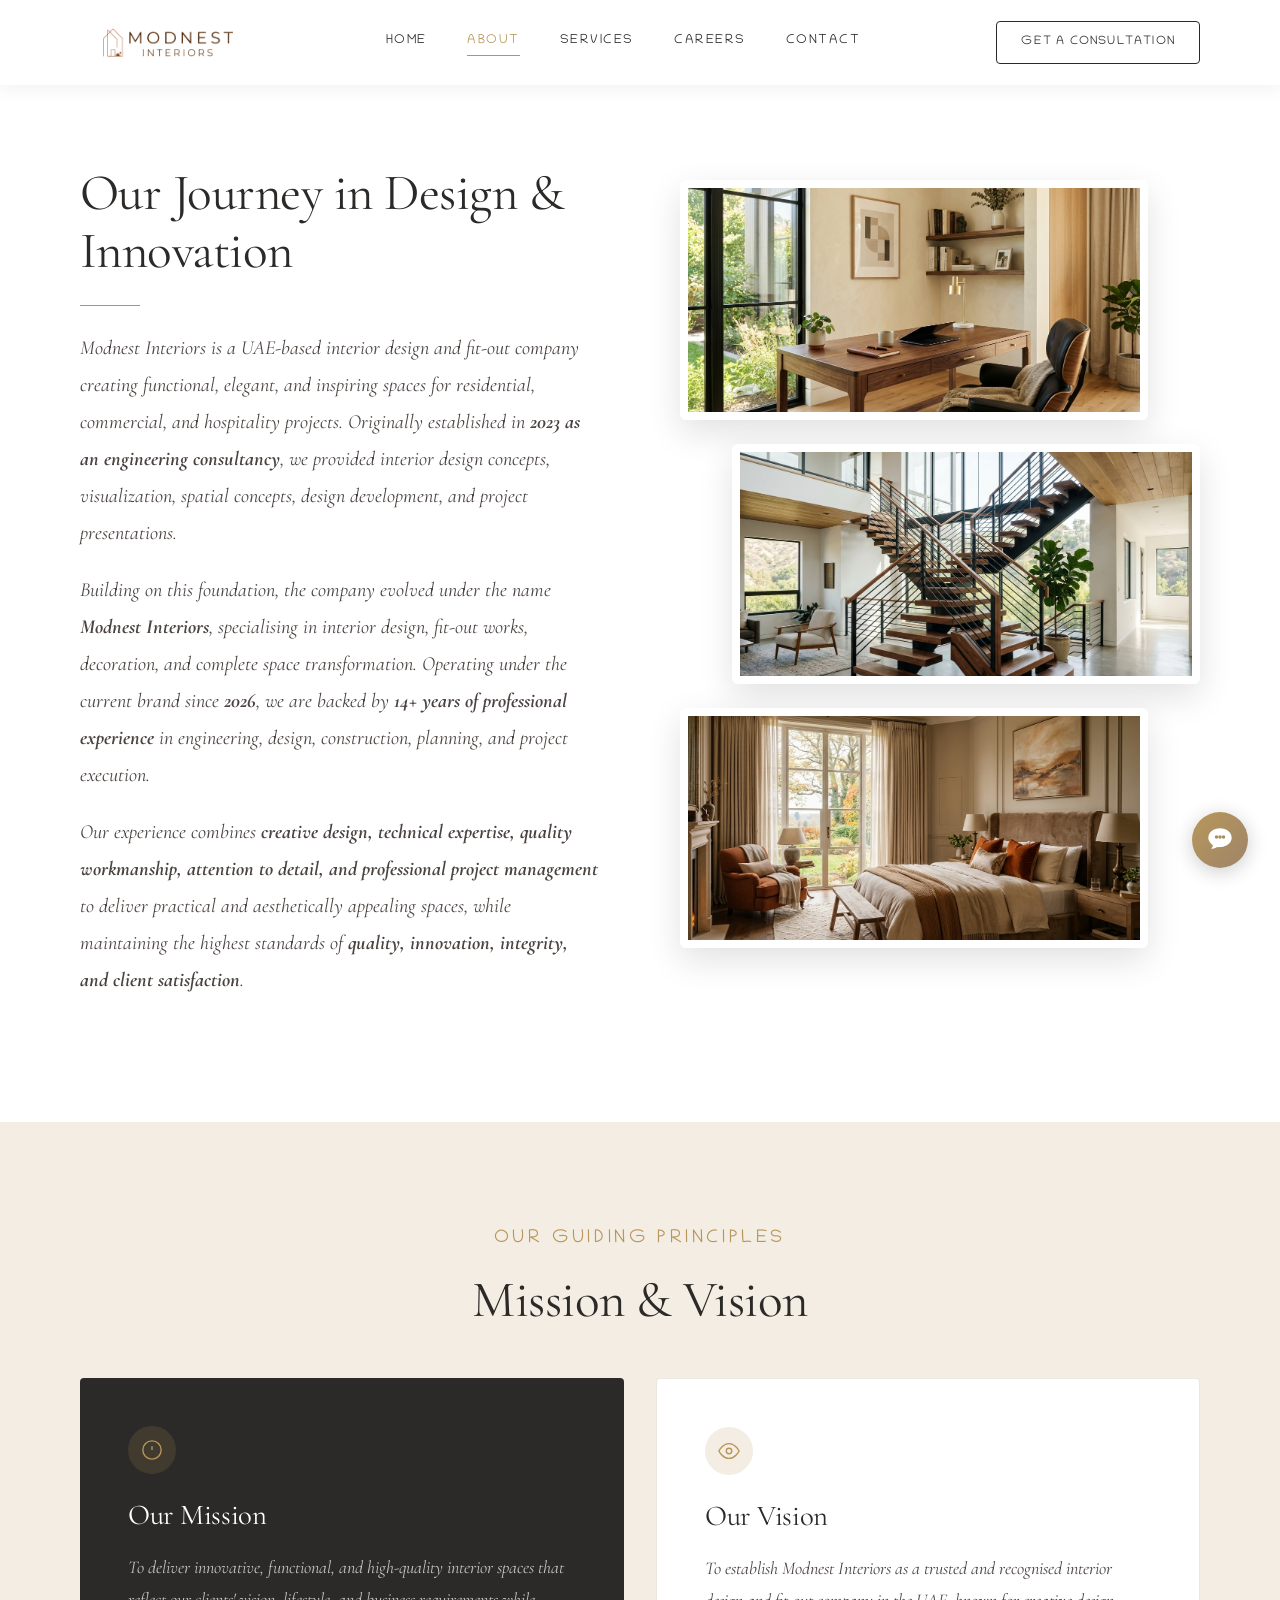
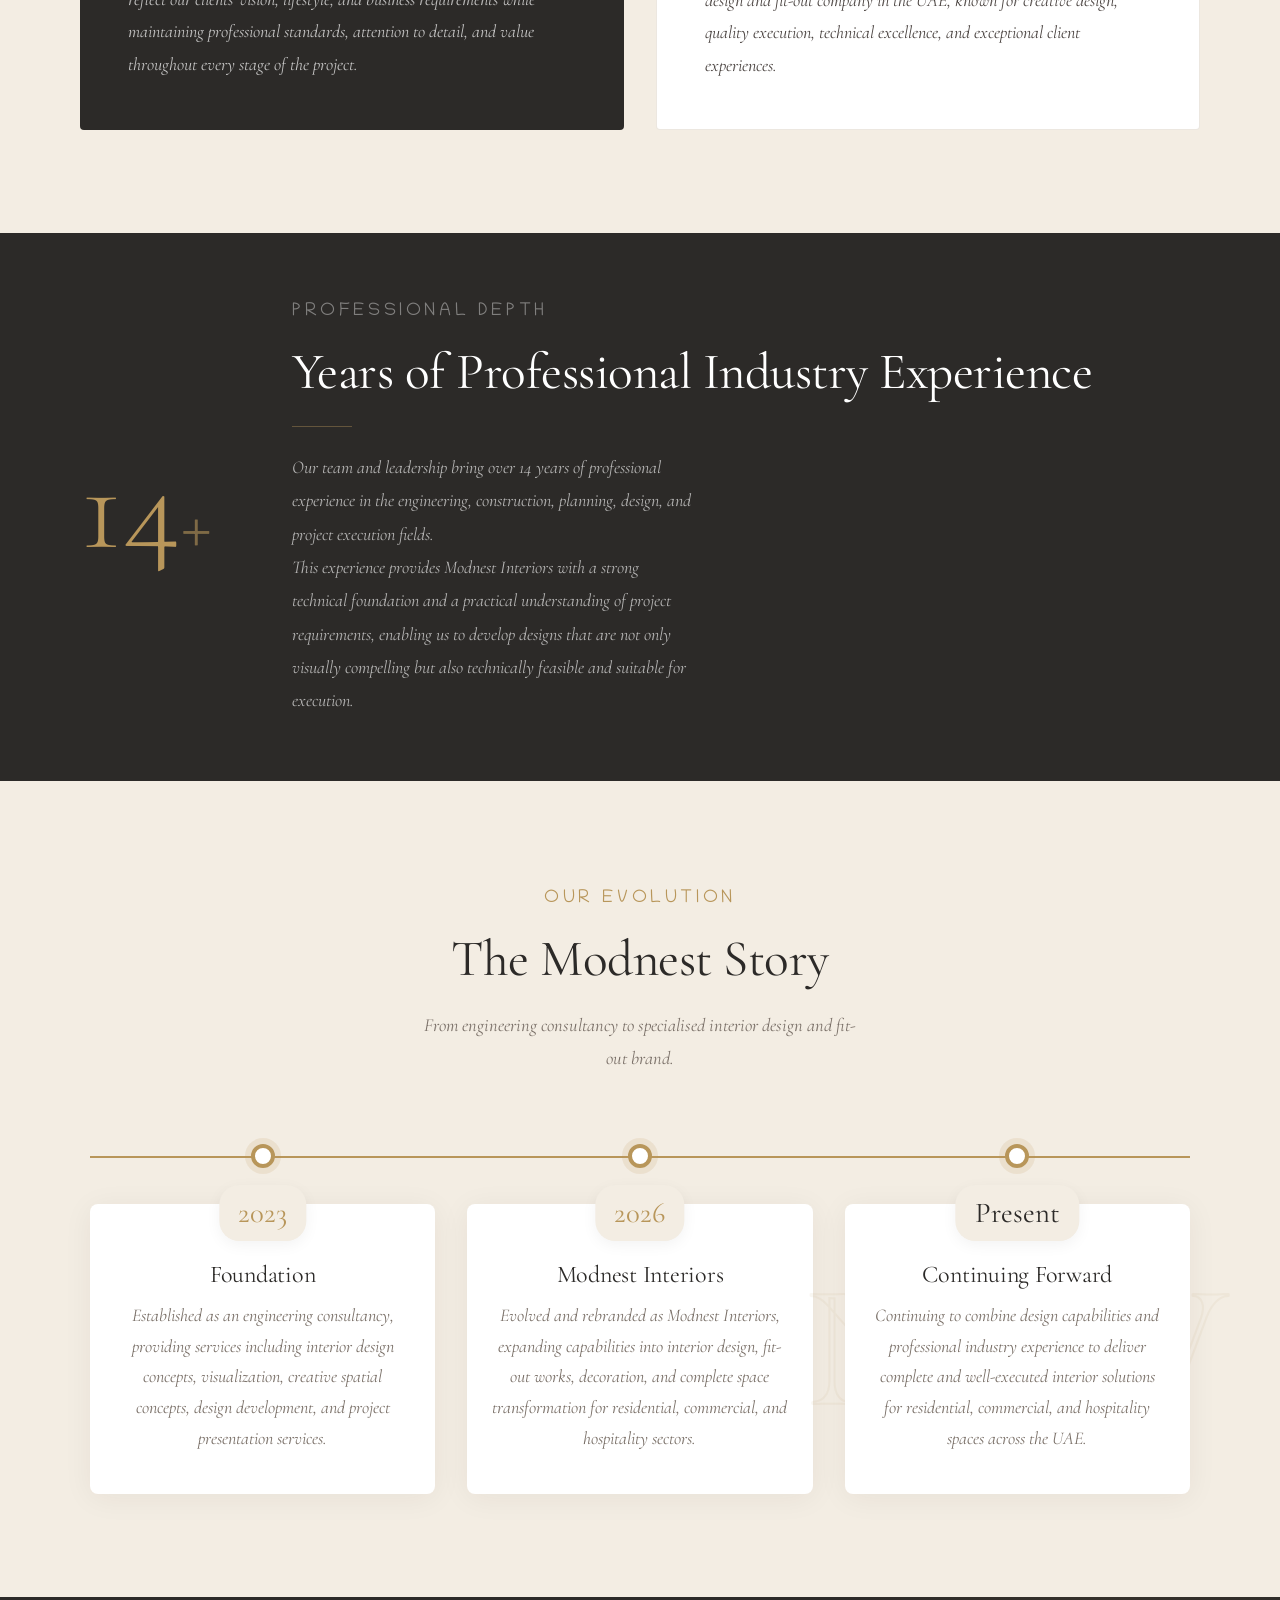
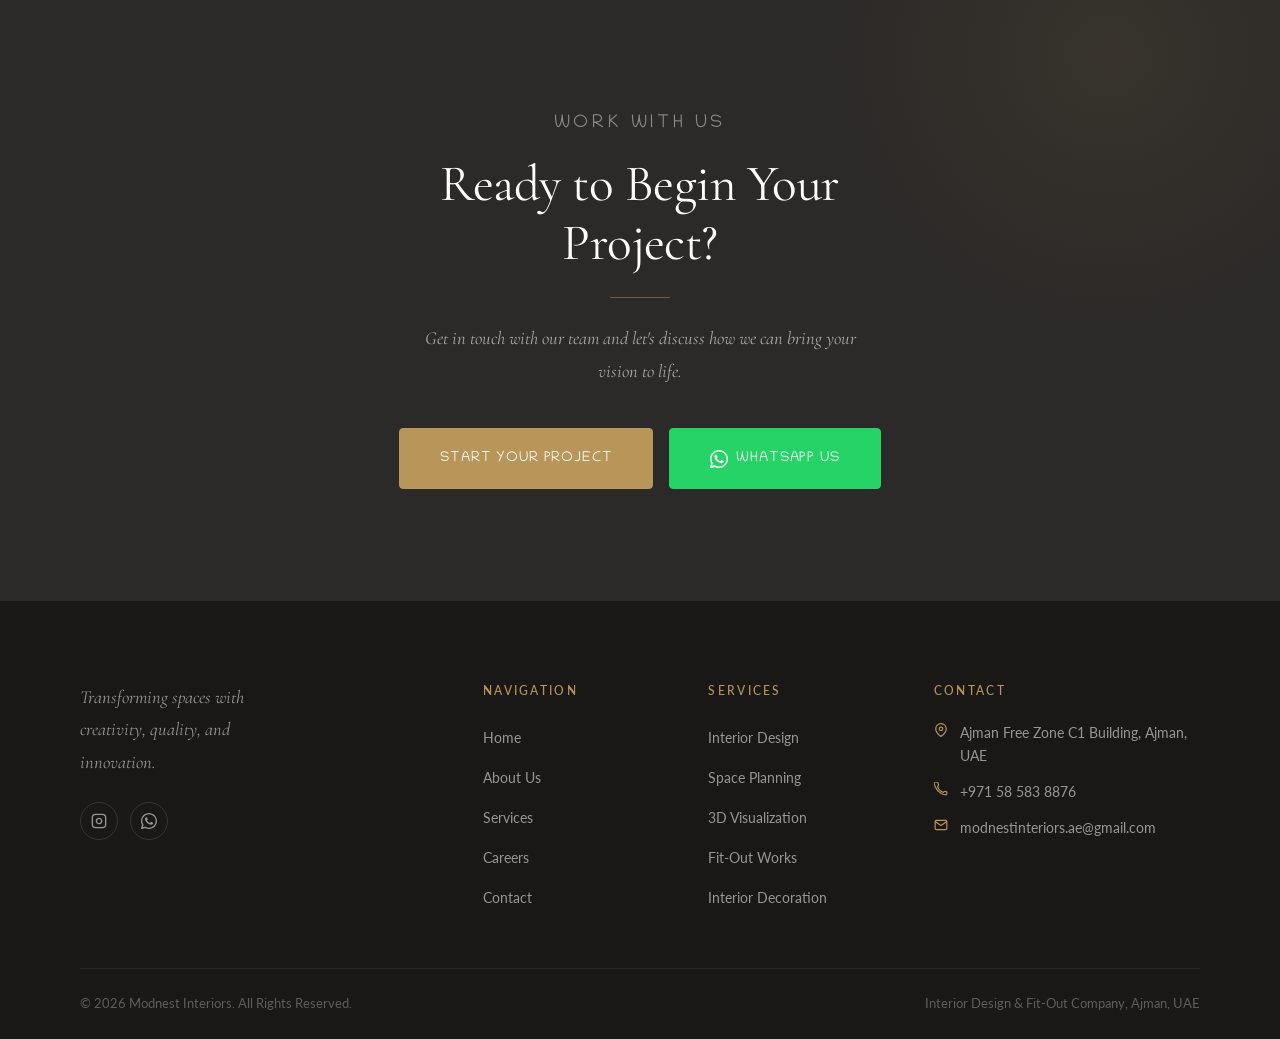
==== commit 28c7bf37: "dgdththfhyyh" ====
--- a/about.html
+++ b/about.html
@@ -286,7 +286,7 @@
     <div class="container">
       <div class="footer-grid">
         <div class="footer-brand">
-          <img src="assets/footer-logo.png" alt="Modnest Interiors Logo" class="logo-footer" />
+          <!-- <img src="assets/footer-logo.png" alt="Modnest Interiors Logo" class="logo-footer" /> -->
           <p>Transforming spaces with creativity, quality, and innovation.</p>
           <div class="social-links">
             <a href="https://www.instagram.com/modnestinteriors_ae?igsi=MWZ4bWphNGYyOWVhaw==&utm_source=ig_contact_invite"
--- a/css/style.css
+++ b/css/style.css
@@ -1,3025 +1,3053 @@
-/* ============================================================
-   MODNEST INTERIORS — DESIGN SYSTEM & GLOBAL STYLES
-   Premium beige / warm neutral aesthetic
-   ============================================================ */
-
-/* ---- Google Fonts ---- */
-@import url('https://fonts.googleapis.com/css2?family=Chilanka&family=Cormorant+Garamond:ital,wght@0,300;0,400;0,500;0,600;1,300;1,400&family=Inter:wght@300;400;500;600&family=Lato:ital,wght@0,300;0,400;0,700;1,300;1,400&display=swap');
-
-/* ---- CSS Custom Properties ---- */
-:root {
-  --bg: #FAF8F5;
-  --cream: #F3EDE3;
-  --beige: #E8DDD0;
-  --beige-mid: #D4C4B0;
-  --taupe: #9E856A;
-  --brown: #6B4F35;
-  --gold: #B8965A;
-  --charcoal: #2C2A28;
-  --dark: #1A1816;
-  --text-body: #4A4340;
-  --text-muted: #7A7068;
-  --white: #FFFFFF;
-  --border: rgba(180, 160, 130, 0.25);
-  --border-light: rgba(180, 160, 130, 0.12);
-
-  --serif: 'Cormorant Garamond', Georgia, serif;
-  --sans: 'Chilanka', system-ui, -apple-system, sans-serif;
-
-  --radius-sm: 4px;
-  --radius-md: 8px;
-  --radius-lg: 16px;
-
-  --shadow-soft: 0 4px 30px rgba(44, 42, 40, 0.06);
-  --shadow-card: 0 2px 20px rgba(44, 42, 40, 0.08);
-  --shadow-hover: 0 8px 40px rgba(44, 42, 40, 0.14);
-
-  --transition: 0.35s cubic-bezier(0.4, 0, 0.2, 1);
-  --transition-fast: 0.2s ease;
-
-  --container: 1200px;
-  --gutter: clamp(1.25rem, 5vw, 2.5rem);
-  --section-py: clamp(4rem, 8vw, 8rem);
-}
-
-/* ---- Reset & Base ---- */
-*,
-*::before,
-*::after {
-  box-sizing: border-box;
-  margin: 0;
-  padding: 0;
-}
-
-html {
-  scroll-behavior: smooth;
-  font-size: 16px;
-  -webkit-text-size-adjust: 100%;
-}
-
-body {
-  font-size: 18px;
-  font-family: var(--sans);
-  background-color: var(--bg);
-  color: var(--text-body);
-  line-height: 1.7;
-  overflow-x: hidden;
-}
-
-img {
-  display: block;
-  max-width: 100%;
-  height: auto;
-  object-fit: cover;
-}
-
-a {
-  color: inherit;
-  text-decoration: none;
-}
-
-button {
-  font-family: var(--sans);
-  cursor: pointer;
-  border: none;
-  background: none;
-}
-
-input,
-textarea,
-select {
-  font-family: var(--sans);
-  font-size: 1rem;
-}
-
-ul {
-  list-style: none;
-}
-
-@media (prefers-reduced-motion: reduce) {
-
-  *,
-  *::before,
-  *::after {
-    animation-duration: 0.01ms !important;
-    transition-duration: 0.01ms !important;
-    scroll-behavior: auto !important;
-  }
-}
-
-/* ---- Layout Utilities ---- */
-.container {
-  max-width: var(--container);
-  margin-inline: auto;
-  padding-inline: var(--gutter);
-}
-
-.section-py {
-  padding-block: var(--section-py);
-}
-
-.grid-2 {
-  display: grid;
-  grid-template-columns: repeat(2, 1fr);
-  gap: 2rem;
-}
-
-.grid-3 {
-  display: grid;
-  grid-template-columns: repeat(3, 1fr);
-  gap: 2rem;
-}
-
-.grid-4 {
-  display: grid;
-  grid-template-columns: repeat(4, 1fr);
-  gap: 2rem;
-}
-
-/* ---- Typography ---- */
-h1,
-h2,
-h3,
-h4 {
-  font-family: var(--serif);
-  font-weight: 400;
-  line-height: 1.15;
-  color: var(--charcoal);
-  letter-spacing: -0.01em;
-}
-
-/* Base style for all descriptions and paragraphs */
-p,
-.section-subtitle,
-.stat-desc,
-.service-desc,
-.why-slide-desc,
-.sector-desc,
-.page-hero-subtitle {
-  font-family: 'Cormorant Garamond', Georgia, serif;
-  font-style: italic;
-  font-weight: 400;
-  /* Regular */
-  font-size: 1.15rem;
-  /* Standard readable size */
-}
-
-.section-label {
-  font-family: var(--sans);
-  font-size: 1.125rem;
-  font-weight: 500;
-  letter-spacing: 0.2em;
-  text-transform: uppercase;
-  color: var(--gold);
-  display: block;
-  margin-bottom: 1rem;
-}
-
-.section-title {
-  font-family: var(--serif);
-  font-size: clamp(2rem, 4vw, 3.2rem);
-  font-weight: 400;
-  color: var(--charcoal);
-  line-height: 1.15;
-  margin-bottom: 1.25rem;
-}
-
-.section-subtitle {
-  color: var(--text-muted);
-  max-width: 55ch;
-  line-height: 1.8;
-}
-
-.text-center {
-  text-align: center;
-}
-
-.text-center .section-subtitle {
-  margin-inline: auto;
-}
-
-/* ---- Buttons ---- */
-.btn {
-  display: inline-flex;
-  align-items: center;
-  gap: 0.5rem;
-  padding: 0.875rem 2rem;
-  font-size: 12px;
-  font-weight: 500;
-  letter-spacing: 0.06em;
-  text-transform: uppercase;
-  border-radius: var(--radius-sm);
-  transition: var(--transition);
-  cursor: pointer;
-  white-space: nowrap;
-}
-
-.btn-primary {
-  background: var(--charcoal);
-  color: var(--white);
-  border: 1.5px solid var(--charcoal);
-}
-
-.btn-primary:hover {
-  background: var(--brown);
-  border-color: var(--brown);
-  transform: translateY(-1px);
-  box-shadow: 0 6px 24px rgba(44, 42, 40, 0.2);
-}
-
-.btn-outline {
-  background: transparent;
-  color: var(--charcoal);
-  border: 1.5px solid var(--charcoal);
-}
-
-.btn-outline:hover {
-  background: var(--charcoal);
-  color: var(--white);
-  transform: translateY(-1px);
-}
-
-.btn-gold {
-  background: var(--gold);
-  color: var(--white);
-  border: 1.5px solid var(--gold);
-}
-
-.btn-gold:hover {
-  background: var(--brown);
-  border-color: var(--brown);
-  transform: translateY(-1px);
-  box-shadow: 0 6px 24px rgba(184, 150, 90, 0.3);
-}
-
-.btn-whatsapp {
-  background: #25D366;
-  color: var(--white);
-  border: 1.5px solid #25D366;
-}
-
-.btn-whatsapp:hover {
-  background: #1DB954;
-  border-color: #1DB954;
-  transform: translateY(-1px);
-  box-shadow: 0 6px 24px rgba(37, 211, 102, 0.3);
-}
-
-.btn-lg {
-  padding: 1.1rem 2.5rem;
-  font-size: 14px;
-}
-
-.btn-sm {
-  padding: 0.6rem 1.25rem;
-  font-size: 14px;
-}
-
-/* ---- Divider ---- */
-.divider {
-  width: 60px;
-  height: 1px;
-  background: var(--gold);
-  margin: 1.5rem 0;
-}
-
-.divider-center {
-  margin-inline: auto;
-}
-
-/* ---- Reveal Animations ---- */
-.reveal {
-  opacity: 0;
-  transform: translateY(28px);
-  transition: opacity 0.7s ease, transform 0.7s ease;
-}
-
-.reveal.revealed {
-  opacity: 1;
-  transform: translateY(0);
-}
-
-.reveal-left {
-  opacity: 0;
-  transform: translateX(-32px);
-  transition: opacity 0.7s ease, transform 0.7s ease;
-}
-
-.reveal-left.revealed {
-  opacity: 1;
-  transform: translateX(0);
-}
-
-.reveal-right {
-  opacity: 0;
-  transform: translateX(32px);
-  transition: opacity 0.7s ease, transform 0.7s ease;
-}
-
-.reveal-right.revealed {
-  opacity: 1;
-  transform: translateX(0);
-}
-
-.reveal-delay-1 {
-  transition-delay: 0.1s;
-}
-
-.reveal-delay-2 {
-  transition-delay: 0.2s;
-}
-
-.reveal-delay-3 {
-  transition-delay: 0.3s;
-}
-
-.reveal-delay-4 {
-  transition-delay: 0.4s;
-}
-
-.reveal-delay-5 {
-  transition-delay: 0.5s;
-}
-
-.reveal-delay-6 {
-  transition-delay: 0.6s;
-}
-
-/* ============================================================
-   HEADER / NAVIGATION
-   ============================================================ */
-.site-header {
-  position: fixed;
-  top: 0;
-  left: 0;
-  right: 0;
-  z-index: 1000;
-  background: #FFFFFF;
-  box-shadow: 0 1px 20px rgba(44, 42, 40, 0.08);
-  padding: 1 rem 0;
-}
-
-.header-inner {
-  display: flex;
-  align-items: center;
-  justify-content: space-between;
-  gap: 2rem;
-}
-
-.logo-link {
-  display: flex;
-  align-items: center;
-  flex-shrink: 0;
-}
-
-.logo-img {
-  height: 85px;
-  width: auto;
-  /* Ensure logo retains natural proportions and looks premium */
-  object-fit: contain;
-  object-position: left center;
-}
-
-.nav-links {
-  display: flex;
-  align-items: center;
-  gap: 2.5rem;
-}
-
-.nav-link {
-  font-size: 0.8rem;
-  font-weight: 500;
-  letter-spacing: 0.12em;
-  text-transform: uppercase;
-  color: var(--charcoal);
-  position: relative;
-  padding-bottom: 2px;
-  transition: color var(--transition-fast);
-}
-
-.nav-link::after {
-  content: '';
-  position: absolute;
-  bottom: -2px;
-  left: 0;
-  width: 0;
-  height: 1px;
-  background: var(--gold);
-  transition: width var(--transition);
-}
-
-.nav-link:hover,
-.nav-link.active {
-  color: var(--gold);
-}
-
-.nav-link:hover::after,
-.nav-link.active::after {
-  width: 100%;
-}
-
-
-
-.btn-cta {
-  padding: 0.65rem 1.5rem;
-  font-size: 12px;
-  font-weight: 500;
-  letter-spacing: 0.1em;
-  text-transform: uppercase;
-  border: 1.5px solid var(--charcoal);
-  border-radius: var(--radius-sm);
-  color: var(--charcoal);
-  transition: var(--transition);
-}
-
-.btn-cta:hover {
-  background: var(--charcoal);
-  color: var(--white);
-}
-
-/* Hamburger */
-.hamburger {
-  display: none;
-  flex-direction: column;
-  gap: 5px;
-  cursor: pointer;
-  padding: 4px;
-  z-index: 1100;
-}
-
-.hamburger span {
-  display: block;
-  width: 24px;
-  height: 1.5px;
-  background: var(--charcoal);
-  transition: var(--transition);
-  transform-origin: center;
-}
-
-.hamburger.open span:nth-child(1) {
-  transform: translateY(6.5px) rotate(45deg);
-}
-
-.hamburger.open span:nth-child(2) {
-  opacity: 0;
-  transform: scaleX(0);
-}
-
-.hamburger.open span:nth-child(3) {
-  transform: translateY(-6.5px) rotate(-45deg);
-}
-
-/* Mobile nav */
-.mobile-nav {
-  display: none;
-  position: fixed;
-  inset: 0;
-  background: var(--bg);
-  z-index: 1050;
-  flex-direction: column;
-  align-items: center;
-  justify-content: center;
-  gap: 2.5rem;
-  opacity: 0;
-  pointer-events: none;
-  transition: opacity var(--transition);
-}
-
-.mobile-nav.open {
-  opacity: 1;
-  pointer-events: all;
-}
-
-.mobile-nav .nav-link {
-  font-size: 1.75rem;
-  font-family: var(--serif);
-  letter-spacing: 0.05em;
-  color: var(--charcoal) !important;
-  font-weight: 400;
-}
-
-.mobile-nav .nav-link::after {
-  display: none;
-}
-
-.mobile-nav .btn-cta {
-  font-size: 0.85rem;
-  padding: 0.9rem 2.5rem;
-  color: var(--charcoal) !important;
-  border-color: var(--charcoal) !important;
-}
-
-.mobile-logo {
-  position: absolute;
-  top: 1.5rem;
-  left: var(--gutter);
-}
-
-.mobile-logo img {
-  height: 44px;
-}
-
-/* ============================================================
-   HERO SECTION
-   ============================================================ */
-.hero {
-  position: relative;
-  height: 100vh;
-  min-height: 600px;
-  display: flex;
-  align-items: center;
-  overflow: hidden;
-}
-
-.hero-slider {
-  position: absolute;
-  inset: 0;
-  z-index: 0;
-}
-
-.hero-slide {
-  position: absolute;
-  inset: 0;
-  opacity: 0;
-  transition: opacity 1.5s ease-in-out;
-  visibility: hidden;
-}
-
-.hero-slide.active {
-  opacity: 1;
-  visibility: visible;
-}
-
-.hero-slide img {
-  width: 100%;
-  height: 100%;
-  object-fit: cover;
-  object-position: center center;
-  transform: scale(1.04);
-}
-
-.hero-slide.active img {
-  animation: heroScale 8s ease forwards;
-}
-
-@keyframes heroScale {
-  to {
-    transform: scale(1);
-  }
-}
-
-.hero-dots {
-  position: absolute;
-  bottom: 2.5rem;
-  left: 50%;
-  transform: translateX(-50%);
-  z-index: 2;
-  display: flex;
-  gap: 0.8rem;
-}
-
-.hero-dots .dot {
-  width: 12px;
-  height: 12px;
-  background-color: rgba(255, 255, 255, 0.4);
-  border-radius: 50%;
-  cursor: pointer;
-  transition: background-color var(--transition-fast), transform var(--transition-fast);
-}
-
-.hero-dots .dot.active {
-  background-color: var(--white);
-  transform: scale(1.2);
-}
-
-.hero-overlay {
-  position: absolute;
-  inset: 0;
-  background: linear-gradient(105deg,
-      rgba(20, 18, 16, 0.72) 0%,
-      rgba(20, 18, 16, 0.48) 45%,
-      rgba(20, 18, 16, 0.18) 100%);
-}
-
-.hero-content {
-  position: relative;
-  z-index: 1;
-  max-width: 700px;
-}
-
-.hero-label {
-  font-family: var(--sans);
-  font-style: normal;
-  font-size: 1.125rem;
-  font-weight: 500;
-  letter-spacing: 0.25em;
-  text-transform: uppercase;
-  color: rgba(255, 255, 255, 0.7);
-  margin-bottom: 1.5rem;
-  animation: fadeInUp 0.9s 0.2s both;
-}
-
-.hero-title {
-  font-family: var(--serif);
-  font-size: clamp(2.8rem, 6vw, 5.5rem);
-  font-weight: 300;
-  line-height: 1.08;
-  color: var(--white);
-  margin-bottom: 1.75rem;
-  animation: fadeInUp 0.9s 0.4s both;
-}
-
-.hero-title em {
-  font-style: italic;
-  color: rgba(232, 221, 208, 0.9);
-}
-
-.hero-subtitle {
-  font-size: clamp(1.125rem, 1.5vw, 1.15rem);
-  color: rgba(255, 255, 255, 0.82);
-  max-width: 480px;
-  line-height: 1.75;
-  margin-bottom: 2.5rem;
-  animation: fadeInUp 0.9s 0.6s both;
-  font-weight: 300;
-}
-
-.hero-actions {
-  display: flex;
-  gap: 1rem;
-  flex-wrap: wrap;
-  animation: fadeInUp 0.9s 0.8s both;
-}
-
-.hero-scroll {
-  position: absolute;
-  bottom: 2.5rem;
-  left: 50%;
-  transform: translateX(-50%);
-  z-index: 1;
-  display: flex;
-  flex-direction: column;
-  align-items: center;
-  gap: 0.5rem;
-  color: rgba(255, 255, 255, 0.6);
-  font-size: 1.125rem;
-  letter-spacing: 0.15em;
-  text-transform: uppercase;
-  animation: fadeInUp 1s 1.2s both;
-}
-
-.scroll-line {
-  width: 1px;
-  height: 48px;
-  background: rgba(255, 255, 255, 0.3);
-  position: relative;
-  overflow: hidden;
-}
-
-.scroll-line::after {
-  content: '';
-  position: absolute;
-  top: 0;
-  left: 0;
-  width: 100%;
-  height: 50%;
-  background: rgba(255, 255, 255, 0.8);
-  animation: scrollAnim 1.8s ease-in-out infinite;
-}
-
-@keyframes scrollAnim {
-  0% {
-    transform: translateY(-100%);
-  }
-
-  100% {
-    transform: translateY(300%);
-  }
-}
-
-@keyframes fadeInUp {
-  from {
-    opacity: 0;
-    transform: translateY(24px);
-  }
-
-  to {
-    opacity: 1;
-    transform: translateY(0);
-  }
-}
-
-/* ============================================================
-   INTRO SECTION
-   ============================================================ */
-.intro-section {
-  padding-block: var(--section-py);
-  background: var(--white);
-}
-
-.intro-grid {
-  display: grid;
-  grid-template-columns: 1fr 1fr;
-  gap: 5rem;
-  align-items: center;
-}
-
-.intro-image {
-  position: relative;
-}
-
-.intro-image img {
-  width: 100%;
-  height: 520px;
-  object-fit: cover;
-  border-radius: var(--radius-sm);
-}
-
-.intro-image-badge {
-  position: absolute;
-  bottom: -1.5rem;
-  right: -1.5rem;
-  width: 140px;
-  height: 140px;
-  background: var(--cream);
-  border: 1px solid var(--border);
-  border-radius: 50%;
-  display: flex;
-  flex-direction: column;
-  align-items: center;
-  justify-content: center;
-  text-align: center;
-  box-shadow: var(--shadow-card);
-}
-
-.intro-image-badge .badge-num {
-  font-family: var(--serif);
-  font-size: 2.2rem;
-  font-weight: 400;
-  color: var(--gold);
-  line-height: 1;
-}
-
-.intro-image-badge .badge-text {
-  font-size: 1.125rem;
-  letter-spacing: 0.08em;
-  text-transform: uppercase;
-  color: var(--text-muted);
-  max-width: 80px;
-  margin-top: 0.25rem;
-}
-
-.intro-marquee-wrapper {
-  width: 100%;
-  overflow: hidden;
-  background: var(--charcoal);
-  color: var(--white);
-  padding: 1.25rem 0;
-  margin-bottom: 4rem;
-  position: relative;
-  display: flex;
-}
-
-.intro-marquee {
-  display: flex;
-  white-space: nowrap;
-  animation: marquee-scroll 25s linear infinite;
-  align-items: center;
-}
-
-.intro-marquee span {
-  font-family: var(--sans);
-  font-size: 1.125rem;
-  font-weight: 500;
-  letter-spacing: 0.12em;
-  text-transform: uppercase;
-  padding: 0 1.5rem;
-}
-
-.intro-marquee .dot {
-  color: var(--gold);
-  font-size: 1.5rem;
-  padding: 0;
-}
-
-@keyframes marquee-scroll {
-  0% {
-    transform: translateX(0);
-  }
-
-  100% {
-    transform: translateX(-50%);
-  }
-}
-
-/* ============================================================
-   STATS SECTION
-   ============================================================ */
-.stats-section {
-  padding-block: 5rem;
-  background: var(--charcoal);
-}
-
-.stats-grid {
-  display: grid;
-  grid-template-columns: repeat(3, 1fr);
-  gap: 1px;
-  background: rgba(255, 255, 255, 0.08);
-}
-
-.stat-item {
-  padding: 3.5rem 2.5rem;
-  text-align: center;
-  background: var(--charcoal);
-  position: relative;
-}
-
-.stat-item::after {
-  content: '';
-  position: absolute;
-  right: 0;
-  top: 25%;
-  height: 50%;
-  width: 1px;
-  background: rgba(255, 255, 255, 0.1);
-}
-
-.stat-item:last-child::after {
-  display: none;
-}
-
-.stat-number {
-  font-family: var(--serif);
-  font-size: clamp(3rem, 6vw, 5rem);
-  font-weight: 300;
-  color: var(--white);
-  line-height: 1;
-  margin-bottom: 0.5rem;
-}
-
-.stat-suffix {
-  color: var(--gold);
-}
-
-.stat-label {
-  font-size: 1.125rem;
-  letter-spacing: 0.15em;
-  text-transform: uppercase;
-  color: rgba(255, 255, 255, 0.5);
-  margin-bottom: 0.75rem;
-}
-
-.stat-desc {
-  color: rgba(255, 255, 255, 0.65);
-  max-width: 200px;
-  margin-inline: auto;
-  line-height: 1.6;
-}
-
-/* ============================================================
-   SERVICES PREVIEW
-   ============================================================ */
-.services-preview {
-  padding-block: var(--section-py);
-  background: var(--bg);
-}
-
-.services-header {
-  display: flex;
-  align-items: flex-end;
-  justify-content: space-between;
-  margin-bottom: 3.5rem;
-  gap: 2rem;
-  flex-wrap: wrap;
-}
-
-.services-grid {
-  display: grid;
-  grid-template-columns: repeat(3, 1fr);
-  gap: 1.5px;
-  background: var(--border);
-}
-
-.service-card {
-  background: var(--bg);
-  padding: 2.25rem 2rem;
-  position: relative;
-  overflow: hidden;
-  transition: background var(--transition);
-  cursor: default;
-}
-
-.service-card::before {
-  content: '';
-  position: absolute;
-  bottom: 0;
-  left: 0;
-  width: 0;
-  height: 2px;
-  background: var(--gold);
-  transition: width var(--transition);
-}
-
-.service-card:hover {
-  background: var(--white);
-}
-
-.service-card:hover::before {
-  width: 100%;
-}
-
-.service-icon {
-  width: 44px;
-  height: 44px;
-  margin-bottom: 1.25rem;
-  color: var(--gold);
-  opacity: 0.85;
-}
-
-.service-name {
-  font-family: var(--serif);
-  font-size: 1.2rem;
-  font-weight: 400;
-  color: var(--charcoal);
-  margin-bottom: 0.75rem;
-}
-
-.service-desc {
-  color: var(--text-muted);
-  line-height: 1.7;
-}
-
-.service-num {
-  position: absolute;
-  top: 1.5rem;
-  right: 1.75rem;
-  font-family: var(--serif);
-  font-size: 2.5rem;
-  font-weight: 300;
-  color: var(--beige);
-  line-height: 1;
-  user-select: none;
-  transition: color var(--transition);
-}
-
-.service-card:hover .service-num {
-  color: var(--beige-mid);
-}
-
-/* ============================================================
-   SECTORS (Spaces We Transform)
-   ============================================================ */
-.sectors-section {
-  padding-block: var(--section-py);
-  background: var(--cream);
-}
-
-.sectors-grid {
-  display: grid;
-  grid-template-columns: repeat(3, 1fr);
-  gap: 1.5rem;
-  margin-top: 3rem;
-}
-
-.sector-card {
-  position: relative;
-  overflow: hidden;
-  border-radius: var(--radius-sm);
-  aspect-ratio: 3/4;
-  cursor: pointer;
-}
-
-.sector-card img {
-  width: 100%;
-  height: 100%;
-  object-fit: cover;
-  transition: transform 0.7s cubic-bezier(0.4, 0, 0.2, 1);
-}
-
-.sector-card:hover img {
-  transform: scale(1.06);
-}
-
-.sector-overlay {
-  position: absolute;
-  inset: 0;
-  /* Stronger gradient in the lower half so titles are always readable */
-  background: linear-gradient(to top,
-      rgba(20, 18, 16, 0.92) 0%,
-      rgba(20, 18, 16, 0.60) 35%,
-      rgba(20, 18, 16, 0.15) 65%,
-      rgba(20, 18, 16, 0.05) 100%);
-  transition: var(--transition);
-}
-
-.sector-card:hover .sector-overlay {
-  background: linear-gradient(to top,
-      rgba(20, 18, 16, 0.96) 0%,
-      rgba(20, 18, 16, 0.70) 40%,
-      rgba(20, 18, 16, 0.20) 70%,
-      rgba(20, 18, 16, 0.08) 100%);
-}
-
-.sector-content {
-  position: absolute;
-  bottom: 0;
-  left: 0;
-  right: 0;
-  padding: 2rem 1.75rem;
-  color: var(--white);
-}
-
-.sector-tag {
-  font-size: 1.125rem;
-  letter-spacing: 0.2em;
-  text-transform: uppercase;
-  color: rgba(255, 255, 255, 0.75);
-  margin-bottom: 0.5rem;
-  display: block;
-}
-
-.sector-title {
-  font-family: var(--serif);
-  font-size: 1.8rem;
-  font-weight: 400;
-  margin-bottom: 0.5rem;
-  color: #fff;
-  /* Subtle warm shadow ensures readability over all image tones */
-  text-shadow: 0 1px 8px rgba(10, 8, 6, 0.7), 0 2px 20px rgba(10, 8, 6, 0.4);
-}
-
-.sector-desc {
-  color: rgba(255, 255, 255, 0.75);
-  line-height: 1.6;
-  max-height: 0;
-  overflow: hidden;
-  transition: max-height 0.4s ease, opacity 0.4s ease;
-  opacity: 0;
-}
-
-.sector-card:hover .sector-desc {
-  max-height: 80px;
-  opacity: 1;
-}
-
-/* ============================================================
-   WHY CHOOSE US — SLIDING CARDS
-   ============================================================ */
-.why-section {
-  padding-block: var(--section-py);
-  background: var(--white);
-}
-
-.why-grid {
-  display: grid;
-  grid-template-columns: repeat(4, 1fr);
-  gap: 1.5rem;
-  margin-top: 3rem;
-}
-
-/* ---- Slide Card Wrapper ---- */
-.why-slide-card {
-  position: relative;
-  height: 320px;
-  border-radius: var(--radius-sm);
-  overflow: hidden;
-  cursor: default;
-  background: var(--charcoal);
-  border: 1px solid var(--border-light);
-}
-
-/* ---- Front face ---- */
-.why-slide-front {
-  position: absolute;
-  inset: 0;
-  padding: 2.25rem 2.25rem 1.75rem;
-  display: flex;
-  flex-direction: column;
-  justify-content: flex-end;
-  transition: transform 0.55s cubic-bezier(0.4, 0, 0.2, 1),
-    opacity 0.55s ease;
-  z-index: 1;
-  background: var(--charcoal);
-}
-
-.why-slide-card:hover .why-slide-front {
-  transform: translateY(-100%);
-  opacity: 0;
-}
-
-/* ---- Decorative number (top-right watermark) ---- */
-.why-slide-num {
-  font-family: var(--serif);
-  font-size: 5rem;
-  font-weight: 300;
-  line-height: 1;
-  color: rgba(255, 255, 255, 0.04);
-  position: absolute;
-  top: 1rem;
-  right: 1.5rem;
-  letter-spacing: -0.04em;
-  user-select: none;
-  transition: color 0.35s ease;
-}
-
-.why-slide-card:hover .why-slide-num {
-  color: rgba(255, 255, 255, 0.08);
-}
-
-/* ---- Icon ---- */
-.why-slide-icon {
-  width: 50px;
-  height: 50px;
-  background: transparent;
-  display: flex;
-  align-items: center;
-  justify-content: flex-start;
-  margin-bottom: 1.25rem;
-  color: var(--gold);
-  flex-shrink: 0;
-}
-
-/* ---- Title ---- */
-.why-slide-title {
-  font-family: var(--serif);
-  font-size: 1.4rem;
-  font-weight: 400;
-  color: var(--white);
-  line-height: 1.25;
-  margin-bottom: 0.5rem;
-  position: relative;
-  padding-top: 1.25rem;
-}
-
-.why-slide-title::before {
-  content: '';
-  position: absolute;
-  top: 0;
-  left: 0;
-  width: 40px;
-  height: 2px;
-  background: var(--gold);
-}
-
-/* ---- Cue hint ---- */
-.why-slide-cue {
-  font-family: var(--sans);
-  font-size: 1.125rem;
-  letter-spacing: 0.15em;
-  text-transform: uppercase;
-  color: rgba(255, 255, 255, 0.5);
-  transition: opacity 0.3s ease;
-}
-
-/* ---- Back panel (slides up from bottom) ---- */
-.why-slide-back {
-  position: absolute;
-  inset: 0;
-  background: linear-gradient(135deg, var(--gold), var(--brown));
-  padding: 2.25rem;
-  display: flex;
-  align-items: center;
-  justify-content: center;
-  transform: translateY(100%);
-  transition: transform 0.55s cubic-bezier(0.4, 0, 0.2, 1);
-  z-index: 2;
-  overflow: hidden;
-}
-
-.why-slide-watermark {
-  position: absolute;
-  top: 50%;
-  left: 50%;
-  transform: translate(-50%, -50%);
-  width: 140px;
-  height: 140px;
-  color: rgba(255, 255, 255, 0.12);
-  pointer-events: none;
-  z-index: 0;
-}
-
-.why-slide-watermark svg {
-  width: 100%;
-  height: 100%;
-}
-
-.why-slide-card:hover .why-slide-back {
-  transform: translateY(0);
-}
-
-/* ---- Description on back panel ---- */
-.why-slide-desc {
-  color: var(--white);
-  line-height: 1.8;
-  text-align: center;
-  position: relative;
-  z-index: 1;
-}
-
-/* ---- Footer ---- */
-.why-footer {
-  margin-top: 3.5rem;
-  padding: 2.5rem;
-  background: var(--cream);
-  border-radius: var(--radius-sm);
-  border: 1px solid var(--border);
-}
-
-.why-footer p {
-  font-size: 1.125rem;
-  color: var(--text-body);
-  line-height: 1.8;
-}
-
-.why-footer p+p {
-  margin-top: 1rem;
-  font-family: var(--serif);
-  font-size: 18px;
-  color: var(--charcoal);
-  font-style: italic;
-}
-
-/* ============================================================
-   HOME CTA SECTION
-   ============================================================ */
-.home-cta {
-  padding-block: 7rem;
-  background: var(--charcoal);
-  position: relative;
-  overflow: hidden;
-}
-
-.home-cta::before {
-  content: '';
-  position: absolute;
-  top: -40%;
-  right: -10%;
-  width: 600px;
-  height: 600px;
-  border-radius: 50%;
-  background: radial-gradient(circle, rgba(184, 150, 90, 0.08) 0%, transparent 65%);
-  pointer-events: none;
-}
-
-.home-cta .section-title {
-  color: var(--white);
-  max-width: 18ch;
-  margin-inline: auto;
-}
-
-.home-cta .section-subtitle {
-  color: rgba(255, 255, 255, 0.6);
-  margin-inline: auto;
-}
-
-.home-cta-actions {
-  display: flex;
-  gap: 1rem;
-  justify-content: center;
-  flex-wrap: wrap;
-  margin-top: 2.5rem;
-}
-
-/* ============================================================
-   FOOTER
-   ============================================================ */
-.site-footer {
-  font-family: 'Lato', sans-serif;
-  background: var(--dark);
-  color: rgba(255, 255, 255, 0.7);
-  padding-top: 5rem;
-}
-
-.footer-grid {
-  display: grid;
-  grid-template-columns: 2fr 1fr 1fr 1.5fr;
-  gap: 3rem;
-  padding-bottom: 3.5rem;
-  border-bottom: 1px solid rgba(255, 255, 255, 0.06);
-}
-
-.footer-brand .logo-footer {
-  width: 92px;
-  height: 92px;
-  border-radius: 50%;
-  object-fit: cover;
-  margin-bottom: 1.5rem;
-  background-color: #f9f6f2;
-  border: 2px solid rgba(197, 160, 89, 0.45);
-  box-shadow: 0 4px 20px rgba(0, 0, 0, 0.35), 0 0 0 1px rgba(255, 255, 255, 0.05);
-  display: block;
-  transition: transform var(--transition), border-color var(--transition), box-shadow var(--transition);
-}
-
-.footer-brand .logo-footer:hover {
-  transform: translateY(-2px) scale(1.03);
-  border-color: var(--gold);
-  box-shadow: 0 8px 24px rgba(197, 160, 89, 0.25), 0 0 0 1px rgba(197, 160, 89, 0.3);
-}
-
-.footer-brand p {
-  line-height: 1.75;
-  max-width: 28ch;
-  color: rgba(255, 255, 255, 0.55);
-}
-
-.footer-heading {
-  font-family: 'Lato', sans-serif;
-  font-style: normal;
-  font-size: 0.72rem;
-  letter-spacing: 0.2em;
-  text-transform: uppercase;
-  color: var(--gold);
-  margin-bottom: 1.25rem;
-  font-weight: 500;
-}
-
-.footer-links li+li {
-  margin-top: 0.6rem;
-}
-
-.footer-links a {
-  font-size: 0.875rem;
-  color: rgba(255, 255, 255, 0.55);
-  transition: color var(--transition-fast);
-}
-
-.footer-links a:hover {
-  color: var(--white);
-}
-
-.footer-contact li {
-  display: flex;
-  gap: 0.75rem;
-  align-items: flex-start;
-  font-size: 0.875rem;
-  color: rgba(255, 255, 255, 0.55);
-  margin-bottom: 0.75rem;
-}
-
-.footer-contact li svg {
-  flex-shrink: 0;
-  margin-top: 2px;
-  color: var(--gold);
-}
-
-.footer-contact a:hover {
-  color: var(--white);
-}
-
-.social-links {
-  display: flex;
-  gap: 0.75rem;
-  margin-top: 1.5rem;
-}
-
-.social-link {
-  width: 38px;
-  height: 38px;
-  border-radius: 50%;
-  border: 1px solid rgba(255, 255, 255, 0.12);
-  display: flex;
-  align-items: center;
-  justify-content: center;
-  color: rgba(255, 255, 255, 0.55);
-  transition: var(--transition);
-}
-
-.social-link:hover {
-  border-color: var(--gold);
-  color: var(--gold);
-  background: rgba(184, 150, 90, 0.1);
-}
-
-.footer-bottom {
-  padding: 1.5rem 0;
-  display: flex;
-  align-items: center;
-  justify-content: space-between;
-  gap: 1rem;
-  flex-wrap: wrap;
-}
-
-.footer-copyright {
-  font-family: 'Lato', sans-serif;
-  font-style: normal;
-  font-size: 0.8rem;
-  color: rgba(255, 255, 255, 0.3);
-}
-
-/* ============================================================
-   FLOATING CONNECT BUTTON
-   ============================================================ */
-.fab-container {
-  position: fixed;
-  bottom: 2rem;
-  right: 2rem;
-  z-index: 900;
-  display: flex;
-  flex-direction: column;
-  align-items: center;
-  gap: 1rem;
-}
-
-.fab-options {
-  display: flex;
-  flex-direction: column;
-  gap: 0.75rem;
-  opacity: 0;
-  visibility: hidden;
-  transform: translateY(20px);
-  transition: all 0.3s cubic-bezier(0.4, 0, 0.2, 1);
-  pointer-events: none;
-}
-
-.fab-container.active .fab-options {
-  opacity: 1;
-  visibility: visible;
-  transform: translateY(0);
-  pointer-events: auto;
-}
-
-.fab-option {
-  width: 48px;
-  height: 48px;
-  border-radius: 50%;
-  display: flex;
-  align-items: center;
-  justify-content: center;
-  box-shadow: 0 4px 15px rgba(0, 0, 0, 0.15);
-  transition: var(--transition);
-  color: var(--white);
-}
-
-.fab-option svg {
-  width: 24px;
-  height: 24px;
-}
-
-.fab-option.whatsapp {
-  background: #25D366;
-}
-
-.fab-option.whatsapp:hover {
-  background: #1DB954;
-  transform: scale(1.1);
-  color: var(--white);
-}
-
-.fab-option.instagram {
-  background: #E1306C;
-}
-
-.fab-option.instagram:hover {
-  background: #C13584;
-  transform: scale(1.1);
-  color: var(--white);
-}
-
-.fab-option.contact {
-  background: var(--gold);
-}
-
-.fab-option.contact:hover {
-  background: var(--gold-hover);
-  transform: scale(1.1);
-  color: var(--white);
-}
-
-@keyframes pulse-gold {
-  0% {
-    box-shadow: 0 4px 20px rgba(0, 0, 0, 0.2), 0 0 0 0 rgba(184, 150, 90, 0.6);
-  }
-
-  70% {
-    box-shadow: 0 4px 20px rgba(0, 0, 0, 0.2), 0 0 0 15px rgba(184, 150, 90, 0);
-  }
-
-  100% {
-    box-shadow: 0 4px 20px rgba(0, 0, 0, 0.2), 0 0 0 0 rgba(184, 150, 90, 0);
-  }
-}
-
-.fab-main {
-  width: 56px;
-  height: 56px;
-  background: linear-gradient(135deg, var(--gold), var(--taupe));
-  border-radius: 50%;
-  display: flex;
-  align-items: center;
-  justify-content: center;
-  box-shadow: 0 4px 20px rgba(0, 0, 0, 0.2);
-  transition: var(--transition);
-  color: var(--white);
-  border: none;
-  cursor: pointer;
-  position: relative;
-  animation: pulse-gold 2.5s infinite;
-}
-
-.fab-main:hover,
-.fab-container.active .fab-main {
-  background: linear-gradient(135deg, var(--taupe), var(--brown));
-  transform: scale(1.08);
-  box-shadow: 0 6px 28px rgba(0, 0, 0, 0.3);
-  animation: none;
-}
-
-.fab-main svg {
-  width: 28px;
-  height: 28px;
-  position: absolute;
-  transition: all 0.3s ease;
-}
-
-.fab-main svg.icon-connect {
-  opacity: 1;
-  transform: rotate(0);
-}
-
-.fab-main svg.icon-close {
-  opacity: 0;
-  transform: rotate(-90deg);
-}
-
-.fab-container.active .fab-main svg.icon-connect {
-  opacity: 0;
-  transform: rotate(90deg);
-}
-
-.fab-container.active .fab-main svg.icon-close {
-  opacity: 1;
-  transform: rotate(0);
-}
-
-/* ============================================================
-   PAGE HERO (inner pages)
-   ============================================================ */
-.page-hero {
-  padding-top: 9rem;
-  padding-bottom: 4rem;
-  background: var(--cream);
-  border-bottom: 1px solid var(--border);
-}
-
-.page-hero-label {
-  font-size: 1.125rem;
-  letter-spacing: 0.22em;
-  text-transform: uppercase;
-  color: var(--gold);
-  margin-bottom: 0.75rem;
-  display: block;
-}
-
-.page-hero-title {
-  font-family: var(--serif);
-  font-size: clamp(2.5rem, 5vw, 4.5rem);
-  font-weight: 300;
-  color: var(--charcoal);
-  line-height: 1.1;
-}
-
-.page-hero-subtitle {
-  font-size: 1.125rem;
-  color: var(--text-muted);
-  max-width: 55ch;
-  margin-top: 1rem;
-  line-height: 1.75;
-}
-
-/* ============================================================
-   ABOUT PAGE
-   ============================================================ */
-.about-story {
-  padding-block: var(--section-py);
-  background: var(--white);
-}
-
-.about-story-grid {
-  display: grid;
-  grid-template-columns: 1fr 1fr;
-  gap: 5rem;
-  align-items: start;
-}
-
-.about-story p {
-  font-size: 1.125rem;
-  line-height: 1.85;
-  color: var(--text-body);
-  margin-bottom: 1.25rem;
-}
-
-.journey-image-stack {
-  display: flex;
-  flex-direction: column;
-  gap: 1.5rem;
-  padding-top: 1rem;
-}
-
-.journey-img-wrap {
-  width: 90%;
-  height: 240px;
-  border: 8px solid var(--white);
-  box-shadow: 0 12px 35px rgba(0, 0, 0, 0.12);
-  border-radius: 6px;
-  overflow: hidden;
-  animation: float-juggle 5s ease-in-out infinite;
-}
-
-.journey-img-wrap img {
-  width: 100%;
-  height: 100%;
-  object-fit: cover;
-}
-
-.journey-img-wrap:nth-child(1) {
-  margin-right: auto;
-  animation-delay: 0s;
-}
-
-.journey-img-wrap:nth-child(2) {
-  margin-left: auto;
-  animation-delay: -1.6s;
-}
-
-.journey-img-wrap:nth-child(3) {
-  margin-right: auto;
-  animation-delay: -3.2s;
-}
-
-@keyframes float-juggle {
-
-  0%,
-  100% {
-    transform: translateY(0);
-  }
-
-  50% {
-    transform: translateY(-15px);
-  }
-}
-
-.about-image-caption {
-  font-size: 1.125rem;
-  color: var(--text-muted);
-  margin-top: 0.75rem;
-  letter-spacing: 0.06em;
-  font-style: italic;
-}
-
-/* Mission & Vision */
-.mission-vision {
-  padding-block: var(--section-py);
-  background: var(--cream);
-}
-
-.mv-grid {
-  display: grid;
-  grid-template-columns: 1fr 1fr;
-  gap: 2rem;
-}
-
-.mv-card {
-  padding: 3rem;
-  border-radius: var(--radius-sm);
-}
-
-.mv-card--mission {
-  background: var(--charcoal);
-}
-
-.mv-card--vision {
-  background: var(--white);
-  border: 1px solid var(--border);
-}
-
-.mv-icon {
-  width: 48px;
-  height: 48px;
-  border-radius: 50%;
-  display: flex;
-  align-items: center;
-  justify-content: center;
-  margin-bottom: 1.5rem;
-}
-
-.mv-card--mission .mv-icon {
-  background: rgba(184, 150, 90, 0.15);
-  color: var(--gold);
-}
-
-.mv-card--vision .mv-icon {
-  background: var(--cream);
-  color: var(--gold);
-}
-
-.mv-title {
-  font-family: var(--serif);
-  font-size: 1.8rem;
-  font-weight: 400;
-  margin-bottom: 1.25rem;
-}
-
-.mv-card--mission .mv-title {
-  color: var(--white);
-}
-
-.mv-card--vision .mv-title {
-  color: var(--charcoal);
-}
-
-.mv-text {
-  font-size: 1.125rem;
-  line-height: 1.8;
-}
-
-.mv-card--mission .mv-text {
-  color: rgba(255, 255, 255, 0.72);
-}
-
-.mv-card--vision .mv-text {
-  color: var(--text-body);
-}
-
-/* Core Values — Two-Row Layout */
-.values-section {
-  padding-block: var(--section-py);
-  background: var(--white);
-}
-
-.values-grid-wrap {
-  margin-top: 3rem;
-  border: 1px solid var(--border);
-  overflow: hidden;
-}
-
-.values-grid {
-  display: grid;
-  gap: 1px;
-  background: var(--border);
-}
-
-/* Row 1: 4 equal columns */
-.values-grid-top {
-  grid-template-columns: repeat(4, 1fr);
-}
-
-/* Row 2: 3 columns centred — use auto margins on first cell to push the group */
-.values-grid-bottom {
-  grid-template-columns: repeat(3, 1fr);
-  /* Centre the 3 items within the full 4-column equivalent width */
-  width: 75%;
-  margin-inline: auto;
-  border-top: 1px solid var(--border);
-  background: var(--border);
-}
-
-.value-item {
-  background: var(--white);
-  padding: 2.25rem 1.75rem;
-  transition: background var(--transition);
-}
-
-.value-item:hover {
-  background: var(--cream);
-}
-
-.value-number {
-  font-family: var(--serif);
-  font-size: 3rem;
-  font-weight: 300;
-  color: var(--beige);
-  line-height: 1;
-  margin-bottom: 1rem;
-  transition: color var(--transition);
-}
-
-.value-item:hover .value-number {
-  color: var(--gold);
-  opacity: 0.4;
-}
-
-.value-title {
-  font-family: var(--serif);
-  font-size: 1.15rem;
-  color: var(--charcoal);
-  margin-bottom: 0.75rem;
-}
-
-.value-desc {
-  font-size: 1.125rem;
-  color: var(--text-muted);
-  line-height: 1.7;
-}
-
-/* Animated Vertical Timeline */
-.timeline-section-new {
-  padding-block: var(--section-py);
-  background: var(--cream);
-  overflow-x: hidden;
-}
-
-.timeline-container-new {
-  position: relative;
-  max-width: 1100px;
-  margin: 5rem auto 0;
-  padding-top: 3rem;
-  display: flex;
-  justify-content: space-between;
-  gap: 2rem;
-}
-
-.timeline-line-new {
-  position: absolute;
-  top: 0;
-  left: 0;
-  width: 100%;
-  height: 2px;
-  background: rgba(184, 150, 90, 0.2);
-}
-
-.timeline-line-new::after {
-  content: '';
-  position: absolute;
-  top: 0;
-  left: 0;
-  width: 100%;
-  height: 100%;
-  background: var(--gold);
-  transform-origin: left;
-  animation: drawLineHoriz 3s ease-in-out forwards;
-}
-
-@keyframes drawLineHoriz {
-  0% {
-    transform: scaleX(0);
-  }
-
-  100% {
-    transform: scaleX(1);
-  }
-}
-
-.timeline-block {
-  flex: 1;
-  position: relative;
-  display: flex;
-  flex-direction: column;
-}
-
-.timeline-content-new {
-  width: 100%;
-  background: var(--white);
-  padding: 2.5rem 1.5rem;
-  border-radius: var(--radius-md);
-  box-shadow: var(--shadow-soft);
-  position: relative;
-  transition: transform 0.4s cubic-bezier(0.4, 0, 0.2, 1), box-shadow 0.4s ease;
-  border: 1px solid transparent;
-  text-align: center;
-  z-index: 1;
-  display: flex;
-  flex-direction: column;
-  align-items: center;
-}
-
-.timeline-content-new:hover {
-  transform: translateY(-5px);
-  box-shadow: var(--shadow-hover);
-  border-color: var(--gold);
-}
-
-.timeline-dot-new {
-  width: 24px;
-  height: 24px;
-  background: var(--white);
-  border: 4px solid var(--gold);
-  border-radius: 50%;
-  position: absolute;
-  left: 50%;
-  top: -3rem;
-  transform: translate(-50%, -50%);
-  z-index: 2;
-  box-shadow: 0 0 0 6px rgba(184, 150, 90, 0.15);
-  transition: transform 0.3s ease, background 0.3s ease;
-}
-
-.timeline-block:hover .timeline-dot-new {
-  transform: translate(-50%, -50%) scale(1.3);
-  background: var(--gold);
-}
-
-.timeline-year-new {
-  position: absolute;
-  top: -1.2rem;
-  left: 50%;
-  transform: translateX(-50%);
-  font-family: var(--serif);
-  font-size: 1.8rem;
-  font-weight: 400;
-  color: var(--gold);
-  background: var(--cream);
-  padding: 0.2rem 1.2rem;
-  border-radius: 20px;
-  box-shadow: 0 4px 15px rgba(0, 0, 0, 0.05);
-  z-index: 3;
-}
-
-.timeline-year-new.today {
-  color: var(--charcoal);
-}
-
-.timeline-event-new {
-  font-family: var(--serif);
-  font-size: 1.5rem;
-  color: var(--charcoal);
-  margin-top: 1rem;
-  margin-bottom: 0.75rem;
-}
-
-.timeline-desc-new {
-  font-size: 1.125rem;
-  color: var(--text-muted);
-  line-height: 1.7;
-}
-
-.timeline-bg-text {
-  position: absolute;
-  font-family: var(--serif);
-  font-size: 8rem;
-  font-weight: 700;
-  color: transparent;
-  -webkit-text-stroke: 2px rgba(184, 150, 90, 0.12);
-  top: 50%;
-  left: 50%;
-  transform: translate(-50%, -50%);
-  user-select: none;
-  pointer-events: none;
-  z-index: 0;
-  animation: floatBgTextHoriz 6s ease-in-out infinite alternate;
-  opacity: 0.6;
-}
-
-@keyframes floatBgTextHoriz {
-  0% {
-    transform: translate(-50%, -50%) scale(1);
-  }
-
-  100% {
-    transform: translate(-50%, -50%) scale(1.05);
-  }
-}
-
-/* Mobile responsive timeline */
-@media (max-width: 900px) {
-  .timeline-container-new {
-    flex-direction: column;
-    padding-top: 2rem;
-    gap: 4rem;
-  }
-
-  .timeline-line-new {
-    left: 20px;
-    top: 0;
-    width: 2px;
-    height: 100%;
-    transform-origin: top;
-    animation: drawLineVert 3s ease-in-out forwards;
-  }
-
-  .timeline-line-new::after {
-    transform-origin: top;
-    animation: drawLineVert 3s ease-in-out forwards;
-  }
-
-  @keyframes drawLineVert {
-    0% {
-      transform: scaleY(0);
-    }
-
-    100% {
-      transform: scaleY(1);
-    }
-  }
-
-  .timeline-content-new {
-    width: calc(100% - 60px);
-    margin-left: auto;
-    text-align: left;
-    align-items: flex-start;
-  }
-
-  .timeline-dot-new {
-    left: 20px;
-    top: 50%;
-    transform: translate(-50%, -50%);
-  }
-
-  .timeline-block:hover .timeline-dot-new {
-    transform: translate(-50%, -50%) scale(1.3);
-  }
-
-  .timeline-year-new {
-    left: 1.5rem;
-    top: -1.2rem;
-    transform: none;
-  }
-
-  .timeline-bg-text {
-    font-size: 5rem !important;
-    opacity: 0.15;
-  }
-}
-
-/* Experience highlight */
-.exp-section {
-  padding-block: clamp(2.5rem, 5vw, 4rem);
-  background: var(--charcoal);
-}
-
-.exp-inner {
-  display: grid;
-  grid-template-columns: auto 1fr;
-  gap: 5rem;
-  align-items: center;
-}
-
-.exp-number {
-  font-family: var(--serif);
-  font-size: clamp(5rem, 10vw, 9rem);
-  font-weight: 300;
-  color: var(--gold);
-  line-height: 1;
-  white-space: nowrap;
-}
-
-.exp-content .section-title {
-  color: var(--white);
-}
-
-.exp-content p {
-  font-size: 1.125rem;
-  line-height: 1.85;
-  color: rgba(255, 255, 255, 0.65);
-  max-width: 50ch;
-}
-
-/* ============================================================
-   SERVICES PAGE
-   ============================================================ */
-.services-page {
-  padding-block: var(--section-py);
-  background: var(--bg);
-}
-
-/* SERVICES SLIDER */
-.services-slider-wrap {
-  position: relative;
-  width: 100%;
-  margin-top: 3.5rem;
-  overflow: hidden;
-  padding-block: 2rem;
-}
-
-.services-slider {
-  width: 100%;
-  display: flex;
-  overflow-x: auto;
-  scroll-snap-type: x mandatory;
-  scroll-behavior: smooth;
-  scrollbar-width: none;
-  -ms-overflow-style: none;
-}
-
-.services-slider.no-smooth {
-  scroll-behavior: auto !important;
-}
-
-.services-slider::-webkit-scrollbar {
-  display: none;
-}
-
-.services-slider-track {
-  display: flex;
-  gap: 2rem;
-  padding: 0 calc(50vw - 35vw);
-  /* Center the slide (70vw width) */
-}
-
-@media (min-width: 768px) {
-  .services-slider-track {
-    padding: 0 calc(50vw - 20vw);
-    /* Center the slide (40vw width) */
-  }
-}
-
-@media (min-width: 1200px) {
-  .services-slider-track {
-    padding: 0 calc(50vw - 15vw);
-    /* Center the slide (30vw width) */
-  }
-}
-
-.service-slide {
-  flex: 0 0 70vw;
-  position: relative;
-  border-radius: 1rem;
-  overflow: hidden;
-  scroll-snap-align: center;
-  transition: transform 0.5s cubic-bezier(0.25, 1, 0.5, 1), opacity 0.5s ease, filter 0.5s ease;
-  transform: scale(0.85);
-  opacity: 0.5;
-  filter: grayscale(60%);
-  cursor: pointer;
-  aspect-ratio: 16/9;
-  /* Much less tall */
-  display: flex;
-  align-items: flex-end;
-}
-
-@media (min-width: 768px) {
-  .service-slide {
-    flex: 0 0 40vw;
-    aspect-ratio: 3/2;
-    /* Half of previous height */
-  }
-}
-
-@media (min-width: 1200px) {
-  .service-slide {
-    flex: 0 0 30vw;
-  }
-}
-
-.service-slide.active {
-  transform: scale(1);
-  opacity: 1;
-  filter: grayscale(0%);
-  z-index: 2;
-  box-shadow: 0 20px 40px rgba(0, 0, 0, 0.25);
-}
-
-.service-slide-bg {
-  position: absolute;
-  top: 0;
-  left: 0;
-  width: 100%;
-  height: 100%;
-  object-fit: cover;
-  z-index: -2;
-  transition: transform 0.8s ease;
-}
-
-.service-slide.active:hover .service-slide-bg {
-  transform: scale(1.05);
-}
-
-.service-slide::before {
-  content: '';
-  position: absolute;
-  top: 0;
-  left: 0;
-  width: 100%;
-  height: 100%;
-  background: linear-gradient(to top, rgba(0, 0, 0, 0.85) 0%, rgba(0, 0, 0, 0.3) 50%, rgba(0, 0, 0, 0.1) 100%);
-  z-index: -1;
-}
-
-.service-slide-content {
-  padding: 1.5rem;
-  /* Reduced padding for smaller height */
-  color: var(--white);
-  transform: translateY(30px);
-  opacity: 0;
-  transition: transform 0.5s ease, opacity 0.5s ease;
-}
-
-.service-slide.active .service-slide-content {
-  transform: translateY(0);
-  opacity: 1;
-  transition-delay: 0.2s;
-}
-
-.service-slide-num {
-  font-family: var(--serif);
-  font-size: 1.125rem;
-  color: var(--gold);
-  letter-spacing: 0.1em;
-  margin-bottom: 0.5rem;
-  font-style: italic;
-}
-
-.service-slide-name {
-  font-family: var(--serif);
-  font-size: 1.3rem;
-  margin-bottom: 0.5rem;
-  color: var(--white);
-}
-
-.service-slide-desc {
-  font-size: 1.125rem;
-  line-height: 1.4;
-  color: rgba(255, 255, 255, 0.85);
-  display: -webkit-box;
-  -webkit-line-clamp: 2;
-  /* Truncate text for smaller height */
-  -webkit-box-orient: vertical;
-  overflow: hidden;
-}
-
-/* Nav buttons */
-.services-slider-nav {
-  display: flex;
-  justify-content: center;
-  gap: 1.5rem;
-  margin-top: 2.5rem;
-}
-
-.slider-btn {
-  background: transparent;
-  border: 1px solid var(--gold);
-  width: 50px;
-  height: 50px;
-  border-radius: 50%;
-  display: flex;
-  align-items: center;
-  justify-content: center;
-  cursor: pointer;
-  color: var(--gold);
-  transition: var(--transition);
-}
-
-.slider-btn:hover {
-  background: var(--gold);
-  color: var(--white);
-}
-
-.slider-btn:active {
-  transform: scale(0.95);
-}
-
-/* Sectors on services page */
-.sectors-detail {
-  padding-block: var(--section-py);
-  background: var(--cream);
-}
-
-.sectors-detail-grid {
-  display: grid;
-  grid-template-columns: 1fr 1fr 1fr;
-  gap: 2rem;
-  margin-top: 3rem;
-}
-
-.sector-detail-card {
-  background: var(--white);
-  border-radius: var(--radius-sm);
-  overflow: hidden;
-  transition: var(--transition);
-  box-shadow: var(--shadow-card);
-}
-
-.sector-detail-card:hover {
-  transform: translateY(-4px);
-  box-shadow: var(--shadow-hover);
-}
-
-.sector-detail-img {
-  height: 240px;
-  overflow: hidden;
-}
-
-.sector-detail-img img {
-  width: 100%;
-  height: 100%;
-  object-fit: cover;
-  transition: transform 0.6s ease;
-}
-
-.sector-detail-card:hover .sector-detail-img img {
-  transform: scale(1.05);
-}
-
-.sector-detail-body {
-  padding: 2rem;
-}
-
-.sector-detail-title {
-  font-family: var(--serif);
-  font-size: 1.5rem;
-  color: var(--charcoal);
-  margin-bottom: 0.75rem;
-}
-
-.sector-detail-desc {
-  font-size: 1.125rem;
-  color: var(--text-muted);
-  line-height: 1.75;
-}
-
-/* ============================================================
-   CAREERS PAGE
-   ============================================================ */
-.careers-page {
-  padding-block: var(--section-py);
-  background: var(--white);
-}
-
-.why-join-grid {
-  display: grid;
-  grid-template-columns: repeat(3, 1fr);
-  gap: 1.5rem;
-  margin-top: 2.5rem;
-}
-
-.why-join-item {
-  padding: 2rem 1.75rem;
-  background: var(--cream);
-  border-radius: var(--radius-sm);
-  border: 1px solid var(--border);
-  transition: var(--transition);
-}
-
-.why-join-item:hover {
-  background: var(--white);
-  box-shadow: var(--shadow-card);
-}
-
-.wj-icon {
-  width: 40px;
-  height: 40px;
-  background: var(--white);
-  border-radius: var(--radius-sm);
-  display: flex;
-  align-items: center;
-  justify-content: center;
-  color: var(--gold);
-  margin-bottom: 1.25rem;
-  border: 1px solid var(--border);
-}
-
-.wj-title {
-  font-family: var(--serif);
-  font-size: 1.125rem;
-  color: var(--charcoal);
-  margin-bottom: 0.5rem;
-}
-
-.wj-desc {
-  font-size: 1.125rem;
-  color: var(--text-muted);
-  line-height: 1.65;
-}
-
-.openings-section {
-  padding-block: var(--section-py);
-  background: var(--cream);
-}
-
-.no-openings-box {
-  border: 1px solid var(--border);
-  border-radius: var(--radius-sm);
-  padding: 3rem;
-  background: var(--white);
-  text-align: center;
-  margin-top: 2rem;
-}
-
-.no-openings-box h3 {
-  font-family: var(--serif);
-  font-size: 1.5rem;
-  color: var(--charcoal);
-  margin-bottom: 1rem;
-}
-
-.no-openings-box p {
-  font-size: 1.125rem;
-  color: var(--text-muted);
-  max-width: 45ch;
-  margin-inline: auto;
-}
-
-.application-section {
-  padding-block: var(--section-py);
-  background: var(--white);
-}
-
-/* ============================================================
-   CONTACT PAGE
-   ============================================================ */
-.contact-page {
-  padding-block: var(--section-py);
-  background: var(--bg);
-}
-
-.contact-grid {
-  display: grid;
-  grid-template-columns: 1fr 1.6fr;
-  gap: 5rem;
-  align-items: start;
-}
-
-.contact-info h2 {
-  font-family: var(--serif);
-  font-size: 2.2rem;
-  color: var(--charcoal);
-  margin-bottom: 1rem;
-}
-
-.contact-info>p {
-  font-size: 1.125rem;
-  color: var(--text-muted);
-  line-height: 1.8;
-  margin-bottom: 2.5rem;
-}
-
-.contact-detail {
-  display: flex;
-  gap: 1rem;
-  align-items: flex-start;
-  margin-bottom: 1.75rem;
-}
-
-.contact-detail-icon {
-  width: 40px;
-  height: 40px;
-  background: var(--cream);
-  border-radius: var(--radius-sm);
-  border: 1px solid var(--border);
-  display: flex;
-  align-items: center;
-  justify-content: center;
-  color: var(--gold);
-  flex-shrink: 0;
-}
-
-.contact-detail-label {
-  font-family: var(--serif);
-  font-size: 1.125rem;
-  letter-spacing: 0.15em;
-  text-transform: uppercase;
-  color: var(--text-muted);
-  margin-bottom: 0.4rem;
-  font-weight: 500;
-}
-
-.contact-detail-value {
-  font-family: var(--serif);
-  font-size: 1.125rem;
-  color: var(--charcoal);
-  line-height: 1.6;
-}
-
-.contact-detail-value a {
-  color: var(--charcoal);
-  transition: color var(--transition-fast);
-  display: block;
-}
-
-.contact-detail-value a:hover {
-  color: var(--gold);
-}
-
-.contact-social {
-  margin-top: 2.5rem;
-  padding-top: 2rem;
-  border-top: 1px solid var(--border);
-}
-
-.contact-social h4 {
-  font-family: var(--serif);
-  font-size: 1.125rem;
-  letter-spacing: 0.15em;
-  text-transform: uppercase;
-  color: var(--text-muted);
-  margin-bottom: 1rem;
-  font-weight: 500;
-}
-
-/* ============================================================
-   FORMS (Contact + Careers)
-   ============================================================ */
-.form-card {
-  background: var(--white);
-  border: 1px solid var(--border);
-  border-radius: var(--radius-md);
-  padding: 2.75rem;
-  box-shadow: var(--shadow-soft);
-}
-
-.form-title {
-  font-family: var(--serif);
-  font-size: 1.8rem;
-  color: var(--charcoal);
-  margin-bottom: 0.5rem;
-}
-
-.form-subtitle {
-  font-family: var(--serif);
-  font-size: 0.9rem;
-  color: var(--text-muted);
-  margin-bottom: 2rem;
-}
-
-.form-row {
-  display: grid;
-  grid-template-columns: 1fr 1fr;
-  gap: 1.25rem;
-}
-
-.form-group {
-  margin-bottom: 1.25rem;
-}
-
-.form-group label {
-  display: block;
-  font-family: var(--serif);
-  font-size: 0.8rem;
-  font-weight: 500;
-  letter-spacing: 0.06em;
-  text-transform: uppercase;
-  color: var(--text-muted);
-  margin-bottom: 0.5rem;
-}
-
-.form-group input,
-.form-group select,
-.form-group textarea {
-  width: 100%;
-  padding: 0.875rem 1rem;
-  border: 1px solid var(--border);
-  border-radius: var(--radius-sm);
-  background: var(--bg);
-  color: var(--charcoal);
-  font-family: var(--serif);
-  font-size: 0.95rem;
-  transition: border-color var(--transition-fast), box-shadow var(--transition-fast);
-  outline: none;
-  appearance: none;
-  -webkit-appearance: none;
-}
-
-.form-group input:focus,
-.form-group select:focus,
-.form-group textarea:focus {
-  border-color: var(--gold);
-  background: var(--white);
-  box-shadow: 0 0 0 3px rgba(184, 150, 90, 0.12);
-}
-
-.form-group input.error,
-.form-group select.error,
-.form-group textarea.error {
-  border-color: #C0392B;
-}
-
-.form-group select {
-  background-image: url("data:image/svg+xml,%3Csvg xmlns='http://www.w3.org/2000/svg' width='16' height='16' viewBox='0 0 24 24' fill='none' stroke='%239E856A' stroke-width='2'%3E%3Cpath d='M6 9l6 6 6-6'/%3E%3C/svg%3E");
-  background-repeat: no-repeat;
-  background-position: right 1rem center;
-  padding-right: 2.5rem;
-}
-
-.form-group textarea {
-  resize: vertical;
-  min-height: 130px;
-}
-
-.form-group .file-input-wrap {
-  display: flex;
-  align-items: center;
-  gap: 1rem;
-  border: 1px dashed var(--border);
-  border-radius: var(--radius-sm);
-  padding: 1rem;
-  background: var(--bg);
-  cursor: pointer;
-  transition: border-color var(--transition-fast);
-}
-
-.form-group .file-input-wrap:hover {
-  border-color: var(--gold);
-}
-
-.form-group .file-input-wrap input[type="file"] {
-  display: none;
-}
-
-.file-input-label {
-  font-size: 0.875rem;
-  color: var(--text-muted);
-}
-
-.file-btn {
-  padding: 0.5rem 1rem;
-  background: var(--cream);
-  border: 1px solid var(--border);
-  border-radius: var(--radius-sm);
-  font-size: 0.8rem;
-  color: var(--charcoal);
-  cursor: pointer;
-  transition: var(--transition-fast);
-  white-space: nowrap;
-}
-
-.file-btn:hover {
-  background: var(--beige);
-}
-
-.form-error {
-  font-family: var(--serif);
-  font-size: 0.78rem;
-  color: #C0392B;
-  margin-top: 0.35rem;
-  display: none;
-}
-
-.form-group.has-error .form-error {
-  display: block;
-}
-
-.form-success {
-  display: none;
-  text-align: center;
-  padding: 2rem;
-}
-
-.form-success.active {
-  display: block;
-}
-
-.success-icon {
-  width: 60px;
-  height: 60px;
-  background: var(--cream);
-  border-radius: 50%;
-  display: flex;
-  align-items: center;
-  justify-content: center;
-  margin-inline: auto;
-  margin-bottom: 1.25rem;
-  color: var(--gold);
-}
-
-.success-title {
-  font-family: var(--serif);
-  font-size: 1.75rem;
-  color: var(--charcoal);
-  margin-bottom: 0.75rem;
-}
-
-.success-text {
-  font-family: var(--serif);
-  font-size: 0.95rem;
-  color: var(--text-muted);
-  line-height: 1.7;
-}
-
-/* ============================================================
-   INSTAGRAM SECTION
-   ============================================================ */
-.instagram-section {
-  padding-block: var(--section-py);
-  background: var(--cream);
-}
-
-.insta-grid {
-  display: grid;
-  grid-template-columns: repeat(4, 1fr);
-  gap: 4px;
-  margin-top: 2.5rem;
-}
-
-.insta-item {
-  aspect-ratio: 1;
-  overflow: hidden;
-  position: relative;
-  cursor: pointer;
-}
-
-.insta-item img {
-  width: 100%;
-  height: 100%;
-  object-fit: cover;
-  transition: transform 0.5s ease;
-}
-
-.insta-item:hover img {
-  transform: scale(1.08);
-}
-
-.insta-overlay {
-  position: absolute;
-  inset: 0;
-  background: rgba(184, 150, 90, 0.6);
-  display: flex;
-  align-items: center;
-  justify-content: center;
-  opacity: 0;
-  transition: opacity var(--transition);
-}
-
-.insta-item:hover .insta-overlay {
-  opacity: 1;
-}
-
-.insta-overlay svg {
-  width: 32px;
-  height: 32px;
-  color: var(--white);
-}
-
-.insta-cta {
-  text-align: center;
-  margin-top: 2rem;
-}
-
-/* ============================================================
-   RESPONSIVE — TABLET (≤ 1024px)
-   ============================================================ */
-@media (max-width: 1024px) {
-  .grid-4 {
-    grid-template-columns: repeat(2, 1fr);
-  }
-
-  .services-grid {
-    grid-template-columns: repeat(2, 1fr);
-  }
-
-  .services-full-grid {
-    grid-template-columns: repeat(2, 1fr);
-  }
-
-  .footer-grid {
-    grid-template-columns: 1fr 1fr;
-    row-gap: 2.5rem;
-  }
-
-  /* Core Values responsive */
-  .values-grid-top {
-    grid-template-columns: repeat(2, 1fr);
-  }
-
-  .values-grid-bottom {
-    grid-template-columns: repeat(2, 1fr);
-    width: 50%;
-  }
-
-  .sectors-detail-grid {
-    grid-template-columns: repeat(2, 1fr);
-  }
-
-  .why-join-grid {
-    grid-template-columns: repeat(2, 1fr);
-  }
-
-  .why-grid {
-    grid-template-columns: repeat(2, 1fr);
-  }
-
-  .exp-inner {
-    gap: 3rem;
-  }
-
-  .intro-grid {
-    gap: 3rem;
-  }
-
-  .about-story-grid {
-    gap: 3rem;
-  }
-
-  .mv-grid {
-    gap: 1.5rem;
-  }
-}
-
-/* ============================================================
-   RESPONSIVE — MOBILE (≤ 768px)
-   ============================================================ */
-@media (max-width: 768px) {
-  :root {
-    --section-py: clamp(3rem, 8vw, 5rem);
-  }
-
-  /* Nav */
-  .nav-links,
-  .btn-cta {
-    display: none;
-  }
-
-  .hamburger {
-    display: flex;
-  }
-
-  .mobile-nav {
-    display: flex;
-  }
-
-  /* Hero */
-  .hero-title {
-    font-size: clamp(2.2rem, 8vw, 3.5rem);
-  }
-
-  .hero-actions {
-    flex-direction: column;
-  }
-
-  /* Intro */
-  .intro-grid {
-    grid-template-columns: 1fr;
-    gap: 2.5rem;
-  }
-
-  .intro-image-badge {
-    bottom: -1rem;
-    right: -0.5rem;
-  }
-
-  .intro-pillars {
-    grid-template-columns: 1fr;
-  }
-
-  /* Stats */
-  .stats-grid {
-    grid-template-columns: 1fr;
-    gap: 1px;
-  }
-
-  .stat-item::after {
-    width: 50%;
-    height: 1px;
-    top: auto;
-    bottom: 0;
-    left: 25%;
-    right: auto;
-  }
-
-  /* Services */
-  .services-header {
-    flex-direction: column;
-    align-items: flex-start;
-  }
-
-  .services-grid {
-    grid-template-columns: 1fr;
-  }
-
-  .services-full-grid {
-    grid-template-columns: 1fr;
-  }
-
-  /* Sectors */
-  .sectors-grid {
-    grid-template-columns: 1fr;
-    gap: 1rem;
-  }
-
-  .sector-card {
-    aspect-ratio: 4/3;
-  }
-
-  .sectors-detail-grid {
-    grid-template-columns: 1fr;
-  }
-
-  /* Why */
-  .why-grid {
-    grid-template-columns: 1fr;
-  }
-
-  /* About */
-  .about-story-grid {
-    grid-template-columns: 1fr;
-  }
-
-  .about-image-wrap {
-    position: static;
-  }
-
-  .about-image-wrap img {
-    height: 300px;
-  }
-
-  .mv-grid {
-    grid-template-columns: 1fr;
-  }
-
-  /* Core Values mobile */
-  .values-grid-top {
-    grid-template-columns: repeat(2, 1fr);
-  }
-
-  .values-grid-bottom {
-    grid-template-columns: repeat(2, 1fr);
-    width: 100%;
-    margin-inline: 0;
-  }
-
-  .timeline {
-    grid-template-columns: 1fr;
-    gap: 2rem;
-  }
-
-  .timeline::before {
-    display: none;
-  }
-
-  .timeline-item {
-    padding-top: 0;
-    padding-left: 2.5rem;
-  }
-
-  .timeline-dot {
-    top: 0.25rem;
-    left: 0;
-  }
-
-  .exp-inner {
-    grid-template-columns: 1fr;
-    gap: 1.5rem;
-  }
-
-  .exp-number {
-    font-size: clamp(4rem, 15vw, 7rem);
-  }
-
-  /* Contact */
-  .contact-grid {
-    grid-template-columns: 1fr;
-    gap: 3rem;
-  }
-
-  /* Careers */
-  .why-join-grid {
-    grid-template-columns: 1fr;
-  }
-
-  /* Forms */
-  .form-row {
-    grid-template-columns: 1fr;
-  }
-
-  .form-card {
-    padding: 2rem 1.5rem;
-  }
-
-  /* Instagram */
-  .insta-grid {
-    grid-template-columns: repeat(2, 1fr);
-  }
-
-  /* Footer */
-  .footer-grid {
-    grid-template-columns: 1fr;
-  }
-
-  .footer-bottom {
-    flex-direction: column;
-    text-align: center;
-  }
-
-  /* Misc */
-  .grid-2,
-  .grid-3,
-  .grid-4 {
-    grid-template-columns: 1fr;
-  }
-
-  .home-cta-actions {
-    flex-direction: column;
-    align-items: center;
-  }
-
-  .hero-scroll {
-    display: none;
-  }
-
-  .whatsapp-fab {
-    bottom: 1.5rem;
-    right: 1.25rem;
-    width: 50px;
-    height: 50px;
-  }
-}
-
-@media (max-width: 480px) {
-  .values-grid-top {
-    grid-template-columns: 1fr;
-  }
-
-  .values-grid-bottom {
-    grid-template-columns: 1fr;
-    width: 100%;
-    margin-inline: 0;
-    border-top: none;
-  }
-
-  .hero-title {
-    font-size: clamp(2rem, 10vw, 3rem);
-  }
-
-  .sectors-grid {
-    grid-template-columns: 1fr;
-  }
-}+/* ============================================================
+   MODNEST INTERIORS — DESIGN SYSTEM & GLOBAL STYLES
+   Premium beige / warm neutral aesthetic
+   ============================================================ */
+
+/* ---- Google Fonts ---- */
+@import url('https://fonts.googleapis.com/css2?family=Chilanka&family=Cormorant+Garamond:ital,wght@0,300;0,400;0,500;0,600;1,300;1,400&family=Inter:wght@300;400;500;600&family=Lato:ital,wght@0,300;0,400;0,700;1,300;1,400&display=swap');
+
+/* ---- CSS Custom Properties ---- */
+:root {
+  --bg: #FAF8F5;
+  --cream: #F3EDE3;
+  --beige: #E8DDD0;
+  --beige-mid: #D4C4B0;
+  --taupe: #9E856A;
+  --brown: #6B4F35;
+  --gold: #B8965A;
+  --charcoal: #2C2A28;
+  --dark: #1A1816;
+  --text-body: #4A4340;
+  --text-muted: #7A7068;
+  --white: #FFFFFF;
+  --border: rgba(180, 160, 130, 0.25);
+  --border-light: rgba(180, 160, 130, 0.12);
+
+  --serif: 'Cormorant Garamond', Georgia, serif;
+  --sans: 'Chilanka', system-ui, -apple-system, sans-serif;
+
+  --radius-sm: 4px;
+  --radius-md: 8px;
+  --radius-lg: 16px;
+
+  --shadow-soft: 0 4px 30px rgba(44, 42, 40, 0.06);
+  --shadow-card: 0 2px 20px rgba(44, 42, 40, 0.08);
+  --shadow-hover: 0 8px 40px rgba(44, 42, 40, 0.14);
+
+  --transition: 0.35s cubic-bezier(0.4, 0, 0.2, 1);
+  --transition-fast: 0.2s ease;
+
+  --container: 1200px;
+  --gutter: clamp(1.25rem, 5vw, 2.5rem);
+  --section-py: clamp(4rem, 8vw, 8rem);
+}
+
+/* ---- Reset & Base ---- */
+*,
+*::before,
+*::after {
+  box-sizing: border-box;
+  margin: 0;
+  padding: 0;
+}
+
+html {
+  scroll-behavior: smooth;
+  font-size: 16px;
+  -webkit-text-size-adjust: 100%;
+}
+
+body {
+  font-size: 18px;
+  font-family: var(--sans);
+  background-color: var(--bg);
+  color: var(--text-body);
+  line-height: 1.7;
+  overflow-x: hidden;
+}
+
+img {
+  display: block;
+  max-width: 100%;
+  height: auto;
+  object-fit: cover;
+}
+
+a {
+  color: inherit;
+  text-decoration: none;
+}
+
+button {
+  font-family: var(--sans);
+  cursor: pointer;
+  border: none;
+  background: none;
+}
+
+input,
+textarea,
+select {
+  font-family: var(--sans);
+  font-size: 1rem;
+}
+
+ul {
+  list-style: none;
+}
+
+@media (prefers-reduced-motion: reduce) {
+
+  *,
+  *::before,
+  *::after {
+    animation-duration: 0.01ms !important;
+    transition-duration: 0.01ms !important;
+    scroll-behavior: auto !important;
+  }
+}
+
+/* ---- Layout Utilities ---- */
+.container {
+  max-width: var(--container);
+  margin-inline: auto;
+  padding-inline: var(--gutter);
+}
+
+.section-py {
+  padding-block: var(--section-py);
+}
+
+.grid-2 {
+  display: grid;
+  grid-template-columns: repeat(2, 1fr);
+  gap: 2rem;
+}
+
+.grid-3 {
+  display: grid;
+  grid-template-columns: repeat(3, 1fr);
+  gap: 2rem;
+}
+
+.grid-4 {
+  display: grid;
+  grid-template-columns: repeat(4, 1fr);
+  gap: 2rem;
+}
+
+/* ---- Typography ---- */
+h1,
+h2,
+h3,
+h4 {
+  font-family: var(--serif);
+  font-weight: 400;
+  line-height: 1.15;
+  color: var(--charcoal);
+  letter-spacing: -0.01em;
+}
+
+/* Base style for all descriptions and paragraphs */
+p,
+.section-subtitle,
+.stat-desc,
+.service-desc,
+.why-slide-desc,
+.sector-desc,
+.page-hero-subtitle {
+  font-family: 'Cormorant Garamond', Georgia, serif;
+  font-style: italic;
+  font-weight: 400;
+  /* Regular */
+  font-size: 1.15rem;
+  /* Standard readable size */
+}
+
+.section-label {
+  font-family: var(--sans);
+  font-size: 1.125rem;
+  font-weight: 500;
+  letter-spacing: 0.2em;
+  text-transform: uppercase;
+  color: var(--gold);
+  display: block;
+  margin-bottom: 1rem;
+}
+
+.section-title {
+  font-family: var(--serif);
+  font-size: clamp(2rem, 4vw, 3.2rem);
+  font-weight: 400;
+  color: var(--charcoal);
+  line-height: 1.15;
+  margin-bottom: 1.25rem;
+}
+
+.section-subtitle {
+  color: var(--text-muted);
+  max-width: 55ch;
+  line-height: 1.8;
+}
+
+.text-center {
+  text-align: center;
+}
+
+.text-center .section-subtitle {
+  margin-inline: auto;
+}
+
+/* ---- Buttons ---- */
+.btn {
+  display: inline-flex;
+  align-items: center;
+  gap: 0.5rem;
+  padding: 0.875rem 2rem;
+  font-size: 12px;
+  font-weight: 500;
+  letter-spacing: 0.06em;
+  text-transform: uppercase;
+  border-radius: var(--radius-sm);
+  transition: var(--transition);
+  cursor: pointer;
+  white-space: nowrap;
+}
+
+.btn-primary {
+  background: var(--charcoal);
+  color: var(--white);
+  border: 1.5px solid var(--charcoal);
+}
+
+.btn-primary:hover {
+  background: var(--brown);
+  border-color: var(--brown);
+  transform: translateY(-1px);
+  box-shadow: 0 6px 24px rgba(44, 42, 40, 0.2);
+}
+
+.btn-outline {
+  background: transparent;
+  color: var(--charcoal);
+  border: 1.5px solid var(--charcoal);
+}
+
+.btn-outline:hover {
+  background: var(--charcoal);
+  color: var(--white);
+  transform: translateY(-1px);
+}
+
+.btn-gold {
+  background: var(--gold);
+  color: var(--white);
+  border: 1.5px solid var(--gold);
+}
+
+.btn-gold:hover {
+  background: var(--brown);
+  border-color: var(--brown);
+  transform: translateY(-1px);
+  box-shadow: 0 6px 24px rgba(184, 150, 90, 0.3);
+}
+
+.btn-whatsapp {
+  background: #25D366;
+  color: var(--white);
+  border: 1.5px solid #25D366;
+}
+
+.btn-whatsapp:hover {
+  background: #1DB954;
+  border-color: #1DB954;
+  transform: translateY(-1px);
+  box-shadow: 0 6px 24px rgba(37, 211, 102, 0.3);
+}
+
+.btn-lg {
+  padding: 1.1rem 2.5rem;
+  font-size: 14px;
+}
+
+.btn-sm {
+  padding: 0.6rem 1.25rem;
+  font-size: 14px;
+}
+
+/* ---- Divider ---- */
+.divider {
+  width: 60px;
+  height: 1px;
+  background: var(--gold);
+  margin: 1.5rem 0;
+}
+
+.divider-center {
+  margin-inline: auto;
+}
+
+/* ---- Reveal Animations ---- */
+.reveal {
+  opacity: 0;
+  transform: translateY(28px);
+  transition: opacity 0.7s ease, transform 0.7s ease;
+}
+
+.reveal.revealed {
+  opacity: 1;
+  transform: translateY(0);
+}
+
+.reveal-left {
+  opacity: 0;
+  transform: translateX(-32px);
+  transition: opacity 0.7s ease, transform 0.7s ease;
+}
+
+.reveal-left.revealed {
+  opacity: 1;
+  transform: translateX(0);
+}
+
+.reveal-right {
+  opacity: 0;
+  transform: translateX(32px);
+  transition: opacity 0.7s ease, transform 0.7s ease;
+}
+
+.reveal-right.revealed {
+  opacity: 1;
+  transform: translateX(0);
+}
+
+.reveal-delay-1 {
+  transition-delay: 0.1s;
+}
+
+.reveal-delay-2 {
+  transition-delay: 0.2s;
+}
+
+.reveal-delay-3 {
+  transition-delay: 0.3s;
+}
+
+.reveal-delay-4 {
+  transition-delay: 0.4s;
+}
+
+.reveal-delay-5 {
+  transition-delay: 0.5s;
+}
+
+.reveal-delay-6 {
+  transition-delay: 0.6s;
+}
+
+/* ============================================================
+   HEADER / NAVIGATION
+   ============================================================ */
+.site-header {
+  position: fixed;
+  top: 0;
+  left: 0;
+  right: 0;
+  z-index: 1000;
+  background: #FFFFFF;
+  box-shadow: 0 1px 20px rgba(44, 42, 40, 0.08);
+  padding: 1 rem 0;
+}
+
+.header-inner {
+  display: flex;
+  align-items: center;
+  justify-content: space-between;
+  gap: 2rem;
+}
+
+.logo-link {
+  display: flex;
+  align-items: center;
+  flex-shrink: 0;
+}
+
+.logo-img {
+  height: 85px;
+  width: auto;
+  /* Ensure logo retains natural proportions and looks premium */
+  object-fit: contain;
+  object-position: left center;
+}
+
+.nav-links {
+  display: flex;
+  align-items: center;
+  gap: 2.5rem;
+}
+
+.nav-link {
+  font-size: 0.8rem;
+  font-weight: 500;
+  letter-spacing: 0.12em;
+  text-transform: uppercase;
+  color: var(--charcoal);
+  position: relative;
+  padding-bottom: 2px;
+  transition: color var(--transition-fast);
+}
+
+.nav-link::after {
+  content: '';
+  position: absolute;
+  bottom: -2px;
+  left: 0;
+  width: 0;
+  height: 1px;
+  background: var(--gold);
+  transition: width var(--transition);
+}
+
+.nav-link:hover,
+.nav-link.active {
+  color: var(--gold);
+}
+
+.nav-link:hover::after,
+.nav-link.active::after {
+  width: 100%;
+}
+
+
+
+.btn-cta {
+  padding: 0.65rem 1.5rem;
+  font-size: 12px;
+  font-weight: 500;
+  letter-spacing: 0.1em;
+  text-transform: uppercase;
+  border: 1.5px solid var(--charcoal);
+  border-radius: var(--radius-sm);
+  color: var(--charcoal);
+  transition: var(--transition);
+}
+
+.btn-cta:hover {
+  background: var(--charcoal);
+  color: var(--white);
+}
+
+/* Hamburger */
+.hamburger {
+  display: none;
+  flex-direction: column;
+  gap: 5px;
+  cursor: pointer;
+  padding: 4px;
+  z-index: 1100;
+}
+
+.hamburger span {
+  display: block;
+  width: 24px;
+  height: 1.5px;
+  background: var(--charcoal);
+  transition: var(--transition);
+  transform-origin: center;
+}
+
+.hamburger.open span:nth-child(1) {
+  transform: translateY(6.5px) rotate(45deg);
+}
+
+.hamburger.open span:nth-child(2) {
+  opacity: 0;
+  transform: scaleX(0);
+}
+
+.hamburger.open span:nth-child(3) {
+  transform: translateY(-6.5px) rotate(-45deg);
+}
+
+/* Mobile nav */
+.mobile-nav {
+  display: none;
+  position: fixed;
+  inset: 0;
+  background: var(--bg);
+  z-index: 1050;
+  flex-direction: column;
+  align-items: center;
+  justify-content: center;
+  gap: 2.5rem;
+  opacity: 0;
+  pointer-events: none;
+  transition: opacity var(--transition);
+}
+
+.mobile-nav.open {
+  opacity: 1;
+  pointer-events: all;
+}
+
+.mobile-nav .nav-link {
+  font-size: 1.75rem;
+  font-family: var(--serif);
+  letter-spacing: 0.05em;
+  color: var(--charcoal) !important;
+  font-weight: 400;
+}
+
+.mobile-nav .nav-link::after {
+  display: none;
+}
+
+.mobile-nav .btn-cta {
+  font-size: 0.85rem;
+  padding: 0.9rem 2.5rem;
+  color: var(--charcoal) !important;
+  border-color: var(--charcoal) !important;
+}
+
+.mobile-logo {
+  position: absolute;
+  top: 1.5rem;
+  left: var(--gutter);
+}
+
+.mobile-logo img {
+  height: 44px;
+}
+
+/* ============================================================
+   HERO SECTION
+   ============================================================ */
+.hero {
+  position: relative;
+  height: 100vh;
+  min-height: 600px;
+  display: flex;
+  align-items: center;
+  overflow: hidden;
+}
+
+.hero-slider {
+  position: absolute;
+  inset: 0;
+  z-index: 0;
+}
+
+.hero-slide {
+  position: absolute;
+  inset: 0;
+  opacity: 0;
+  transition: opacity 1.5s ease-in-out;
+  visibility: hidden;
+}
+
+.hero-slide.active {
+  opacity: 1;
+  visibility: visible;
+}
+
+.hero-slide img {
+  width: 100%;
+  height: 100%;
+  object-fit: cover;
+  object-position: center center;
+  transform: scale(1.04);
+}
+
+.hero-slide.active img {
+  animation: heroScale 8s ease forwards;
+}
+
+@keyframes heroScale {
+  to {
+    transform: scale(1);
+  }
+}
+
+.hero-dots {
+  position: absolute;
+  bottom: 2.5rem;
+  left: 50%;
+  transform: translateX(-50%);
+  z-index: 2;
+  display: flex;
+  gap: 0.8rem;
+}
+
+.hero-dots .dot {
+  width: 12px;
+  height: 12px;
+  background-color: rgba(255, 255, 255, 0.4);
+  border-radius: 50%;
+  cursor: pointer;
+  transition: background-color var(--transition-fast), transform var(--transition-fast);
+}
+
+.hero-dots .dot.active {
+  background-color: var(--white);
+  transform: scale(1.2);
+}
+
+.hero-overlay {
+  position: absolute;
+  inset: 0;
+  background: linear-gradient(105deg,
+      rgba(20, 18, 16, 0.72) 0%,
+      rgba(20, 18, 16, 0.48) 45%,
+      rgba(20, 18, 16, 0.18) 100%);
+}
+
+.hero-content {
+  position: relative;
+  z-index: 1;
+  max-width: 700px;
+}
+
+.hero-label {
+  font-family: var(--sans);
+  font-style: normal;
+  font-size: 1.125rem;
+  font-weight: 500;
+  letter-spacing: 0.25em;
+  text-transform: uppercase;
+  color: rgba(255, 255, 255, 0.7);
+  margin-bottom: 1.5rem;
+  animation: fadeInUp 0.9s 0.2s both;
+}
+
+.hero-title {
+  font-family: var(--serif);
+  font-size: clamp(2.8rem, 6vw, 5.5rem);
+  font-weight: 300;
+  line-height: 1.08;
+  color: var(--white);
+  margin-bottom: 1.75rem;
+  animation: fadeInUp 0.9s 0.4s both;
+}
+
+.hero-title em {
+  font-style: italic;
+  color: rgba(232, 221, 208, 0.9);
+}
+
+.hero-subtitle {
+  font-size: clamp(1.125rem, 1.5vw, 1.15rem);
+  color: rgba(255, 255, 255, 0.82);
+  max-width: 480px;
+  line-height: 1.75;
+  margin-bottom: 2.5rem;
+  animation: fadeInUp 0.9s 0.6s both;
+  font-weight: 300;
+}
+
+.hero-actions {
+  display: flex;
+  gap: 1rem;
+  flex-wrap: wrap;
+  animation: fadeInUp 0.9s 0.8s both;
+}
+
+.hero-scroll {
+  position: absolute;
+  bottom: 2.5rem;
+  left: 50%;
+  transform: translateX(-50%);
+  z-index: 1;
+  display: flex;
+  flex-direction: column;
+  align-items: center;
+  gap: 0.5rem;
+  color: rgba(255, 255, 255, 0.6);
+  font-size: 1.125rem;
+  letter-spacing: 0.15em;
+  text-transform: uppercase;
+  animation: fadeInUp 1s 1.2s both;
+}
+
+.scroll-line {
+  width: 1px;
+  height: 48px;
+  background: rgba(255, 255, 255, 0.3);
+  position: relative;
+  overflow: hidden;
+}
+
+.scroll-line::after {
+  content: '';
+  position: absolute;
+  top: 0;
+  left: 0;
+  width: 100%;
+  height: 50%;
+  background: rgba(255, 255, 255, 0.8);
+  animation: scrollAnim 1.8s ease-in-out infinite;
+}
+
+@keyframes scrollAnim {
+  0% {
+    transform: translateY(-100%);
+  }
+
+  100% {
+    transform: translateY(300%);
+  }
+}
+
+@keyframes fadeInUp {
+  from {
+    opacity: 0;
+    transform: translateY(24px);
+  }
+
+  to {
+    opacity: 1;
+    transform: translateY(0);
+  }
+}
+
+/* ============================================================
+   INTRO SECTION
+   ============================================================ */
+.intro-section {
+  padding-block: var(--section-py);
+  background: var(--white);
+}
+
+.intro-grid {
+  display: grid;
+  grid-template-columns: 1fr 1fr;
+  gap: 5rem;
+  align-items: center;
+}
+
+.intro-image {
+  position: relative;
+}
+
+.intro-image img {
+  width: 100%;
+  height: 520px;
+  object-fit: cover;
+  border-radius: var(--radius-sm);
+}
+
+.intro-image-badge {
+  position: absolute;
+  bottom: -1.5rem;
+  right: -1.5rem;
+  width: 140px;
+  height: 140px;
+  background: var(--cream);
+  border: 1px solid var(--border);
+  border-radius: 50%;
+  display: flex;
+  flex-direction: column;
+  align-items: center;
+  justify-content: center;
+  text-align: center;
+  box-shadow: var(--shadow-card);
+}
+
+.intro-image-badge .badge-num {
+  font-family: var(--serif);
+  font-size: 2.2rem;
+  font-weight: 400;
+  color: var(--gold);
+  line-height: 1;
+}
+
+.intro-image-badge .badge-text {
+  font-size: 1.125rem;
+  letter-spacing: 0.08em;
+  text-transform: uppercase;
+  color: var(--text-muted);
+  max-width: 80px;
+  margin-top: 0.25rem;
+}
+
+.intro-marquee-wrapper {
+  width: 100%;
+  overflow: hidden;
+  background: var(--charcoal);
+  color: var(--white);
+  padding: 1.25rem 0;
+  margin-bottom: 4rem;
+  position: relative;
+  display: flex;
+}
+
+.intro-marquee {
+  display: flex;
+  white-space: nowrap;
+  animation: marquee-scroll 25s linear infinite;
+  align-items: center;
+}
+
+.intro-marquee span {
+  font-family: var(--sans);
+  font-size: 1.125rem;
+  font-weight: 500;
+  letter-spacing: 0.12em;
+  text-transform: uppercase;
+  padding: 0 1.5rem;
+}
+
+.intro-marquee .dot {
+  color: var(--gold);
+  font-size: 1.5rem;
+  padding: 0;
+}
+
+@keyframes marquee-scroll {
+  0% {
+    transform: translateX(0);
+  }
+
+  100% {
+    transform: translateX(-50%);
+  }
+}
+
+/* ============================================================
+   STATS SECTION
+   ============================================================ */
+.stats-section {
+  padding-block: 5rem;
+  background: var(--charcoal);
+}
+
+.stats-grid {
+  display: grid;
+  grid-template-columns: repeat(3, 1fr);
+  gap: 1px;
+  background: rgba(255, 255, 255, 0.08);
+}
+
+.stat-item {
+  padding: 3.5rem 2.5rem;
+  text-align: center;
+  background: var(--charcoal);
+  position: relative;
+}
+
+.stat-item::after {
+  content: '';
+  position: absolute;
+  right: 0;
+  top: 25%;
+  height: 50%;
+  width: 1px;
+  background: rgba(255, 255, 255, 0.1);
+}
+
+.stat-item:last-child::after {
+  display: none;
+}
+
+.stat-number {
+  font-family: var(--serif);
+  font-size: clamp(3rem, 6vw, 5rem);
+  font-weight: 300;
+  color: var(--white);
+  line-height: 1;
+  margin-bottom: 0.5rem;
+}
+
+.stat-suffix {
+  color: var(--gold);
+}
+
+.stat-label {
+  font-size: 1.125rem;
+  letter-spacing: 0.15em;
+  text-transform: uppercase;
+  color: rgba(255, 255, 255, 0.5);
+  margin-bottom: 0.75rem;
+}
+
+.stat-desc {
+  color: rgba(255, 255, 255, 0.65);
+  max-width: 200px;
+  margin-inline: auto;
+  line-height: 1.6;
+}
+
+/* ============================================================
+   SERVICES PREVIEW
+   ============================================================ */
+.services-preview {
+  padding-block: var(--section-py);
+  background: var(--bg);
+}
+
+.services-header {
+  display: flex;
+  align-items: flex-end;
+  justify-content: space-between;
+  margin-bottom: 3.5rem;
+  gap: 2rem;
+  flex-wrap: wrap;
+}
+
+.services-grid {
+  display: grid;
+  grid-template-columns: repeat(3, 1fr);
+  gap: 1.5px;
+  background: var(--border);
+}
+
+.service-card {
+  background: var(--bg);
+  padding: 2.25rem 2rem;
+  position: relative;
+  overflow: hidden;
+  transition: background var(--transition);
+  cursor: default;
+}
+
+.service-card::before {
+  content: '';
+  position: absolute;
+  bottom: 0;
+  left: 0;
+  width: 0;
+  height: 2px;
+  background: var(--gold);
+  transition: width var(--transition);
+}
+
+.service-card:hover {
+  background: var(--white);
+}
+
+.service-card:hover::before {
+  width: 100%;
+}
+
+.service-icon {
+  width: 44px;
+  height: 44px;
+  margin-bottom: 1.25rem;
+  color: var(--gold);
+  opacity: 0.85;
+}
+
+.service-name {
+  font-family: var(--serif);
+  font-size: 1.2rem;
+  font-weight: 400;
+  color: var(--charcoal);
+  margin-bottom: 0.75rem;
+}
+
+.service-desc {
+  color: var(--text-muted);
+  line-height: 1.7;
+}
+
+.service-num {
+  position: absolute;
+  top: 1.5rem;
+  right: 1.75rem;
+  font-family: var(--serif);
+  font-size: 2.5rem;
+  font-weight: 300;
+  color: var(--beige);
+  line-height: 1;
+  user-select: none;
+  transition: color var(--transition);
+}
+
+.service-card:hover .service-num {
+  color: var(--beige-mid);
+}
+
+/* ============================================================
+   SECTORS (Spaces We Transform)
+   ============================================================ */
+.sectors-section {
+  padding-block: var(--section-py);
+  background: var(--cream);
+}
+
+.sectors-grid {
+  display: grid;
+  grid-template-columns: repeat(3, 1fr);
+  gap: 1.5rem;
+  margin-top: 3rem;
+}
+
+.sector-card {
+  position: relative;
+  overflow: hidden;
+  border-radius: var(--radius-sm);
+  aspect-ratio: 3/4;
+  cursor: pointer;
+}
+
+.sector-card img {
+  width: 100%;
+  height: 100%;
+  object-fit: cover;
+  transition: transform 0.7s cubic-bezier(0.4, 0, 0.2, 1);
+}
+
+.sector-card:hover img {
+  transform: scale(1.06);
+}
+
+.sector-overlay {
+  position: absolute;
+  inset: 0;
+  /* Stronger gradient in the lower half so titles are always readable */
+  background: linear-gradient(to top,
+      rgba(20, 18, 16, 0.92) 0%,
+      rgba(20, 18, 16, 0.60) 35%,
+      rgba(20, 18, 16, 0.15) 65%,
+      rgba(20, 18, 16, 0.05) 100%);
+  transition: var(--transition);
+}
+
+.sector-card:hover .sector-overlay {
+  background: linear-gradient(to top,
+      rgba(20, 18, 16, 0.96) 0%,
+      rgba(20, 18, 16, 0.70) 40%,
+      rgba(20, 18, 16, 0.20) 70%,
+      rgba(20, 18, 16, 0.08) 100%);
+}
+
+.sector-content {
+  position: absolute;
+  bottom: 0;
+  left: 0;
+  right: 0;
+  padding: 2rem 1.75rem;
+  color: var(--white);
+}
+
+.sector-tag {
+  font-size: 1.125rem;
+  letter-spacing: 0.2em;
+  text-transform: uppercase;
+  color: rgba(255, 255, 255, 0.75);
+  margin-bottom: 0.5rem;
+  display: block;
+}
+
+.sector-title {
+  font-family: var(--serif);
+  font-size: 1.8rem;
+  font-weight: 400;
+  margin-bottom: 0.5rem;
+  color: #fff;
+  /* Subtle warm shadow ensures readability over all image tones */
+  text-shadow: 0 1px 8px rgba(10, 8, 6, 0.7), 0 2px 20px rgba(10, 8, 6, 0.4);
+}
+
+.sector-desc {
+  color: rgba(255, 255, 255, 0.75);
+  line-height: 1.6;
+  max-height: 0;
+  overflow: hidden;
+  transition: max-height 0.4s ease, opacity 0.4s ease;
+  opacity: 0;
+}
+
+.sector-card:hover .sector-desc {
+  max-height: 80px;
+  opacity: 1;
+}
+
+/* ============================================================
+   WHY CHOOSE US — SLIDING CARDS
+   ============================================================ */
+.why-section {
+  padding-block: var(--section-py);
+  background: var(--white);
+}
+
+.why-grid {
+  display: grid;
+  grid-template-columns: repeat(4, 1fr);
+  gap: 1.5rem;
+  margin-top: 3rem;
+}
+
+/* ---- Slide Card Wrapper ---- */
+.why-slide-card {
+  position: relative;
+  height: 320px;
+  border-radius: var(--radius-sm);
+  overflow: hidden;
+  cursor: default;
+  background: var(--charcoal);
+  border: 1px solid var(--border-light);
+}
+
+/* ---- Front face ---- */
+.why-slide-front {
+  position: absolute;
+  inset: 0;
+  padding: 2.25rem 2.25rem 1.75rem;
+  display: flex;
+  flex-direction: column;
+  justify-content: flex-end;
+  transition: transform 0.55s cubic-bezier(0.4, 0, 0.2, 1),
+    opacity 0.55s ease;
+  z-index: 1;
+  background: var(--charcoal);
+}
+
+.why-slide-card:hover .why-slide-front {
+  transform: translateY(-100%);
+  opacity: 0;
+}
+
+/* ---- Decorative number (top-right watermark) ---- */
+.why-slide-num {
+  font-family: var(--serif);
+  font-size: 5rem;
+  font-weight: 300;
+  line-height: 1;
+  color: rgba(255, 255, 255, 0.04);
+  position: absolute;
+  top: 1rem;
+  right: 1.5rem;
+  letter-spacing: -0.04em;
+  user-select: none;
+  transition: color 0.35s ease;
+}
+
+.why-slide-card:hover .why-slide-num {
+  color: rgba(255, 255, 255, 0.08);
+}
+
+/* ---- Icon ---- */
+.why-slide-icon {
+  width: 50px;
+  height: 50px;
+  background: transparent;
+  display: flex;
+  align-items: center;
+  justify-content: flex-start;
+  margin-bottom: 1.25rem;
+  color: var(--gold);
+  flex-shrink: 0;
+}
+
+/* ---- Title ---- */
+.why-slide-title {
+  font-family: var(--serif);
+  font-size: 1.4rem;
+  font-weight: 400;
+  color: var(--white);
+  line-height: 1.25;
+  margin-bottom: 0.5rem;
+  position: relative;
+  padding-top: 1.25rem;
+}
+
+.why-slide-title::before {
+  content: '';
+  position: absolute;
+  top: 0;
+  left: 0;
+  width: 40px;
+  height: 2px;
+  background: var(--gold);
+}
+
+/* ---- Cue hint ---- */
+.why-slide-cue {
+  font-family: var(--sans);
+  font-size: 1.125rem;
+  letter-spacing: 0.15em;
+  text-transform: uppercase;
+  color: rgba(255, 255, 255, 0.5);
+  transition: opacity 0.3s ease;
+}
+
+/* ---- Back panel (slides up from bottom) ---- */
+.why-slide-back {
+  position: absolute;
+  inset: 0;
+  background: linear-gradient(135deg, var(--gold), var(--brown));
+  padding: 2.25rem;
+  display: flex;
+  align-items: center;
+  justify-content: center;
+  transform: translateY(100%);
+  transition: transform 0.55s cubic-bezier(0.4, 0, 0.2, 1);
+  z-index: 2;
+  overflow: hidden;
+}
+
+.why-slide-watermark {
+  position: absolute;
+  top: 50%;
+  left: 50%;
+  transform: translate(-50%, -50%);
+  width: 140px;
+  height: 140px;
+  color: rgba(255, 255, 255, 0.12);
+  pointer-events: none;
+  z-index: 0;
+}
+
+.why-slide-watermark svg {
+  width: 100%;
+  height: 100%;
+}
+
+.why-slide-card:hover .why-slide-back {
+  transform: translateY(0);
+}
+
+/* ---- Description on back panel ---- */
+.why-slide-desc {
+  color: var(--white);
+  line-height: 1.8;
+  text-align: center;
+  position: relative;
+  z-index: 1;
+}
+
+/* ---- Footer ---- */
+.why-footer {
+  margin-top: 3.5rem;
+  padding: 2.5rem;
+  background: var(--cream);
+  border-radius: var(--radius-sm);
+  border: 1px solid var(--border);
+}
+
+.why-footer p {
+  font-size: 1.125rem;
+  color: var(--text-body);
+  line-height: 1.8;
+}
+
+.why-footer p+p {
+  margin-top: 1rem;
+  font-family: var(--serif);
+  font-size: 18px;
+  color: var(--charcoal);
+  font-style: italic;
+}
+
+/* ============================================================
+   HOME CTA SECTION
+   ============================================================ */
+.home-cta {
+  padding-block: 7rem;
+  background: var(--charcoal);
+  position: relative;
+  overflow: hidden;
+}
+
+.home-cta::before {
+  content: '';
+  position: absolute;
+  top: -40%;
+  right: -10%;
+  width: 600px;
+  height: 600px;
+  border-radius: 50%;
+  background: radial-gradient(circle, rgba(184, 150, 90, 0.08) 0%, transparent 65%);
+  pointer-events: none;
+}
+
+.home-cta .section-title {
+  color: var(--white);
+  max-width: 18ch;
+  margin-inline: auto;
+}
+
+.home-cta .section-subtitle {
+  color: rgba(255, 255, 255, 0.6);
+  margin-inline: auto;
+}
+
+.home-cta-actions {
+  display: flex;
+  gap: 1rem;
+  justify-content: center;
+  flex-wrap: wrap;
+  margin-top: 2.5rem;
+}
+
+/* ============================================================
+   FOOTER
+   ============================================================ */
+.site-footer {
+  font-family: 'Lato', sans-serif;
+  background: var(--dark);
+  color: rgba(255, 255, 255, 0.7);
+  padding-top: 5rem;
+}
+
+.footer-grid {
+  display: grid;
+  grid-template-columns: 2fr 1fr 1fr 1.5fr;
+  gap: 3rem;
+  padding-bottom: 3.5rem;
+  border-bottom: 1px solid rgba(255, 255, 255, 0.06);
+}
+
+.footer-brand .logo-footer {
+  width: 92px;
+  height: 92px;
+  border-radius: 50%;
+  object-fit: cover;
+  margin-bottom: 1.5rem;
+  background-color: #f9f6f2;
+  border: 2px solid rgba(197, 160, 89, 0.45);
+  box-shadow: 0 4px 20px rgba(0, 0, 0, 0.35), 0 0 0 1px rgba(255, 255, 255, 0.05);
+  display: block;
+  transition: transform var(--transition), border-color var(--transition), box-shadow var(--transition);
+}
+
+.footer-brand .logo-footer:hover {
+  transform: translateY(-2px) scale(1.03);
+  border-color: var(--gold);
+  box-shadow: 0 8px 24px rgba(197, 160, 89, 0.25), 0 0 0 1px rgba(197, 160, 89, 0.3);
+}
+
+.footer-brand p {
+  line-height: 1.75;
+  max-width: 28ch;
+  color: rgba(255, 255, 255, 0.55);
+}
+
+.footer-heading {
+  font-family: 'Lato', sans-serif;
+  font-style: normal;
+  font-size: 0.72rem;
+  letter-spacing: 0.2em;
+  text-transform: uppercase;
+  color: var(--gold);
+  margin-bottom: 1.25rem;
+  font-weight: 500;
+}
+
+.footer-links li+li {
+  margin-top: 0.6rem;
+}
+
+.footer-links a {
+  font-size: 0.875rem;
+  color: rgba(255, 255, 255, 0.55);
+  transition: color var(--transition-fast);
+}
+
+.footer-links a:hover {
+  color: var(--white);
+}
+
+.footer-contact li {
+  display: flex;
+  gap: 0.75rem;
+  align-items: flex-start;
+  font-size: 0.875rem;
+  color: rgba(255, 255, 255, 0.55);
+  margin-bottom: 0.75rem;
+}
+
+.footer-contact li svg {
+  flex-shrink: 0;
+  margin-top: 2px;
+  color: var(--gold);
+}
+
+.footer-contact a:hover {
+  color: var(--white);
+}
+
+.social-links {
+  display: flex;
+  gap: 0.75rem;
+  margin-top: 1.5rem;
+}
+
+.social-link {
+  width: 38px;
+  height: 38px;
+  border-radius: 50%;
+  border: 1px solid rgba(255, 255, 255, 0.12);
+  display: flex;
+  align-items: center;
+  justify-content: center;
+  color: rgba(255, 255, 255, 0.55);
+  transition: var(--transition);
+}
+
+.social-link:hover {
+  border-color: var(--gold);
+  color: var(--gold);
+  background: rgba(184, 150, 90, 0.1);
+}
+
+.footer-bottom {
+  padding: 1.5rem 0;
+  display: flex;
+  align-items: center;
+  justify-content: space-between;
+  gap: 1rem;
+  flex-wrap: wrap;
+}
+
+.footer-copyright {
+  font-family: 'Lato', sans-serif;
+  font-style: normal;
+  font-size: 0.8rem;
+  color: rgba(255, 255, 255, 0.3);
+}
+
+/* ============================================================
+   FLOATING CONNECT BUTTON
+   ============================================================ */
+.fab-container {
+  position: fixed;
+  bottom: 2rem;
+  right: 2rem;
+  z-index: 900;
+  display: flex;
+  flex-direction: column;
+  align-items: center;
+  gap: 1rem;
+}
+
+.fab-options {
+  display: flex;
+  flex-direction: column;
+  gap: 0.75rem;
+  opacity: 0;
+  visibility: hidden;
+  transform: translateY(20px);
+  transition: all 0.3s cubic-bezier(0.4, 0, 0.2, 1);
+  pointer-events: none;
+}
+
+.fab-container.active .fab-options {
+  opacity: 1;
+  visibility: visible;
+  transform: translateY(0);
+  pointer-events: auto;
+}
+
+.fab-option {
+  width: 48px;
+  height: 48px;
+  border-radius: 50%;
+  display: flex;
+  align-items: center;
+  justify-content: center;
+  box-shadow: 0 4px 15px rgba(0, 0, 0, 0.15);
+  transition: var(--transition);
+  color: var(--white);
+}
+
+.fab-option svg {
+  width: 24px;
+  height: 24px;
+}
+
+.fab-option.whatsapp {
+  background: #25D366;
+}
+
+.fab-option.whatsapp:hover {
+  background: #1DB954;
+  transform: scale(1.1);
+  color: var(--white);
+}
+
+.fab-option.instagram {
+  background: #E1306C;
+}
+
+.fab-option.instagram:hover {
+  background: #C13584;
+  transform: scale(1.1);
+  color: var(--white);
+}
+
+.fab-option.contact {
+  background: var(--gold);
+}
+
+.fab-option.contact:hover {
+  background: var(--gold-hover);
+  transform: scale(1.1);
+  color: var(--white);
+}
+
+@keyframes pulse-gold {
+  0% {
+    box-shadow: 0 4px 20px rgba(0, 0, 0, 0.2), 0 0 0 0 rgba(184, 150, 90, 0.6);
+  }
+
+  70% {
+    box-shadow: 0 4px 20px rgba(0, 0, 0, 0.2), 0 0 0 15px rgba(184, 150, 90, 0);
+  }
+
+  100% {
+    box-shadow: 0 4px 20px rgba(0, 0, 0, 0.2), 0 0 0 0 rgba(184, 150, 90, 0);
+  }
+}
+
+.fab-main {
+  width: 56px;
+  height: 56px;
+  background: linear-gradient(135deg, var(--gold), var(--taupe));
+  border-radius: 50%;
+  display: flex;
+  align-items: center;
+  justify-content: center;
+  box-shadow: 0 4px 20px rgba(0, 0, 0, 0.2);
+  transition: var(--transition);
+  color: var(--white);
+  border: none;
+  cursor: pointer;
+  position: relative;
+  animation: pulse-gold 2.5s infinite;
+}
+
+.fab-main:hover,
+.fab-container.active .fab-main {
+  background: linear-gradient(135deg, var(--taupe), var(--brown));
+  transform: scale(1.08);
+  box-shadow: 0 6px 28px rgba(0, 0, 0, 0.3);
+  animation: none;
+}
+
+.fab-main svg {
+  width: 28px;
+  height: 28px;
+  position: absolute;
+  transition: all 0.3s ease;
+}
+
+.fab-main svg.icon-connect {
+  opacity: 1;
+  transform: rotate(0);
+}
+
+.fab-main svg.icon-close {
+  opacity: 0;
+  transform: rotate(-90deg);
+}
+
+.fab-container.active .fab-main svg.icon-connect {
+  opacity: 0;
+  transform: rotate(90deg);
+}
+
+.fab-container.active .fab-main svg.icon-close {
+  opacity: 1;
+  transform: rotate(0);
+}
+
+/* ============================================================
+   PAGE HERO (inner pages)
+   ============================================================ */
+.page-hero {
+  padding-top: 9rem;
+  padding-bottom: 4rem;
+  background: var(--cream);
+  border-bottom: 1px solid var(--border);
+}
+
+.page-hero-label {
+  font-size: 1.125rem;
+  letter-spacing: 0.22em;
+  text-transform: uppercase;
+  color: var(--gold);
+  margin-bottom: 0.75rem;
+  display: block;
+}
+
+.page-hero-title {
+  font-family: var(--serif);
+  font-size: clamp(2.5rem, 5vw, 4.5rem);
+  font-weight: 300;
+  color: var(--charcoal);
+  line-height: 1.1;
+}
+
+.page-hero-subtitle {
+  font-size: 1.125rem;
+  color: var(--text-muted);
+  max-width: 55ch;
+  margin-top: 1rem;
+  line-height: 1.75;
+}
+
+/* ============================================================
+   ABOUT PAGE
+   ============================================================ */
+.about-story {
+  padding-block: var(--section-py);
+  background: var(--white);
+}
+
+.about-story-grid {
+  display: grid;
+  grid-template-columns: 1fr 1fr;
+  gap: 5rem;
+  align-items: start;
+}
+
+.about-story p {
+  font-size: 1.125rem;
+  line-height: 1.85;
+  color: var(--text-body);
+  margin-bottom: 1.25rem;
+}
+
+.journey-image-stack {
+  display: flex;
+  flex-direction: column;
+  gap: 1.5rem;
+  padding-top: 1rem;
+}
+
+.journey-img-wrap {
+  width: 90%;
+  height: 240px;
+  border: 8px solid var(--white);
+  box-shadow: 0 12px 35px rgba(0, 0, 0, 0.12);
+  border-radius: 6px;
+  overflow: hidden;
+  animation: float-juggle 5s ease-in-out infinite;
+}
+
+.journey-img-wrap img {
+  width: 100%;
+  height: 100%;
+  object-fit: cover;
+}
+
+.journey-img-wrap:nth-child(1) {
+  margin-right: auto;
+  animation-delay: 0s;
+}
+
+.journey-img-wrap:nth-child(2) {
+  margin-left: auto;
+  animation-delay: -1.6s;
+}
+
+.journey-img-wrap:nth-child(3) {
+  margin-right: auto;
+  animation-delay: -3.2s;
+}
+
+@keyframes float-juggle {
+
+  0%,
+  100% {
+    transform: translateY(0);
+  }
+
+  50% {
+    transform: translateY(-15px);
+  }
+}
+
+.about-image-caption {
+  font-size: 1.125rem;
+  color: var(--text-muted);
+  margin-top: 0.75rem;
+  letter-spacing: 0.06em;
+  font-style: italic;
+}
+
+/* Mission & Vision */
+.mission-vision {
+  padding-block: var(--section-py);
+  background: var(--cream);
+}
+
+.mv-grid {
+  display: grid;
+  grid-template-columns: 1fr 1fr;
+  gap: 2rem;
+}
+
+.mv-card {
+  padding: 3rem;
+  border-radius: var(--radius-sm);
+}
+
+.mv-card--mission {
+  background: var(--charcoal);
+}
+
+.mv-card--vision {
+  background: var(--white);
+  border: 1px solid var(--border);
+}
+
+.mv-icon {
+  width: 48px;
+  height: 48px;
+  border-radius: 50%;
+  display: flex;
+  align-items: center;
+  justify-content: center;
+  margin-bottom: 1.5rem;
+}
+
+.mv-card--mission .mv-icon {
+  background: rgba(184, 150, 90, 0.15);
+  color: var(--gold);
+}
+
+.mv-card--vision .mv-icon {
+  background: var(--cream);
+  color: var(--gold);
+}
+
+.mv-title {
+  font-family: var(--serif);
+  font-size: 1.8rem;
+  font-weight: 400;
+  margin-bottom: 1.25rem;
+}
+
+.mv-card--mission .mv-title {
+  color: var(--white);
+}
+
+.mv-card--vision .mv-title {
+  color: var(--charcoal);
+}
+
+.mv-text {
+  font-size: 1.125rem;
+  line-height: 1.8;
+}
+
+.mv-card--mission .mv-text {
+  color: rgba(255, 255, 255, 0.72);
+}
+
+.mv-card--vision .mv-text {
+  color: var(--text-body);
+}
+
+/* Core Values — Two-Row Layout */
+.values-section {
+  padding-block: var(--section-py);
+  background: var(--white);
+}
+
+.values-grid-wrap {
+  margin-top: 3rem;
+  border: 1px solid var(--border);
+  overflow: hidden;
+}
+
+.values-grid {
+  display: grid;
+  gap: 1px;
+  background: var(--border);
+}
+
+/* Row 1: 4 equal columns */
+.values-grid-top {
+  grid-template-columns: repeat(4, 1fr);
+}
+
+/* Row 2: 3 columns centred — use auto margins on first cell to push the group */
+.values-grid-bottom {
+  grid-template-columns: repeat(3, 1fr);
+  /* Centre the 3 items within the full 4-column equivalent width */
+  width: 75%;
+  margin-inline: auto;
+  border-top: 1px solid var(--border);
+  background: var(--border);
+}
+
+.value-item {
+  background: var(--white);
+  padding: 2.25rem 1.75rem;
+  transition: background var(--transition);
+}
+
+.value-item:hover {
+  background: var(--cream);
+}
+
+.value-number {
+  font-family: var(--serif);
+  font-size: 3rem;
+  font-weight: 300;
+  color: var(--beige);
+  line-height: 1;
+  margin-bottom: 1rem;
+  transition: color var(--transition);
+}
+
+.value-item:hover .value-number {
+  color: var(--gold);
+  opacity: 0.4;
+}
+
+.value-title {
+  font-family: var(--serif);
+  font-size: 1.15rem;
+  color: var(--charcoal);
+  margin-bottom: 0.75rem;
+}
+
+.value-desc {
+  font-size: 1.125rem;
+  color: var(--text-muted);
+  line-height: 1.7;
+}
+
+/* Animated Vertical Timeline */
+.timeline-section-new {
+  padding-block: var(--section-py);
+  background: var(--cream);
+  overflow-x: hidden;
+}
+
+.timeline-container-new {
+  position: relative;
+  max-width: 1100px;
+  margin: 5rem auto 0;
+  padding-top: 3rem;
+  display: flex;
+  justify-content: space-between;
+  gap: 2rem;
+}
+
+.timeline-line-new {
+  position: absolute;
+  top: 0;
+  left: 0;
+  width: 100%;
+  height: 2px;
+  background: rgba(184, 150, 90, 0.2);
+}
+
+.timeline-line-new::after {
+  content: '';
+  position: absolute;
+  top: 0;
+  left: 0;
+  width: 100%;
+  height: 100%;
+  background: var(--gold);
+  transform-origin: left;
+  animation: drawLineHoriz 3s ease-in-out forwards;
+}
+
+@keyframes drawLineHoriz {
+  0% {
+    transform: scaleX(0);
+  }
+
+  100% {
+    transform: scaleX(1);
+  }
+}
+
+.timeline-block {
+  flex: 1;
+  position: relative;
+  display: flex;
+  flex-direction: column;
+}
+
+.timeline-content-new {
+  width: 100%;
+  background: var(--white);
+  padding: 2.5rem 1.5rem;
+  border-radius: var(--radius-md);
+  box-shadow: var(--shadow-soft);
+  position: relative;
+  transition: transform 0.4s cubic-bezier(0.4, 0, 0.2, 1), box-shadow 0.4s ease;
+  border: 1px solid transparent;
+  text-align: center;
+  z-index: 1;
+  display: flex;
+  flex-direction: column;
+  align-items: center;
+}
+
+.timeline-content-new:hover {
+  transform: translateY(-5px);
+  box-shadow: var(--shadow-hover);
+  border-color: var(--gold);
+}
+
+.timeline-dot-new {
+  width: 24px;
+  height: 24px;
+  background: var(--white);
+  border: 4px solid var(--gold);
+  border-radius: 50%;
+  position: absolute;
+  left: 50%;
+  top: -3rem;
+  transform: translate(-50%, -50%);
+  z-index: 2;
+  box-shadow: 0 0 0 6px rgba(184, 150, 90, 0.15);
+  transition: transform 0.3s ease, background 0.3s ease;
+}
+
+.timeline-block:hover .timeline-dot-new {
+  transform: translate(-50%, -50%) scale(1.3);
+  background: var(--gold);
+}
+
+.timeline-year-new {
+  position: absolute;
+  top: -1.2rem;
+  left: 50%;
+  transform: translateX(-50%);
+  font-family: var(--serif);
+  font-size: 1.8rem;
+  font-weight: 400;
+  color: var(--gold);
+  background: var(--cream);
+  padding: 0.2rem 1.2rem;
+  border-radius: 20px;
+  box-shadow: 0 4px 15px rgba(0, 0, 0, 0.05);
+  z-index: 3;
+}
+
+.timeline-year-new.today {
+  color: var(--charcoal);
+}
+
+.timeline-event-new {
+  font-family: var(--serif);
+  font-size: 1.5rem;
+  color: var(--charcoal);
+  margin-top: 1rem;
+  margin-bottom: 0.75rem;
+}
+
+.timeline-desc-new {
+  font-size: 1.125rem;
+  color: var(--text-muted);
+  line-height: 1.7;
+}
+
+.timeline-bg-text {
+  position: absolute;
+  font-family: var(--serif);
+  font-size: 8rem;
+  font-weight: 700;
+  color: transparent;
+  -webkit-text-stroke: 2px rgba(184, 150, 90, 0.12);
+  top: 50%;
+  left: 50%;
+  transform: translate(-50%, -50%);
+  user-select: none;
+  pointer-events: none;
+  z-index: 0;
+  animation: floatBgTextHoriz 6s ease-in-out infinite alternate;
+  opacity: 0.6;
+}
+
+@keyframes floatBgTextHoriz {
+  0% {
+    transform: translate(-50%, -50%) scale(1);
+  }
+
+  100% {
+    transform: translate(-50%, -50%) scale(1.05);
+  }
+}
+
+/* Mobile responsive timeline */
+@media (max-width: 900px) {
+  .timeline-container-new {
+    flex-direction: column;
+    padding-top: 2rem;
+    gap: 4rem;
+  }
+
+  .timeline-line-new {
+    left: 20px;
+    top: 0;
+    width: 2px;
+    height: 100%;
+    transform-origin: top;
+    animation: drawLineVert 3s ease-in-out forwards;
+  }
+
+  .timeline-line-new::after {
+    transform-origin: top;
+    animation: drawLineVert 3s ease-in-out forwards;
+  }
+
+  @keyframes drawLineVert {
+    0% {
+      transform: scaleY(0);
+    }
+
+    100% {
+      transform: scaleY(1);
+    }
+  }
+
+  .timeline-content-new {
+    width: calc(100% - 60px);
+    margin-left: auto;
+    text-align: left;
+    align-items: flex-start;
+  }
+
+  .timeline-dot-new {
+    left: 20px;
+    top: 50%;
+    transform: translate(-50%, -50%);
+  }
+
+  .timeline-block:hover .timeline-dot-new {
+    transform: translate(-50%, -50%) scale(1.3);
+  }
+
+  .timeline-year-new {
+    left: 1.5rem;
+    top: -1.2rem;
+    transform: none;
+  }
+
+  .timeline-bg-text {
+    font-size: 5rem !important;
+    opacity: 0.15;
+  }
+}
+
+/* Experience highlight */
+.exp-section {
+  padding-block: clamp(2.5rem, 5vw, 4rem);
+  background: var(--charcoal);
+}
+
+.exp-inner {
+  display: grid;
+  grid-template-columns: auto 1fr;
+  gap: 5rem;
+  align-items: center;
+}
+
+.exp-number {
+  font-family: var(--serif);
+  font-size: clamp(5rem, 10vw, 9rem);
+  font-weight: 300;
+  color: var(--gold);
+  line-height: 1;
+  white-space: nowrap;
+}
+
+.exp-content .section-title {
+  color: var(--white);
+}
+
+.exp-content p {
+  font-size: 1.125rem;
+  line-height: 1.85;
+  color: rgba(255, 255, 255, 0.65);
+  max-width: 50ch;
+}
+
+/* ============================================================
+   SERVICES PAGE
+   ============================================================ */
+.services-page {
+  padding-block: var(--section-py);
+  background: var(--bg);
+}
+
+/* SERVICES SLIDER */
+.services-slider-wrap {
+  position: relative;
+  width: 100%;
+  margin-top: 3.5rem;
+  overflow: hidden;
+  padding-block: 2rem;
+}
+
+.services-slider {
+  width: 100%;
+  display: flex;
+  overflow-x: auto;
+  scroll-snap-type: x mandatory;
+  scroll-behavior: smooth;
+  scrollbar-width: none;
+  -ms-overflow-style: none;
+}
+
+.services-slider.no-smooth {
+  scroll-behavior: auto !important;
+}
+
+.services-slider::-webkit-scrollbar {
+  display: none;
+}
+
+.services-slider-track {
+  display: flex;
+  gap: 2rem;
+  padding: 0 calc(50vw - 37.5vw);
+  /* Center the slide (75vw width on mobile) */
+}
+
+@media (min-width: 768px) {
+  .services-slider-track {
+    padding: 0 calc(50vw - 20vw);
+    /* Center the slide (40vw width) */
+  }
+}
+
+@media (min-width: 1200px) {
+  .services-slider-track {
+    padding: 0 calc(50vw - 15vw);
+    /* Center the slide (30vw width) */
+  }
+}
+
+.service-slide {
+  flex: 0 0 75vw;
+  position: relative;
+  border-radius: 1rem;
+  overflow: hidden;
+  scroll-snap-align: center;
+  transition: transform 0.5s cubic-bezier(0.25, 1, 0.5, 1), opacity 0.5s ease, filter 0.5s ease;
+  transform: scale(0.85);
+  opacity: 0.5;
+  filter: grayscale(60%);
+  cursor: pointer;
+  aspect-ratio: 4/5;
+  min-height: 380px;
+  display: flex;
+  align-items: flex-end;
+}
+
+@media (min-width: 768px) {
+  .service-slide {
+    flex: 0 0 40vw;
+    aspect-ratio: 3/2;
+    min-height: auto;
+    /* Half of previous height */
+  }
+}
+
+@media (min-width: 1200px) {
+  .service-slide {
+    flex: 0 0 30vw;
+  }
+}
+
+.service-slide.active {
+  transform: scale(1);
+  opacity: 1;
+  filter: grayscale(0%);
+  z-index: 2;
+  box-shadow: 0 20px 40px rgba(0, 0, 0, 0.25);
+}
+
+.service-slide-bg {
+  position: absolute;
+  top: 0;
+  left: 0;
+  width: 100%;
+  height: 100%;
+  object-fit: cover;
+  z-index: -2;
+  transition: transform 0.8s ease;
+}
+
+.service-slide.active:hover .service-slide-bg {
+  transform: scale(1.05);
+}
+
+.service-slide::before {
+  content: '';
+  position: absolute;
+  top: 0;
+  left: 0;
+  width: 100%;
+  height: 100%;
+  background: linear-gradient(to top, rgba(0, 0, 0, 0.85) 0%, rgba(0, 0, 0, 0.3) 50%, rgba(0, 0, 0, 0.1) 100%);
+  z-index: -1;
+}
+
+.service-slide-content {
+  padding: 1.5rem;
+  /* Reduced padding for smaller height */
+  color: var(--white);
+  transform: translateY(30px);
+  opacity: 0;
+  transition: transform 0.5s ease, opacity 0.5s ease;
+}
+
+.service-slide.active .service-slide-content {
+  transform: translateY(0);
+  opacity: 1;
+  transition-delay: 0.2s;
+}
+
+.service-slide-num {
+  font-family: var(--serif);
+  font-size: 1.125rem;
+  color: var(--gold);
+  letter-spacing: 0.1em;
+  margin-bottom: 0.5rem;
+  font-style: italic;
+}
+
+.service-slide-name {
+  font-family: var(--serif);
+  font-size: 1.3rem;
+  margin-bottom: 0.5rem;
+  color: var(--white);
+}
+
+.service-slide-desc {
+  font-size: 1.125rem;
+  line-height: 1.4;
+  color: rgba(255, 255, 255, 0.85);
+  display: -webkit-box;
+  -webkit-line-clamp: 2;
+  /* Truncate text for smaller height */
+  -webkit-box-orient: vertical;
+  overflow: hidden;
+}
+
+/* Nav buttons */
+.services-slider-nav {
+  display: flex;
+  justify-content: center;
+  gap: 1.5rem;
+  margin-top: 2.5rem;
+}
+
+.slider-btn {
+  background: transparent;
+  border: 1px solid var(--gold);
+  width: 50px;
+  height: 50px;
+  border-radius: 50%;
+  display: flex;
+  align-items: center;
+  justify-content: center;
+  cursor: pointer;
+  color: var(--gold);
+  transition: var(--transition);
+}
+
+.slider-btn:hover {
+  background: var(--gold);
+  color: var(--white);
+}
+
+.slider-btn:active {
+  transform: scale(0.95);
+}
+
+/* Sectors on services page */
+.sectors-detail {
+  padding-block: var(--section-py);
+  background: var(--cream);
+}
+
+.sectors-detail-grid {
+  display: grid;
+  grid-template-columns: 1fr 1fr 1fr;
+  gap: 2rem;
+  margin-top: 3rem;
+}
+
+.sector-detail-card {
+  background: var(--white);
+  border-radius: var(--radius-sm);
+  overflow: hidden;
+  transition: var(--transition);
+  box-shadow: var(--shadow-card);
+}
+
+.sector-detail-card:hover {
+  transform: translateY(-4px);
+  box-shadow: var(--shadow-hover);
+}
+
+.sector-detail-img {
+  height: 240px;
+  overflow: hidden;
+}
+
+.sector-detail-img img {
+  width: 100%;
+  height: 100%;
+  object-fit: cover;
+  transition: transform 0.6s ease;
+}
+
+.sector-detail-card:hover .sector-detail-img img {
+  transform: scale(1.05);
+}
+
+.sector-detail-body {
+  padding: 2rem;
+}
+
+.sector-detail-title {
+  font-family: var(--serif);
+  font-size: 1.5rem;
+  color: var(--charcoal);
+  margin-bottom: 0.75rem;
+}
+
+.sector-detail-desc {
+  font-size: 1.125rem;
+  color: var(--text-muted);
+  line-height: 1.75;
+}
+
+/* ============================================================
+   CAREERS PAGE
+   ============================================================ */
+.careers-page {
+  padding-block: var(--section-py);
+  background: var(--white);
+}
+
+.why-join-grid {
+  display: grid;
+  grid-template-columns: repeat(3, 1fr);
+  gap: 1.5rem;
+  margin-top: 2.5rem;
+}
+
+.why-join-item {
+  padding: 2rem 1.75rem;
+  background: var(--cream);
+  border-radius: var(--radius-sm);
+  border: 1px solid var(--border);
+  transition: var(--transition);
+}
+
+.why-join-item:hover {
+  background: var(--white);
+  box-shadow: var(--shadow-card);
+}
+
+.wj-icon {
+  width: 40px;
+  height: 40px;
+  background: var(--white);
+  border-radius: var(--radius-sm);
+  display: flex;
+  align-items: center;
+  justify-content: center;
+  color: var(--gold);
+  margin-bottom: 1.25rem;
+  border: 1px solid var(--border);
+}
+
+.wj-title {
+  font-family: var(--serif);
+  font-size: 1.125rem;
+  color: var(--charcoal);
+  margin-bottom: 0.5rem;
+}
+
+.wj-desc {
+  font-size: 1.125rem;
+  color: var(--text-muted);
+  line-height: 1.65;
+}
+
+.openings-section {
+  padding-block: var(--section-py);
+  background: var(--cream);
+}
+
+.no-openings-box {
+  border: 1px solid var(--border);
+  border-radius: var(--radius-sm);
+  padding: 3rem;
+  background: var(--white);
+  text-align: center;
+  margin-top: 2rem;
+}
+
+.no-openings-box h3 {
+  font-family: var(--serif);
+  font-size: 1.5rem;
+  color: var(--charcoal);
+  margin-bottom: 1rem;
+}
+
+.no-openings-box p {
+  font-size: 1.125rem;
+  color: var(--text-muted);
+  max-width: 45ch;
+  margin-inline: auto;
+}
+
+.application-section {
+  padding-block: var(--section-py);
+  background: var(--white);
+}
+
+/* ============================================================
+   CONTACT PAGE
+   ============================================================ */
+.contact-page {
+  padding-block: var(--section-py);
+  background: var(--bg);
+}
+
+.contact-grid {
+  display: grid;
+  grid-template-columns: 1fr 1.6fr;
+  gap: 5rem;
+  align-items: start;
+}
+
+.contact-info h2 {
+  font-family: var(--serif);
+  font-size: 2.2rem;
+  color: var(--charcoal);
+  margin-bottom: 1rem;
+}
+
+.contact-info>p {
+  font-size: 1.125rem;
+  color: var(--text-muted);
+  line-height: 1.8;
+  margin-bottom: 2.5rem;
+}
+
+.contact-detail {
+  display: flex;
+  gap: 1rem;
+  align-items: flex-start;
+  margin-bottom: 1.75rem;
+}
+
+.contact-detail-icon {
+  width: 40px;
+  height: 40px;
+  background: var(--cream);
+  border-radius: var(--radius-sm);
+  border: 1px solid var(--border);
+  display: flex;
+  align-items: center;
+  justify-content: center;
+  color: var(--gold);
+  flex-shrink: 0;
+}
+
+.contact-detail-label {
+  font-family: var(--serif);
+  font-size: 1.125rem;
+  letter-spacing: 0.15em;
+  text-transform: uppercase;
+  color: var(--text-muted);
+  margin-bottom: 0.4rem;
+  font-weight: 500;
+}
+
+.contact-detail-value {
+  font-family: var(--serif);
+  font-size: 1.125rem;
+  color: var(--charcoal);
+  line-height: 1.6;
+}
+
+.contact-detail-value a {
+  color: var(--charcoal);
+  transition: color var(--transition-fast);
+  display: block;
+}
+
+.contact-detail-value a:hover {
+  color: var(--gold);
+}
+
+.contact-phone-link {
+  font-family: 'Times New Roman', Times, serif;
+  font-size: 14px;
+  font-weight: 400;
+  font-style: italic;
+  letter-spacing: 0.035em;
+  color: var(--text-body);
+  -webkit-font-smoothing: antialiased;
+  -moz-osx-font-smoothing: grayscale;
+}
+
+.contact-phone-link:hover {
+  color: var(--gold);
+}
+
+.contact-social {
+  margin-top: 2.5rem;
+  padding-top: 2rem;
+  border-top: 1px solid var(--border);
+}
+
+.contact-social h4 {
+  font-family: var(--serif);
+  font-size: 1.125rem;
+  letter-spacing: 0.15em;
+  text-transform: uppercase;
+  color: var(--text-muted);
+  margin-bottom: 1rem;
+  font-weight: 500;
+}
+
+/* ============================================================
+   FORMS (Contact + Careers)
+   ============================================================ */
+.form-card {
+  background: var(--white);
+  border: 1px solid var(--border);
+  border-radius: var(--radius-md);
+  padding: 2.75rem;
+  box-shadow: var(--shadow-soft);
+}
+
+.form-title {
+  font-family: var(--serif);
+  font-size: 1.8rem;
+  color: var(--charcoal);
+  margin-bottom: 0.5rem;
+}
+
+.form-subtitle {
+  font-family: var(--serif);
+  font-size: 0.9rem;
+  color: var(--text-muted);
+  margin-bottom: 2rem;
+}
+
+.form-row {
+  display: grid;
+  grid-template-columns: 1fr 1fr;
+  gap: 1.25rem;
+}
+
+.form-group {
+  margin-bottom: 1.25rem;
+}
+
+.form-group label {
+  display: block;
+  font-family: var(--serif);
+  font-size: 0.8rem;
+  font-weight: 500;
+  letter-spacing: 0.06em;
+  text-transform: uppercase;
+  color: var(--text-muted);
+  margin-bottom: 0.5rem;
+}
+
+.form-group input,
+.form-group select,
+.form-group textarea {
+  width: 100%;
+  padding: 0.875rem 1rem;
+  border: 1px solid var(--border);
+  border-radius: var(--radius-sm);
+  background: var(--bg);
+  color: var(--charcoal);
+  font-family: var(--serif);
+  font-size: 0.95rem;
+  transition: border-color var(--transition-fast), box-shadow var(--transition-fast);
+  outline: none;
+  appearance: none;
+  -webkit-appearance: none;
+}
+
+.form-group input:focus,
+.form-group select:focus,
+.form-group textarea:focus {
+  border-color: var(--gold);
+  background: var(--white);
+  box-shadow: 0 0 0 3px rgba(184, 150, 90, 0.12);
+}
+
+.form-group input.error,
+.form-group select.error,
+.form-group textarea.error {
+  border-color: #C0392B;
+}
+
+.form-group select {
+  background-image: url("data:image/svg+xml,%3Csvg xmlns='http://www.w3.org/2000/svg' width='16' height='16' viewBox='0 0 24 24' fill='none' stroke='%239E856A' stroke-width='2'%3E%3Cpath d='M6 9l6 6 6-6'/%3E%3C/svg%3E");
+  background-repeat: no-repeat;
+  background-position: right 1rem center;
+  padding-right: 2.5rem;
+}
+
+.form-group textarea {
+  resize: vertical;
+  min-height: 130px;
+}
+
+.form-group .file-input-wrap {
+  display: flex;
+  align-items: center;
+  gap: 1rem;
+  border: 1px dashed var(--border);
+  border-radius: var(--radius-sm);
+  padding: 1rem;
+  background: var(--bg);
+  cursor: pointer;
+  transition: border-color var(--transition-fast);
+}
+
+.form-group .file-input-wrap:hover {
+  border-color: var(--gold);
+}
+
+.form-group .file-input-wrap input[type="file"] {
+  display: none;
+}
+
+.file-input-label {
+  font-size: 0.875rem;
+  color: var(--text-muted);
+}
+
+.file-btn {
+  padding: 0.5rem 1rem;
+  background: var(--cream);
+  border: 1px solid var(--border);
+  border-radius: var(--radius-sm);
+  font-size: 0.8rem;
+  color: var(--charcoal);
+  cursor: pointer;
+  transition: var(--transition-fast);
+  white-space: nowrap;
+}
+
+.file-btn:hover {
+  background: var(--beige);
+}
+
+.form-error {
+  font-family: var(--serif);
+  font-size: 0.78rem;
+  color: #C0392B;
+  margin-top: 0.35rem;
+  display: none;
+}
+
+.form-group.has-error .form-error {
+  display: block;
+}
+
+.form-success {
+  display: none;
+  text-align: center;
+  padding: 2rem;
+}
+
+.form-success.active {
+  display: block;
+}
+
+.success-icon {
+  width: 60px;
+  height: 60px;
+  background: var(--cream);
+  border-radius: 50%;
+  display: flex;
+  align-items: center;
+  justify-content: center;
+  margin-inline: auto;
+  margin-bottom: 1.25rem;
+  color: var(--gold);
+}
+
+.success-title {
+  font-family: var(--serif);
+  font-size: 1.75rem;
+  color: var(--charcoal);
+  margin-bottom: 0.75rem;
+}
+
+.success-text {
+  font-family: var(--serif);
+  font-size: 0.95rem;
+  color: var(--text-muted);
+  line-height: 1.7;
+}
+
+/* ============================================================
+   INSTAGRAM SECTION
+   ============================================================ */
+.instagram-section {
+  padding-block: var(--section-py);
+  background: var(--cream);
+}
+
+.insta-grid {
+  display: grid;
+  grid-template-columns: repeat(4, 1fr);
+  gap: 4px;
+  margin-top: 2.5rem;
+}
+
+.insta-item {
+  aspect-ratio: 1;
+  overflow: hidden;
+  position: relative;
+  cursor: pointer;
+}
+
+.insta-item img {
+  width: 100%;
+  height: 100%;
+  object-fit: cover;
+  transition: transform 0.5s ease;
+}
+
+.insta-item:hover img {
+  transform: scale(1.08);
+}
+
+.insta-overlay {
+  position: absolute;
+  inset: 0;
+  background: rgba(184, 150, 90, 0.6);
+  display: flex;
+  align-items: center;
+  justify-content: center;
+  opacity: 0;
+  transition: opacity var(--transition);
+}
+
+.insta-item:hover .insta-overlay {
+  opacity: 1;
+}
+
+.insta-overlay svg {
+  width: 32px;
+  height: 32px;
+  color: var(--white);
+}
+
+.insta-cta {
+  text-align: center;
+  margin-top: 2rem;
+}
+
+/* ============================================================
+   RESPONSIVE — TABLET (≤ 1024px)
+   ============================================================ */
+@media (max-width: 1024px) {
+  .grid-4 {
+    grid-template-columns: repeat(2, 1fr);
+  }
+
+  .services-grid {
+    grid-template-columns: repeat(2, 1fr);
+  }
+
+  .services-full-grid {
+    grid-template-columns: repeat(2, 1fr);
+  }
+
+  .footer-grid {
+    grid-template-columns: 1fr 1fr;
+    row-gap: 2.5rem;
+  }
+
+  /* Core Values responsive */
+  .values-grid-top {
+    grid-template-columns: repeat(2, 1fr);
+  }
+
+  .values-grid-bottom {
+    grid-template-columns: repeat(2, 1fr);
+    width: 50%;
+  }
+
+  .sectors-detail-grid {
+    grid-template-columns: repeat(2, 1fr);
+  }
+
+  .why-join-grid {
+    grid-template-columns: repeat(2, 1fr);
+  }
+
+  .why-grid {
+    grid-template-columns: repeat(2, 1fr);
+  }
+
+  .exp-inner {
+    gap: 3rem;
+  }
+
+  .intro-grid {
+    gap: 3rem;
+  }
+
+  .about-story-grid {
+    gap: 3rem;
+  }
+
+  .mv-grid {
+    gap: 1.5rem;
+  }
+}
+
+/* ============================================================
+   RESPONSIVE — MOBILE (≤ 768px)
+   ============================================================ */
+@media (max-width: 768px) {
+  :root {
+    --section-py: clamp(3rem, 8vw, 5rem);
+  }
+
+  /* Nav */
+  .nav-links,
+  .btn-cta {
+    display: none;
+  }
+
+  .hamburger {
+    display: flex;
+  }
+
+  .mobile-nav {
+    display: flex;
+  }
+
+  /* Hero */
+  .hero-title {
+    font-size: clamp(2.2rem, 8vw, 3.5rem);
+  }
+
+  .hero-actions {
+    flex-direction: column;
+  }
+
+  /* Intro */
+  .intro-grid {
+    grid-template-columns: 1fr;
+    gap: 2.5rem;
+  }
+
+  .intro-image-badge {
+    bottom: -1rem;
+    right: -0.5rem;
+  }
+
+  .intro-pillars {
+    grid-template-columns: 1fr;
+  }
+
+  /* Stats */
+  .stats-grid {
+    grid-template-columns: 1fr;
+    gap: 1px;
+  }
+
+  .stat-item::after {
+    width: 50%;
+    height: 1px;
+    top: auto;
+    bottom: 0;
+    left: 25%;
+    right: auto;
+  }
+
+  /* Services */
+  .services-page {
+    padding-top: clamp(7.5rem, 20vw, 9.5rem);
+  }
+
+  .services-slider-nav {
+    display: none !important;
+  }
+
+  .service-slide-desc {
+    -webkit-line-clamp: 3;
+  }
+
+  .services-header {
+    flex-direction: column;
+    align-items: flex-start;
+  }
+
+  .services-grid {
+    grid-template-columns: 1fr;
+  }
+
+  .services-full-grid {
+    grid-template-columns: 1fr;
+  }
+
+  /* Sectors */
+  .sectors-grid {
+    grid-template-columns: 1fr;
+    gap: 1rem;
+  }
+
+  .sector-card {
+    aspect-ratio: 4/3;
+  }
+
+  .sectors-detail-grid {
+    grid-template-columns: 1fr;
+  }
+
+  /* Why */
+  .why-grid {
+    grid-template-columns: 1fr;
+  }
+
+  /* About */
+  .about-story-grid {
+    grid-template-columns: 1fr;
+  }
+
+  .about-image-wrap {
+    position: static;
+  }
+
+  .about-image-wrap img {
+    height: 300px;
+  }
+
+  .mv-grid {
+    grid-template-columns: 1fr;
+  }
+
+  /* Core Values mobile */
+  .values-grid-top {
+    grid-template-columns: repeat(2, 1fr);
+  }
+
+  .values-grid-bottom {
+    grid-template-columns: repeat(2, 1fr);
+    width: 100%;
+    margin-inline: 0;
+  }
+
+  .timeline {
+    grid-template-columns: 1fr;
+    gap: 2rem;
+  }
+
+  .timeline::before {
+    display: none;
+  }
+
+  .timeline-item {
+    padding-top: 0;
+    padding-left: 2.5rem;
+  }
+
+  .timeline-dot {
+    top: 0.25rem;
+    left: 0;
+  }
+
+  .exp-inner {
+    grid-template-columns: 1fr;
+    gap: 1.5rem;
+  }
+
+  .exp-number {
+    font-size: clamp(4rem, 15vw, 7rem);
+  }
+
+  /* Contact */
+  .contact-grid {
+    grid-template-columns: 1fr;
+    gap: 3rem;
+  }
+
+  /* Careers */
+  .why-join-grid {
+    grid-template-columns: 1fr;
+  }
+
+  /* Forms */
+  .form-row {
+    grid-template-columns: 1fr;
+  }
+
+  .form-card {
+    padding: 2rem 1.5rem;
+  }
+
+  /* Instagram */
+  .insta-grid {
+    grid-template-columns: repeat(2, 1fr);
+  }
+
+  /* Footer */
+  .footer-grid {
+    grid-template-columns: 1fr;
+  }
+
+  .footer-bottom {
+    flex-direction: column;
+    text-align: center;
+  }
+
+  /* Misc */
+  .grid-2,
+  .grid-3,
+  .grid-4 {
+    grid-template-columns: 1fr;
+  }
+
+  .home-cta-actions {
+    flex-direction: column;
+    align-items: center;
+  }
+
+  .hero-scroll {
+    display: none;
+  }
+
+  .whatsapp-fab {
+    bottom: 1.5rem;
+    right: 1.25rem;
+    width: 50px;
+    height: 50px;
+  }
+}
+
+@media (max-width: 480px) {
+  .values-grid-top {
+    grid-template-columns: 1fr;
+  }
+
+  .values-grid-bottom {
+    grid-template-columns: 1fr;
+    width: 100%;
+    margin-inline: 0;
+    border-top: none;
+  }
+
+  .hero-title {
+    font-size: clamp(2rem, 10vw, 3rem);
+  }
+
+  .sectors-grid {
+    grid-template-columns: 1fr;
+  }
+}
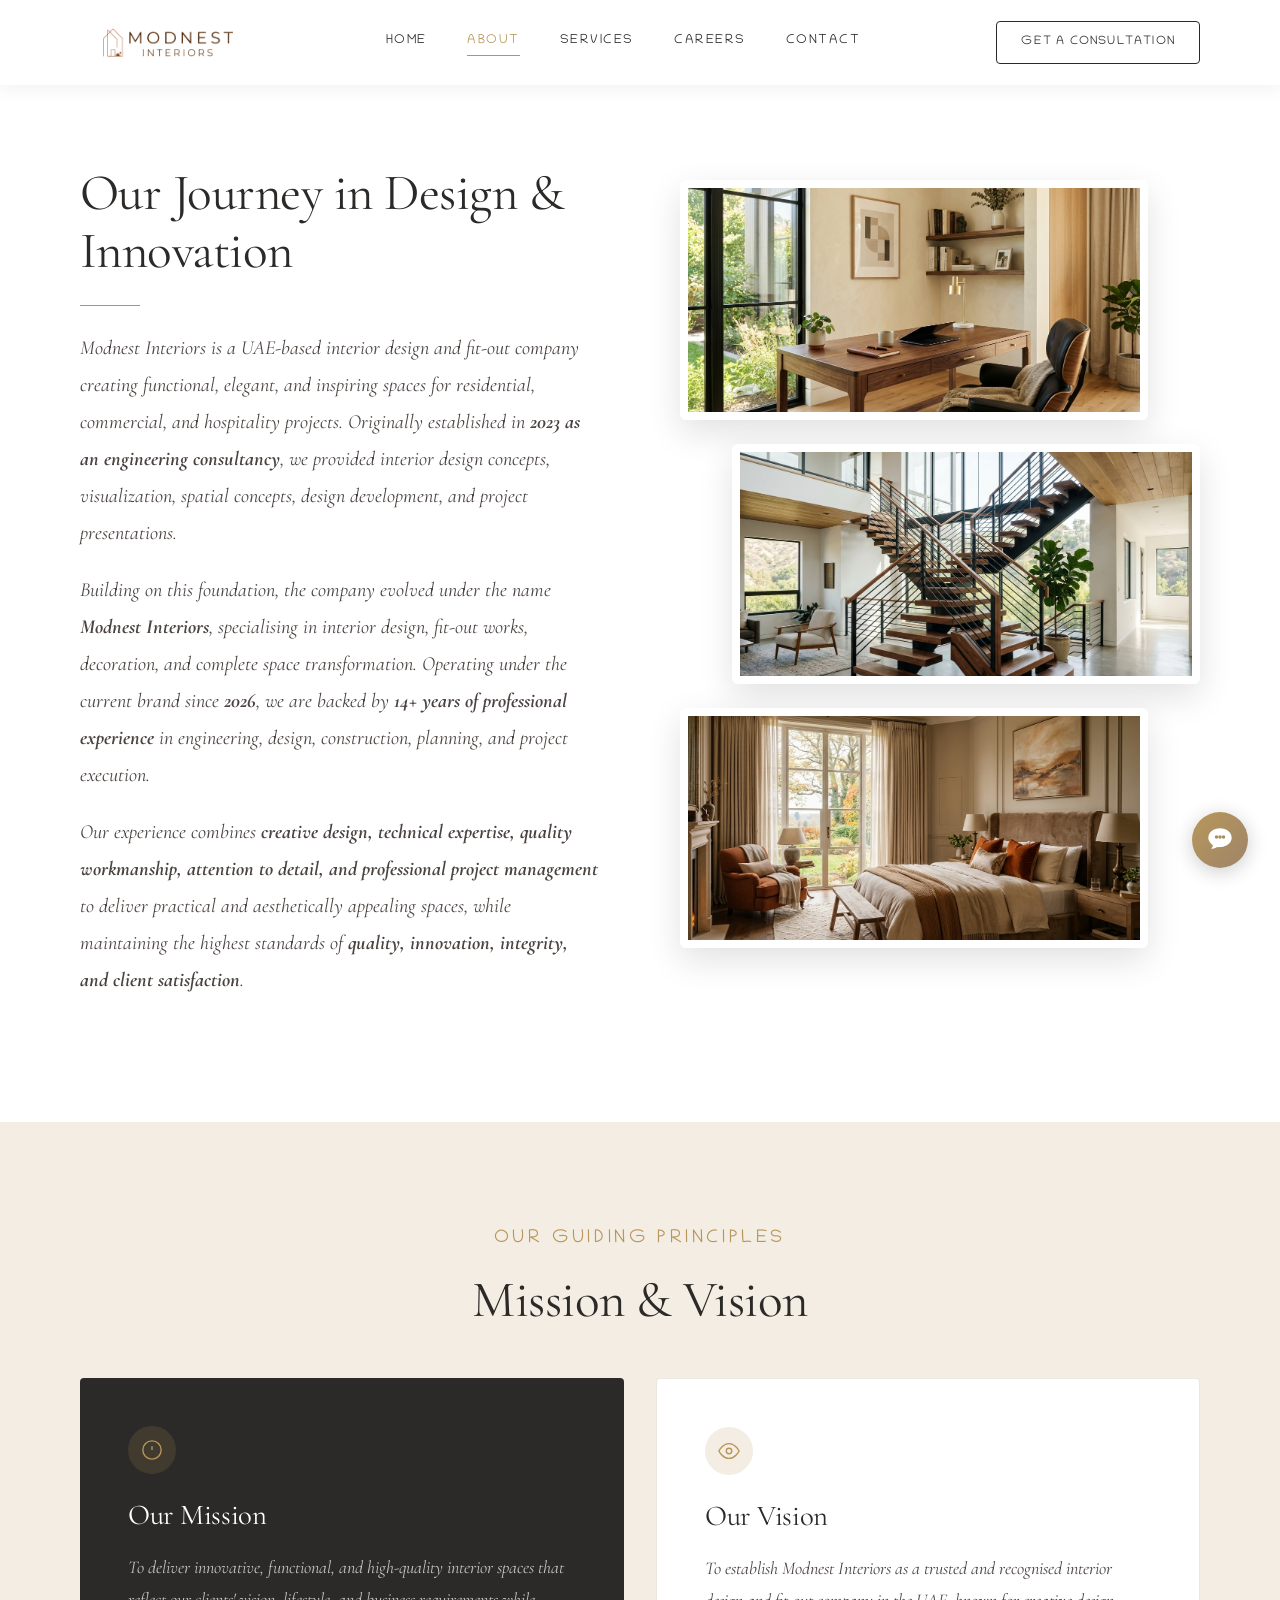
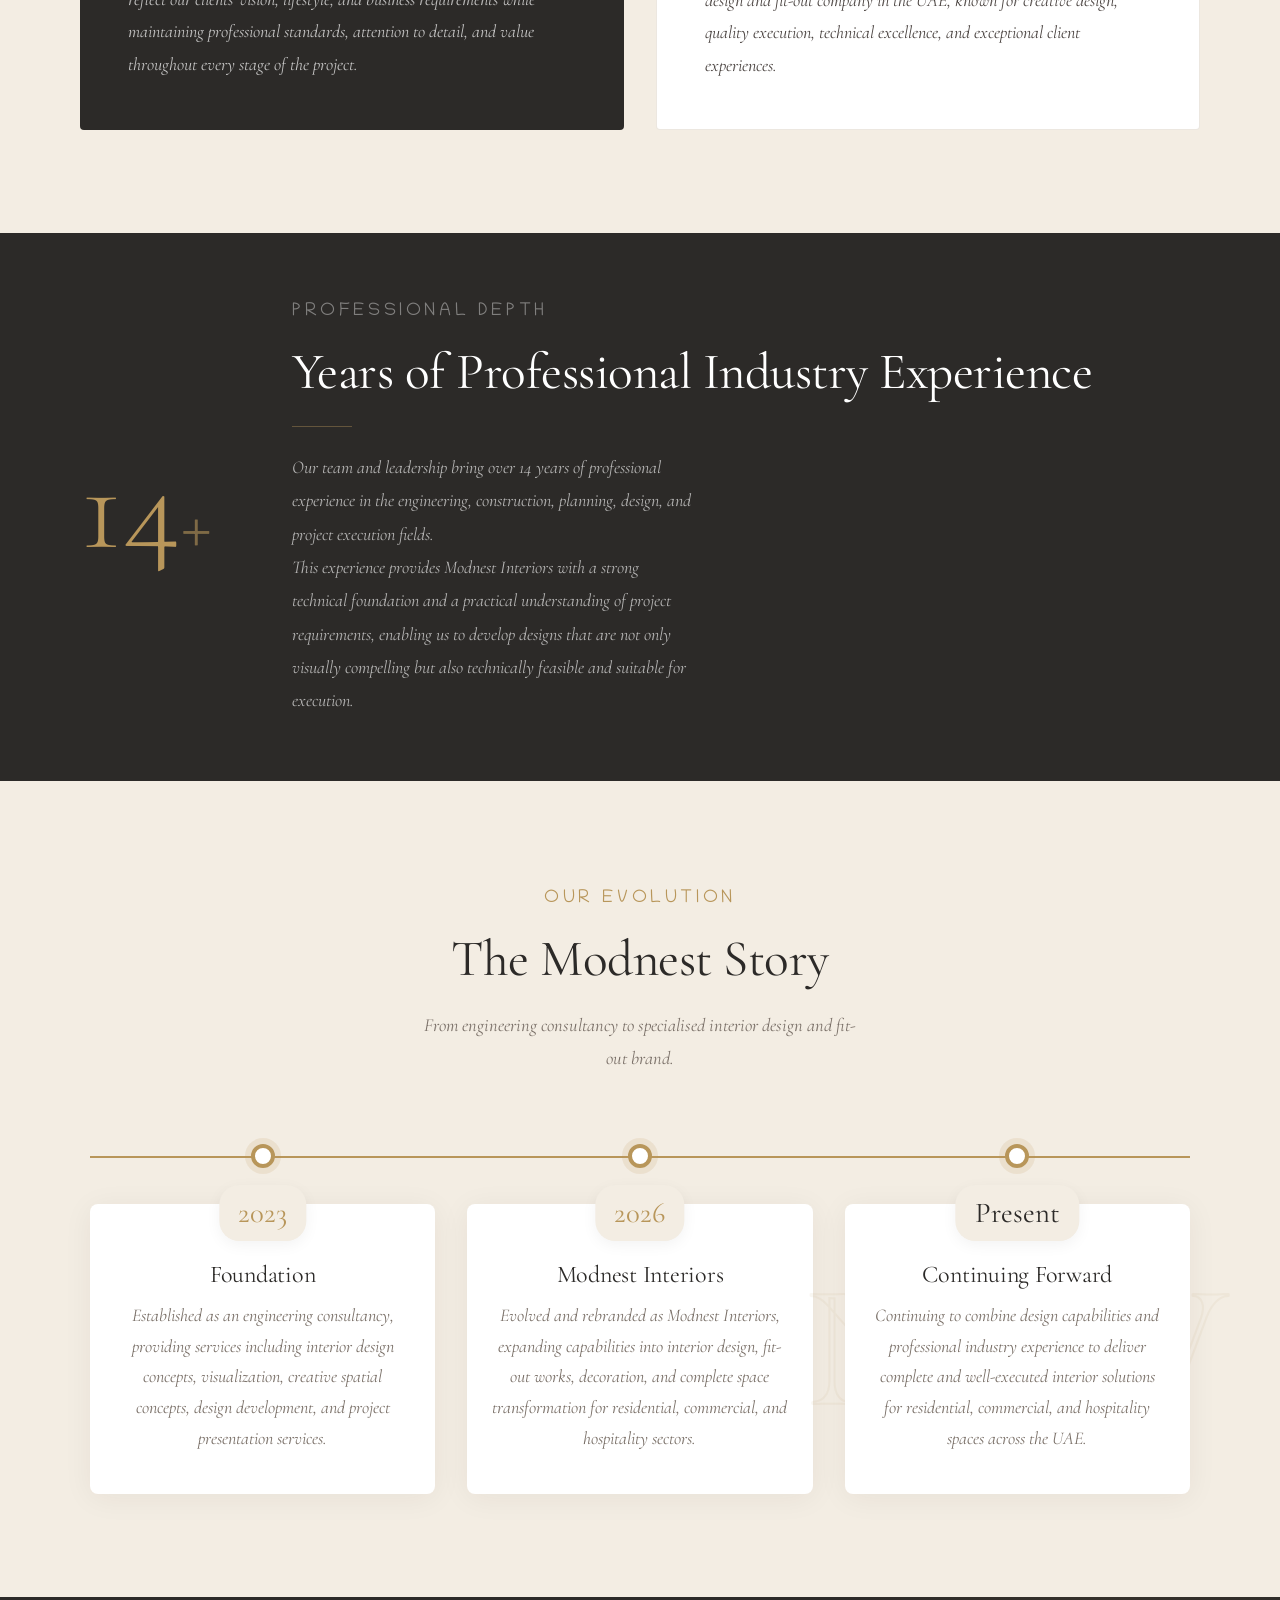
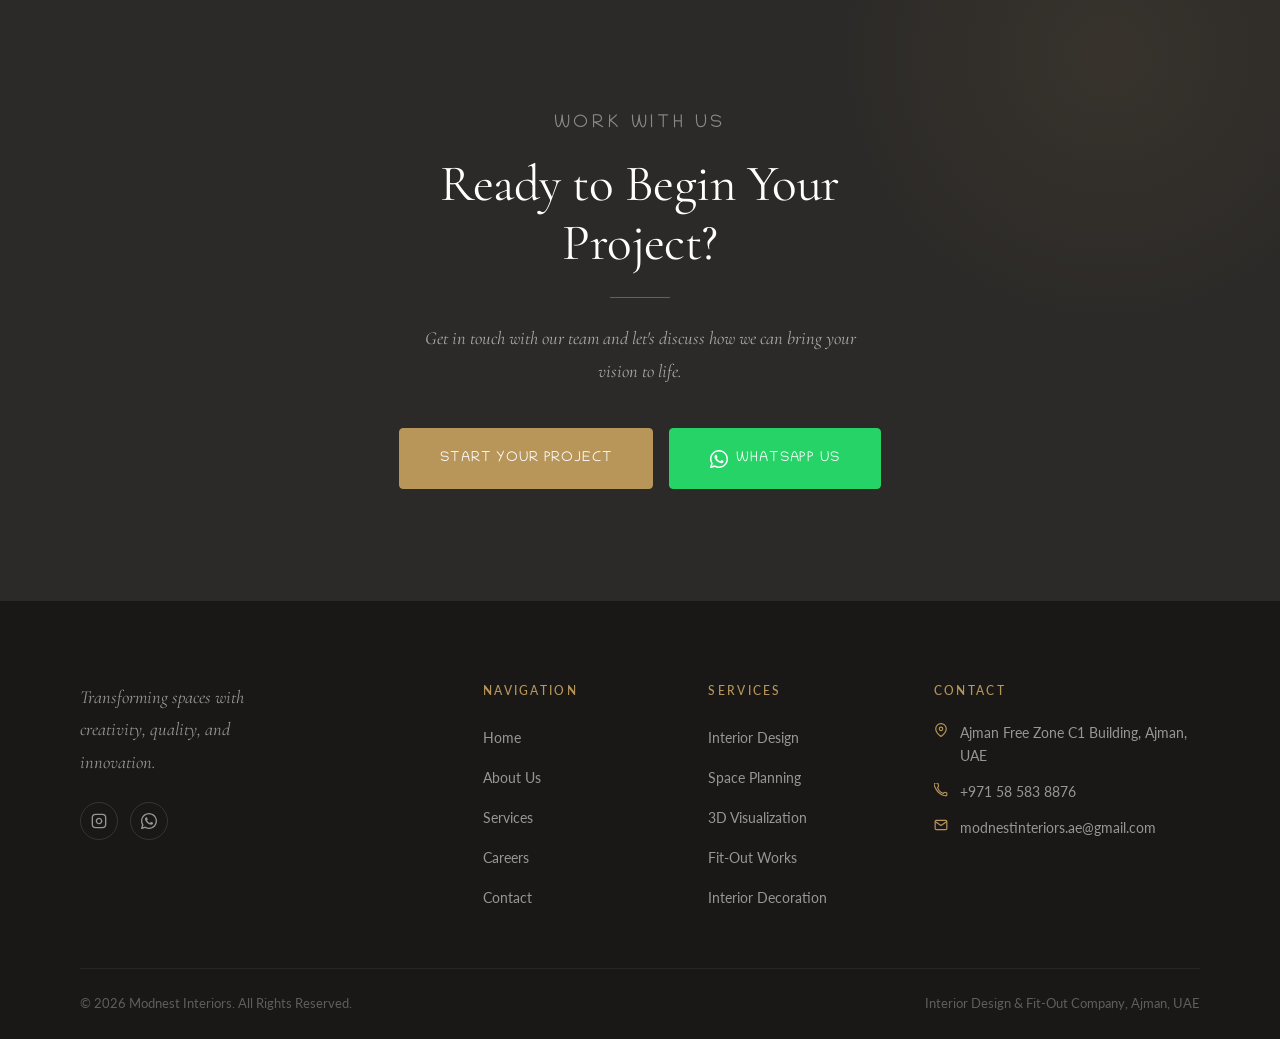
==== commit cbdf0466: "kalaas" ====
--- a/about.html
+++ b/about.html
@@ -336,7 +336,7 @@
                 aria-hidden="true">
                 <path d="M21 10c0 7-9 13-9 13s-9-6-9-13a9 9 0 0118 0z" />
                 <circle cx="12" cy="10" r="3" />
-              </svg><span>Ajman Free Zone C1 Building, Ajman, UAE</span></li>
+              </svg><span><a href="https://maps.app.goo.gl/tvVFLCNuquipzgvr7?g_st=ac">Ajman Free Zone C1 Building, Ajman, UAE</span></li>
             <li><svg width="14" height="14" viewBox="0 0 24 24" fill="none" stroke="currentColor" stroke-width="2"
                 aria-hidden="true">
                 <path
--- a/css/style.css
+++ b/css/style.css
@@ -1062,6 +1062,225 @@
   opacity: 1;
 }
 
+/* Explore Button */
+.explore-btn {
+  position: absolute;
+  bottom: 2rem;
+  right: 1.75rem;
+  display: inline-flex;
+  align-items: center;
+  justify-content: center;
+  background: rgba(255, 255, 255, 0.1);
+  border: 1px solid rgba(255, 255, 255, 0.3);
+  width: 44px;
+  height: 44px;
+  border-radius: 50%;
+  color: #fff;
+  cursor: pointer;
+  transition: all 0.3s ease;
+  backdrop-filter: blur(4px);
+  -webkit-backdrop-filter: blur(4px);
+  z-index: 5;
+}
+
+.explore-btn:hover {
+  background: var(--gold);
+  border-color: var(--gold);
+  color: var(--dark);
+  transform: translateY(3px);
+}
+
+.explore-btn::before {
+  content: attr(data-tooltip);
+  position: absolute;
+  top: calc(100% + 8px);
+  left: 50%;
+  transform: translateX(-50%) translateY(-5px);
+  background: var(--gold);
+  color: var(--dark);
+  padding: 0.25rem 0.6rem;
+  border-radius: 4px;
+  font-size: 0.65rem;
+  font-weight: 600;
+  white-space: nowrap;
+  letter-spacing: 0.05em;
+  text-transform: uppercase;
+  opacity: 0;
+  visibility: hidden;
+  pointer-events: none;
+  transition: all 0.3s ease;
+  z-index: 10;
+  box-shadow: 0 4px 6px rgba(0, 0, 0, 0.2);
+}
+
+/* Little triangle pointer for the tooltip (pointing UP) */
+.explore-btn::after {
+  content: '';
+  position: absolute;
+  top: 100%;
+  left: 50%;
+  transform: translateX(-50%) translateY(-5px);
+  border-width: 5px;
+  border-style: solid;
+  border-color: transparent transparent var(--gold) transparent;
+  opacity: 0;
+  visibility: hidden;
+  pointer-events: none;
+  transition: all 0.3s ease;
+  z-index: 10;
+}
+
+.explore-btn:hover::before,
+.explore-btn:hover::after {
+  opacity: 1;
+  visibility: visible;
+  transform: translateX(-50%) translateY(0);
+}
+
+.explore-btn svg {
+  transition: transform 0.3s ease;
+}
+
+/* Residential Works Panel */
+.res-works-panel {
+  grid-column: 1 / -1;
+  background: var(--dark);
+  border-radius: var(--radius-sm);
+  margin-top: 2rem;
+  overflow: hidden;
+  max-height: 0;
+  opacity: 0;
+  transition: max-height 0.8s cubic-bezier(0.4, 0, 0.2, 1), opacity 0.6s ease;
+}
+
+.res-works-panel.is-open {
+  max-height: 2000px;
+  opacity: 1;
+  padding: 3rem;
+}
+
+.res-works-panel-inner {
+  opacity: 0;
+  transform: translateY(20px);
+  transition: opacity 0.6s ease, transform 0.6s ease;
+  transition-delay: 0.2s;
+}
+
+.res-works-panel.is-open .res-works-panel-inner {
+  opacity: 1;
+  transform: translateY(0);
+}
+
+.res-works-header {
+  display: flex;
+  justify-content: space-between;
+  align-items: flex-end;
+  margin-bottom: 2.5rem;
+  border-bottom: 1px solid rgba(255, 255, 255, 0.1);
+  padding-bottom: 1.5rem;
+}
+
+.res-works-label {
+  color: var(--gold);
+  font-size: 0.875rem;
+  text-transform: uppercase;
+  letter-spacing: 0.1em;
+  margin-bottom: 0.5rem;
+  display: block;
+}
+
+.res-works-title {
+  color: #fff;
+  font-family: var(--serif);
+  font-size: 2.5rem;
+  font-weight: 400;
+}
+
+.res-works-close {
+  background: rgba(255, 255, 255, 0.05);
+  border: 1px solid rgba(255, 255, 255, 0.1);
+  color: #fff;
+  width: 44px;
+  height: 44px;
+  border-radius: 50%;
+  display: flex;
+  align-items: center;
+  justify-content: center;
+  cursor: pointer;
+  transition: all 0.3s ease;
+}
+
+.res-works-close:hover {
+  background: var(--gold);
+  border-color: var(--gold);
+  color: var(--dark);
+  transform: rotate(90deg);
+}
+
+.res-works-grid {
+  display: grid;
+  grid-template-columns: repeat(3, 1fr);
+  gap: 1.5rem;
+}
+
+.res-work-item {
+  opacity: 0;
+  transform: translateY(30px);
+  transition: opacity 0.6s ease, transform 0.6s cubic-bezier(0.4, 0, 0.2, 1);
+  transition-delay: calc(0.3s + var(--delay));
+}
+
+.res-works-panel.is-open .res-work-item {
+  opacity: 1;
+  transform: translateY(0);
+}
+
+.res-work-img-wrap {
+  position: relative;
+  aspect-ratio: 4/5;
+  border-radius: var(--radius-sm);
+  overflow: hidden;
+  cursor: pointer;
+}
+
+.res-work-img-wrap img {
+  width: 100%;
+  height: 100%;
+  object-fit: cover;
+  transition: transform 0.8s cubic-bezier(0.4, 0, 0.2, 1);
+}
+
+.res-work-img-wrap:hover img {
+  transform: scale(1.08);
+}
+
+.res-work-img-overlay {
+  position: absolute;
+  inset: 0;
+  background: linear-gradient(to top, rgba(0, 0, 0, 0.8) 0%, rgba(0, 0, 0, 0) 50%);
+  display: flex;
+  align-items: flex-end;
+  padding: 2rem;
+  opacity: 0;
+  transition: opacity 0.4s ease;
+}
+
+.res-work-img-wrap:hover .res-work-img-overlay {
+  opacity: 1;
+}
+
+.res-work-tag {
+  color: #fff;
+  font-size: 1.25rem;
+  font-family: var(--serif);
+  transform: translateY(10px);
+  transition: transform 0.4s ease;
+}
+
+.res-work-img-wrap:hover .res-work-tag {
+  transform: translateY(0);
+}
+
 /* ============================================================
    WHY CHOOSE US — SLIDING CARDS
    ============================================================ */
@@ -2911,6 +3130,29 @@
     grid-template-columns: 1fr;
   }
 
+  /* Residential Works Panel */
+  .res-works-panel.is-open {
+    padding: 2rem 1.25rem;
+  }
+
+  .res-works-header {
+    margin-bottom: 1.5rem;
+    padding-bottom: 1rem;
+  }
+
+  .res-works-title {
+    font-size: 2rem;
+  }
+
+  .res-works-grid {
+    grid-template-columns: 1fr;
+    gap: 1rem;
+  }
+
+  .res-work-img-wrap {
+    aspect-ratio: 4/3;
+  }
+
   /* Why */
   .why-grid {
     grid-template-columns: 1fr;
